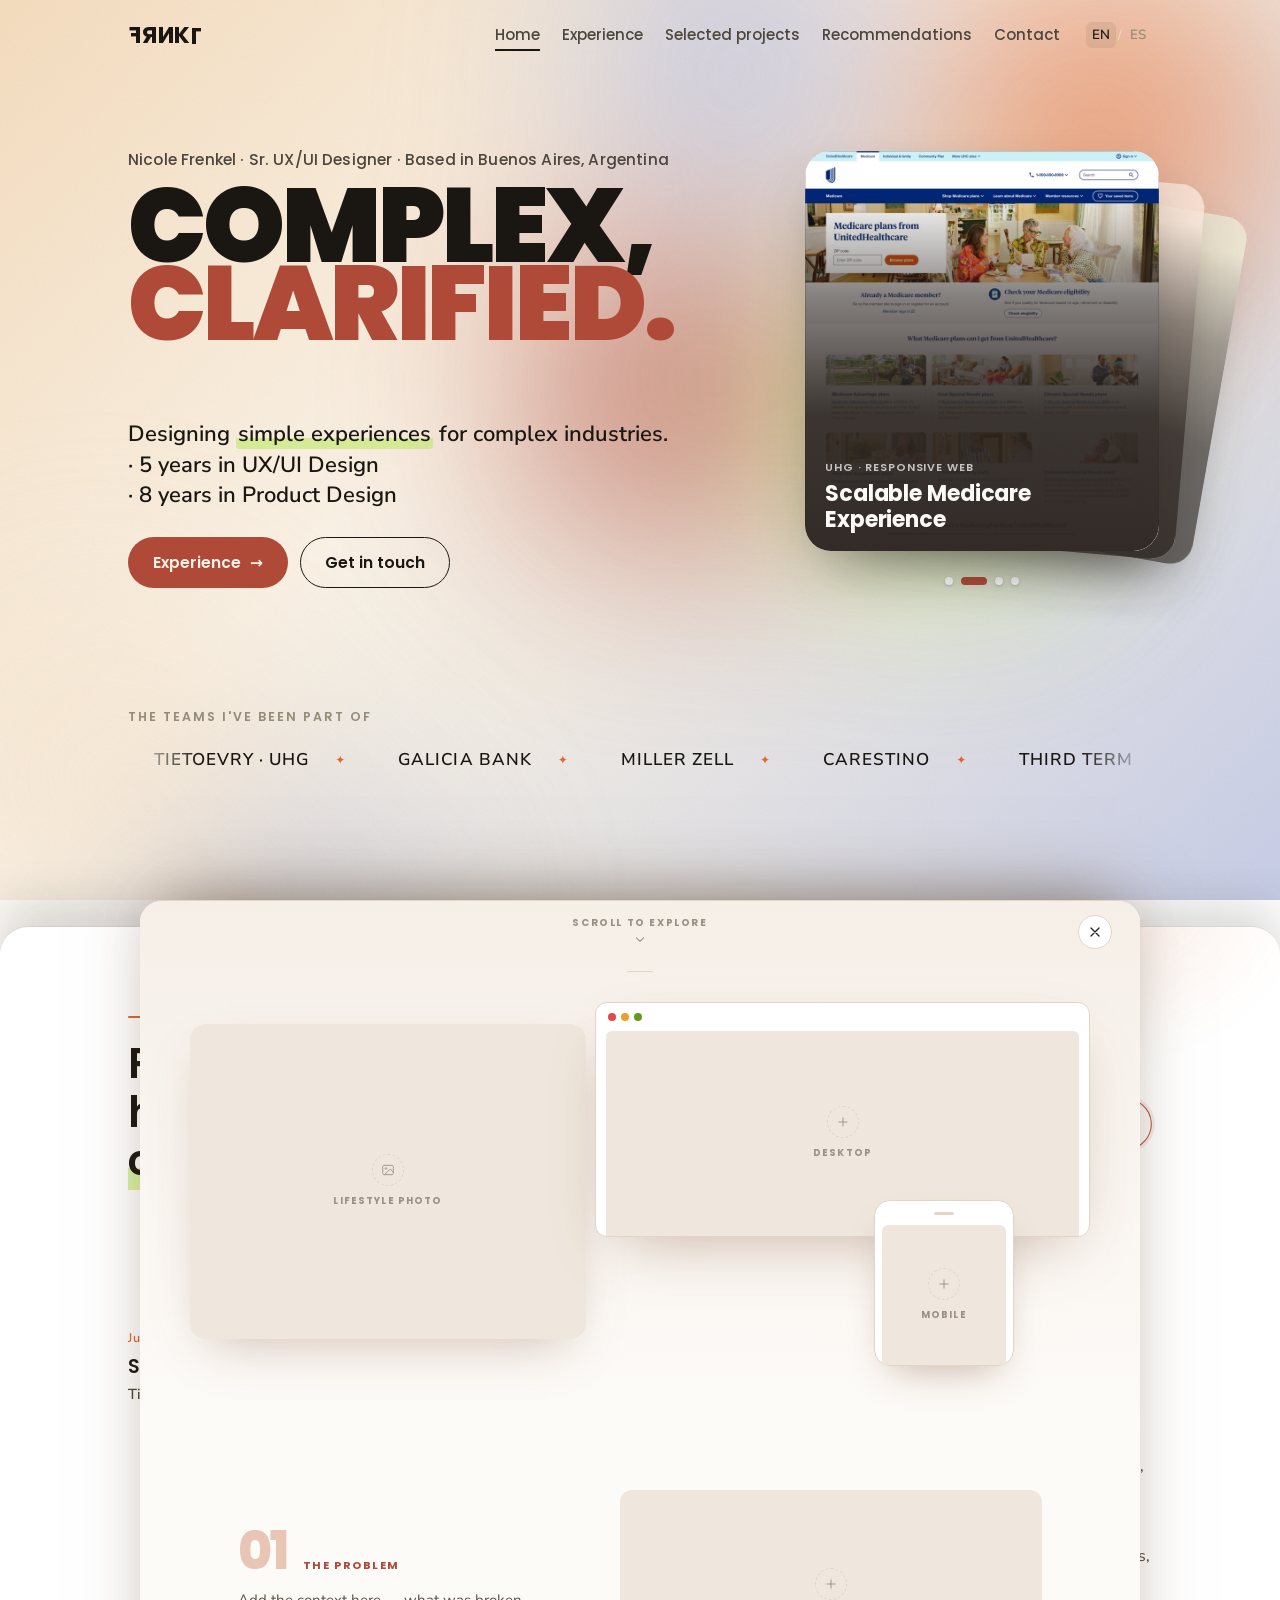
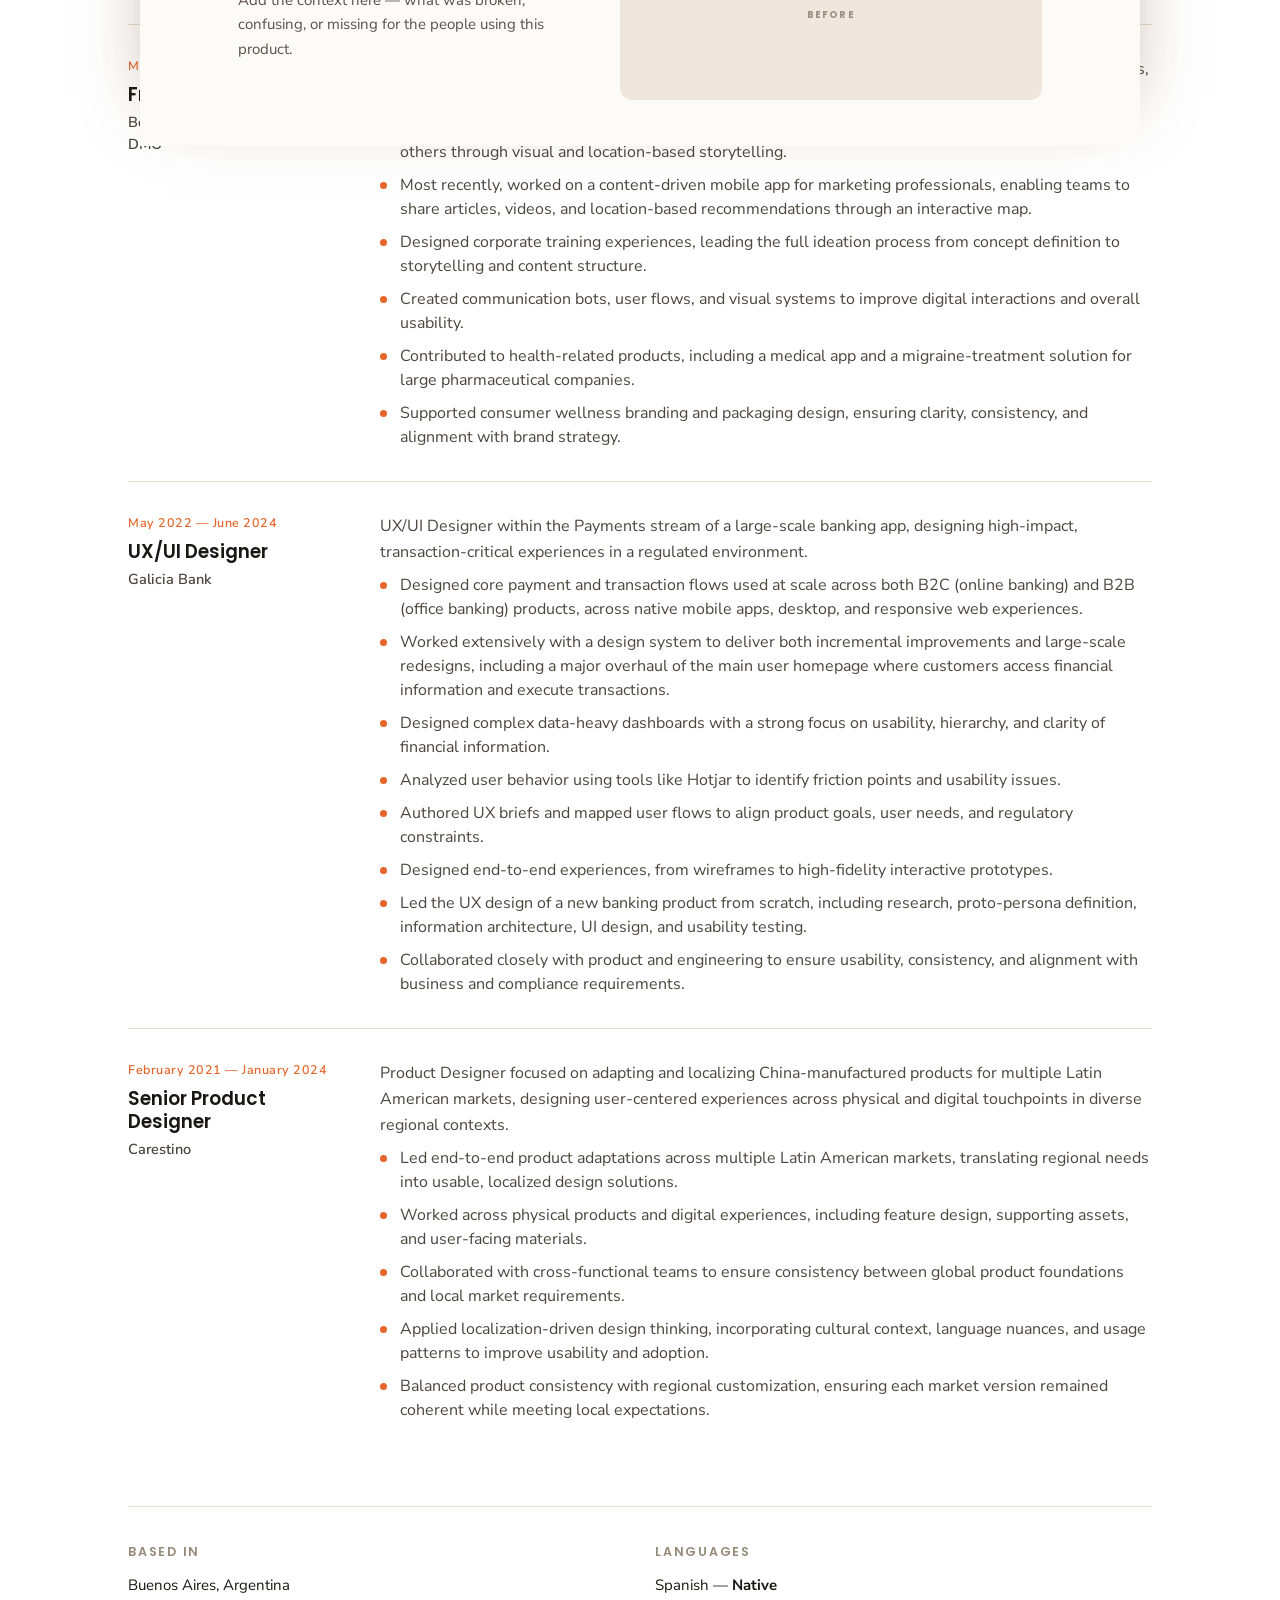
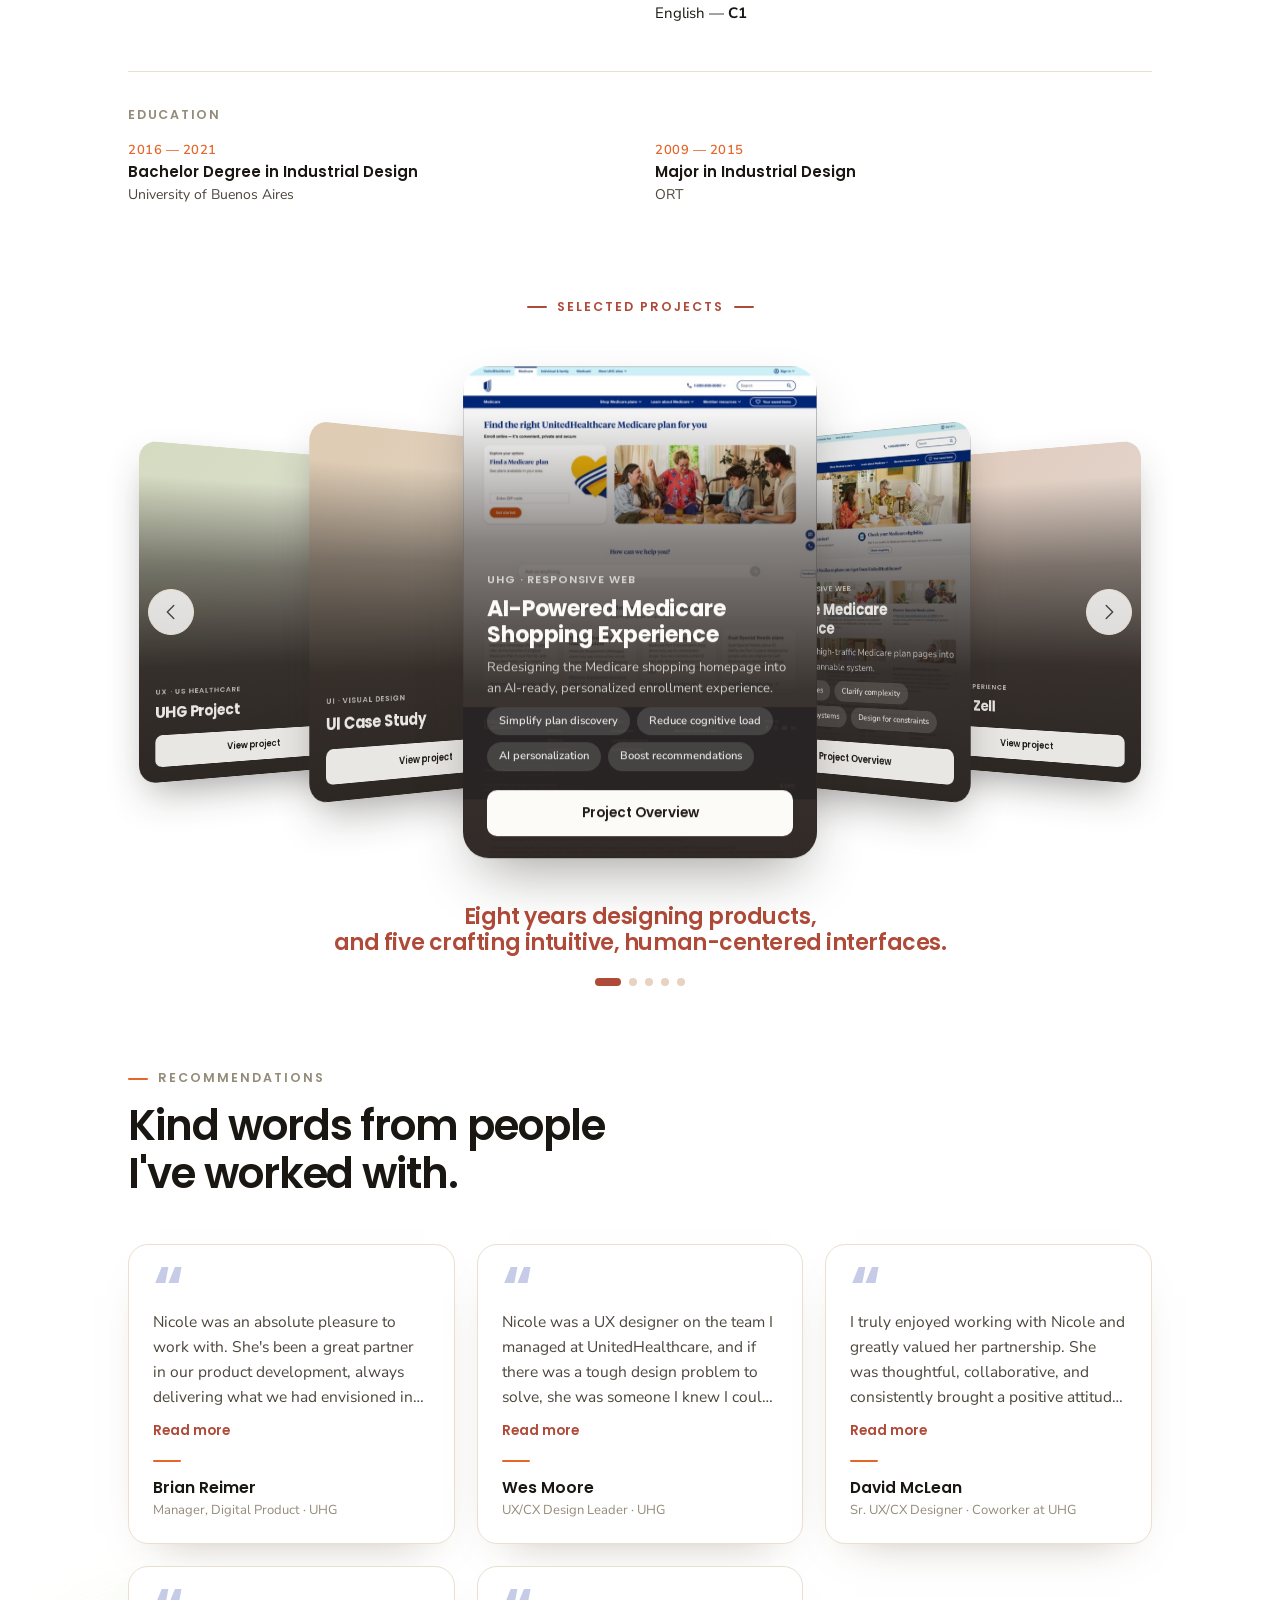
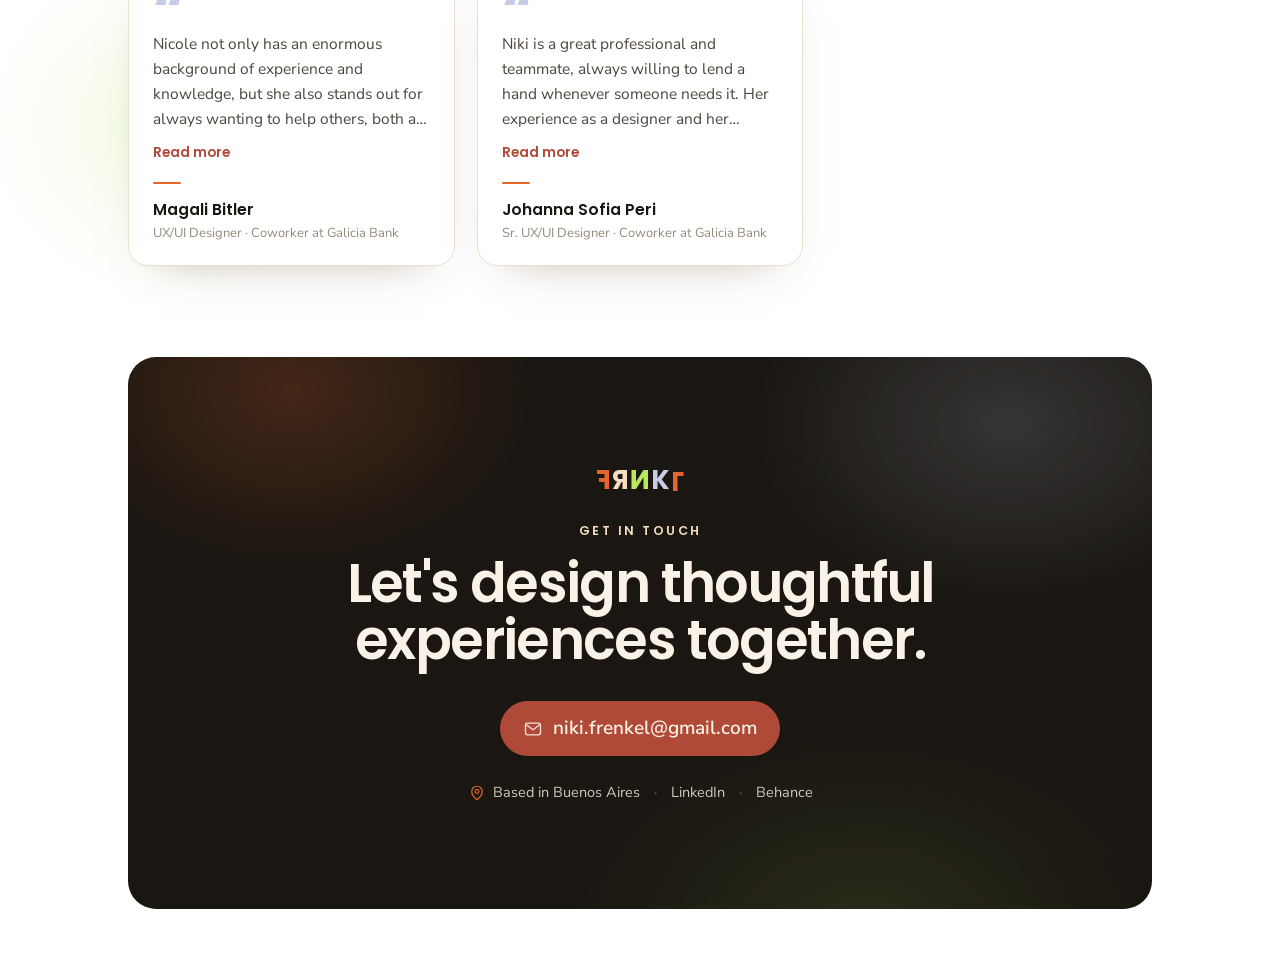
==== index.html @ 52aa9d49 "Completar el case study Scalable Medicare: tira de las 5 páginas del sistema, deep-dive en Medicare " ====
<!DOCTYPE html>
<html lang="en">
<head>
<meta charset="UTF-8" />
<meta name="viewport" content="width=device-width, initial-scale=1.0" />
<title>FRNKL — Nicole Frenkel</title>

<link rel="preconnect" href="https://fonts.googleapis.com" />
<link rel="preconnect" href="https://fonts.gstatic.com" crossorigin />
<link href="https://fonts.googleapis.com/css2?family=Poppins:wght@400;500;600;700&family=Nunito+Sans:opsz,wght@6..12,400;6..12,500;6..12,600;6..12,700&family=Caveat:wght@500;600;700&family=Archivo:wght@500;600;700;800&display=swap" rel="stylesheet" />

<!-- Estilos: todo el diseño (colores, tamaños, fuentes) vive en styles.css -->
<link rel="stylesheet" href="styles.css" />
</head>
<body>
  <div class="aura"></div><div class="aura two"></div><div class="grain"></div>

  <div class="wrap">
    <nav id="top">
      <a class="logo" href="#home" data-nav="home" aria-label="FRNKL">
        <span class="fx">F</span><span class="fx">R</span><span class="fx">N</span><span>K</span><span class="fy">L</span>
      </a>
      <div class="nav-right">
        <div class="nav-links" id="navLinks">
          <a class="on" href="#home" data-nav="home" data-en="Home" data-es="Inicio">Home</a>
          <a href="#journey" data-nav="journey" data-en="Experience" data-es="Experiencia">Experience</a>
          <a href="#projects" data-nav="projects" data-en="Selected projects" data-es="Proyectos">Selected projects</a>
          <a href="#recos" data-nav="recos" data-en="Recommendations" data-es="Recomendaciones">Recommendations</a>
          <a href="#contact" data-nav="contact" data-en="Contact" data-es="Contacto">Contact</a>
        </div>
        <div class="lang" role="group" aria-label="language">
          <button data-lang="en" class="active">EN</button><span class="sep">/</span><button data-lang="es">ES</button>
        </div>
        <button class="nav-toggle" id="navToggle" aria-label="Menu" aria-expanded="false" aria-controls="navLinks">
          <span></span><span></span><span></span>
        </button>
      </div>
    </nav>

    <main>
      <!-- ===================== HOME ===================== -->
      <section id="home">
      <header>
        <div class="hero-copy">
        <div class="hero-kicker" data-en="Nicole Frenkel · Sr. UX/UI Designer · Based in Buenos Aires, Argentina" data-es="Nicole Frenkel · Diseñadora Sr. UX/UI · En Buenos Aires, Argentina">Nicole Frenkel · Sr. UX/UI Designer · Based in Buenos Aires, Argentina</div>
        <h1 data-en="COMPLEX,<br><span class='h1-brick'>CLARIFIED.</span>" data-es="ESTRATEGIA,<br><span class='h1-brick'>DISEÑO</span>">COMPLEX,<br><span class="h1-brick">CLARIFIED.</span></h1>

        <p class="desc"
           data-en="Designing <span class='hl'>simple experiences</span> for complex industries.<br>· 5 years in UX/UI Design<br>· 8 years in Product Design"
           data-es="Diseñando <span class='hl'>experiencias simples</span> para industrias complejas.<br>· 5 años en Diseño UX/UI<br>· 8 años en Diseño de Producto">
           Designing <span class="hl">simple experiences</span> for complex industries.<br>· 5 years in UX/UI Design<br>· 8 years in Product Design
        </p>

        <div class="btns">
          <a class="btn primary" href="#journey" data-nav="journey" data-en="Experience <span class='arw'>→</span>" data-es="Experiencia <span class='arw'>→</span>">Experience <span class="arw">→</span></a>
          <a class="btn secondary" href="#contact" data-nav="contact" data-en="Get in touch" data-es="Contactame">Get in touch</a>
        </div>
        </div><!-- /.hero-copy -->

        <!-- Baraja de cards en abanico (solo desktop): rellena el espacio
             libre a la derecha del hero. Reusa el mismo diseño de card de
             "Selected projects" (.cf-card) con los primeros 4 proyectos de
             content.js. El abanico y la animación se arman en app.js.
             Es decorativa (aria-hidden): los mismos proyectos ya están,
             accesibles, en la sección "Selected projects". -->
        <div class="hero-deck" id="deck" aria-hidden="true">
          <div class="deck-stack">
            <div class="deck-inner"></div>
          </div>
          <div class="deck-dots"></div>
        </div>

      </header>

      <section class="teams">
        <div class="marquee-label" data-en="The teams I've been part of" data-es="Los equipos de los que formé parte">The teams I've been part of</div>
        <div class="marquee" aria-label="teams">
          <div class="track">
            <span>Tietoevry · UHG</span><span>Galicia Bank</span><span>Miller Zell</span><span>Carestino</span><span>Third Term</span><span>Bleet</span><span>Debute</span>
            <span>Tietoevry · UHG</span><span>Galicia Bank</span><span>Miller Zell</span><span>Carestino</span><span>Third Term</span><span>Bleet</span><span>Debute</span>
          </div>
        </div>
      </section>

      </section>

      <!-- ===== CAPA "OVERLAP": sube por encima de Home al hacer scroll ===== -->
      <div class="overlap">
      <div class="overlap-inner">

      <!-- ===================== MY JOURNEY (CV) ===================== -->
      <section class="journey" id="journey">
        <div class="journey-head">
          <div class="journey-head-text">
            <div class="marquee-label" data-en="Experience" data-es="Experiencia">Experience</div>
            <h2 class="journey-title" data-en="From Argentine finance to U.S. healthcare — <span class='hl'>simplifying complexity through design</span>." data-es="Desde el sistema bancario en Argentina a la industria de salud en EE.UU. — <span class='hl'>simplificando la complejidad a través del diseño</span>.">From Argentine finance to U.S. healthcare — <span class="hl">simplifying complexity through design</span>.</h2>
            <a class="btn tertiary cv-btn" href="assets/nicole-frenkel-experience.pdf" download data-en="<span class='cv-ico' aria-hidden='true'>↓</span> Download PDF" data-es="<span class='cv-ico' aria-hidden='true'>↓</span> Descargar PDF"><span class="cv-ico" aria-hidden="true">↓</span> Download PDF</a>
          </div>
          <div class="stamp" role="img" aria-label="Professional complexity untangler">
            <svg class="stamp-ico" viewBox="0 0 24 24" fill="none" stroke="currentColor" stroke-width="1.5" stroke-linecap="round" stroke-linejoin="round" aria-hidden="true">
              <circle cx="12" cy="9" r="6.2"/>
              <path d="M9.4 9.1l1.9 1.8 3.4-3.6"/>
              <path d="M8.7 14.4 7.3 21.2l4.7-2.5 4.7 2.5-1.4-6.8"/>
            </svg>
            <span data-en="Professional<br>complexity untangler" data-es="Simplificadora de<br>sistemas complejos">Professional<br>complexity untangler</span>
          </div>
        </div>
        <div class="timeline">
          <div class="tl-item">
            <div class="tl-meta">
              <div class="role" data-en="Senior UX/UI Designer" data-es="Diseñadora Senior UX/UI">Senior UX/UI Designer</div>
              <div class="place">Tietoevry (UHG)</div>
              <div class="yr" data-en="June 2024 — Present" data-es="Junio 2024 — Presente">June 2024 — Present</div>
            </div>
            <p class="tl-desc" data-en="Senior UX Designer working with a large U.S. healthcare provider on complex, regulated digital products for medical professionals." data-es="Diseñadora UX Senior trabajando con un gran proveedor de salud de EE.UU. en productos digitales complejos y regulados para profesionales médicos.">Senior UX Designer working with a large U.S. healthcare provider on complex, regulated digital products for medical professionals.</p>
            <ul class="tl-bullets">
              <li data-en="Conducted stakeholder interviews, documentation analysis, and group usability testing." data-es="Realicé entrevistas con stakeholders, análisis de documentación y usability testing grupal.">Conducted stakeholder interviews, documentation analysis, and group usability testing.</li>
              <li data-en="Translated insights into clear onboarding flows and scalable interaction patterns." data-es="Traduje los insights en flujos de onboarding claros y patrones de interacción escalables.">Translated insights into clear onboarding flows and scalable interaction patterns.</li>
              <li data-en="Owned the redesign of major healthcare hubs and landing pages, from structure to interaction patterns, across desktop and mobile experiences." data-es="Fui responsable del rediseño de los hubs principales y landing pages de salud, desde la estructura hasta los patrones de interacción, en experiencias de desktop y mobile.">Owned the redesign of major healthcare hubs and landing pages, from structure to interaction patterns, across desktop and mobile experiences.</li>
              <li data-en="Simplified complex workflows and improved usability across mobile and responsive platforms." data-es="Simplifiqué flujos de trabajo complejos y mejoré la usabilidad en plataformas mobile y responsive.">Simplified complex workflows and improved usability across mobile and responsive platforms.</li>
              <li data-en="Collaborated closely with product, engineering, and stakeholders to balance user needs, business goals, and regulatory constraints." data-es="Colaboré de cerca con producto, ingeniería y stakeholders para equilibrar las necesidades del usuario, los objetivos de negocio y las restricciones regulatorias.">Collaborated closely with product, engineering, and stakeholders to balance user needs, business goals, and regulatory constraints.</li>
            </ul>
          </div>
          <div class="tl-item">
            <div class="tl-meta">
              <div class="role" data-en="Freelance" data-es="Freelance">Freelance</div>
              <div class="place">Beett · Third Term · Miller Zell · DMO</div>
              <div class="yr" data-en="May 2022 — Present" data-es="Mayo 2022 — Presente">May 2022 — Present</div>
            </div>
            <p class="tl-desc" data-en="Senior Product &amp; UX/UI Designer working with multiple companies across education, healthcare, wellness, and marketing on end-to-end digital products." data-es="Diseñadora Senior de Producto y UX/UI trabajando con múltiples empresas de educación, salud, wellness y marketing en productos digitales de punta a punta.">Senior Product &amp; UX/UI Designer working with multiple companies across education, healthcare, wellness, and marketing on end-to-end digital products.</p>
            <ul class="tl-bullets">
              <li data-en="Helped teams document real-world experiences, highlight atmosphere and design details, and inspire others through visual and location-based storytelling." data-es="Ayudé a los equipos a documentar experiencias reales, destacar el ambiente y los detalles de diseño, e inspirar a otros mediante storytelling visual y basado en ubicación.">Helped teams document real-world experiences, highlight atmosphere and design details, and inspire others through visual and location-based storytelling.</li>
              <li data-en="Most recently, worked on a content-driven mobile app for marketing professionals, enabling teams to share articles, videos, and location-based recommendations through an interactive map." data-es="Recientemente trabajé en una app mobile de contenidos para profesionales de marketing, permitiendo a los equipos compartir artículos, videos y recomendaciones por ubicación a través de un mapa interactivo.">Most recently, worked on a content-driven mobile app for marketing professionals, enabling teams to share articles, videos, and location-based recommendations through an interactive map.</li>
              <li data-en="Designed corporate training experiences, leading the full ideation process from concept definition to storytelling and content structure." data-es="Diseñé experiencias de capacitación corporativa, liderando todo el proceso de ideación desde la definición del concepto hasta el storytelling y la estructura de contenido.">Designed corporate training experiences, leading the full ideation process from concept definition to storytelling and content structure.</li>
              <li data-en="Created communication bots, user flows, and visual systems to improve digital interactions and overall usability." data-es="Creé bots de comunicación, flujos de usuario y sistemas visuales para mejorar las interacciones digitales y la usabilidad general.">Created communication bots, user flows, and visual systems to improve digital interactions and overall usability.</li>
              <li data-en="Contributed to health-related products, including a medical app and a migraine-treatment solution for large pharmaceutical companies." data-es="Contribuí en productos de salud, incluyendo una app médica y una solución para el tratamiento de la migraña para grandes farmacéuticas.">Contributed to health-related products, including a medical app and a migraine-treatment solution for large pharmaceutical companies.</li>
              <li data-en="Supported consumer wellness branding and packaging design, ensuring clarity, consistency, and alignment with brand strategy." data-es="Colaboré en branding de wellness de consumo y diseño de packaging, asegurando claridad, consistencia y alineación con la estrategia de marca.">Supported consumer wellness branding and packaging design, ensuring clarity, consistency, and alignment with brand strategy.</li>
            </ul>
          </div>
          <div class="tl-item">
            <div class="tl-meta">
              <div class="role" data-en="UX/UI Designer" data-es="Diseñadora UX/UI">UX/UI Designer</div>
              <div class="place">Galicia Bank</div>
              <div class="yr" data-en="May 2022 — June 2024" data-es="Mayo 2022 — Junio 2024">May 2022 — June 2024</div>
            </div>
            <p class="tl-desc" data-en="UX/UI Designer within the Payments stream of a large-scale banking app, designing high-impact, transaction-critical experiences in a regulated environment." data-es="Diseñadora UX/UI dentro del stream de Pagos de una app bancaria a gran escala, diseñando experiencias de alto impacto y críticas para las transacciones en un entorno regulado.">UX/UI Designer within the Payments stream of a large-scale banking app, designing high-impact, transaction-critical experiences in a regulated environment.</p>
            <ul class="tl-bullets">
              <li data-en="Designed core payment and transaction flows used at scale across both B2C (online banking) and B2B (office banking) products, across native mobile apps, desktop, and responsive web experiences." data-es="Diseñé flujos core de pagos y transacciones utilizados a gran escala tanto en productos B2C (banca online) como B2B (banca empresas), en apps mobile nativas, desktop y experiencias web responsive.">Designed core payment and transaction flows used at scale across both B2C (online banking) and B2B (office banking) products, across native mobile apps, desktop, and responsive web experiences.</li>
              <li data-en="Worked extensively with a design system to deliver both incremental improvements and large-scale redesigns, including a major overhaul of the main user homepage where customers access financial information and execute transactions." data-es="Trabajé extensivamente con un design system para entregar tanto mejoras incrementales como rediseños a gran escala, incluyendo una renovación importante del home principal donde los usuarios acceden a su información financiera y ejecutan transacciones.">Worked extensively with a design system to deliver both incremental improvements and large-scale redesigns, including a major overhaul of the main user homepage where customers access financial information and execute transactions.</li>
              <li data-en="Designed complex data-heavy dashboards with a strong focus on usability, hierarchy, and clarity of financial information." data-es="Diseñé dashboards complejos con gran cantidad de datos, con foco en usabilidad, jerarquía y claridad de la información financiera.">Designed complex data-heavy dashboards with a strong focus on usability, hierarchy, and clarity of financial information.</li>
              <li data-en="Analyzed user behavior using tools like Hotjar to identify friction points and usability issues." data-es="Analicé el comportamiento de los usuarios con herramientas como Hotjar para identificar puntos de fricción y problemas de usabilidad.">Analyzed user behavior using tools like Hotjar to identify friction points and usability issues.</li>
              <li data-en="Authored UX briefs and mapped user flows to align product goals, user needs, and regulatory constraints." data-es="Redacté briefs de UX y mapeé flujos de usuario para alinear los objetivos de producto, las necesidades del usuario y las restricciones regulatorias.">Authored UX briefs and mapped user flows to align product goals, user needs, and regulatory constraints.</li>
              <li data-en="Designed end-to-end experiences, from wireframes to high-fidelity interactive prototypes." data-es="Diseñé experiencias de punta a punta, desde wireframes hasta prototipos interactivos de alta fidelidad.">Designed end-to-end experiences, from wireframes to high-fidelity interactive prototypes.</li>
              <li data-en="Led the UX design of a new banking product from scratch, including research, proto-persona definition, information architecture, UI design, and usability testing." data-es="Lideré el diseño UX de un nuevo producto bancario desde cero, incluyendo investigación, definición de proto-personas, arquitectura de información, diseño UI y usability testing.">Led the UX design of a new banking product from scratch, including research, proto-persona definition, information architecture, UI design, and usability testing.</li>
              <li data-en="Collaborated closely with product and engineering to ensure usability, consistency, and alignment with business and compliance requirements." data-es="Colaboré de cerca con producto e ingeniería para asegurar usabilidad, consistencia y alineación con los requisitos de negocio y compliance.">Collaborated closely with product and engineering to ensure usability, consistency, and alignment with business and compliance requirements.</li>
            </ul>
          </div>
          <div class="tl-item">
            <div class="tl-meta">
              <div class="role" data-en="Senior Product Designer" data-es="Diseñadora Senior de Producto">Senior Product Designer</div>
              <div class="place">Carestino</div>
              <div class="yr" data-en="February 2021 — January 2024" data-es="Febrero 2021 — Enero 2024">February 2021 — January 2024</div>
            </div>
            <p class="tl-desc" data-en="Product Designer focused on adapting and localizing China-manufactured products for multiple Latin American markets, designing user-centered experiences across physical and digital touchpoints in diverse regional contexts." data-es="Diseñadora de Producto enfocada en adaptar y localizar productos fabricados en China para múltiples mercados de Latinoamérica, diseñando experiencias centradas en el usuario en touchpoints físicos y digitales en distintos contextos regionales.">Product Designer focused on adapting and localizing China-manufactured products for multiple Latin American markets, designing user-centered experiences across physical and digital touchpoints in diverse regional contexts.</p>
            <ul class="tl-bullets">
              <li data-en="Led end-to-end product adaptations across multiple Latin American markets, translating regional needs into usable, localized design solutions." data-es="Lideré adaptaciones de producto de punta a punta en múltiples mercados de Latinoamérica, traduciendo las necesidades regionales en soluciones de diseño usables y localizadas.">Led end-to-end product adaptations across multiple Latin American markets, translating regional needs into usable, localized design solutions.</li>
              <li data-en="Worked across physical products and digital experiences, including feature design, supporting assets, and user-facing materials." data-es="Trabajé en productos físicos y experiencias digitales, incluyendo diseño de funcionalidades, materiales de soporte y contenidos de cara al usuario.">Worked across physical products and digital experiences, including feature design, supporting assets, and user-facing materials.</li>
              <li data-en="Collaborated with cross-functional teams to ensure consistency between global product foundations and local market requirements." data-es="Colaboré con equipos cross-funcionales para asegurar consistencia entre las bases globales del producto y los requisitos de cada mercado local.">Collaborated with cross-functional teams to ensure consistency between global product foundations and local market requirements.</li>
              <li data-en="Applied localization-driven design thinking, incorporating cultural context, language nuances, and usage patterns to improve usability and adoption." data-es="Apliqué un enfoque de diseño orientado a la localización, incorporando contexto cultural, matices del idioma y patrones de uso para mejorar la usabilidad y la adopción.">Applied localization-driven design thinking, incorporating cultural context, language nuances, and usage patterns to improve usability and adoption.</li>
              <li data-en="Balanced product consistency with regional customization, ensuring each market version remained coherent while meeting local expectations." data-es="Equilibré la consistencia del producto con la personalización regional, asegurando que cada versión de mercado se mantuviera coherente mientras cumplía las expectativas locales.">Balanced product consistency with regional customization, ensuring each market version remained coherent while meeting local expectations.</li>
            </ul>
          </div>
        </div>

        <div class="meta">
          <div>
            <h3 data-en="Based in" data-es="Ubicación">Based in</h3>
            <div class="row">Buenos Aires, Argentina</div>
          </div>
          <div>
            <h3 data-en="Languages" data-es="Idiomas">Languages</h3>
            <div class="row" data-en="Spanish — <strong>Native</strong>" data-es="Español — <strong>Nativo</strong>">Spanish — <strong>Native</strong></div>
            <div class="row" data-en="English — <strong>C1</strong>" data-es="Inglés — <strong>C1</strong>">English — <strong>C1</strong></div>
          </div>
        </div>

        <div class="edu">
          <h3 data-en="Education" data-es="Formación">Education</h3>
          <div class="edu-grid">
            <div class="edu-item"><div class="d">2016 — 2021</div><div class="cert" data-en="Bachelor Degree in Industrial Design" data-es="Licenciatura en Diseño Industrial">Bachelor Degree in Industrial Design</div><div class="inst">University of Buenos Aires</div></div>
            <div class="edu-item"><div class="d">2009 — 2015</div><div class="cert" data-en="Major in Industrial Design" data-es="Bachiller con orientación en Diseño Industrial">Major in Industrial Design</div><div class="inst">ORT</div></div>
          </div>
        </div>
      </section>

      <!-- ===================== SELECTED PROJECTS ===================== -->
      <section class="projects-section" id="projects">
        <div class="marquee-label" data-en="Selected projects" data-es="Proyectos seleccionados">Selected projects</div>
        <div class="carousel">
          <button class="cf-arrow prev" id="prev" aria-label="Previous project">
            <svg width="22" height="22" viewBox="0 0 24 24" fill="none" stroke="currentColor" stroke-width="1.6" stroke-linecap="round" stroke-linejoin="round"><path d="M15 5l-7 7 7 7"/></svg>
          </button>
          <div class="stage" id="stage" aria-roledescription="carousel"></div>
          <button class="cf-arrow next" id="next" aria-label="Next project">
            <svg width="22" height="22" viewBox="0 0 24 24" fill="none" stroke="currentColor" stroke-width="1.6" stroke-linecap="round" stroke-linejoin="round"><path d="M9 5l7 7-7 7"/></svg>
          </button>
        </div>
        <h2 class="cf-title" data-en="Eight years designing products,<br>and five crafting intuitive, human-centered interfaces." data-es="Ocho años diseñando productos.<br>Cinco años diseñando interfaces intuitivas que simplifican experiencias.">Eight years designing products,<br>and five crafting intuitive, human-centered interfaces.</h2>
        <div class="controls">
          <div class="dots" id="dots"></div>
        </div>
      </section>

      <!-- ===================== RECOMMENDATIONS ===================== -->
      <section class="recos" id="recos">
        <div class="marquee-label" data-en="Recommendations" data-es="Recomendaciones">Recommendations</div>
        <h2 class="recos-title" data-en="Kind words from people<br>I've worked with." data-es="Palabras lindas de personas<br>con las que trabajé.">Kind words from people<br>I've worked with.</h2>
        <div class="recos-grid" id="recosGrid"></div>
      </section>

      <!-- ===================== CONTACT ===================== -->
      <section class="contact" id="contact">
        <a class="logo big" href="#home" data-nav="home" aria-label="FRNKL">
          <span class="fx c1">F</span><span class="fx c2">R</span><span class="fx c3">N</span><span class="c4">K</span><span class="fy c5">L</span>
        </a>
        <div class="contact-eyebrow" data-en="Get in touch" data-es="Contactame">Get in touch</div>
        <h2 data-en="Let's design thoughtful<br>experiences together." data-es="Diseñemos experiencias<br>con intención, juntas.">Let's design thoughtful<br>experiences together.</h2>

        <a class="contact-mail" href="mailto:niki.frenkel@gmail.com" aria-label="Email">
          <svg class="ci" width="20" height="20" viewBox="0 0 24 24" fill="none" stroke="currentColor" stroke-width="1.6" stroke-linecap="round" stroke-linejoin="round"><rect x="3" y="5" width="18" height="14" rx="2.5"/><path d="M4 7l8 6 8-6"/></svg>
          niki.frenkel@gmail.com
        </a>

        <div class="contact-meta">
          <span class="cmeta">
            <svg class="ci" width="18" height="18" viewBox="0 0 24 24" fill="none" stroke="currentColor" stroke-width="1.6" stroke-linecap="round" stroke-linejoin="round"><path d="M12 21s7-5.5 7-11a7 7 0 1 0-14 0c0 5.5 7 11 7 11z"/><circle cx="12" cy="10" r="2.5"/></svg>
            <span data-en="Based in Buenos Aires" data-es="En Buenos Aires">Based in Buenos Aires</span>
          </span>
          <span class="cdot" aria-hidden="true">·</span>
          <a href="https://www.linkedin.com/in/nicole-frenkel/" target="_blank" rel="noopener">LinkedIn</a>
          <span class="cdot" aria-hidden="true">·</span>
          <a href="https://www.behance.net/nicolefrenkel" target="_blank" rel="noopener">Behance</a>
        </div>
      </section>

      </div><!-- /.overlap-inner -->
      </div><!-- /.overlap -->
    </main>
  </div>

  <!-- BOTTOM SHEET: case study.
       Íconos placeholder reutilizables (foto / plus), para no repetir el
       <svg> entero en cada bloque — se referencian con <use href="#..."> -->
  <svg class="sr-only" aria-hidden="true" style="position:absolute;width:0;height:0;overflow:hidden;">
    <symbol id="ic-plch-photo" viewBox="0 0 24 24"><rect x="3" y="4" width="18" height="16" rx="2" fill="none" stroke="currentColor" stroke-width="1.5"/><circle cx="8.5" cy="9.5" r="1.4" fill="none" stroke="currentColor" stroke-width="1.5"/><path d="M21 15.5l-5.2-5.2-9.3 9.2" fill="none" stroke="currentColor" stroke-width="1.5" stroke-linecap="round" stroke-linejoin="round"/></symbol>
    <symbol id="ic-plch-plus" viewBox="0 0 24 24"><path d="M12 5v14M5 12h14" fill="none" stroke="currentColor" stroke-width="1.6" stroke-linecap="round"/></symbol>
  </svg>

  <div class="backdrop" id="backdrop"></div>
  <aside class="sheet" id="sheet" role="dialog" aria-modal="true" aria-label="case study">

    <button class="close" id="closeSheet" aria-label="close">
      <svg class="icon-close" viewBox="0 0 24 24" fill="none" stroke="currentColor" stroke-width="1.8" stroke-linecap="round"><path d="M6 6l12 12M18 6L6 18"/></svg>
    </button>

    <div class="cs-scroll-hint" id="scrollHint" aria-hidden="true">
      <span data-en="Scroll to explore" data-es="Scrollear para explorar">Scroll to explore</span>
      <svg viewBox="0 0 24 24" fill="none" stroke="currentColor" stroke-width="1.8" stroke-linecap="round" stroke-linejoin="round"><path d="M6 10l6 6 6-6"/></svg>
    </div>

    <div class="sheet-scroll" id="sheetScroll">
      <div class="sheet-inner">

      <!-- Plantilla genérica (placeholder): se usa para cualquier proyecto
           que todavía no tiene su case study propio cargado. -->
      <div id="csGeneric">

        <!-- Portada: escena compuesta (foto + mockups), texto mínimo -->
        <div class="cs-cover">
          <div class="cs-kicker">
            <span id="sheetRole"></span>
            <span class="cs-kicker-line" aria-hidden="true"></span>
          </div>
          <div class="cs-scene">
            <div class="cs-scene-photo cs-plch">
              <svg class="cs-plch-icon"><use href="#ic-plch-photo"/></svg>
              <span data-en="Lifestyle photo" data-es="Foto lifestyle">Lifestyle photo</span>
            </div>
            <div class="cs-scene-desktop">
              <div class="cs-mockup-dots"><span></span><span></span><span></span></div>
              <div class="cs-plch">
                <svg class="cs-plch-icon"><use href="#ic-plch-plus"/></svg>
                <span>Desktop</span>
              </div>
            </div>
            <div class="cs-scene-mobile">
              <div class="cs-mockup-notch"></div>
              <div class="cs-plch">
                <svg class="cs-plch-icon"><use href="#ic-plch-plus"/></svg>
                <span>Mobile</span>
              </div>
            </div>
          </div>
          <h2 class="cs-title" id="sheetTitle"></h2>
        </div>

        <div class="cs-content">

          <!-- Statement de apertura -->
          <p class="cs-statement" id="sheetStatement"></p>

          <!-- 4 secciones numeradas, alternando imagen/texto -->
          <div class="cs-sections">
            <div class="cs-section">
              <div class="cs-section-text">
                <div class="cs-heading"><span class="cs-num">01</span><span class="cs-label" data-en="The problem" data-es="El problema">The problem</span></div>
                <p data-en="Add the context here — what was broken, confusing, or missing for the people using this product." data-es="Contá el contexto acá — qué estaba roto, confuso o faltaba para las personas que usaban este producto.">Add the context here — what was broken, confusing, or missing for the people using this product.</p>
              </div>
              <div class="cs-section-media cs-plch">
                <svg class="cs-plch-icon"><use href="#ic-plch-plus"/></svg>
                <span data-en="Before" data-es="Antes">Before</span>
              </div>
            </div>
            <div class="cs-section rev">
              <div class="cs-section-media cs-plch">
                <svg class="cs-plch-icon"><use href="#ic-plch-plus"/></svg>
                <span data-en="Research" data-es="Investigación">Research</span>
              </div>
              <div class="cs-section-text">
                <div class="cs-heading"><span class="cs-num">02</span><span class="cs-label" data-en="The approach" data-es="El enfoque">The approach</span></div>
                <p data-en="Add how you explored the problem — research, stakeholders, constraints you had to design around." data-es="Contá cómo exploraste el problema — investigación, stakeholders, restricciones con las que tuviste que diseñar.">Add how you explored the problem — research, stakeholders, constraints you had to design around.</p>
              </div>
            </div>
            <div class="cs-section">
              <div class="cs-section-text">
                <div class="cs-heading"><span class="cs-num">03</span><span class="cs-label" data-en="Key decision" data-es="Decisión clave">Key decision</span></div>
                <p data-en="Add the trade-off you made and why — what you chose not to do, and what that unlocked." data-es="Contá el trade-off que hiciste y por qué — qué decidiste no hacer, y qué desbloqueó eso.">Add the trade-off you made and why — what you chose not to do, and what that unlocked.</p>
              </div>
              <div class="cs-section-media cs-plch">
                <svg class="cs-plch-icon"><use href="#ic-plch-plus"/></svg>
                <span data-en="Key screen" data-es="Pantalla clave">Key screen</span>
              </div>
            </div>
            <div class="cs-section rev">
              <div class="cs-section-media cs-plch">
                <svg class="cs-plch-icon"><use href="#ic-plch-plus"/></svg>
                <span data-en="Detail" data-es="Detalle">Detail</span>
              </div>
              <div class="cs-section-text">
                <div class="cs-heading"><span class="cs-num">04</span><span class="cs-label" data-en="The detail" data-es="El detalle">The detail</span></div>
                <p data-en="Add a specific detail you're proud of — an interaction, an edge case, something easy to miss." data-es="Contá un detalle del que estés orgullosa — una interacción, un caso borde, algo fácil de pasar por alto.">Add a specific detail you're proud of — an interaction, an edge case, something easy to miss.</p>
              </div>
            </div>

            <!-- 05: comparación, ancho completo + grid de 4 cards -->
            <div class="cs-section cs-section--full">
              <div class="cs-heading"><span class="cs-num">05</span><span class="cs-label" data-en="Comparison" data-es="Comparación">Comparison</span></div>
              <p data-en="Add what's being compared here — variants, options, or plan types laid out side by side." data-es="Contá qué se está comparando acá — variantes, opciones o tipos de plan, uno al lado del otro.">Add what's being compared here — variants, options, or plan types laid out side by side.</p>
              <div class="cs-compare-grid">
                <div class="cs-plch cs-compare-card"><svg class="cs-plch-icon"><use href="#ic-plch-plus"/></svg><span data-en="Option 1" data-es="Opción 1">Option 1</span></div>
                <div class="cs-plch cs-compare-card"><svg class="cs-plch-icon"><use href="#ic-plch-plus"/></svg><span data-en="Option 2" data-es="Opción 2">Option 2</span></div>
                <div class="cs-plch cs-compare-card"><svg class="cs-plch-icon"><use href="#ic-plch-plus"/></svg><span data-en="Option 3" data-es="Opción 3">Option 3</span></div>
                <div class="cs-plch cs-compare-card"><svg class="cs-plch-icon"><use href="#ic-plch-plus"/></svg><span data-en="Option 4" data-es="Opción 4">Option 4</span></div>
              </div>
            </div>
          </div>

          <!-- Cierre -->
          <div class="cs-closing">
            <svg class="cs-a11y-icon" viewBox="0 0 24 24" fill="none" stroke="currentColor" stroke-width="1.6" stroke-linecap="round" stroke-linejoin="round" aria-hidden="true">
              <circle cx="9" cy="4.6" r="1.6"/><path d="M9 7v4.4h4.3M9 11.4 6.3 16.2"/><circle cx="13.6" cy="15.6" r="5.6"/>
            </svg>
            <div>
              <div class="cs-label" data-en="Accessibility" data-es="Accesibilidad">Accessibility</div>
              <p data-en="Add the accessibility details here — contrast, font sizing, or anything you made easier to use for everyone." data-es="Contá los detalles de accesibilidad acá — contraste, tamaño de fuente, o lo que hiciste más fácil de usar para todos.">Add the accessibility details here — contrast, font sizing, or anything you made easier to use for everyone.</p>
            </div>
          </div>

        </div>
      </div><!-- /#csGeneric -->

      <!-- ============================================================
           CASE STUDY: UHG · Tietoevry (Medicare shopping experience)
           Contenido propio de este proyecto — reemplaza la plantilla
           genérica cuando se abre este case study puntual. Ver content.js
           (campo caseStudyEl) y app.js (openSheet) para cómo se elige
           cuál de los dos se muestra.

           Nota: el video usa por ahora el clip embebido en el HTML que
           mandaste (bajo peso/calidad). No pude leer el .mov original
           del Desktop por permisos de macOS — si lo movés a Downloads
           o a la carpeta del proyecto te lo cambio por el bueno.
           ============================================================ -->
      <div class="cs-custom" id="csMedicare" hidden>

        <!-- COVER From -> To -->
        <div style="padding:56px clamp(20px,5vw,48px) 44px;background:linear-gradient(180deg,#f6efe8 0%,var(--cream) 100%);">
          <div style="text-align:center;margin-bottom:34px;">
            <p class="klabel brick" style="margin:0;letter-spacing:3px;" data-en="UHG · Responsive Web" data-es="UHG · Web responsive">UHG · Responsive Web</p>
            <div style="width:26px;height:1px;background:#d9c3b6;margin:14px auto 0;"></div>
          </div>
          <div class="cmp" style="display:grid;grid-template-columns:1fr 1fr;gap:22px;align-items:start;max-width:860px;margin:0 auto;">
            <div>
              <span class="tag" style="background:#efe4dc;color:#8a7266;margin-bottom:10px;" data-en="From" data-es="Antes">From</span>
              <div class="browser"><div class="bbar"><span style="background:#d9ccc2"></span><span style="background:#d9ccc2"></span><span style="background:#d9ccc2"></span></div><img src="assets/case-studies/medicare/Homepage%205.0%20-%20Desktop.jpg" alt="Homepage before" width="1440" height="5217" loading="lazy"></div>
              <p class="cap" data-en="Before — content-heavy marketing page" data-es="Antes — página de marketing sobrecargada de contenido">Before — content-heavy marketing page</p>
            </div>
            <div>
              <span class="tag" style="background:#B04A38;color:#fff;margin-bottom:10px;" data-en="To" data-es="Después">To</span>
              <div class="browser"><div class="bbar"><span style="background:#E24B4A"></span><span style="background:#EF9F27"></span><span style="background:#639922"></span></div><img src="assets/case-studies/medicare/Desktop%20-%20New%20user%20default.jpg" alt="Homepage after" width="4326" height="6726" loading="lazy"></div>
              <p class="cap" data-en="After — guided shopping journey" data-es="Después — recorrido de compra guiado">After — guided shopping journey</p>
              <div style="margin-top:28px;display:flex;flex-direction:column;gap:22px;">
                <div>
                  <p class="klabel" style="margin:0 0 11px;font-size:11px;letter-spacing:2px;font-weight:700;text-transform:uppercase;color:#8a7266;" data-en="Before" data-es="Antes">Before</p>
                  <ul style="list-style:none;margin:0;padding:0;display:flex;flex-direction:column;gap:9px;">
                    <li style="display:flex;align-items:center;gap:10px;font-size:14px;color:var(--sec);"><span style="width:6px;height:6px;border-radius:50%;background:#c9b4a8;flex:none;"></span><span data-en="Complex" data-es="Complejo">Complex</span></li>
                    <li style="display:flex;align-items:center;gap:10px;font-size:14px;color:var(--sec);"><span style="width:6px;height:6px;border-radius:50%;background:#c9b4a8;flex:none;"></span><span data-en="Content-heavy" data-es="Sobrecargado de contenido">Content-heavy</span></li>
                    <li style="display:flex;align-items:center;gap:10px;font-size:14px;color:var(--sec);"><span style="width:6px;height:6px;border-radius:50%;background:#c9b4a8;flex:none;"></span><span data-en="Business-driven" data-es="Guiado por el negocio">Business-driven</span></li>
                  </ul>
                </div>
                <div>
                  <p class="klabel brick" style="margin:0 0 11px;font-size:11px;letter-spacing:2px;font-weight:700;text-transform:uppercase;" data-en="After" data-es="Después">After</p>
                  <ul style="list-style:none;margin:0;padding:0;display:flex;flex-direction:column;gap:9px;">
                    <li style="display:flex;align-items:center;gap:10px;font-size:14px;color:var(--ink);"><span style="width:6px;height:6px;border-radius:50%;background:var(--brick);flex:none;"></span><span data-en="Simple" data-es="Simple">Simple</span></li>
                    <li style="display:flex;align-items:center;gap:10px;font-size:14px;color:var(--ink);"><span style="width:6px;height:6px;border-radius:50%;background:var(--brick);flex:none;"></span><span data-en="Scannable" data-es="Escaneable">Scannable</span></li>
                    <li style="display:flex;align-items:center;gap:10px;font-size:14px;color:var(--ink);"><span style="width:6px;height:6px;border-radius:50%;background:var(--brick);flex:none;"></span><span data-en="User-centered" data-es="Centrado en el usuario">User-centered</span></li>
                  </ul>
                </div>
              </div>
            </div>
          </div>
          <div style="text-align:center;margin-top:40px;">
            <h1 class="disp" style="font-weight:700;font-size:32px;line-height:1.08;margin:0 auto;color:var(--ink);max-width:580px;" data-en="Redesigning the Medicare shopping experience" data-es="Rediseñando la experiencia de compra de Medicare">Redesigning the Medicare shopping experience</h1>
          </div>
        </div>

        <!-- STATEMENT -->
        <div style="max-width:620px;margin:12px auto 56px;padding:0 clamp(20px,5vw,40px);text-align:center;">
          <p style="font-size:20px;line-height:1.55;color:var(--dark);margin:0;" data-en="Turning a content-heavy marketing page into a <span class='brick' style='font-weight:600;'>guided shopping journey</span> — with AI-ready entry points, a simpler architecture, and a scalable foundation for personalization." data-es="Convertir una página de marketing sobrecargada en un <span class='brick' style='font-weight:600;'>recorrido de compra guiado</span> — con puntos de entrada listos para IA, una arquitectura más simple y una base escalable para la personalización.">Turning a content-heavy marketing page into a <span class="brick" style="font-weight:600;">guided shopping journey</span> — with AI-ready entry points, a simpler architecture, and a scalable foundation for personalization.</p>
        </div>

        <!-- CHALLENGE -->
        <div style="padding:0 clamp(20px,5vw,40px);margin-bottom:52px;">
          <p class="klabel brick" style="margin:0 0 12px;text-align:center;" data-en="The challenge" data-es="El desafío">The challenge</p>
          <p style="margin:0 auto 22px;font-size:15px;line-height:1.65;color:var(--sec);max-width:600px;text-align:center;" data-en="The old homepage buried shopping actions under promos, education, videos and secondary CTAs — piling on cognitive load before anyone could start finding a plan. Product framed the ambition as good / better / best:" data-es="La homepage anterior enterraba las acciones de compra bajo promos, contenido educativo, videos y CTAs secundarios — sumando carga cognitiva antes de que alguien pudiera siquiera empezar a buscar un plan. Producto planteó la ambición como good / better / best:">The old homepage buried shopping actions under promos, education, videos and secondary CTAs — piling on cognitive load before anyone could start finding a plan. Product framed the ambition as good / better / best:</p>
          <div style="display:flex;flex-wrap:wrap;gap:8px;justify-content:center;">
            <span class="chip" data-en="Increase plan discovery" data-es="Aumentar el descubrimiento de planes">Increase plan discovery</span><span class="chip" data-en="AI-assisted shopping" data-es="Compra asistida por IA">AI-assisted shopping</span><span class="chip" data-en="User segmentation" data-es="Segmentación de usuarios">User segmentation</span><span class="chip" data-en="Better funnel data" data-es="Mejores datos del funnel">Better funnel data</span><span class="chip" data-en="Plan Companion visibility" data-es="Visibilidad de Plan Companion">Plan Companion visibility</span><span class="chip" data-en="Omnichannel-ready" data-es="Listo para omnicanal">Omnichannel-ready</span>
          </div>
        </div>

        <div style="margin:0 clamp(20px,5vw,40px) 52px;border-top:0.5px solid var(--border);"></div>

        <!-- ===== DISCOVERY & RESEARCH ===== -->
        <div style="text-align:center;margin-bottom:14px;"><p class="klabel brick" style="margin:0;letter-spacing:3px;" data-en="Discovery &amp; Research" data-es="Descubrimiento e investigación">Discovery &amp; Research</p></div>
        <p style="max-width:620px;margin:0 auto 40px;padding:0 clamp(20px,5vw,40px);text-align:center;font-size:15px;line-height:1.65;color:var(--sec);" data-en="To define the strategy, I started with a discovery phase focused on both the existing experience and the future direction of AI-assisted shopping." data-es="Para definir la estrategia, arranqué con una fase de descubrimiento enfocada tanto en la experiencia actual como en el rumbo futuro de la compra asistida por IA.">To define the strategy, I started with a discovery phase focused on both the existing experience and the future direction of AI-assisted shopping.</p>

        <div style="padding:0 clamp(20px,5vw,40px);">
          <div class="streams" style="display:grid;grid-template-columns:1fr 1fr 1fr;gap:16px;margin-bottom:24px;">
            <div class="stream">
              <p class="klabel brick" style="margin:0 0 10px;font-size:10px;" data-en="01 · Current experience" data-es="01 · Experiencia actual">01 · Current experience</p>
              <p style="margin:0 0 12px;font-size:13.5px;line-height:1.6;color:var(--sec);" data-en="Audited how users navigate the funnel today and where it breaks down." data-es="Audité cómo los usuarios navegan el funnel hoy y en dónde se rompe.">Audited how users navigate the funnel today and where it breaks down.</p>
              <div style="display:flex;flex-wrap:wrap;gap:6px;">
                <span class="chip" style="font-size:11px;padding:4px 10px;" data-en="IA &amp; hierarchy" data-es="Arquitectura y jerarquía">IA &amp; hierarchy</span><span class="chip" style="font-size:11px;padding:4px 10px;" data-en="Entry points" data-es="Puntos de entrada">Entry points</span><span class="chip" style="font-size:11px;padding:4px 10px;" data-en="Click paths" data-es="Recorridos de clic">Click paths</span><span class="chip" style="font-size:11px;padding:4px 10px;" data-en="Friction points" data-es="Puntos de fricción">Friction points</span><span class="chip" style="font-size:11px;padding:4px 10px;" data-en="Business vs user goals" data-es="Objetivos de negocio vs. usuario">Business vs user goals</span>
              </div>
            </div>
            <div class="stream">
              <p class="klabel brick" style="margin:0 0 10px;font-size:10px;" data-en="02 · Competitive analysis" data-es="02 · Análisis competitivo">02 · Competitive analysis</p>
              <p style="margin:0;font-size:13.5px;line-height:1.6;color:var(--sec);" data-en="Benchmarked other Medicare providers to see how the industry structures enrollment, communicates complex information, and drives discovery — surfacing conventions users already expect and openings to differentiate." data-es="Hice benchmarking de otros proveedores de Medicare para ver cómo la industria estructura la inscripción, comunica información compleja e impulsa el descubrimiento — detectando convenciones que los usuarios ya esperan y oportunidades para diferenciarse.">Benchmarked other Medicare providers to see how the industry structures enrollment, communicates complex information, and drives discovery — surfacing conventions users already expect and openings to differentiate.</p>
            </div>
            <div class="stream">
              <p class="klabel brick" style="margin:0 0 10px;font-size:10px;" data-en="03 · Emerging AI experiences" data-es="03 · Experiencias emergentes con IA">03 · Emerging AI experiences</p>
              <p style="margin:0 0 12px;font-size:13.5px;line-height:1.6;color:var(--sec);" data-en="Studied AI-adaptive products outside healthcare to learn how personalization is reshaping UX." data-es="Estudié productos adaptativos con IA fuera del rubro salud para entender cómo la personalización está transformando la UX.">Studied AI-adaptive products outside healthcare to learn how personalization is reshaping UX.</p>
              <div style="display:flex;flex-wrap:wrap;gap:6px;">
                <span class="chip" style="font-size:11px;padding:4px 10px;" data-en="Personalized content" data-es="Contenido personalizado">Personalized content</span><span class="chip" style="font-size:11px;padding:4px 10px;" data-en="Real-time adaptation" data-es="Adaptación en tiempo real">Real-time adaptation</span><span class="chip" style="font-size:11px;padding:4px 10px;" data-en="Conversational guidance" data-es="Guía conversacional">Conversational guidance</span><span class="chip" style="font-size:11px;padding:4px 10px;" data-en="Predictive navigation" data-es="Navegación predictiva">Predictive navigation</span>
              </div>
            </div>
          </div>

          <!-- Key insight callout -->
          <div style="background:var(--dark);border-radius:16px;padding:32px 34px;display:flex;gap:20px;align-items:flex-start;">
            <div style="flex-shrink:0;width:34px;height:34px;border-radius:50%;background:rgba(240,153,123,0.18);display:flex;align-items:center;justify-content:center;color:var(--coral);font-weight:800;font-family:'Archivo';">!</div>
            <div>
              <p class="klabel" style="margin:0 0 8px;color:var(--coral);" data-en="Key insight" data-es="Insight clave">Key insight</p>
              <p style="margin:0;font-size:16px;line-height:1.55;color:#f0e7df;" data-en="AI-native experiences can cut decision complexity — but a fully AI-first homepage would be too big a leap for an audience used to traditional browsing. After exploring several AI-centered concepts, I aligned with Product on a <span style='color:#fff;font-weight:600;'>phased adoption</span>: AI as a complementary guidance layer, preserving familiar mental models while laying the foundation for future AI-driven personalization." data-es="Las experiencias AI-native pueden reducir la complejidad de decisión — pero una homepage totalmente AI-first sería un salto demasiado grande para una audiencia acostumbrada a la navegación tradicional. Después de explorar varios conceptos centrados en IA, me alineé con Producto en una <span style='color:#fff;font-weight:600;'>adopción por fases</span>: la IA como capa de guía complementaria, preservando los modelos mentales familiares mientras se sientan las bases para una futura personalización impulsada por IA.">AI-native experiences can cut decision complexity — but a fully AI-first homepage would be too big a leap for an audience used to traditional browsing. After exploring several AI-centered concepts, I aligned with Product on a <span style="color:#fff;font-weight:600;">phased adoption</span>: AI as a complementary guidance layer, preserving familiar mental models while laying the foundation for future AI-driven personalization.</p>
            </div>
          </div>
        </div>

        <!-- FLOWS full width -->
        <div style="padding:36px clamp(20px,5vw,40px) 0;">
          <p class="klabel" style="margin:0 0 14px;color:var(--muted);" data-en="End-to-end user flows" data-es="Flujos de usuario de punta a punta">End-to-end user flows</p>
          <div class="browser"><div class="bbar"><span style="background:#E24B4A"></span><span style="background:#EF9F27"></span><span style="background:#639922"></span></div><img src="assets/case-studies/medicare/img-03.jpg" alt="User flows" width="820" height="271" loading="lazy"></div>
          <p class="cap" data-en="The full shopping journey I mapped — opening, plan-specific paths, and enrollment" data-es="El recorrido de compra completo que mapeé — apertura, caminos por tipo de plan e inscripción">The full shopping journey I mapped — opening, plan-specific paths, and enrollment</p>
        </div>

        <div style="margin:52px clamp(20px,5vw,40px) 52px;border-top:0.5px solid var(--border);"></div>
        <div style="text-align:center;margin-bottom:44px;"><p class="klabel brick" style="margin:0;letter-spacing:3px;" data-en="My approach" data-es="Mi enfoque">My approach</p></div>

        <div style="padding:0 clamp(20px,5vw,40px);display:flex;flex-direction:column;gap:56px;">

          <div style="max-width:620px;">
            <div style="display:flex;align-items:baseline;gap:14px;margin-bottom:14px;"><span class="bignum">01</span><span class="klabel brick" data-en="Reframed around the goal" data-es="Reencuadre en el objetivo">Reframed around the goal</span></div>
            <p style="margin:0;font-size:15px;line-height:1.65;color:var(--sec);" data-en="Instead of a marketing destination, I treated the homepage as the entry point of the shopping journey — cutting competing priorities and surfacing the highest-value actions immediately." data-es="En lugar de un destino de marketing, traté la homepage como el punto de entrada del recorrido de compra — recortando prioridades que competían entre sí y poniendo al frente, de entrada, las acciones de mayor valor.">Instead of a marketing destination, I treated the homepage as the entry point of the shopping journey — cutting competing priorities and surfacing the highest-value actions immediately.</p>
          </div>

          <div>
            <div class="browser"><div class="bbar"><span style="background:#E24B4A"></span><span style="background:#EF9F27"></span><span style="background:#639922"></span></div><img src="assets/case-studies/medicare/img-04.jpg" alt="Plan type cards" width="820" height="261" loading="lazy"></div>
            <p class="cap" data-en="Plan types surfaced as scannable, self-select cards" data-es="Los tipos de plan presentados como cards escaneables y de autoselección">Plan types surfaced as scannable, self-select cards</p>
          </div>

          <div style="max-width:660px;">
            <div style="display:flex;align-items:baseline;gap:14px;margin-bottom:14px;"><span class="bignum">02</span><span class="klabel brick" data-en="Reduced cognitive load" data-es="Menos carga cognitiva">Reduced cognitive load</span></div>
            <p style="margin:0;font-size:15px;line-height:1.65;color:var(--sec);" data-en="Every module used to carry equal visual weight. I flattened the noise by removing low-performing promos, cutting redundant education, consolidating navigation paths, and reducing scroll depth into a single progressive flow." data-es="Antes cada módulo cargaba el mismo peso visual. Aplané el ruido quitando promos de bajo rendimiento, recortando contenido educativo redundante, consolidando caminos de navegación y reduciendo la profundidad de scroll en un único flujo progresivo.">Every module used to carry equal visual weight. I flattened the noise by removing low-performing promos, cutting redundant education, consolidating navigation paths, and reducing scroll depth into a single progressive flow.</p>
          </div>

          <div style="background:var(--cream2);border-radius:16px;padding:36px 40px;">
            <div style="display:flex;align-items:baseline;gap:14px;margin-bottom:8px;"><span class="bignum" style="color:#D8A98F;">03</span><span class="klabel brick" data-en="Clearer information architecture" data-es="Arquitectura de información más clara">Clearer information architecture</span></div>
            <p style="margin:0 0 26px;font-size:15px;line-height:1.65;color:#5f4a40;max-width:520px;" data-en="Content reorganized around user intent, not internal priorities — three progressive stages:" data-es="Contenido reorganizado en torno a la intención del usuario, no a las prioridades internas — tres etapas progresivas:">Content reorganized around user intent, not internal priorities — three progressive stages:</p>
            <div style="display:flex;align-items:stretch;gap:14px;flex-wrap:wrap;">
              <div style="flex:1;min-width:150px;background:#fff;border-radius:12px;padding:20px;text-align:center;"><p class="disp" style="margin:0 0 6px;font-size:24px;font-weight:700;color:var(--brick);">01</p><p style="margin:0;font-size:14px;font-weight:600;color:var(--ink);" data-en="Start shopping" data-es="Empezar a comprar">Start shopping</p></div>
              <div style="display:flex;align-items:center;color:#D8A98F;font-size:20px;">&rarr;</div>
              <div style="flex:1;min-width:150px;background:#fff;border-radius:12px;padding:20px;text-align:center;"><p class="disp" style="margin:0 0 6px;font-size:24px;font-weight:700;color:var(--brick);">02</p><p style="margin:0;font-size:14px;font-weight:600;color:var(--ink);" data-en="Ask questions" data-es="Hacer preguntas">Ask questions</p></div>
              <div style="display:flex;align-items:center;color:#D8A98F;font-size:20px;">&rarr;</div>
              <div style="flex:1;min-width:150px;background:#fff;border-radius:12px;padding:20px;text-align:center;"><p class="disp" style="margin:0 0 6px;font-size:24px;font-weight:700;color:var(--brick);">03</p><p style="margin:0;font-size:14px;font-weight:600;color:var(--ink);" data-en="Explore plan types" data-es="Explorar tipos de plan">Explore plan types</p></div>
            </div>
          </div>

          <div class="sec" style="grid-template-columns:42% 58%;">
            <div class="stxt">
              <div style="display:flex;align-items:baseline;gap:14px;margin-bottom:14px;"><span class="bignum">04</span><span class="klabel brick" data-en="AI-ready experience" data-es="Experiencia lista para IA">AI-ready experience</span></div>
              <p style="margin-bottom:12px;" data-en="While exploring AI-first interaction models, I partnered with Product to define an incremental adoption strategy rather than introducing a fully conversational experience immediately." data-es="Mientras exploraba modelos de interacción AI-first, me asocié con Producto para definir una estrategia de adopción incremental en vez de introducir de una una experiencia totalmente conversacional.">While exploring AI-first interaction models, I partnered with Product to define an incremental adoption strategy rather than introducing a fully conversational experience immediately.</p>
              <p data-en="Guided by Jakob's Law, we preserved familiar shopping patterns while strategically introducing AI-assisted entry points — reducing adoption friction and creating a scalable path toward a future AI-centered experience." data-es="Guiados por la Ley de Jakob, preservamos los patrones de compra familiares mientras introducíamos de forma estratégica puntos de entrada asistidos por IA — reduciendo la fricción de adopción y creando un camino escalable hacia una futura experiencia centrada en IA.">Guided by Jakob's Law, we preserved familiar shopping patterns while strategically introducing AI-assisted entry points — reducing adoption friction and creating a scalable path toward a future AI-centered experience.</p>
            </div>
            <div>
              <div class="browser"><div class="bbar"><span style="background:#E24B4A"></span><span style="background:#EF9F27"></span><span style="background:#639922"></span></div><img src="assets/case-studies/medicare/img-05.jpg" alt="AI-assisted entry points" width="680" height="398" loading="lazy"></div>
              <p class="cap" data-en="AI-assisted entry points introduced alongside familiar patterns" data-es="Puntos de entrada asistidos por IA introducidos junto a patrones familiares">AI-assisted entry points introduced alongside familiar patterns</p>
            </div>
          </div>

          <div>
            <div style="max-width:620px;margin-bottom:26px;">
              <div style="display:flex;align-items:baseline;gap:14px;margin-bottom:14px;"><span class="bignum">05</span><span class="klabel brick" data-en="Built for personalization" data-es="Construida para la personalización">Built for personalization</span></div>
              <p style="margin:0 0 12px;font-size:15px;line-height:1.65;color:var(--sec);" data-en="Structured to support segmentation and shopper profiles — so the page adapts to the visitor instead of showing everyone the same thing. The same entry point flexes between a returning shopper and a first-time visitor:" data-es="Estructurada para soportar segmentación y perfiles de comprador — para que la página se adapte a cada visitante en lugar de mostrarle lo mismo a todos. El mismo punto de entrada se adapta entre un comprador que vuelve y uno que llega por primera vez:">Structured to support segmentation and shopper profiles — so the page adapts to the visitor instead of showing everyone the same thing. The same entry point flexes between a returning shopper and a first-time visitor:</p>
              <div style="display:flex;flex-wrap:wrap;gap:8px;"><span class="chip" data-en="ZIP code" data-es="Código postal">ZIP code</span><span class="chip" data-en="Preferences" data-es="Preferencias">Preferences</span><span class="chip" data-en="Behavior" data-es="Comportamiento">Behavior</span><span class="chip" data-en="Funnel stage" data-es="Etapa del funnel">Funnel stage</span></div>
            </div>
            <div style="display:flex;gap:32px;justify-content:center;flex-wrap:wrap;">
              <div style="width:220px;"><div class="phone"><img src="assets/case-studies/medicare/img-06.jpg" alt="Returning shopper" width="280" height="549" loading="lazy"></div><p class="cap" data-en="Returning shopper — plans already surfaced" data-es="Comprador que vuelve — planes ya mostrados">Returning shopper — plans already surfaced</p></div>
              <div style="width:220px;"><div class="phone"><img src="assets/case-studies/medicare/img-07.jpg" alt="New visitor" width="280" height="549" loading="lazy"></div><p class="cap" data-en="New visitor — guided to enter a ZIP" data-es="Visitante nuevo — guiado a ingresar un código postal">New visitor — guided to enter a ZIP</p></div>
            </div>
          </div>

          <div style="max-width:620px;">
            <div style="display:flex;align-items:baseline;gap:14px;margin-bottom:14px;"><span class="bignum">06</span><span class="klabel brick" data-en="Sharper conversion" data-es="Conversión más afilada">Sharper conversion</span></div>
            <p style="margin:0;font-size:15px;line-height:1.65;color:var(--sec);" data-en="A larger hero with a single dominant CTA, earlier ZIP-code entry, reduced CTA competition and consistent interaction patterns — one unmistakable path instead of competing buttons." data-es="Un hero más grande con un único CTA dominante, ingreso del código postal más temprano, menos competencia entre CTAs y patrones de interacción consistentes — un camino inconfundible en lugar de botones que compiten.">A larger hero with a single dominant CTA, earlier ZIP-code entry, reduced CTA competition and consistent interaction patterns — one unmistakable path instead of competing buttons.</p>
          </div>
        </div>

        <!-- DELIVERABLES + specs -->
        <div style="padding:56px clamp(20px,5vw,40px) 0;">
          <p class="klabel" style="margin:0 0 16px;color:var(--muted);" data-en="UX Deliverables" data-es="Entregables de UX">UX Deliverables</p>
          <div style="display:flex;flex-wrap:wrap;gap:8px;margin-bottom:14px;">
            <span class="chip" data-en="UX strategy" data-es="Estrategia de UX">UX strategy</span><span class="chip" data-en="Information Architecture" data-es="Arquitectura de información">Information Architecture</span><span class="chip" data-en="User flows" data-es="Flujos de usuario">User flows</span><span class="chip" data-en="Wireframes" data-es="Wireframes">Wireframes</span><span class="chip" data-en="High-fidelity UI" data-es="UI de alta fidelidad">High-fidelity UI</span><span class="chip" data-en="Component specs" data-es="Especificaciones de componentes">Component specs</span><span class="chip" data-en="Responsive behaviors" data-es="Comportamientos responsive">Responsive behaviors</span><span class="chip" data-en="Developer-ready specs" data-es="Especificaciones listas para desarrollo">Developer-ready specs</span>
          </div>
          <p style="margin:0 0 28px;font-size:14px;line-height:1.6;color:var(--sec);max-width:620px;" data-en="Every screen shipped with annotated, developer-ready specs — type scale, color tokens, spacing, states and responsive behavior." data-es="Cada pantalla se entregó con especificaciones anotadas y listas para desarrollo — escala tipográfica, tokens de color, espaciados, estados y comportamiento responsive.">Every screen shipped with annotated, developer-ready specs — type scale, color tokens, spacing, states and responsive behavior.</p>

          <div style="max-width:640px;margin:0 auto;">
            <div class="browser"><div class="bbar"><span style="background:#E24B4A"></span><span style="background:#EF9F27"></span><span style="background:#639922"></span></div><img src="assets/case-studies/medicare/Specs.jpg" alt="Design specs" width="900" height="1003" loading="lazy"></div>
            <p class="cap" data-en="Developer-ready design specs with annotations" data-es="Especificaciones de diseño listas para desarrollo, con anotaciones">Developer-ready design specs with annotations</p>
          </div>

          <div style="display:flex;gap:24px;flex-wrap:wrap;justify-content:center;margin-top:32px;">
            <div style="flex:1;min-width:240px;max-width:320px;">
              <div class="browser"><div class="bbar"><span style="background:#E24B4A"></span><span style="background:#EF9F27"></span><span style="background:#639922"></span></div><img src="assets/case-studies/medicare/color-palette.jpg" alt="Color palette" width="640" height="846" loading="lazy"></div>
              <p class="cap" data-en="Color palette and usage rules" data-es="Paleta de color y reglas de uso">Color palette and usage rules</p>
            </div>
            <div style="flex:1;min-width:240px;max-width:320px;">
              <div class="browser"><div class="bbar"><span style="background:#E24B4A"></span><span style="background:#EF9F27"></span><span style="background:#639922"></span></div><img src="assets/case-studies/medicare/Fonts.jpg" alt="Typography scale" width="640" height="1348" loading="lazy"></div>
              <p class="cap" data-en="Typography scale and font families" data-es="Escala tipográfica y familias de fuentes">Typography scale and font families</p>
            </div>
          </div>
        </div>

        <!-- IMPACT -->
        <div style="margin:52px clamp(20px,5vw,40px) 0;padding:40px;background:var(--dark);border-radius:16px;">
          <p class="klabel" style="margin:0 0 14px;color:var(--coral);" data-en="Impact" data-es="Impacto">Impact</p>
          <p class="disp" style="margin:0;font-weight:600;font-size:24px;line-height:1.3;color:#fff;max-width:640px;" data-en="Shifted the homepage from a content-first experience to a conversion-focused shopping journey — lighter cognitive load, clearer hierarchy, and a scalable base for AI-powered personalization and omnichannel." data-es="Pasé la homepage de una experiencia centrada en el contenido a un recorrido de compra enfocado en la conversión — menos carga cognitiva, jerarquía más clara y una base escalable para la personalización con IA y la omnicanalidad.">Shifted the homepage from a content-first experience to a conversion-focused shopping journey — lighter cognitive load, clearer hierarchy, and a scalable base for AI-powered personalization and omnichannel.</p>
        </div>

        <div style="margin:52px clamp(20px,5vw,40px) 52px;border-top:0.5px solid var(--border);"></div>

        <!-- ===== PROGRESSIVE RECOMMENDATION FLOW ===== -->
        <div style="padding:0 clamp(20px,5vw,40px) 60px;">
          <p class="klabel" style="margin:0 0 6px;color:var(--muted);letter-spacing:2px;" data-en="Going further" data-es="Yendo más allá">Going further</p>
          <h2 class="disp" style="margin:0 0 16px;font-weight:700;font-size:26px;line-height:1.15;color:var(--ink);max-width:560px;" data-en="Progressive recommendation flow" data-es="Flujo de recomendación progresivo">Progressive recommendation flow</h2>
          <p style="margin:0 auto 0 0;font-size:15px;line-height:1.65;color:var(--sec);max-width:600px;" data-en="As a continuation of the redesign, I explored how the primary CTA could evolve into a more guided, personalized journey — instead of redirecting on click, the recommendation card expands in place, preserving context and focus." data-es="Como continuación del rediseño, exploré cómo el CTA principal podía evolucionar hacia un recorrido más guiado y personalizado — en lugar de redirigir al hacer clic, la card de recomendación se expande en el lugar, preservando el contexto y el foco.">As a continuation of the redesign, I explored how the primary CTA could evolve into a more guided, personalized journey — instead of redirecting on click, the recommendation card expands in place, preserving context and focus.</p>

          <div style="margin:28px 0 26px;">
            <div class="browser">
              <div class="bbar"><span style="background:#E24B4A"></span><span style="background:#EF9F27"></span><span style="background:#639922"></span></div>
              <video src="assets/case-studies/medicare/recommendation-flow.mov" autoplay loop muted playsinline style="width:100%;display:block;background:#f3f0ec;"></video>
            </div>
            <p class="cap" data-en="The recommendation card expands in place — three quick questions, no full enrollment flow" data-es="La card de recomendación se expande en el lugar — tres preguntas rápidas, sin un flujo de inscripción completo">The recommendation card expands in place — three quick questions, no full enrollment flow</p>
          </div>

          <div class="sec" style="grid-template-columns:1fr 1fr;gap:32px;align-items:start;">
            <div class="stxt"><p data-en="Within the expanded card, users answer three carefully selected questions about their needs and preferences. These build an initial <span class='brick' style='font-weight:600;'>shopper profile</span> that filters the available plans before they even enter the shopping experience." data-es="Dentro de la card expandida, los usuarios responden tres preguntas cuidadosamente elegidas sobre sus necesidades y preferencias. Con eso se arma un <span class='brick' style='font-weight:600;'>perfil de comprador</span> inicial que filtra los planes disponibles antes incluso de entrar a la experiencia de compra.">Within the expanded card, users answer three carefully selected questions about their needs and preferences. These build an initial <span class="brick" style="font-weight:600;">shopper profile</span> that filters the available plans before they even enter the shopping experience.</p></div>
            <div class="stxt"><p data-en="By capturing meaningful intent upfront, the flow shifts from browsing to <span class='brick' style='font-weight:600;'>guided discovery</span> — lightweight and conversational, letting users make progress without committing to a long enrollment flow." data-es="Al capturar intención relevante desde el inicio, el flujo pasa de la navegación al <span class='brick' style='font-weight:600;'>descubrimiento guiado</span> — liviano y conversacional, permitiendo que los usuarios avancen sin comprometerse con un flujo de inscripción largo.">By capturing meaningful intent upfront, the flow shifts from browsing to <span class="brick" style="font-weight:600;">guided discovery</span> — lightweight and conversational, letting users make progress without committing to a long enrollment flow.</p></div>
          </div>
        </div>

      </div><!-- /#csMedicare -->

      <!-- ============================================================
           CASE STUDY: Medicare plan pages / Shop pages redesign
           Mismo diseño que #csMedicare (clases .cs-custom escopeadas en
           styles.css). Las imágenes son placeholders (.browser + .ph): cuando
           Niki tenga las capturas, se reemplaza cada <div class="ph"> por un
           <img ...> dentro del .browser/.phone, igual que en el de Medicare.
           Se elige vía content.js (caseStudyEl:"csShopPages").
           ============================================================ -->
      <div class="cs-custom" id="csShopPages" hidden>

        <!-- COVER From -> To -->
        <div style="padding:56px clamp(20px,5vw,48px) 44px;background:linear-gradient(180deg,#f6efe8 0%,var(--cream) 100%);">
          <div style="text-align:center;margin-bottom:34px;">
            <p class="klabel brick" style="margin:0;letter-spacing:3px;" data-en="UX · US Healthcare" data-es="UX · Salud EE.UU.">UX · US Healthcare</p>
            <div style="width:26px;height:1px;background:#d9c3b6;margin:14px auto 0;"></div>
          </div>
          <div class="cmp" style="display:grid;grid-template-columns:1fr 1fr;gap:22px;align-items:start;max-width:860px;margin:0 auto;">
            <div>
              <span class="tag" style="background:#efe4dc;color:#8a7266;margin-bottom:10px;" data-en="From" data-es="Antes">From</span>
              <div class="browser"><div class="bbar"><span style="background:#d9ccc2"></span><span style="background:#d9ccc2"></span><span style="background:#d9ccc2"></span></div><img src="assets/case-studies/medicare/web/Shop%20Hub.jpg" alt="Before — Shop page" width="4326" height="12335" loading="lazy" decoding="async"></div>
              <p class="cap" data-en="Before — nine years without a redesign" data-es="Antes — nueve años sin un rediseño">Before — nine years without a redesign</p>
            </div>
            <div>
              <span class="tag" style="background:#B04A38;color:#fff;margin-bottom:10px;" data-en="To" data-es="Después">To</span>
              <div class="browser"><div class="bbar"><span style="background:#E24B4A"></span><span style="background:#EF9F27"></span><span style="background:#639922"></span></div><img src="assets/case-studies/medicare/web/Shop%20Hub%20page%20redesign%20-%20Desktop.jpg" alt="After — Shop page" width="5768" height="17340" loading="lazy" decoding="async"></div>
              <p class="cap" data-en="After — a scannable, repeatable structure" data-es="Después — una estructura escaneable y repetible">After — a scannable, repeatable structure</p>
            </div>
          </div>
          <div style="text-align:center;margin-top:40px;">
            <h1 class="disp" style="font-weight:700;font-size:32px;line-height:1.08;margin:0 auto;color:var(--ink);max-width:600px;" data-en="Rebuilding the Medicare plan pages into one scalable system" data-es="Reconstruyendo las páginas de planes de Medicare en un único sistema escalable">Rebuilding the Medicare plan pages into one scalable system</h1>
          </div>
        </div>

        <!-- STATEMENT -->
        <div style="max-width:640px;margin:12px auto 56px;padding:0 clamp(20px,5vw,40px);text-align:center;">
          <p style="font-size:20px;line-height:1.55;color:var(--dark);margin:0;" data-en="Five high-traffic plan pages, a nine-year-old design, a legacy CMS and strict regulatory limits — redesigned into <span class='brick' style='font-weight:600;'>one consistent, scannable structure</span> a user could learn once and reuse everywhere." data-es="Cinco páginas de planes de alto tráfico, un diseño de nueve años, un CMS heredado y límites regulatorios estrictos — rediseñados en <span class='brick' style='font-weight:600;'>una estructura consistente y escaneable</span> que el usuario podía aprender una vez y reutilizar en todas.">Five high-traffic plan pages, a nine-year-old design, a legacy CMS and strict regulatory limits — redesigned into <span class="brick" style="font-weight:600;">one consistent, scannable structure</span> a user could learn once and reuse everywhere.</p>
        </div>

        <!-- CONTEXT -->
        <div style="padding:0 clamp(20px,5vw,40px);margin-bottom:48px;">
          <p class="klabel brick" style="margin:0 0 12px;text-align:center;" data-en="The context" data-es="El contexto">The context</p>
          <p style="margin:0 auto 28px;font-size:15px;line-height:1.65;color:var(--sec);max-width:640px;text-align:center;" data-en="Shop pages are the highest-traffic entry points into the plan-shopping funnel — SEO destinations, campaign landing pages and educational hubs at the same time, owned cross-functionally across teams. They hadn't seen a major redesign in nine years, and the numbers showed it." data-es="Las páginas Shop son los puntos de entrada de mayor tráfico al funnel de compra de planes — a la vez destinos SEO, landing pages de campañas y hubs educativos, con el ownership repartido entre varios equipos. No tenían un rediseño importante en nueve años, y los números lo mostraban.">Shop pages are the highest-traffic entry points into the plan-shopping funnel — SEO destinations, campaign landing pages and educational hubs at the same time, owned cross-functionally across teams. They hadn't seen a major redesign in nine years, and the numbers showed it.</p>

          <div class="stats" style="display:grid;grid-template-columns:repeat(auto-fit,minmax(140px,1fr));gap:14px;">
            <div class="stat"><p class="n">9<span style="font-size:18px;"> yrs</span></p><p data-en="since the last major redesign" data-es="desde el último rediseño importante">since the last major redesign</p></div>
            <div class="stat"><p class="n">60%</p><p data-en="bounce without clicking anything" data-es="rebotan sin hacer clic en nada">bounce without clicking anything</p></div>
            <div class="stat"><p class="n">85%</p><p data-en="never scroll past the fold" data-es="nunca pasan de la primera pantalla">never scroll past the fold</p></div>
            <div class="stat"><p class="n">41%</p><p data-en="of yearly traffic lands in AEP (Oct–Dec)" data-es="del tráfico anual llega en AEP (oct–dic)">of yearly traffic lands in AEP (Oct–Dec)</p></div>
          </div>
        </div>

        <div style="margin:0 clamp(20px,5vw,40px) 52px;border-top:0.5px solid var(--border);"></div>

        <!-- RESEARCH -->
        <div style="text-align:center;margin-bottom:14px;"><p class="klabel brick" style="margin:0;letter-spacing:3px;" data-en="What the data told us" data-es="Lo que nos dijeron los datos">What the data told us</p></div>
        <p style="max-width:620px;margin:0 auto 36px;padding:0 clamp(20px,5vw,40px);text-align:center;font-size:15px;line-height:1.65;color:var(--sec);" data-en="Before touching a layout, I worked through analytics, the existing page inventory and the product team's performance review to understand where attention actually went — and where it stopped." data-es="Antes de tocar un layout, revisé la analítica, el inventario de páginas existente y el performance review del equipo de producto para entender a dónde iba realmente la atención — y dónde se frenaba.">Before touching a layout, I worked through analytics, the existing page inventory and the product team's performance review to understand where attention actually went — and where it stopped.</p>

        <div style="padding:0 clamp(20px,5vw,40px);">
          <div class="streams" style="display:grid;grid-template-columns:1fr 1fr;gap:16px;margin-bottom:16px;">
            <div class="stream">
              <p class="klabel brick" style="margin:0 0 12px;font-size:10px;" data-en="Where attention went" data-es="A dónde iba la atención">Where attention went</p>
              <p style="margin:0 0 14px;font-size:13.5px;line-height:1.6;color:var(--sec);" data-en="Engagement wasn't the problem — users spent an average of 5.3 minutes on these pages. The problem was what happened after the hero: interaction dropped off sharply, and the majority of clicks went to member sign-in rather than into shopping." data-es="El engagement no era el problema — los usuarios pasaban un promedio de 5,3 minutos en estas páginas. El problema era lo que pasaba después del hero: la interacción caía bruscamente y la mayoría de los clics iban al ingreso de miembros en vez de a la compra.">Engagement wasn't the problem — users spent an average of 5.3 minutes on these pages. The problem was what happened after the hero: interaction dropped off sharply, and the majority of clicks went to member sign-in rather than into shopping.</p>
              <div style="display:flex;flex-wrap:wrap;gap:6px;">
                <span class="chip" style="font-size:11px;padding:4px 10px;" data-en="5.3 min avg. on page" data-es="5,3 min promedio en página">5.3 min avg. on page</span>
                <span class="chip" style="font-size:11px;padding:4px 10px;" data-en="60.8% to member sign-in" data-es="60,8% al ingreso de miembros">60.8% to member sign-in</span>
                <span class="chip" style="font-size:11px;padding:4px 10px;" data-en="Low CTA interaction beyond hero" data-es="Baja interacción con CTAs más allá del hero">Low CTA interaction beyond hero</span>
              </div>
            </div>
            <div class="stream">
              <p class="klabel brick" style="margin:0 0 12px;font-size:10px;" data-en="What the design was missing" data-es="Lo que le faltaba al diseño">What the design was missing</p>
              <p style="margin:0 0 14px;font-size:13.5px;line-height:1.6;color:var(--sec);" data-en="Auditing the five pages surfaced the same four gaps repeating on every one of them — and no shared structure to fix them once." data-es="Auditar las cinco páginas reveló los mismos cuatro problemas repitiéndose en todas — y ninguna estructura compartida para resolverlos de una vez.">Auditing the five pages surfaced the same four gaps repeating on every one of them — and no shared structure to fix them once.</p>
              <div style="display:flex;flex-wrap:wrap;gap:6px;">
                <span class="chip" style="font-size:11px;padding:4px 10px;" data-en="Static hero" data-es="Hero estático">Static hero</span>
                <span class="chip" style="font-size:11px;padding:4px 10px;" data-en="No personalization" data-es="Sin personalización">No personalization</span>
                <span class="chip" style="font-size:11px;padding:4px 10px;" data-en="Weak CTA emphasis" data-es="Poco énfasis en CTAs">Weak CTA emphasis</span>
                <span class="chip" style="font-size:11px;padding:4px 10px;" data-en="No quick navigation" data-es="Sin navegación rápida">No quick navigation</span>
              </div>
            </div>
          </div>

          <!-- interaction ranking -->
          <div class="sec" style="grid-template-columns:44% 56%;margin-top:34px;">
            <div class="stxt">
              <p class="klabel brick" style="margin:0 0 12px;font-size:10px;" data-en="Intent was already there" data-es="La intención ya estaba ahí">Intent was already there</p>
              <p style="margin-bottom:12px;" data-en="Ranking the actual interactions on plan pages showed users arriving with clear, practical intent — they wanted a recommendation, a drug cost estimate, an eligibility check." data-es="Rankear las interacciones reales en las páginas de planes mostró usuarios que llegaban con una intención clara y práctica — querían una recomendación, un estimado de costos de medicamentos, una verificación de elegibilidad.">Ranking the actual interactions on plan pages showed users arriving with clear, practical intent — they wanted a recommendation, a drug cost estimate, an eligibility check.</p>
              <p data-en="Those tools existed. They were just buried below content that had accumulated over the years, competing for the same visual weight." data-es="Esas herramientas existían. Solo estaban enterradas bajo contenido que se había acumulado con los años, compitiendo por el mismo peso visual.">Those tools existed. They were just buried below content that had accumulated over the years, competing for the same visual weight.</p>
              <p style="margin-top:12px;" data-en="Grounded in this data, I rebuilt the visual hierarchy around real user intent — mapping the information architecture so the highest-frequency, highest-value tasks earned the greatest visual weight, prominence and above-the-fold placement, while lower-intent content was progressively de-emphasized." data-es="Con base en estos datos, reconstruí la jerarquía visual en torno a la intención real del usuario — mapeando la arquitectura de información para que las tareas de mayor frecuencia y valor obtuvieran el mayor peso visual, prominencia y ubicación sobre el fold, mientras el contenido de menor intención se desjerarquizaba de forma progresiva.">Grounded in this data, I rebuilt the visual hierarchy around real user intent — mapping the information architecture so the highest-frequency, highest-value tasks earned the greatest visual weight, prominence and above-the-fold placement, while lower-intent content was progressively de-emphasized.</p>
            </div>
            <div>
              <div style="background:var(--cream);border:1px solid var(--border);border-radius:18px;padding:28px 30px;">
                <div style="display:flex;justify-content:space-between;align-items:baseline;gap:12px;margin-bottom:22px;">
                  <p class="klabel" style="margin:0;color:var(--muted);letter-spacing:2.5px;" data-en="Top interactions — plan pages" data-es="Top de interacciones — páginas de planes">Top interactions — plan pages</p>
                  <span style="font-size:13px;color:var(--muted);white-space:nowrap;" data-en="33,137 visits" data-es="33.137 visitas">33,137 visits</span>
                </div>
                <div style="display:flex;flex-direction:column;gap:15px;">
                  <div style="display:grid;grid-template-columns:150px 1fr 50px;align-items:center;gap:14px;">
                    <span style="font-size:14px;color:var(--ink);" data-en="Get a recommendation" data-es="Obtener una recomendación">Get a recommendation</span>
                    <div style="height:15px;border-radius:8px;background:#f0e8df;"><div style="width:100%;height:100%;border-radius:8px;background:#B04A38;"></div></div>
                    <span style="font-size:14px;font-weight:800;color:var(--ink);text-align:right;" data-en="45.9%" data-es="45,9%">45.9%</span>
                  </div>
                  <div style="display:grid;grid-template-columns:150px 1fr 50px;align-items:center;gap:14px;">
                    <span style="font-size:14px;color:var(--ink);" data-en="Estimate drug costs" data-es="Estimar costos de medicamentos">Estimate drug costs</span>
                    <div style="height:15px;border-radius:8px;background:#f0e8df;"><div style="width:58%;height:100%;border-radius:8px;background:#C46A4C;"></div></div>
                    <span style="font-size:14px;font-weight:800;color:var(--ink);text-align:right;" data-en="26.7%" data-es="26,7%">26.7%</span>
                  </div>
                  <div style="display:grid;grid-template-columns:150px 1fr 50px;align-items:center;gap:14px;">
                    <span style="font-size:14px;color:var(--ink);" data-en="Explore other plan types" data-es="Explorar otros tipos de plan">Explore other plan types</span>
                    <div style="height:15px;border-radius:8px;background:#f0e8df;"><div style="width:20.7%;height:100%;border-radius:8px;background:#E9C5B6;"></div></div>
                    <span style="font-size:14px;font-weight:800;color:var(--ink);text-align:right;" data-en="9.5%" data-es="9,5%">9.5%</span>
                  </div>
                  <div style="display:grid;grid-template-columns:150px 1fr 50px;align-items:center;gap:14px;">
                    <span style="font-size:14px;color:var(--ink);" data-en="Check your eligibility" data-es="Verificar tu elegibilidad">Check your eligibility</span>
                    <div style="height:15px;border-radius:8px;background:#f0e8df;"><div style="width:19.4%;height:100%;border-radius:8px;background:#E9C5B6;"></div></div>
                    <span style="font-size:14px;font-weight:800;color:var(--ink);text-align:right;" data-en="8.9%" data-es="8,9%">8.9%</span>
                  </div>
                  <div style="display:grid;grid-template-columns:150px 1fr 50px;align-items:center;gap:14px;">
                    <span style="font-size:14px;color:var(--ink);" data-en="Search providers" data-es="Buscar proveedores">Search providers</span>
                    <div style="height:15px;border-radius:8px;background:#f0e8df;"><div style="width:19.4%;height:100%;border-radius:8px;background:#E9C5B6;"></div></div>
                    <span style="font-size:14px;font-weight:800;color:var(--ink);text-align:right;" data-en="8.9%" data-es="8,9%">8.9%</span>
                  </div>
                </div>
                <div style="border-top:1px solid var(--border);margin:22px 0 16px;"></div>
                <p style="margin:0;font-size:14px;line-height:1.55;color:var(--sec);" data-en="Nearly <span class='brick' style='font-weight:700;'>3 in 4</span> interactions were a request for guidance or a cost estimate — not browsing." data-es="Casi <span class='brick' style='font-weight:700;'>3 de cada 4</span> interacciones fueron un pedido de guía o un estimado de costos — no de navegar.">Nearly <span class="brick" style="font-weight:700;">3 in 4</span> interactions were a request for guidance or a cost estimate — not browsing.</p>
              </div>
              <p class="cap" data-en="Users arrived wanting to be helped, not to read" data-es="Los usuarios llegaban queriendo que los ayuden, no a leer">Users arrived wanting to be helped, not to read</p>
            </div>
          </div>
        </div>

        <div style="margin:52px clamp(20px,5vw,40px) 52px;border-top:0.5px solid var(--border);"></div>

        <!-- CONSTRAINTS -->
        <div style="padding:0 clamp(20px,5vw,40px);">
          <p class="klabel brick" style="margin:0 0 12px;text-align:center;" data-en="Designing inside the constraints" data-es="Diseñar dentro de las restricciones">Designing inside the constraints</p>
          <p style="margin:0 auto 30px;font-size:15px;line-height:1.65;color:var(--sec);max-width:640px;text-align:center;" data-en="This project was shaped as much by what we <em>couldn't</em> do as by what we wanted to. Three hard limits defined every decision." data-es="Este proyecto estuvo definido tanto por lo que <em>no</em> podíamos hacer como por lo que queríamos. Tres límites duros marcaron cada decisión.">This project was shaped as much by what we <em>couldn't</em> do as by what we wanted to. Three hard limits defined every decision.</p>

          <div class="streams" style="display:grid;grid-template-columns:repeat(3,1fr);gap:16px;">
            <div class="stream">
              <p class="klabel brick" style="margin:0 0 10px;font-size:10px;" data-en="01 · Legacy platform" data-es="01 · Plataforma heredada">01 · Legacy platform</p>
              <p style="margin:0;font-size:13.5px;line-height:1.6;color:var(--sec);" data-en="The pages run on AEM, a legacy CMS with a fixed component library. Rather than designing something the platform couldn't build, I adapted the design system to what AEM could actually render — reworking components, spacing and behaviours to stay within its authoring model while still feeling modern." data-es="Las páginas corren sobre AEM, un CMS heredado con una librería de componentes fija. En vez de diseñar algo que la plataforma no podía construir, adapté el sistema de diseño a lo que AEM realmente podía renderizar — reelaborando componentes, espaciados y comportamientos para mantenerme dentro de su modelo de autoría sin dejar de sentirse moderno.">The pages run on AEM, a legacy CMS with a fixed component library. Rather than designing something the platform couldn't build, I adapted the design system to what AEM could actually render — reworking components, spacing and behaviours to stay within its authoring model while still feeling modern.</p>
            </div>
            <div class="stream">
              <p class="klabel brick" style="margin:0 0 10px;font-size:10px;" data-en="02 · Regulated content" data-es="02 · Contenido regulado">02 · Regulated content</p>
              <p style="margin:0;font-size:13.5px;line-height:1.6;color:var(--sec);" data-en="Medicare content is legally governed — wording can't simply be simplified for clarity. I worked closely with a content designer to find language that was scannable and plain while staying compliant, treating copy as a design constraint from the first wireframe rather than a final step." data-es="El contenido de Medicare está regulado legalmente — la redacción no se puede simplificar sin más por claridad. Trabajé codo a codo con una content designer para encontrar un lenguaje escaneable y claro sin dejar de ser compliant, tratando el copy como una restricción de diseño desde el primer wireframe y no como un paso final.">Medicare content is legally governed — wording can't simply be simplified for clarity. I worked closely with a content designer to find language that was scannable and plain while staying compliant, treating copy as a design constraint from the first wireframe rather than a final step.</p>
            </div>
            <div class="stream">
              <p class="klabel brick" style="margin:0 0 10px;font-size:10px;" data-en="03 · The 25% rule" data-es="03 · La regla del 25%">03 · The 25% rule</p>
              <p style="margin:0;font-size:13.5px;line-height:1.6;color:var(--sec);" data-en="Any change above a 25% threshold triggers a full regulatory refile. Every decision had to be weighed against that ceiling — pushing me toward a system of reusable structure and components that could evolve incrementally instead of one large, risky redesign." data-es="Cualquier cambio por encima del umbral del 25% dispara un refile regulatorio completo. Cada decisión había que sopesarla contra ese techo — empujándome hacia un sistema de estructura y componentes reutilizables que pudiera evolucionar de forma incremental en lugar de un rediseño grande y riesgoso.">Any change above a 25% threshold triggers a full regulatory refile. Every decision had to be weighed against that ceiling — pushing me toward a system of reusable structure and components that could evolve incrementally instead of one large, risky redesign.</p>
            </div>
          </div>
        </div>

        <div style="margin:52px clamp(20px,5vw,40px) 52px;border-top:0.5px solid var(--border);"></div>
        <div style="text-align:center;margin-bottom:44px;"><p class="klabel brick" style="margin:0;letter-spacing:3px;" data-en="My approach" data-es="Mi enfoque">My approach</p></div>

        <div style="padding:0 clamp(20px,5vw,40px);display:flex;flex-direction:column;gap:56px;">

          <!-- 01 + 02 · staggered around the centered structure image -->
          <div class="sec" style="grid-template-columns:minmax(0,1fr) minmax(0,440px) minmax(0,1fr);align-items:start;gap:32px;">
            <div class="stxt" style="text-align:right;">
              <div style="display:flex;align-items:flex-start;justify-content:flex-end;gap:14px;margin-bottom:14px;"><span class="klabel brick" data-en="One structure, five pages" data-es="Una estructura, cinco páginas">One structure, five pages</span><span class="bignum" style="line-height:1;">01</span></div>
              <p data-en="Instead of designing five pages, I designed one repeatable structure. Each plan type answers the same underlying questions — what is this plan, who is it for, what does it cover, how do I enrol — so those answers should always live in the same place. A user who learns the pattern on one page can navigate any of the others without relearning it." data-es="En vez de diseñar cinco páginas, diseñé una estructura repetible. Cada tipo de plan responde las mismas preguntas de fondo — qué es este plan, para quién es, qué cubre, cómo me inscribo — así que esas respuestas deberían vivir siempre en el mismo lugar. Un usuario que aprende el patrón en una página puede navegar cualquiera de las otras sin volver a aprenderlo.">Instead of designing six pages, I designed one repeatable structure. Each plan type answers the same underlying questions — what is this plan, who is it for, what does it cover, how do I enrol — so those answers should always live in the same place. A user who learns the pattern on one page can navigate any of the others without relearning it.</p>
            </div>
            <div style="width:100%;">
              <div class="browser"><div class="bbar"><span style="background:#E24B4A"></span><span style="background:#EF9F27"></span><span style="background:#639922"></span></div><img src="assets/case-studies/medicare/anchor-page-structure.jpg" alt="Page structure — repeatable sections" width="2002" height="4262" loading="lazy" decoding="async"></div>
              <p class="cap" data-en="The shared page skeleton applied across every plan type" data-es="El esqueleto de página compartido aplicado en cada tipo de plan">The shared page skeleton applied across every plan type</p>
            </div>
            <div class="stxt" style="align-self:center;">
              <div style="display:flex;align-items:flex-start;gap:14px;margin-bottom:14px;"><span class="bignum" style="line-height:1;">02</span><span class="klabel brick" data-en="Built to be scanned" data-es="Pensada para escanearse">Built to be scanned</span></div>
              <p style="margin-bottom:12px;" data-en="With 85% of users never passing the fold, density was the enemy. I broke long regulatory copy into short, titled blocks, introduced jump links for quick navigation between plan categories and FAQs, and gave the hero collapsible behaviour so it stops occupying the whole first screen." data-es="Con el 85% de los usuarios sin pasar nunca del fold, la densidad era el enemigo. Partí el copy regulatorio largo en bloques cortos y titulados, introduje jump links para navegar rápido entre categorías de planes y FAQs, y le di al hero un comportamiento colapsable para que deje de ocupar toda la primera pantalla.">With 85% of users never passing the fold, density was the enemy. I broke long regulatory copy into short, titled blocks, introduced jump links for quick navigation between plan categories and FAQs, and gave the hero collapsible behaviour so it stops occupying the whole first screen.</p>
              <p data-en="The goal wasn't less information — it was information a user could skim in seconds and drill into on demand." data-es="El objetivo no era menos información — era información que el usuario pudiera recorrer en segundos y profundizar cuando quisiera.">The goal wasn't less information — it was information a user could skim in seconds and drill into on demand.</p>
            </div>
          </div>

          <!-- Encuadre: MA como la página representativa (la más usada) -->
          <div style="max-width:660px;margin:0 auto;text-align:center;">
            <p class="klabel brick" style="margin:0 0 12px;letter-spacing:2px;" data-en="Following one page" data-es="Seguimos una página">Following one page</p>
            <p style="margin:0;font-size:17px;line-height:1.6;color:var(--dark);" data-en="To show the system up close, the next moves all follow a single page — <span class='brick' style='font-weight:600;'>Medicare Advantage</span>, the highest-traffic of the five. Every other plan page inherits the exact same moves." data-es="Para mostrar el sistema de cerca, los próximos movimientos siguen una sola página — <span class='brick' style='font-weight:600;'>Medicare Advantage</span>, la de mayor tráfico de las cinco. Cada una de las otras hereda exactamente los mismos movimientos.">To show the system up close, the next moves all follow a single page — <span class="brick" style="font-weight:600;">Medicare Advantage</span>, the highest-traffic of the five. Every other plan page inherits the exact same moves.</p>
          </div>

          <!-- 03 · MA From → To -->
          <div>
            <div style="max-width:640px;margin-bottom:26px;">
              <div style="display:flex;align-items:baseline;gap:14px;margin-bottom:14px;"><span class="bignum">03</span><span class="klabel brick" data-en="Actions where intent lives" data-es="Acciones donde vive la intención">Actions where intent lives</span></div>
              <p style="margin:0;font-size:15px;line-height:1.65;color:var(--sec);" data-en="The data was clear about what users wanted to do. I gave those actions — get a recommendation, compare plans, estimate drug costs, check eligibility — a consistent visual treatment and placed them at the points in the page where that intent naturally appears, not only at the top." data-es="Los datos eran claros sobre lo que los usuarios querían hacer. A esas acciones — obtener una recomendación, comparar planes, estimar costos de medicamentos, verificar elegibilidad — les di un tratamiento visual consistente y las ubiqué en los puntos de la página donde esa intención aparece naturalmente, no solo arriba.">The data was clear about what users wanted to do. I gave those actions — get a recommendation, compare plans, estimate drug costs, check eligibility — a consistent visual treatment and placed them at the points in the page where that intent naturally appears, not only at the top.</p>
            </div>
            <div class="cmp" style="display:grid;grid-template-columns:1fr 1fr;gap:22px;align-items:start;">
              <div>
                <span class="tag" style="background:#efe4dc;color:#8a7266;margin-bottom:10px;" data-en="From" data-es="Antes">From</span>
                <div class="browser"><div class="bbar"><span style="background:#d9ccc2"></span><span style="background:#d9ccc2"></span><span style="background:#d9ccc2"></span></div><img src="assets/case-studies/medicare/web/OLD%20-%20MA%20Anchor%20Page%20-%20Desktop.jpg" alt="Medicare Advantage — before" loading="lazy" decoding="async"></div>
                <p class="cap" data-en="Before — high-value actions buried under stacked content" data-es="Antes — acciones de alto valor enterradas bajo contenido apilado">Before — high-value actions buried under stacked content</p>
              </div>
              <div>
                <span class="tag" style="background:#B04A38;color:#fff;margin-bottom:10px;" data-en="To" data-es="Después">To</span>
                <div class="browser"><div class="bbar"><span style="background:#E24B4A"></span><span style="background:#EF9F27"></span><span style="background:#639922"></span></div><img src="assets/case-studies/medicare/web/MA%20Anchor%20Page%20redesign%20-%20Desktop.jpg" alt="Medicare Advantage — after" loading="lazy" decoding="async"></div>
                <p class="cap" data-en="After — actions surfaced at the points where intent appears" data-es="Después — acciones visibles en los puntos donde aparece la intención">After — actions surfaced at the points where intent appears</p>
              </div>
            </div>
          </div>

          <!-- 04 -->
          <div class="sec" style="grid-template-columns:44% 56%;">
            <div class="stxt">
              <div style="display:flex;align-items:baseline;gap:14px;margin-bottom:14px;"><span class="bignum">04</span><span class="klabel brick" data-en="Segmentation tiles" data-es="Tiles de segmentación">Segmentation tiles</span></div>
              <p style="margin-bottom:12px;" data-en="Four audiences arrive at these pages with very different needs: new shoppers, returning visitors, stalled shoppers and existing members. Rather than one generic page, I introduced segmentation tiles that let each group self-identify early and follow a path built for them." data-es="Cuatro audiencias llegan a estas páginas con necesidades muy distintas: compradores nuevos, visitantes que vuelven, compradores estancados y miembros actuales. En vez de una página genérica, introduje tiles de segmentación que permiten que cada grupo se identifique temprano y siga un camino hecho para él.">Four audiences arrive at these pages with very different needs: new shoppers, returning visitors, stalled shoppers and existing members. Rather than one generic page, I introduced segmentation tiles that let each group self-identify early and follow a path built for them.</p>
              <p data-en="It also addressed the sign-in problem — members finally had an obvious route of their own instead of absorbing the page's primary CTAs." data-es="También resolvió el problema del ingreso — los miembros por fin tenían una ruta propia y obvia en vez de absorber los CTAs principales de la página.">It also addressed the sign-in problem — members finally had an obvious route of their own instead of absorbing the page's primary CTAs.</p>
            </div>
            <div>
              <!-- Crop del MA nuevo enfocando los tiles de segmentación. Si no
                   quedan centrados, ajustá el % vertical de object-position. -->
              <div class="browser"><div class="bbar"><span style="background:#E24B4A"></span><span style="background:#EF9F27"></span><span style="background:#639922"></span></div>
                <div style="height:300px;overflow:hidden;"><img src="assets/case-studies/medicare/web/MA%20Anchor%20Page%20redesign%20-%20Desktop.jpg" alt="Segmentation tiles on the redesigned Medicare Advantage page" style="width:100%;height:100%;object-fit:cover;object-position:top center;display:block;" loading="lazy" decoding="async"></div></div>
              <p class="cap" data-en="Four audience paths surfaced at the top of the journey" data-es="Cuatro caminos de audiencia presentados al inicio del recorrido">Four audience paths surfaced at the top of the journey</p>
            </div>
          </div>

          <!-- 05 responsive -->
          <div>
            <div style="max-width:640px;margin-bottom:26px;">
              <div style="display:flex;align-items:baseline;gap:14px;margin-bottom:14px;"><span class="bignum">05</span><span class="klabel brick" data-en="Desktop-first, never mobile-last" data-es="Desktop-first, nunca mobile-last">Desktop-first, never mobile-last</span></div>
              <p style="margin:0;font-size:15px;line-height:1.65;color:var(--sec);" data-en="72% of this traffic is desktop and 28% mobile — an unusual split that justified designing desktop-first. But an older audience on mobile is exactly the group least served by a cramped layout, so every component was specified with its responsive behaviour: how sections stack, how jump links collapse, how tiles reflow." data-es="El 72% de este tráfico es desktop y el 28% mobile — un reparto inusual que justificó diseñar desktop-first. Pero una audiencia mayor en mobile es justamente el grupo peor servido por un layout apretado, así que cada componente se especificó con su comportamiento responsive: cómo se apilan las secciones, cómo se colapsan los jump links, cómo se reacomodan los tiles.">72% of this traffic is desktop and 28% mobile — an unusual split that justified designing desktop-first. But an older audience on mobile is exactly the group least served by a cramped layout, so every component was specified with its responsive behaviour: how sections stack, how jump links collapse, how tiles reflow.</p>
            </div>
            <!-- MA desktop + mobile, recortados desde arriba. Ajustá la altura
                 o el object-position si querés mostrar otra parte de la página. -->
            <div style="display:flex;gap:26px;justify-content:center;flex-wrap:wrap;align-items:flex-start;">
              <div style="width:400px;max-width:100%;">
                <div class="browser"><div class="bbar"><span style="background:#E24B4A"></span><span style="background:#EF9F27"></span><span style="background:#639922"></span></div>
                  <div style="height:300px;overflow:hidden;"><img src="assets/case-studies/medicare/web/MA%20Anchor%20Page%20redesign%20-%20Desktop.jpg" alt="Medicare Advantage — desktop" style="width:100%;height:100%;object-fit:cover;object-position:top center;display:block;" loading="lazy" decoding="async"></div></div>
                <p class="cap" data-en="Desktop — 72% of traffic" data-es="Desktop — 72% del tráfico">Desktop — 72% of traffic</p>
              </div>
              <div style="width:180px;">
                <div class="phone phone--video"><video src="assets/case-studies/medicare/web/MA-mobile-scroll.mp4" poster="assets/case-studies/medicare/web/MA%20Anchor%20Page%20redesign%20-%20Mobile.jpg" autoplay loop muted playsinline preload="metadata" aria-label="Medicare Advantage mobile design scrolling through the full page"></video></div>
                <p class="cap" data-en="Mobile — 28%" data-es="Mobile — 28%">Mobile — 28%</p>
              </div>
            </div>
          </div>

        </div>

        <div style="margin:52px clamp(20px,5vw,40px) 44px;border-top:0.5px solid var(--border);"></div>

        <!-- ONE SYSTEM, FIVE PAGES -->
        <div style="padding:0 clamp(20px,5vw,40px);">
          <p class="klabel brick" style="margin:0 0 12px;" data-en="The system, realized" data-es="El sistema, hecho realidad">The system, realized</p>
          <p style="margin:0 0 30px;font-size:15px;line-height:1.65;color:var(--sec);max-width:640px;" data-en="We followed Medicare Advantage up close. Zoom out, and the same skeleton carries across all five plan types — hero, segmentation, high-value actions, plan details and FAQs land in the same place on every page. That repetition is the whole point: a user learns it once and reuses it everywhere." data-es="Seguimos de cerca Medicare Advantage. Si tomamos distancia, el mismo esqueleto se repite en los cinco tipos de plan — hero, segmentación, acciones de alto valor, detalle del plan y FAQs caen en el mismo lugar en todas. Esa repetición es justamente el punto: el usuario lo aprende una vez y lo reutiliza en todas.">We followed Medicare Advantage up close. Zoom out, and the same skeleton carries across all five plan types — hero, segmentation, high-value actions, plan details and FAQs land in the same place on every page. That repetition is the whole point: a user learns it once and reuses it everywhere.</p>

          <div class="sysrow">
            <div class="syscol">
              <div class="browser"><div class="bbar"><span style="background:#E24B4A"></span><span style="background:#EF9F27"></span><span style="background:#639922"></span></div>
                <div class="sysshot"><img src="assets/case-studies/medicare/web/Shop%20Hub%20page%20redesign%20-%20Desktop.jpg" alt="Shop Hub redesign" loading="lazy" decoding="async"></div></div>
              <p class="syslabel" data-en="Shop Hub" data-es="Shop Hub">Shop Hub</p>
            </div>
            <div class="syscol">
              <div class="browser"><div class="bbar"><span style="background:#E24B4A"></span><span style="background:#EF9F27"></span><span style="background:#639922"></span></div>
                <div class="sysshot"><img src="assets/case-studies/medicare/web/MA%20Anchor%20Page%20redesign%20-%20Desktop.jpg" alt="Medicare Advantage redesign" loading="lazy" decoding="async"></div></div>
              <p class="syslabel" data-en="Medicare Advantage" data-es="Medicare Advantage">Medicare Advantage</p>
            </div>
            <div class="syscol">
              <div class="browser"><div class="bbar"><span style="background:#E24B4A"></span><span style="background:#EF9F27"></span><span style="background:#639922"></span></div>
                <div class="sysshot"><img src="assets/case-studies/medicare/web/CSNP%20Anchor%20Page%20redesign%20-%20Desktop.jpg" alt="Chronic SNP redesign" loading="lazy" decoding="async"></div></div>
              <p class="syslabel" data-en="Chronic SNP" data-es="Chronic SNP">Chronic SNP</p>
            </div>
            <div class="syscol">
              <div class="browser"><div class="bbar"><span style="background:#E24B4A"></span><span style="background:#EF9F27"></span><span style="background:#639922"></span></div>
                <div class="sysshot"><img src="assets/case-studies/medicare/web/D-SNP%20Anchor%20Page%20redesign%20-%20Desktop.jpg" alt="Dual SNP redesign" loading="lazy" decoding="async"></div></div>
              <p class="syslabel" data-en="Dual SNP" data-es="Dual SNP">Dual SNP</p>
            </div>
            <div class="syscol">
              <div class="browser"><div class="bbar"><span style="background:#E24B4A"></span><span style="background:#EF9F27"></span><span style="background:#639922"></span></div>
                <div class="sysshot"><img src="assets/case-studies/medicare/web/Part%20D%20Anchor%20Page%20-%20Desktop.jpg" alt="Part D redesign" loading="lazy" decoding="async"></div></div>
              <p class="syslabel" data-en="Part D" data-es="Part D">Part D</p>
            </div>
          </div>
          <p class="cap" style="text-align:left;margin-top:16px;" data-en="The same structure rendered across five plan types — the proof the system scales." data-es="La misma estructura renderizada en cinco tipos de plan — la prueba de que el sistema escala.">The same structure rendered across five plan types — the proof the system scales.</p>
        </div>

        <div style="margin:44px clamp(20px,5vw,40px) 52px;border-top:0.5px solid var(--border);"></div>

        <!-- ROLLOUT -->
        <div style="padding:0 clamp(20px,5vw,40px);">
          <p class="klabel brick" style="margin:0 0 12px;" data-en="Rolling it out in three deliveries" data-es="Lanzarlo en tres entregas">Rolling it out in three deliveries</p>
          <p style="margin:0 0 28px;font-size:15px;line-height:1.65;color:var(--sec);max-width:640px;" data-en="Five pages couldn't ship at once — not with a refile threshold and a shared component library still being adapted. I sequenced the work so the first delivery established the system and each following one validated it against a harder case." data-es="Cinco páginas no podían salir todas juntas — no con un umbral de refile y una librería de componentes compartida todavía en adaptación. Secuencié el trabajo para que la primera entrega estableciera el sistema y cada siguiente lo validara contra un caso más difícil.">Six pages couldn't ship at once — not with a refile threshold and a shared component library still being adapted. I sequenced the work so the first delivery established the system and each following one validated it against a harder case.</p>

          <div class="phases" style="display:grid;grid-template-columns:repeat(auto-fit,minmax(220px,1fr));gap:16px;">
            <div class="stream" style="border-top:3px solid var(--brick);">
              <p class="disp" style="margin:0 0 6px;font-size:22px;font-weight:700;color:var(--brick);">01</p>
              <p style="margin:0 0 8px;font-size:14px;font-weight:700;color:var(--ink);" data-en="Medicare Hub · Medicare Advantage" data-es="Medicare Hub · Medicare Advantage">Medicare Hub · Medicare Advantage</p>
              <p style="margin:0;font-size:13px;line-height:1.6;color:var(--sec);" data-en="The structural foundation. The Hub as the gateway into plan exploration and Advantage as the highest-traffic plan page — together they defined the pattern every other page would inherit." data-es="La base estructural. El Hub como puerta de entrada a la exploración de planes y Advantage como la página de plan de mayor tráfico — juntas definieron el patrón que heredarían todas las demás.">The structural foundation. The Hub as the gateway into plan exploration and Advantage as the highest-traffic plan page — together they defined the pattern every other page would inherit.</p>
            </div>
            <div class="stream" style="border-top:3px solid #D8A98F;">
              <p class="disp" style="margin:0 0 6px;font-size:22px;font-weight:700;color:#D8A98F;">02</p>
              <p style="margin:0 0 8px;font-size:14px;font-weight:700;color:var(--ink);" data-en="Chronic &amp; Dual Special Needs" data-es="Chronic &amp; Dual Special Needs">Chronic &amp; Dual Special Needs</p>
              <p style="margin:0;font-size:13px;line-height:1.6;color:var(--sec);" data-en="The stress test. These plans carry the most eligibility conditions and the heaviest regulatory copy — proving the structure could absorb complexity without breaking." data-es="La prueba de estrés. Estos planes cargan la mayor cantidad de condiciones de elegibilidad y el copy regulatorio más pesado — demostrando que la estructura podía absorber complejidad sin romperse.">The stress test. These plans carry the most eligibility conditions and the heaviest regulatory copy — proving the structure could absorb complexity without breaking.</p>
            </div>
            <div class="stream" style="border-top:3px solid #E9C5B6;">
              <p class="disp" style="margin:0 0 6px;font-size:22px;font-weight:700;color:#E9C5B6;">03</p>
              <p style="margin:0 0 8px;font-size:14px;font-weight:700;color:var(--ink);" data-en="Part D prescription drug plans" data-es="Planes de medicamentos Part D">Part D prescription drug plans</p>
              <p style="margin:0;font-size:13px;line-height:1.6;color:var(--sec);" data-en="The final page, completing the ecosystem — by this point the system was mature enough that the page could be assembled from established components." data-es="La última página, completando el ecosistema — a esta altura el sistema estaba lo bastante maduro como para armar la página a partir de componentes ya establecidos.">The final page, completing the ecosystem — by this point the system was mature enough that the page could be assembled from established components.</p>
            </div>
          </div>
        </div>

        <!-- DELIVERABLES -->
        <div style="padding:56px clamp(20px,5vw,40px) 0;max-width:660px;margin:0 auto;text-align:center;">
          <p class="klabel" style="margin:0 0 16px;color:var(--muted);" data-en="UX Deliverables" data-es="Entregables de UX">UX Deliverables</p>
          <div style="display:flex;flex-wrap:wrap;gap:8px;margin-bottom:16px;justify-content:center;">
            <span class="chip" data-en="Content audit" data-es="Auditoría de contenido">Content audit</span><span class="chip" data-en="Information Architecture" data-es="Arquitectura de información">Information Architecture</span><span class="chip" data-en="Page structure system" data-es="Sistema de estructura de página">Page structure system</span><span class="chip" data-en="Wireframes" data-es="Wireframes">Wireframes</span><span class="chip" data-en="High-fidelity UI" data-es="UI de alta fidelidad">High-fidelity UI</span><span class="chip" data-en="Component adaptation (AEM)" data-es="Adaptación de componentes (AEM)">Component adaptation (AEM)</span><span class="chip" data-en="Responsive specs" data-es="Especificaciones responsive">Responsive specs</span><span class="chip" data-en="Accessibility review" data-es="Revisión de accesibilidad">Accessibility review</span><span class="chip" data-en="Developer-ready specs" data-es="Especificaciones listas para desarrollo">Developer-ready specs</span>
          </div>
          <p style="margin:0;font-size:14px;line-height:1.6;color:var(--sec);" data-en="Every page shipped with annotated, developer-ready specs — type scale, tokens, spacing, states and responsive behaviour, all mapped to the components the platform could actually build." data-es="Cada página se entregó con especificaciones anotadas y listas para desarrollo — escala tipográfica, tokens, espaciados, estados y comportamiento responsive, todo mapeado a los componentes que la plataforma realmente podía construir.">Every page shipped with annotated, developer-ready specs — type scale, tokens, spacing, states and responsive behaviour, all mapped to the components the platform could actually build.</p>
        </div>

        <!-- IMPACT -->
        <div style="margin:52px clamp(20px,5vw,40px) 0;padding:40px;background:var(--dark);border-radius:16px;">
          <p class="klabel" style="margin:0 0 14px;color:var(--coral);" data-en="Projected impact" data-es="Impacto proyectado">Projected impact</p>
          <p class="disp" style="margin:0 0 26px;font-weight:600;font-size:23px;line-height:1.3;color:#fff;max-width:660px;" data-en="Benchmarked against the lift already measured on earlier redesigned plan pages, the refreshed Shop pages are projected to move traffic, engagement and conversion together." data-es="Comparadas contra el lift ya medido en páginas de planes rediseñadas antes, se proyecta que las páginas Shop renovadas muevan tráfico, engagement y conversión en conjunto.">Benchmarked against the lift already measured on earlier redesigned plan pages, the refreshed Shop pages are projected to move traffic, engagement and conversion together.</p>
          <div class="stats" style="display:grid;grid-template-columns:repeat(auto-fit,minmax(180px,1fr));gap:14px;">
            <div style="background:rgba(255,255,255,0.06);border-radius:12px;padding:20px;">
              <p class="disp" style="margin:0;font-size:26px;font-weight:800;color:var(--coral);">+70–80%</p>
              <p style="margin:6px 0 0;font-size:13px;line-height:1.5;color:#d8ccc3;" data-en="organic entry visits, mirroring the +74.3% lift seen on refreshed plan pages" data-es="visitas de entrada orgánica, reflejando el +74,3% de lift visto en páginas de planes renovadas">organic entry visits, mirroring the +74.3% lift seen on refreshed plan pages</p>
            </div>
            <div style="background:rgba(255,255,255,0.06);border-radius:12px;padding:20px;">
              <p class="disp" style="margin:0;font-size:26px;font-weight:800;color:var(--coral);">−6–10%</p>
              <p style="margin:6px 0 0;font-size:13px;line-height:1.5;color:#d8ccc3;" data-en="bounce rate, as clearer pathways reduce abandonment" data-es="de rebote, ya que caminos más claros reducen el abandono">bounce rate, as clearer pathways reduce abandonment</p>
            </div>
            <div style="background:rgba(255,255,255,0.06);border-radius:12px;padding:20px;">
              <p class="disp" style="margin:0;font-size:26px;font-weight:800;color:var(--coral);">+8–12%</p>
              <p style="margin:6px 0 0;font-size:13px;line-height:1.5;color:#d8ccc3;" data-en="CTA interaction, with actions surfaced beyond the hero" data-es="de interacción con CTAs, con acciones visibles más allá del hero">CTA interaction, with actions surfaced beyond the hero</p>
            </div>
          </div>
        </div>

        <!-- REFLECTION -->
        <div style="padding:52px clamp(20px,5vw,40px) 60px;">
          <p class="klabel" style="margin:0 0 6px;color:var(--muted);letter-spacing:2px;" data-en="What I took from it" data-es="Lo que me llevé">What I took from it</p>
          <p style="margin:0 0 18px;font-size:17px;line-height:1.6;color:var(--ink);max-width:660px;" data-en="Designing within constraints is a core part of product design. This project challenged me to move beyond individual pages and create scalable patterns that balanced user needs, regulatory requirements, and technical feasibility." data-es="Diseñar dentro de restricciones es una parte central del diseño de producto. Este proyecto me desafió a ir más allá de páginas individuales y crear patrones escalables que equilibraran las necesidades del usuario, los requisitos regulatorios y la factibilidad técnica.">Designing within constraints is a core part of product design. This project challenged me to move beyond individual pages and create scalable patterns that balanced user needs, regulatory requirements, and technical feasibility.</p>
          <p style="margin:0;font-size:17px;line-height:1.6;color:var(--ink);max-width:660px;" data-en="By collaborating closely with Content Design and Engineering, I focused on creating flexible patterns that could improve the user experience while remaining realistic to build, maintain, and scale." data-es="Colaborando de cerca con Content Design e Ingeniería, me enfoqué en crear patrones flexibles que mejoraran la experiencia de usuario y a la vez fueran realistas de construir, mantener y escalar.">By collaborating closely with Content Design and Engineering, I focused on creating flexible patterns that could improve the user experience while remaining realistic to build, maintain, and scale.</p>
        </div>

      </div><!-- /#csShopPages -->

      <!-- Pie fijo al final del case study (aplica siempre, sea la
           plantilla genérica o una a medida): cerrar / volver arriba /
           siguiente proyecto. -->
      <div class="cs-footer-nav">
        <button class="cs-footer-btn" id="footerTopBtn" type="button">
          <svg viewBox="0 0 24 24" fill="none" stroke="currentColor" stroke-width="1.8" stroke-linecap="round" stroke-linejoin="round"><path d="M18 14l-6-6-6 6"/></svg>
          <span data-en="Back to top" data-es="Volver arriba">Back to top</span>
        </button>
        <button class="cs-footer-btn primary" id="footerNextBtn" type="button">
          <span data-en="Next project" data-es="Próximo proyecto">Next project</span>
          <svg viewBox="0 0 24 24" fill="none" stroke="currentColor" stroke-width="1.8" stroke-linecap="round" stroke-linejoin="round"><path d="M9 5l7 7-7 7"/></svg>
        </button>
      </div>

      </div>
    </div>
  </aside>

  <!-- Contenido editable (proyectos del carrusel). Se carga ANTES que app.js. -->
  <script src="content.js"></script>
  <!-- Comportamiento del sitio (carrusel, navegación, idioma). -->
  <script src="app.js"></script>
</body>
</html>
---- styles.css ----
:root{
  --peach:#F4DCBE; --cream:#FAF2E6; --peri:#C7CDE6; --peri-dp:#A9B2DC;
  --orange:#E5652A; --orange-dk:#C64F1C; --brick:#B04A38; --lime:#B9E85C;
  --ink:#1A1712; --ink-soft:#4C463C; --muted:#948B79; --line:#E9E0D0;
  --font-primary:"Galano Grotesque","Poppins",system-ui,-apple-system,sans-serif;
  --font-body:"Nunito Sans",system-ui,-apple-system,"Segoe UI",sans-serif;
  --font:var(--font-body);
  --maxw:1120px;
}
*{ box-sizing:border-box; margin:0; padding:0; }
[hidden]{ display:none !important; }
html{ scroll-behavior:smooth; overflow-anchor:none; }
body{
  font-family:var(--font); color:var(--ink); line-height:1.5; -webkit-font-smoothing:antialiased;
  min-height:100vh; position:relative; overflow-x:hidden;
  background:linear-gradient(135deg,var(--peach) 0%,var(--cream) 40%,#F1ECE4 56%,var(--peri) 100%);
  background-attachment:fixed;
}
.aura{ position:fixed; top:-20vw; right:-12vw; width:76vw; height:76vw; z-index:0; pointer-events:none; filter:blur(80px); opacity:.72;
  background:
    radial-gradient(36% 36% at 28% 32%,var(--peri-dp) 0%,transparent 70%),
    radial-gradient(40% 40% at 66% 40%,var(--orange) 0%,transparent 68%),
    radial-gradient(34% 34% at 50% 70%,var(--lime) 0%,transparent 70%),
    radial-gradient(38% 38% at 22% 66%,var(--brick) 0%,transparent 72%); }
.aura.two{ top:auto; bottom:-26vw; right:auto; left:-16vw; width:60vw; height:60vw; opacity:.55;
  background:radial-gradient(45% 45% at 40% 40%,var(--peach) 0%,transparent 72%),radial-gradient(40% 40% at 65% 60%,var(--peri-dp) 0%,transparent 72%); }
.grain{ position:fixed; inset:0; z-index:1; pointer-events:none; opacity:.055; mix-blend-mode:multiply;
  background-image:url("data:image/svg+xml;utf8,<svg xmlns='http://www.w3.org/2000/svg' width='140' height='140'><filter id='n'><feTurbulence type='fractalNoise' baseFrequency='0.85' numOctaves='2'/></filter><rect width='100%25' height='100%25' filter='url(%23n)'/></svg>"); }
.wrap{ position:relative; z-index:2; max-width:var(--maxw); margin:0 auto; padding:0 clamp(20px,5vw,48px); }
h1,h2,h3,.name,.logo,.btn,.cf-title,.tl-item .role,.marquee-label,.nav-links a,.c-eyebrow,.meta h3,.edu-item .cert,.clink{ font-family:var(--font-primary); }

/* Offset para que los anchors no queden tapados por el nav sticky */
section[id]{ scroll-margin-top:88px; }

/* NAV (sticky) */
nav{ position:sticky; top:0; z-index:50; display:flex; align-items:center; justify-content:space-between; padding:18px 0 14px; gap:16px; }
/* Barra translúcida full-bleed detrás del nav: se ve el fondo al scrollear
   pero el texto queda legible. El pseudo se extiende a todo el ancho del viewport. */
nav::before{ content:""; position:absolute; top:0; bottom:0; left:calc(50% - 50vw); width:100vw; z-index:-1;
  background:rgba(255,255,255,.35); backdrop-filter:blur(12px); -webkit-backdrop-filter:blur(12px);
  opacity:0; transition:opacity .25s ease; }
nav.solid::before{ opacity:1; }
.logo{ font-weight:700; font-size:23px; letter-spacing:.04em; color:var(--ink); text-decoration:none; display:inline-flex; cursor:pointer; transition:color .25s ease; }
.logo span{ display:inline-block; transition:transform .3s ease; }
.logo .fx{ transform:scaleX(-1); } .logo .fy{ transform:scaleY(-1); }
.logo:hover span{ transform:none; }
.logo:hover{ color:var(--brick); }
.nav-right{ display:flex; align-items:center; gap:26px; }
.nav-links{ display:flex; gap:22px; }
.nav-links a{ text-decoration:none; color:var(--ink-soft); font-weight:500; font-size:15px; position:relative; cursor:pointer; }
.nav-links a::after{ content:""; position:absolute; left:0; right:100%; bottom:-4px; height:1.5px; background:var(--ink); transition:right .25s ease; }
.nav-links a:hover::after,.nav-links a.on::after{ right:0; }
.lang{ display:inline-flex; align-items:center; gap:2px; font-size:13px; }
.lang button{ border:0; background:transparent; cursor:pointer; color:var(--muted); font-family:inherit; font-weight:600; padding:4px 6px; border-radius:6px; }
.lang button.active{ color:var(--ink); background:rgba(26,23,18,.07); }
.lang .sep{ color:var(--line); }

/* Hamburguesa (solo mobile) */
.nav-toggle{ display:none; flex-direction:column; justify-content:center; gap:5px; width:42px; height:42px; padding:0 10px; background:transparent; border:0; cursor:pointer; }
.nav-toggle span{ display:block; width:22px; height:2px; border-radius:2px; background:var(--ink); transition:transform .25s ease, opacity .2s ease; }
.nav-toggle[aria-expanded="true"] span:nth-child(1){ transform:translateY(7px) rotate(45deg); }
.nav-toggle[aria-expanded="true"] span:nth-child(2){ opacity:0; }
.nav-toggle[aria-expanded="true"] span:nth-child(3){ transform:translateY(-7px) rotate(-45deg); }

/* HERO (home) */
header{ padding:clamp(46px,9vh,96px) 0 0; max-width:940px; }
.hero-kicker{ font-family:var(--font-primary); font-weight:500; font-size:clamp(13px,1.5vw,15.5px); color:var(--ink-soft); letter-spacing:.01em; margin-bottom:16px; }
h1{ font-weight:900; color:var(--ink); font-size:clamp(46px,9.5vw,104px); line-height:.75; letter-spacing:-.03em; }
.h1-brick{ color:var(--brick); }
h2.name{ font-weight:500; font-size:clamp(24px,3.4vw,44px); letter-spacing:-.02em; color:var(--brick); margin-top:10px; }
.desc{ font-size:clamp(16px,1.9vw,22px); font-weight:600; line-height:1.4; color:var(--ink); margin-top:calc(clamp(22px,4vh,48px) + 40px); }
.strike{ text-decoration:line-through; text-decoration-color:var(--orange); text-decoration-thickness:2.5px; }
.hand{ font-family:"Caveat",cursive; font-size:1.42em; font-weight:600; line-height:1; }

.btns{ display:flex; gap:12px; flex-wrap:wrap; margin-top:26px; }
.btn{ display:inline-flex; align-items:center; gap:9px; text-decoration:none; cursor:pointer; font-weight:600; font-size:15.5px; padding:13px 24px; border-radius:100px; border:1px solid transparent; transition:transform .18s ease, background .18s, opacity .18s; }
.btn .arw{ transition:transform .2s ease; }
.btn:hover .arw{ transform:translateX(3px); }
.btn.primary{ background:var(--brick); color:var(--cream); }
.btn.primary:hover{ transform:translateY(-2px); background:var(--ink); }
.btn.secondary{ background:transparent; color:var(--ink); border-color:var(--ink); }
.btn.secondary:hover{ transform:translateY(-2px); background:rgba(176,74,56,.12); border-color:var(--brick); }
/* Terciario: menor jerarquía. Botón "texto/ghost" — sin borde en reposo;
   al hover toma el mismo relleno pale brick + texto brick que el secundario. */
.btn.tertiary{ background:transparent; color:var(--ink); border-color:transparent; }
.btn.tertiary:hover{ transform:translateY(-2px); background:rgba(176,74,56,.12); color:var(--brick); }

/* "Sello" / stamp de certificación: pill con doble borde, levemente
   rotado, como un sello de goma. Se ubica a la derecha del header de
   Experience. Hover: se endereza un toque. */
.stamp{ flex-shrink:0;
  display:inline-flex; align-items:center; gap:12px; padding:10px 20px 10px 16px;
  color:var(--brick); background:rgba(176,74,56,.05);
  border:1.5px solid var(--brick); border-radius:100px;
  box-shadow:0 0 0 3px rgba(176,74,56,.10);   /* aro exterior = look de sello */
  font-family:var(--font-primary); font-weight:700; font-size:11.5px; line-height:1.25;
  letter-spacing:.13em; text-transform:uppercase;
  transform:rotate(-3.5deg); transition:transform .2s ease; }
.stamp:hover{ transform:rotate(-1.5deg); }
.stamp-ico{ width:26px; height:26px; flex-shrink:0; }

/* ===== Baraja de cards en abanico (hero, solo desktop) =====
   Reusa el diseño de .cf-card de "Selected projects". El abanico lo arma
   app.js: 4 cards de tamaño fijo apiladas en el mismo centro; cada una se
   corre a la derecha+abajo, se escala y se rota según su profundidad. Acá
   sólo van el tamaño fijo, la transición del "settle" y el layout. */
.hero-deck{ display:none; }                    /* oculto por defecto (mobile) */
.deck-stack{ position:relative; width:300px; height:400px; perspective:1400px; cursor:pointer; }
/* Wrapper del tilt de parallax con el cursor (lo mueve app.js). Separado
   de la matemática del abanico —que va en las cards— para que no peleen. */
/* OJO: sin transform-style:preserve-3d a propósito. Con preserve-3d el
   navegador ordena las cards por profundidad 3D / orden del DOM e IGNORA el
   z-index para el hit-testing, así que el click sobre la card de adelante
   caía en otra card y no abría su bottom sheet. En contexto 2D (flat) el
   z-index manda para pintar y para el click. El tilt igual funciona: la
   perspective vive en .deck-stack y rota este wrapper como un plano. */
.deck-inner{ position:relative; width:100%; height:100%;
  transition:transform .18s ease-out; }
/* Card del deck: tamaño fijo (pisa el clamp/aspect-ratio de .cf-card). El
   transform / opacity / z-index reales los aplica app.js (renderDeck). */
.deck-card{ width:300px; height:400px; aspect-ratio:auto;
  transition:transform .6s cubic-bezier(.22,1,.36,1), opacity .5s;
  will-change:transform, opacity; }
.deck-card .cf-content{ padding:20px 20px 18px; gap:6px; }
.deck-dots{ display:flex; justify-content:center; gap:8px; margin-top:26px; }
/* Dots del deck sobre el fondo claro del hero: blancos, y sólo el óvalo
   activo en brick. (El carrusel sigue usando .dot sin cambios, porque va
   sobre fondo blanco donde el color claro sí se ve.) */
.deck-dots .dot{ background:#fff; box-shadow:0 1px 3px rgba(26,23,18,.20); }
.deck-dots .dot.active{ background:var(--brick); box-shadow:none; }

/* Sólo en desktop ancho: el hero pasa a dos columnas (texto + deck) y el
   deck aparece en el espacio libre de la derecha. */
@media (min-width:1060px){
  header{ max-width:none; display:grid; align-items:center;
    grid-template-columns:minmax(0,1fr) minmax(300px,340px);
    gap:clamp(24px,3vw,48px); }
  .hero-deck{ display:flex; flex-direction:column; align-items:center; justify-self:center; }
}

/* ================= EFECTO OVERLAP (Home fija + capa blanca que sube) ================= */
/* Home queda fija (sticky) y el bloque "My journey → Contact" sube por encima
   como una tarjeta blanca que la tapa, con sombra hacia arriba = sensación 3D. */
#home{
  position:-webkit-sticky; position:sticky; top:0; z-index:1;
  min-height:100vh; min-height:100svh;      /* llena el viewport para que la capa arranque en el borde */
  display:flex; flex-direction:column;
}
#home .teams{ margin-top:120px; }

.overlap{
  position:relative; z-index:2;              /* z-index mayor que Home (1) y menor que el nav (50) */
  background:#fff;
  border-radius:28px 28px 0 0;               /* esquinas superiores = "capa" que se levanta */
  box-shadow:0 -22px 48px rgba(26,23,18,.16), 0 -1px 0 rgba(26,23,18,.05);  /* sombra hacia arriba */
  margin-top:-40px;                          /* se "monta" sobre Home al scrollear */
  /* full-bleed: rompe el ancho de .wrap para tapar Home de lado a lado */
  width:100vw; margin-left:calc(50% - 50vw); margin-right:calc(50% - 50vw);
  overflow:hidden;                           /* recorta los blobs decorativos a las esquinas */
}
.overlap-inner{
  position:relative; z-index:1;
  max-width:var(--maxw); margin:0 auto;      /* re-alinea el contenido con el nav/Home de arriba */
  padding:clamp(22px,4vh,44px) clamp(20px,5vw,48px) clamp(34px,6vh,64px);
}
/* Formas orgánicas muy tenues (paleta de la Home) para que el blanco no quede plano */
.overlap::before,.overlap::after{ content:""; position:absolute; z-index:0; pointer-events:none; }
.overlap::before{
  top:-6%; right:-6%; width:46vw; height:46vw; max-width:600px; max-height:600px;
  background:
    radial-gradient(42% 42% at 62% 42%, rgba(229,101,42,.10), transparent 70%),
    radial-gradient(46% 46% at 34% 60%, rgba(199,205,230,.30), transparent 72%);
  filter:blur(10px);
}
.overlap::after{
  bottom:12%; left:-8%; width:40vw; height:40vw; max-width:520px; max-height:520px;
  background:radial-gradient(46% 46% at 50% 50%, rgba(185,232,92,.16), transparent 72%);
  filter:blur(14px);
}

/* Eyebrow con guion de color (My journey / Selected projects) */
.overlap .marquee-label::before{
  content:""; display:inline-block; width:20px; height:2px; vertical-align:middle;
  background:var(--orange); border-radius:2px; margin-right:10px;
}


/* Highlight reutilizable para palabras clave (subrayado lima) */
.hl{
  background:linear-gradient(transparent 62%, rgba(185,232,92,.55) 0);
  padding:0 2px; border-radius:3px;
}

.journey{ padding:clamp(30px,5vh,52px) 0 30px; }
.journey-head{ display:flex; align-items:center; justify-content:space-between; gap:clamp(20px,4vw,48px); }
.journey-head-text{ max-width:760px; }
@media (max-width:760px){
  .journey-head{ flex-direction:column; align-items:flex-start; gap:24px; }
}
.journey-title{ font-weight:600; font-size:clamp(26px,3.6vw,42px); letter-spacing:-.025em; line-height:1.15; color:var(--ink); margin-top:14px; }
.btn.tertiary.cv-btn{ margin-top:22px; font-size:14.5px; padding:11px 20px; }
.cv-btn .cv-ico{ font-weight:700; font-size:16px; line-height:1; transition:transform .2s ease; }
.cv-btn:hover .cv-ico{ transform:translateY(2px); }
.teams{ margin-top:clamp(40px,7vh,72px); }
.marquee-label{ font-size:12.5px; letter-spacing:.16em; text-transform:uppercase; color:var(--muted); font-weight:600; margin:0 0 14px; }
.marquee{ position:relative; overflow:hidden; color:var(--ink); padding:6px 0;
  -webkit-mask-image:linear-gradient(90deg,transparent,#000 7%,#000 93%,transparent); mask-image:linear-gradient(90deg,transparent,#000 7%,#000 93%,transparent); }
.marquee:hover .track{ animation-play-state:paused; }
.track{ display:flex; width:max-content; white-space:nowrap; animation:scroll 26s linear infinite; }
.track span{ font-weight:600; font-size:17px; letter-spacing:.06em; text-transform:uppercase; padding:0 26px; display:inline-flex; align-items:center; gap:26px; }
.track span::after{ content:"✦"; font-size:12px; color:var(--orange); }
@keyframes scroll{ from{ transform:translateX(0) } to{ transform:translateX(-50%) } }

.timeline{ margin-top:44px; display:grid; gap:0; }
.tl-item{ display:grid; grid-template-columns:minmax(180px,220px) 1fr; column-gap:32px; row-gap:0; padding:32px 0; border-top:1px solid var(--line); }
.tl-item:first-child{ border-top:none; }
.tl-meta{ grid-column:1; grid-row:1 / span 2; align-self:start; display:flex; flex-direction:column; }
.tl-item .yr{ order:1; font-size:12.5px; color:var(--orange); font-weight:600; letter-spacing:.04em; margin-bottom:7px; }
.tl-item .role{ order:2; font-weight:600; font-size:18.5px; line-height:1.25; color:var(--ink); }
.tl-item .place{ order:3; font-weight:600; color:var(--ink-soft); font-size:14.5px; margin-top:6px; }
.tl-desc{ grid-column:2; grid-row:1; color:var(--ink-soft); font-size:16px; line-height:1.6; }
.tl-bullets{ grid-column:2; grid-row:2; list-style:none; margin:8px 0 0; padding:0; display:grid; gap:9px; }
.tl-bullets li{ position:relative; padding-left:20px; color:var(--ink-soft); font-size:16px; line-height:1.5; }
.tl-bullets li::before{ content:""; position:absolute; left:0; top:9px; width:7px; height:7px; border-radius:50%; background:var(--orange); }

.meta{ display:grid; grid-template-columns:repeat(auto-fit,minmax(220px,1fr)); gap:30px; margin-top:52px; padding-top:36px; border-top:1px solid var(--line); }
.meta h3{ font-size:12.5px; letter-spacing:.14em; text-transform:uppercase; color:var(--muted); font-weight:600; margin-bottom:12px; }
.meta .row{ font-size:15px; margin-bottom:6px; }
.edu-item{ padding:0; }
.edu-item .d{ font-size:13px; color:var(--orange); font-weight:600; letter-spacing:.04em; }
.edu-item .cert{ font-weight:600; font-size:15px; margin-top:1px; }
.edu-item .inst{ color:var(--ink-soft); font-size:14px; }
.edu{ margin-top:40px; padding-top:34px; border-top:1px solid var(--line); }
.edu h3{ font-size:12.5px; letter-spacing:.14em; text-transform:uppercase; color:var(--muted); font-weight:600; margin-bottom:16px; font-family:var(--font-primary); }
.edu-grid{ display:grid; grid-template-columns:repeat(2,1fr); gap:22px 30px; }

/* CONTACT (dark, rediseñado) */
.contact{ position:relative; overflow:hidden; background:var(--ink); color:var(--cream); border-radius:28px; padding:clamp(56px,9vw,104px) clamp(24px,5vw,48px); margin-top:clamp(52px,9vh,96px); text-align:center; }
.contact::before{ content:""; position:absolute; inset:0; z-index:0; pointer-events:none; opacity:.55;
  background:
    radial-gradient(40% 55% at 16% 6%, rgba(229,101,42,.38), transparent 60%),
    radial-gradient(42% 55% at 86% 12%, rgba(199,205,230,.30), transparent 62%),
    radial-gradient(48% 60% at 72% 104%, rgba(185,232,92,.18), transparent 60%); }
.contact > *{ position:relative; z-index:1; }
.contact .logo.big{ font-size:clamp(20px,2.6vw,26px); justify-content:center; margin:0 auto 22px; transition:transform .3s ease; }
.contact .logo.big .c1{ color:var(--orange); }
.contact .logo.big .c2{ color:var(--peach); }
.contact .logo.big .c3{ color:var(--lime); }
.contact .logo.big .c4{ color:var(--peri); }
.contact .logo.big .c5{ color:var(--orange); }
.contact-eyebrow{ font-family:var(--font-primary); text-transform:uppercase; letter-spacing:.2em; font-size:12.5px; font-weight:600; color:var(--peach); margin-bottom:14px; }
.contact h2{ color:var(--cream); font-weight:600; font-size:clamp(30px,5vw,54px); letter-spacing:-.03em; line-height:1.06; margin:0 auto; }
.contact-mail{ display:inline-flex; align-items:center; gap:10px; margin-top:32px; color:var(--cream); background:var(--brick); text-decoration:none; font-weight:600; font-size:clamp(16px,2vw,19px); padding:12px 22px; border-radius:100px; border:1px solid var(--brick); transition:background .18s, color .18s, border-color .18s, transform .18s; }
.contact-mail:hover{ background:var(--cream); color:var(--ink); border-color:var(--cream); transform:translateY(-2px); }
.contact-mail .ci{ opacity:.9; }
.contact-meta{ display:flex; align-items:center; justify-content:center; flex-wrap:wrap; gap:10px 14px; margin-top:26px; color:#CFC7BA; font-size:14.5px; }
.contact-meta a{ color:#CFC7BA; text-decoration:none; border-bottom:1px solid transparent; transition:color .18s, border-color .18s; }
.contact-meta a:hover{ color:var(--cream); border-bottom-color:var(--orange); }
.cmeta{ display:inline-flex; align-items:center; gap:7px; }
.cmeta .ci{ color:var(--orange); }
.cdot{ color:rgba(250,242,230,.35); }


/* PROJECTS view */
.phead{ text-align:center; padding:clamp(30px,6vh,60px) 0 0; }
.phead h1{ font-weight:600; font-size:clamp(38px,6.5vw,72px); letter-spacing:-.03em; line-height:1; }
.phead p{ color:var(--ink-soft); margin-top:12px; font-size:15px; }
.projects-section{ padding:clamp(34px,7vh,72px) 0 20px; }
.projects-section .marquee-label{ text-align:center; margin-bottom:0; color:var(--brick); }
.projects-section .marquee-label::before{ background:var(--brick); }
.projects-section .marquee-label::after{
  content:""; display:inline-block; width:20px; height:2px; vertical-align:middle;
  background:var(--brick); border-radius:2px; margin-left:10px;
}
.stage{ position:relative; height:min(64vh,520px); margin-top:clamp(20px,4vh,44px); perspective:1400px; }
.cf-title{ text-align:center; max-width:none; margin:32px auto 0; font-weight:600; font-size:clamp(17px,2vw,22px); letter-spacing:-.02em; line-height:1.18; color:var(--brick); }

/* Carrusel: flechas laterales (outline, gris oscuro) */
.carousel{ position:relative; }
.cf-arrow{
  position:absolute; top:50%; transform:translateY(-50%); z-index:55;
  width:46px; height:46px; border-radius:50%;
  border:1px solid var(--line); background:rgba(255,255,255,.82);
  color:var(--ink-soft); display:grid; place-items:center; cursor:pointer;
  -webkit-backdrop-filter:blur(4px); backdrop-filter:blur(4px);
  transition:background .18s, color .18s, border-color .18s, transform .18s;
}
.cf-arrow:hover{ background:var(--ink); color:var(--cream); border-color:var(--ink); transform:translateY(-50%) scale(1.06); }
.cf-arrow:active{ transform:translateY(-50%) scale(.96); }
.cf-arrow.prev{ left:clamp(2px,2vw,20px); }
.cf-arrow.next{ right:clamp(2px,2vw,20px); }
/* Card "portada inmersiva": foto de fondo + degradado oscuro + texto
   encima. Si el proyecto no tiene imagen (campo `cover` en content.js),
   .cf-cover cae en el fondo de color liso de siempre (nth-child). */
.cf-card{ position:absolute; top:50%; left:50%; width:clamp(264px,calc(30vw + 24px),354px); aspect-ratio:360/500;
  border-radius:26px; overflow:hidden; background:#fff;
  box-shadow:0 26px 60px -18px rgba(43,36,32,.45);
  transform-style:preserve-3d; transition:transform .5s cubic-bezier(.22,.61,.36,1), opacity .5s, filter .5s;
  cursor:pointer; will-change:transform; }
.cf-cover{ position:absolute; inset:0; background-size:cover; background-position:top center; }
.cf-card:nth-child(4n+1) .cf-cover{ background-image:linear-gradient(135deg,var(--peach),#F7EEDF); }
.cf-card:nth-child(4n+2) .cf-cover{ background-image:linear-gradient(135deg,#DFE4F2,#F1F0F4); }
.cf-card:nth-child(4n+3) .cf-cover{ background-image:linear-gradient(135deg,#F6DCCB,#F8EEE6); }
.cf-card:nth-child(4n)   .cf-cover{ background-image:linear-gradient(135deg,#E6EFCF,#F4F2E6); }
.cf-scrim{ position:absolute; inset:0;
  background:linear-gradient(to bottom, rgba(43,36,32,0) 10%, rgba(43,36,32,.55) 36%, rgba(43,36,32,.92) 66%, rgba(43,36,32,.97) 100%); }
.cf-content{ position:absolute; left:0; right:0; bottom:0; padding:24px 24px 22px; display:flex; flex-direction:column; gap:9px; }
.cf-eyebrow{ font-family:var(--font-primary); font-weight:600; font-size:11px; text-transform:uppercase; letter-spacing:.08em; color:rgba(253,251,248,.72); }
.cf-name{ font-family:var(--font-primary); font-weight:700; font-size:22px; line-height:1.18; letter-spacing:-.005em; color:#FDFBF8; }
.cf-blurb{ font-size:13px; line-height:1.55; color:rgba(253,251,248,.75); }
.cf-chips{ display:flex; flex-wrap:wrap; gap:7px; }
.cf-chips span{ font-weight:600; font-size:11px; padding:6px 12px; border-radius:999px; background:rgba(253,251,248,.14); color:rgba(253,251,248,.88); }
.cf-cta{ margin-top:10px; height:46px; border-radius:10px; border:0; background:#FDFBF8; color:#211B17;
  font-family:var(--font-primary); font-weight:600; font-size:13.5px; cursor:pointer;
  transition:background .18s ease, color .18s ease; }
.cf-cta:hover{ background:var(--brick); color:#fff; }
.controls{ display:flex; align-items:center; justify-content:center; gap:18px; margin-top:22px; }
.nav-btn{ width:52px; height:52px; border-radius:50%; border:1px solid var(--ink); background:transparent; color:var(--ink); font-size:20px; cursor:pointer; display:grid; place-items:center; transition:background .18s, color .18s, transform .18s; }
.nav-btn:hover{ background:var(--ink); color:var(--cream); transform:translateY(-2px); }
.dots{ display:flex; align-items:center; gap:8px; }
.dot{ width:8px; height:8px; border-radius:999px; background:#E8D2C4; border:0; padding:0; cursor:pointer; transition:background .2s, width .2s; }
.dot.active{ width:26px; background:var(--brick); }
.hint{ text-align:center; color:var(--muted); font-size:13px; margin-top:14px; }

/* ===================== BOTTOM SHEET: case study =====================
   Paleta propia (cs-*) para que el case study tenga su propio look
   editorial y calmo sin tocar los colores del resto del sitio.

   El .sheet arranca como un card contraído anclado al fondo (ancho máximo,
   hueco arriba) y se expande a fullscreen con la clase .full (ver más
   abajo y app.js: onSheetScroll). El resize a fullscreen queda aislado con
   `contain:layout paint` para no refluir el fondo. */
/* NADA de backdrop-filter acá. Un backdrop-filter:blur ocupa toda la
   pantalla ENTRE el sheet (que se mueve) y la página, así que el navegador
   tiene que re-rasterizar ese blur en cada frame que el sheet composita
   — y ESO es lo que hacía que el sheet desapareciera un frame y se viera
   el fondo a través (confirmado frame por frame en una grabación).
   En vez de eso, el backdrop es sólo un velo oscuro translúcido (sólido,
   sin filtro = nunca glitchea) y el "blur del fondo" se logra blureando
   el CONTENIDO de la página (.wrap) de forma ESTÁTICA mientras el sheet
   está abierto — ver `body.sheet-open .wrap` abajo. Al ser estático (el
   contenido no se mueve), no se recalcula cuando el sheet se desliza. */
.backdrop{ position:fixed; inset:0; background:rgba(33,27,23,.52);
  opacity:0; pointer-events:none; transition:opacity .3s; z-index:60; }
.backdrop.open{ opacity:1; pointer-events:auto; }
/* Blur estático del fondo mientras el sheet está abierto. El sheet y el
   backdrop están FUERA de .wrap, así que no se ven afectados por este
   filtro. Sin transición: el blur queda aplicado de una, antes de que el
   sheet empiece a deslizarse, para no competir con esa animación. */
body.sheet-open .wrap{ filter:blur(16px); }

/* ESTADO CONTRAÍDO (default): card anclado al fondo, centrado, ancho máximo
   ~1000px, con ~6vh de hueco arriba que deja ver el fondo blureado.
   La altura sale de top+bottom (no hay `height` fijo), así el sheet-scroll
   de adentro siempre tiene una altura definida para scrollear.
   El slide de abrir/cerrar se hace con transform (translateY 100% ↔ 0),
   que no toca el layout. El cambio a fullscreen (clase .full) anima
   width/top/border-radius; para que ese resize sea LIVIANO y no glitchee,
   la columna de contenido queda FIJA (--maxw acá abajo): el texto y las
   imágenes NO se re-wrapean ni reescalan al expandir — sólo crece el fondo
   crema y sus márgenes (puro paint). Sin esto, animar el ancho reflowea
   todo el case study en cada frame y se siente pesado. El `contain` aísla
   además el resto de la página. */
.sheet{
  --cs-brick:#B04A38; --cs-coral:#F0997B; --cs-cream:#fdfbf8; --cs-ink:#211b17; --cs-ink-soft:#5c5048;
  --cs-surface:#EFE7DD; --cs-border:#E1D5C6; --cs-muted:#9C9086;
  /* Columna de contenido fija (más angosta que el sheet en fullscreen), para
     que expandir/contraer NO refluya el contenido. Subir/bajar este número
     cambia cuán ancho lee el case study; el fondo crema lo rodea. */
  --maxw:900px;
  position:fixed; left:0; right:0; top:6vh; bottom:0; z-index:70;
  width:min(1000px,100%); max-width:1000px; margin-inline:auto;
  background:var(--cs-cream); color:var(--cs-ink);
  border-radius:22px 22px 0 0;
  border-top:1px solid var(--cs-border);
  box-shadow:0 -24px 70px -24px rgba(90,60,30,.55);
  transform:translateY(100%); /* arranca fuera de la pantalla, abajo */
  overflow:hidden;
  contain:layout paint;
  will-change:transform; /* sólo transform se compone en GPU; width/top no */
  backface-visibility:hidden; -webkit-backface-visibility:hidden;
  /* Sólo animamos el slide (transform). El paso a fullscreen (width/top/
     border-radius vía .full) NO se anima: salta en un frame. Animar ese
     resize obligaba a la capa GPU a reasignar su backing store cada frame
     y por uno quedaba sin pintar → flash negro. Al saltar de una, no hay
     reasignación progresiva y desaparece el parpadeo. */
  transition:transform .42s cubic-bezier(.22,.61,.36,1);
}
.sheet.open{ transform:translateY(0); } /* deslizado hasta su lugar de reposo */
/* ESTADO EXPANDIDO: pantalla completa. Pierde el hueco de arriba, el ancho
   máximo y el border-radius; el borde superior se desvanece. */
.sheet.full{
  top:0; width:100%; max-width:none;
  border-radius:0; border-top-color:transparent;
}

.sheet-scroll{ height:100%; overflow-y:auto; -webkit-overflow-scrolling:touch; overscroll-behavior:contain; overflow-anchor:none; }
.sheet-inner{ position:relative; }

.close{ position:absolute; top:14px; right:clamp(14px,4vw,28px); z-index:10; width:34px; height:34px; border-radius:50%;
  border:1px solid var(--cs-border); background:#fff; color:var(--cs-ink);
  display:grid; place-items:center; cursor:pointer;
  transition:background .18s, color .18s; }
.close:hover{ background:var(--cs-ink); color:var(--cs-cream); }
.close svg{ width:16px; height:16px; }

/* Hint "scroll to explore": pinneado arriba, se apaga a medida que se scrollea */
.cs-scroll-hint{ position:absolute; top:14px; left:0; right:0; z-index:9; display:flex; flex-direction:column;
  align-items:center; gap:2px; pointer-events:none; }
.cs-scroll-hint span{ font-family:var(--font-primary); font-size:10px; font-weight:700; letter-spacing:.16em;
  text-transform:uppercase; color:var(--cs-muted); }
.cs-scroll-hint svg{ width:14px; height:14px; color:var(--cs-muted); }

/* Placeholder genérico: ícono + label, para todo lo que todavía no
   tiene foto/imagen real (se reemplaza más adelante). */
.cs-plch{ background:var(--cs-surface); display:flex; flex-direction:column; align-items:center; justify-content:center; gap:8px; color:var(--cs-muted); }
.cs-plch-icon{ width:32px; height:32px; border:1px dashed var(--cs-border); border-radius:50%; padding:8px; box-sizing:border-box; }
.cs-plch span{ font-family:var(--font-primary); font-size:9.5px; font-weight:700; letter-spacing:.12em; text-transform:uppercase; }

/* Portada */
.cs-cover{ padding:56px clamp(20px,5vw,48px) 40px; background:linear-gradient(180deg,#F6EFE8 0%,var(--cs-cream) 100%); }
.cs-kicker{ text-align:center; }
.cs-kicker span{ font-family:var(--font-primary); font-size:11.5px; font-weight:700; letter-spacing:.24em;
  text-transform:uppercase; color:var(--cs-brick); }
.cs-kicker-line{ display:block; width:26px; height:1px; background:var(--cs-border); margin:14px auto 0; }
.cs-scene{ position:relative; height:clamp(230px,28vw,440px); max-width:var(--maxw); margin:30px auto 0; }
.cs-scene-photo{ position:absolute; left:0; top:6%; width:44%; max-width:480px; height:88%; border-radius:16px;
  box-shadow:0 20px 50px -20px rgba(120,70,40,.35); z-index:1; }
.cs-scene-desktop{ position:absolute; right:0; top:0; width:55%; max-width:600px; background:#fff; border-radius:12px;
  padding:10px 10px 0; border:1px solid var(--cs-border); box-shadow:0 24px 60px -24px rgba(120,70,40,.4); z-index:2; }
.cs-mockup-dots{ display:flex; gap:5px; margin-bottom:10px; padding-left:2px; }
.cs-mockup-dots span{ width:8px; height:8px; border-radius:50%; display:block; }
.cs-mockup-dots span:nth-child(1){ background:#E24B4A; }
.cs-mockup-dots span:nth-child(2){ background:#EF9F27; }
.cs-mockup-dots span:nth-child(3){ background:#639922; }
.cs-scene-desktop .cs-plch{ height:clamp(140px,16vw,300px); border-radius:6px 6px 0 0; }
.cs-scene-mobile{ position:absolute; right:8.5%; bottom:-6px; width:15.5%; min-width:82px; max-width:170px; background:#fff;
  border-radius:16px; padding:7px 7px 0; border:1px solid var(--cs-border); box-shadow:0 18px 40px -18px rgba(120,70,40,.45); z-index:3; }
.cs-mockup-notch{ height:12px; display:flex; align-items:center; justify-content:center; margin-bottom:5px; }
.cs-mockup-notch::before{ content:""; width:20px; height:3px; border-radius:2px; background:var(--cs-border); }
.cs-scene-mobile .cs-plch{ height:clamp(96px,11vw,150px); border-radius:6px 6px 0 0; }
.cs-title{ text-align:center; margin:34px auto 0; font-family:var(--font-primary); font-weight:700;
  font-size:clamp(22px,3vw,30px); line-height:1.12; letter-spacing:-.02em; color:var(--cs-ink); max-width:560px; }

/* Cuerpo (ancho de lectura editorial, más angosto que el resto del sitio) */
.cs-content{ max-width:var(--maxw); margin:0 auto; padding:0 clamp(20px,5vw,48px); }

.cs-statement{ font-family:var(--font-body); font-weight:400; text-align:center;
  font-size:clamp(18px,2vw,20px); line-height:1.55; color:var(--cs-ink);
  max-width:560px; margin:24px auto 0; }

/* Secciones numeradas, alternando imagen/texto */
.cs-sections{ margin-top:56px; display:flex; flex-direction:column; gap:56px; }
.cs-section{ display:grid; grid-template-columns:42% 1fr; gap:clamp(24px,4vw,44px); align-items:center; }
.cs-section.rev{ grid-template-columns:1fr 42%; }
.cs-section.rev .cs-section-media{ order:2; }
.cs-section.rev .cs-section-text{ order:1; }
.cs-heading{ display:flex; align-items:baseline; gap:14px; margin-bottom:14px; }
.cs-num{ font-family:var(--font-primary); font-weight:800; line-height:.85; letter-spacing:-.03em;
  font-size:clamp(38px,4.6vw,52px); color:#E9C5B6; }
.cs-label{ font-family:var(--font-primary); font-weight:700; font-size:11px; letter-spacing:.14em;
  text-transform:uppercase; color:var(--cs-brick); }
.cs-section-text p{ color:var(--cs-ink-soft); font-size:15px; line-height:1.65; max-width:42ch; }
.cs-section-media{ height:210px; border-radius:12px; }

/* Sección 05: ancho completo, con grid de comparación */
.cs-section--full{ display:block; }
.cs-section--full p{ margin:0 0 20px; max-width:none; }
.cs-compare-grid{ display:grid; grid-template-columns:repeat(4,1fr); gap:12px; }
.cs-compare-card{ height:120px; border-radius:10px; }

/* Cierre */
.cs-closing{ margin:56px 0 0; padding:26px 28px; border-radius:16px; background:var(--cs-ink); color:#e8ddd5;
  display:flex; gap:18px; align-items:flex-start; }
.cs-a11y-icon{ width:26px; height:26px; flex-shrink:0; margin-top:2px; color:var(--cs-coral); }
.cs-closing .cs-label{ color:var(--cs-coral); margin-bottom:8px; }
.cs-closing p{ margin:0; font-size:15px; line-height:1.65; max-width:52ch; }

@media (max-width:760px){
  .cs-section,.cs-section.rev{ grid-template-columns:1fr; }
  .cs-section.rev .cs-section-media{ order:0; } .cs-section.rev .cs-section-text{ order:0; }
  .cs-compare-grid{ grid-template-columns:repeat(2,1fr); }
}

/* Barra al pie del case study (siempre después del contenido, genérico o
   a medida): cerrar / volver arriba / pasar al siguiente proyecto. */
.cs-footer-nav{ display:flex; align-items:center; justify-content:center; gap:12px; flex-wrap:wrap;
  margin:72px clamp(20px,5vw,48px) 0; padding:28px clamp(20px,5vw,48px) 44px; border-top:1px solid var(--cs-border); }
.cs-footer-btn{ display:inline-flex; align-items:center; gap:8px; font-family:var(--font-primary); font-weight:600;
  font-size:14px; cursor:pointer; border-radius:100px; padding:12px 22px; border:1px solid var(--cs-border);
  background:#fff; color:var(--cs-ink); transition:background .18s, color .18s, border-color .18s, transform .18s; }
.cs-footer-btn:hover{ transform:translateY(-2px); background:var(--cs-ink); color:var(--cs-cream); border-color:var(--cs-ink); }
.cs-footer-btn svg{ width:15px; height:15px; }
.cs-footer-btn.primary{ background:var(--cs-brick); color:var(--cs-cream); border-color:var(--cs-brick); }
.cs-footer-btn.primary:hover{ background:var(--cs-ink); border-color:var(--cs-ink); }

/* ---- Case study a medida: UHC · Tietoevry (Medicare) ----
   Variables y clases con los nombres/valores exactos que vinieron en el
   HTML del case study, escopeadas acá adentro (con otros valores que las
   --cs-* de la plantilla genérica) para no pisar nada del resto del sitio. */
.cs-custom{
  --brick:#B04A38; --coral:#F0997B; --coral-lt:#E9C5B6; --cream:#fdfbf8; --cream2:#f6efe8;
  --ink:#211b17; --muted:#8a7d73; --sec:#5f5349; --border:#e7ddd4; --dark:#2b2420;
  max-width:var(--maxw); margin:0 auto; font-family:'Nunito Sans',sans-serif;
}
.cs-custom .disp{ font-family:'Archivo','Nunito Sans',sans-serif; letter-spacing:-.03em; }
.cs-custom .brick{ color:var(--brick); }
.cs-custom .klabel{ font-size:11px; letter-spacing:2px; font-weight:700; text-transform:uppercase; }
.cs-custom .bignum{ font-family:'Archivo',sans-serif; font-weight:800; font-size:48px; line-height:.85; letter-spacing:-.03em; color:var(--coral-lt); }
.cs-custom .chip{ display:inline-flex; align-items:center; font-size:12px; font-weight:600; color:#8a4a30; background:#f6ece6; border:.5px solid #ecd8ce; border-radius:100px; padding:6px 13px; }
.cs-custom .stxt p{ margin:0; font-size:15px; line-height:1.65; color:var(--sec); }
.cs-custom .browser{ background:#fff; border:.5px solid var(--border); border-radius:12px; overflow:hidden; box-shadow:0 14px 40px -18px rgba(120,70,40,.35); }
.cs-custom .bbar{ display:flex; gap:5px; padding:9px 12px; border-bottom:.5px solid var(--border); background:#faf6f2; }
.cs-custom .bbar span{ width:8px; height:8px; border-radius:50%; }
.cs-custom .browser img{ width:100%; height:auto; display:block; }
.cs-custom .phone{ background:#fff; border:5px solid #211b17; border-radius:22px; overflow:hidden; box-shadow:0 14px 40px -18px rgba(120,70,40,.4); }
.cs-custom .phone img{ width:100%; height:auto; display:block; }
/* Celular con VIDEO: un <video> es una capa GPU aparte, y clipearla con el
   border-radius+overflow del .phone dentro de la sheet (que ya es capa
   compuesta) provoca "flash negro" al scrollear en Chrome. Fix: le damos al
   video su propia capa estable (translateZ), aislamos el contexto y ponemos
   el redondeo en el propio video, para no depender del clip del contenedor. */
.cs-custom .phone--video{ isolation:isolate; transform:translateZ(0); overflow:visible; }
.cs-custom .phone--video video{ width:100%; height:auto; display:block; border-radius:17px;
  transform:translateZ(0); -webkit-transform:translateZ(0); backface-visibility:hidden; -webkit-backface-visibility:hidden; }
.cs-custom .cap{ margin-top:10px; font-size:12px; color:var(--muted); text-align:center; }
.cs-custom .sec{ display:grid; gap:44px; align-items:center; }
.cs-custom .tag{ display:inline-flex; align-items:center; gap:6px; font-size:10px; letter-spacing:1.5px; font-weight:700; text-transform:uppercase; padding:4px 10px; border-radius:100px; }
.cs-custom .stream{ background:#fff; border:.5px solid var(--border); border-radius:14px; padding:22px; }
.cs-custom .stat{ background:#fff; border:.5px solid var(--border); border-radius:14px; padding:22px; text-align:center; }
.cs-custom .stat .n{ font-family:'Archivo',sans-serif; font-weight:800; font-size:34px; line-height:1; color:var(--brick); letter-spacing:-.03em; }
.cs-custom .stat p{ margin:8px 0 0; font-size:12.5px; line-height:1.45; color:var(--sec); }
/* Placeholders de este case study (todavía sin capturas): mismo rol que
   las imágenes reales — cuando estén, se reemplaza el <div class="ph"> por
   un <img> dentro del .browser/.phone, igual que en el de Medicare. */
.cs-custom .ph{ background:#f3ede7; border:1px dashed #d9c9bc; display:flex; flex-direction:column; align-items:center; justify-content:center; gap:8px; color:#a89588; }
.cs-custom .ph .plus{ width:30px; height:30px; border-radius:50%; border:1px dashed #c9b5a6; display:flex; align-items:center; justify-content:center; font-size:16px; }
.cs-custom .ph small{ font-size:9px; letter-spacing:1.5px; text-transform:uppercase; font-weight:700; }
/* "Un sistema, cinco páginas": las 5 anchor pages a la misma altura,
   recortadas desde arriba, como filmstrip. Puestas juntas se lee el mismo
   esqueleto en todas — es la prueba visual de que el sistema escala. Para
   subir/bajar el recorte de cada página, cambiá object-position (abajo). */
.cs-custom .sysrow{ display:grid; grid-auto-flow:column; grid-auto-columns:minmax(150px,1fr); gap:14px; overflow-x:auto; padding-bottom:8px; scroll-snap-type:x proximity; }
.cs-custom .syscol{ scroll-snap-align:start; }
.cs-custom .sysshot{ height:340px; overflow:hidden; }
.cs-custom .sysshot img{ width:100%; height:100%; object-fit:cover; object-position:top center; }
.cs-custom .syslabel{ margin:10px 0 0; text-align:center; font-size:12px; font-weight:700; color:var(--ink); }
@media (max-width:760px){
  .cs-custom .sec,.cs-custom .cmp,.cs-custom .streams{ grid-template-columns:1fr !important; }
}

/* ===================== RECOMMENDATIONS ===================== */
.recos{ padding:clamp(34px,7vh,72px) 0 10px; }
.recos-title{ font-weight:600; font-size:clamp(26px,3.6vw,42px); letter-spacing:-.025em; line-height:1.15; color:var(--ink); margin-top:14px; max-width:640px; }
/* Grilla que crece sola: 1 columna en mobile, hasta 3 en desktop */
.recos-grid{ margin-top:clamp(28px,5vh,48px); display:grid; grid-template-columns:repeat(auto-fit,minmax(290px,1fr)); gap:22px; align-items:stretch; }
.reco-card{ position:relative; background:#fff; border:1px solid var(--line); border-radius:20px;
  padding:26px 24px 22px; box-shadow:0 20px 44px -32px rgba(90,60,30,.5);
  display:flex; flex-direction:column; }
.reco-quote-mark{ font-family:var(--font-primary); font-weight:700; font-size:58px; line-height:.6; height:30px; color:var(--peri-dp); opacity:.65; }
/* Recorta a 4 líneas; el botón "Read more" lo expande (clase .expanded) */
.reco-quote{ color:var(--ink-soft); font-size:15.5px; line-height:1.62; margin-top:8px;
  display:-webkit-box; -webkit-box-orient:vertical; -webkit-line-clamp:4; overflow:hidden; }
.reco-card.expanded .reco-quote{ -webkit-line-clamp:unset; overflow:visible; }
.reco-more{ align-self:flex-start; margin-top:12px; background:transparent; border:0; padding:0; cursor:pointer;
  font-family:var(--font-primary); font-weight:600; font-size:13.5px; color:var(--brick);
  border-bottom:1.5px solid transparent; transition:border-color .18s; }
.reco-more:hover{ border-bottom-color:var(--brick); }
.reco-cite{ margin-top:auto; padding-top:18px; }
.reco-cite::before{ content:""; display:block; width:28px; height:2px; background:var(--orange); border-radius:2px; margin-bottom:14px; }
.reco-name{ display:block; font-family:var(--font-primary); font-weight:600; font-size:15.5px; color:var(--ink); }
.reco-role{ display:block; color:var(--muted); font-size:13px; margin-top:2px; }

@media (max-width:760px){
  .nav-toggle{ display:flex; }
  .nav-links{ position:absolute; top:calc(100% + 6px); left:0; right:0; flex-direction:column; gap:0;
    background:var(--cream); border:1px solid var(--line); border-radius:16px; padding:8px;
    box-shadow:0 26px 54px -26px rgba(90,60,30,.55);
    opacity:0; visibility:hidden; transform:translateY(-8px); transition:opacity .2s ease, transform .2s ease, visibility .2s ease; }
  .nav-links.open{ opacity:1; visibility:visible; transform:translateY(0); }
  .nav-links a{ padding:12px 14px; border-radius:10px; font-size:16px; }
  .nav-links a::after{ display:none; }
  .nav-links a.on{ background:rgba(26,23,18,.06); }
  .edu-grid{ grid-template-columns:1fr; }
  .tl-item{ grid-template-columns:1fr; gap:10px; }
}
@media (prefers-reduced-motion:reduce){ *{ transition:none !important; animation:none !important; scroll-behavior:auto !important; } }
:focus-visible{ outline:2px solid var(--orange); outline-offset:3px; border-radius:4px; }
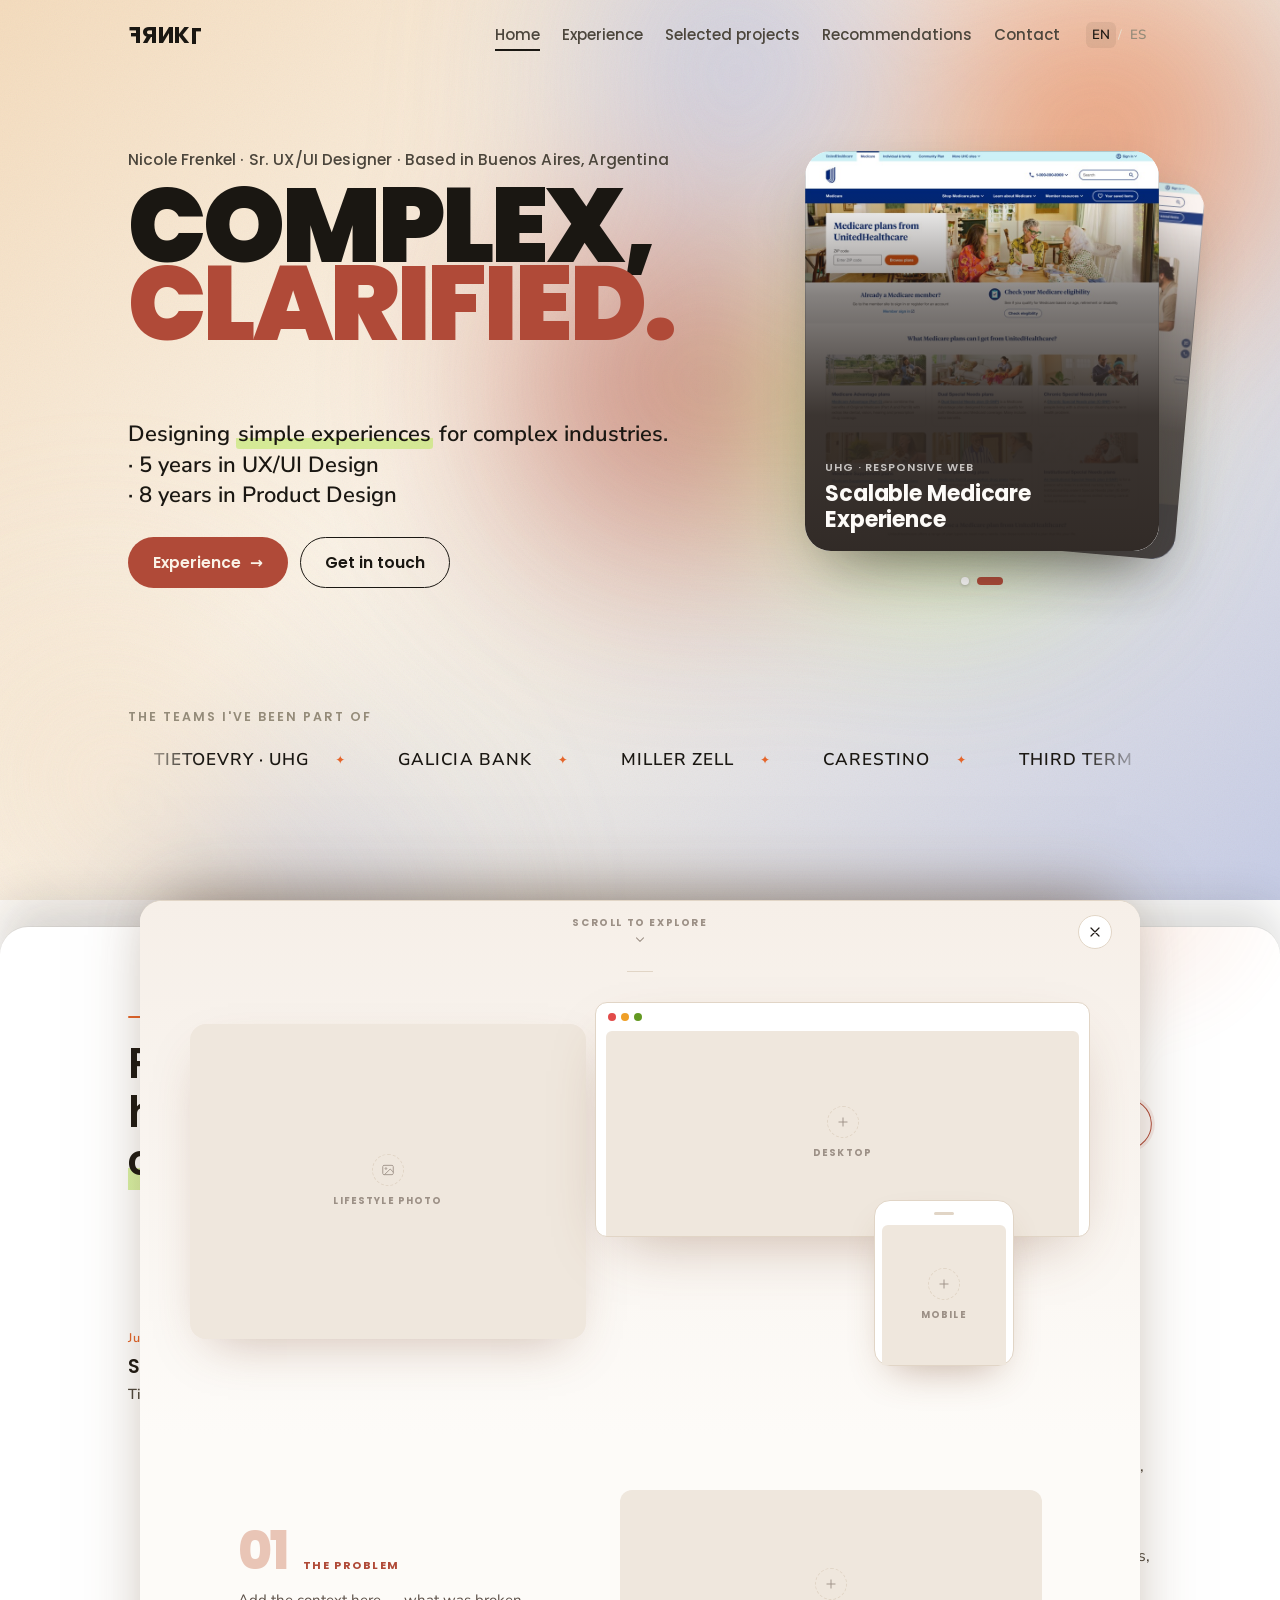
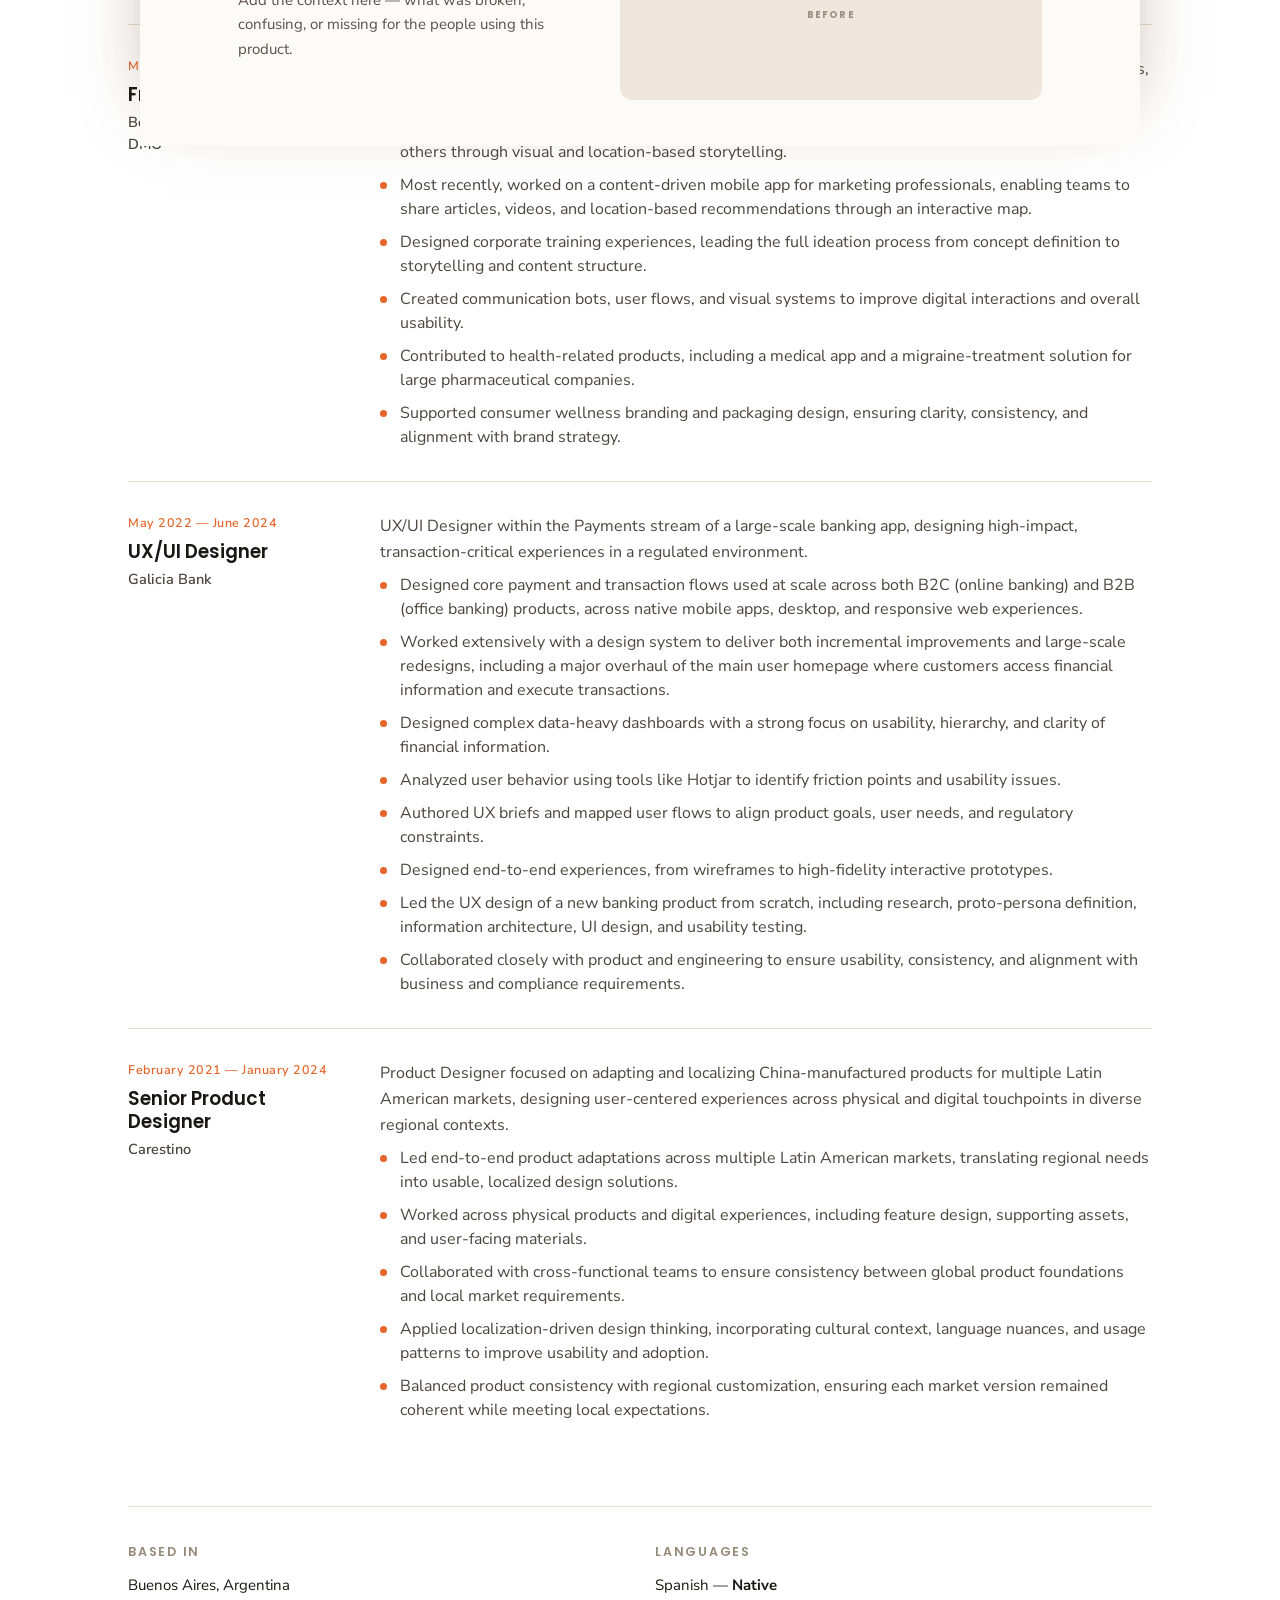
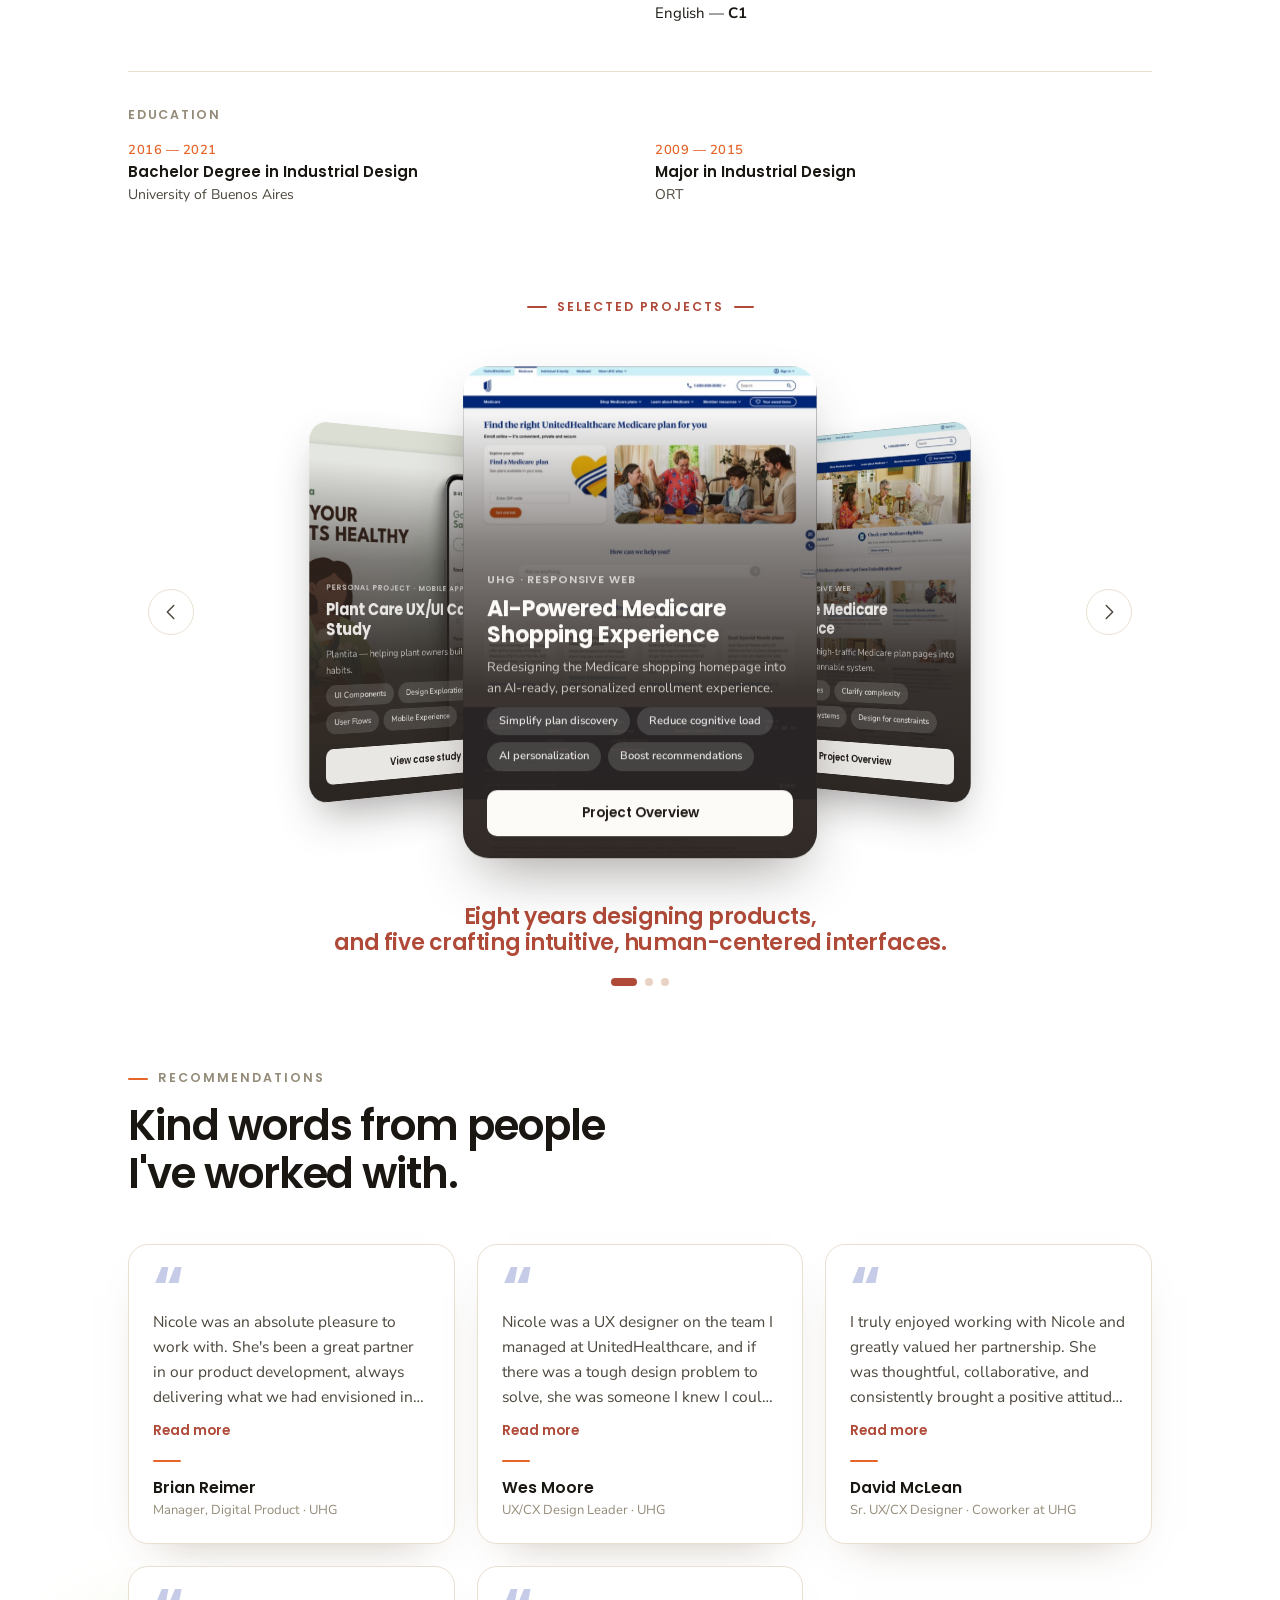
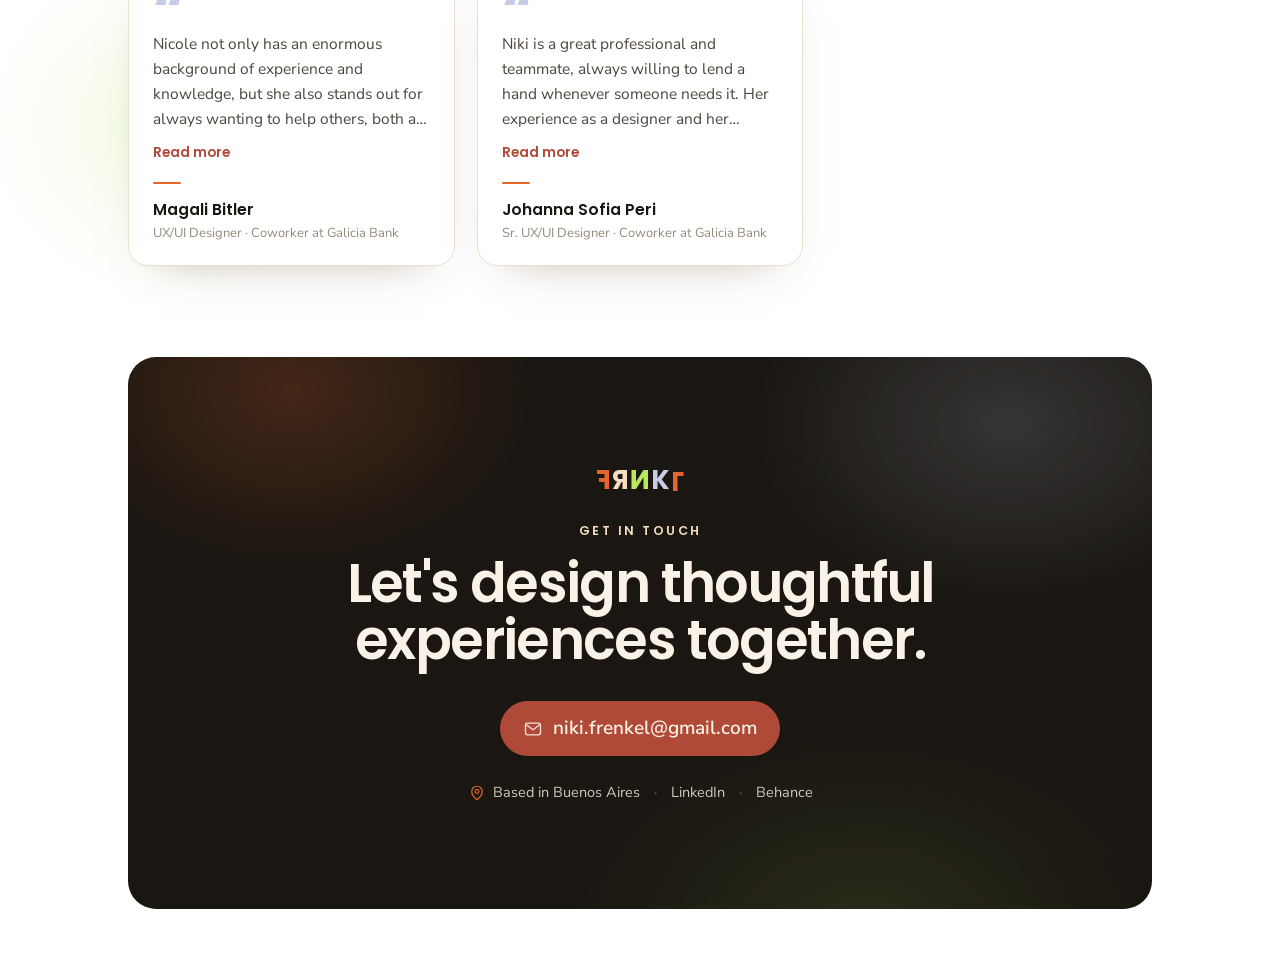
==== commit 13cb5a15: "Agregar el case study Plantita (proyecto personal UX/UI) como última card del carrusel y fuera de la" ====
--- a/index.html
+++ b/index.html
@@ -94,7 +94,7 @@
           <div class="journey-head-text">
             <div class="marquee-label" data-en="Experience" data-es="Experiencia">Experience</div>
             <h2 class="journey-title" data-en="From Argentine finance to U.S. healthcare — <span class='hl'>simplifying complexity through design</span>." data-es="Desde el sistema bancario en Argentina a la industria de salud en EE.UU. — <span class='hl'>simplificando la complejidad a través del diseño</span>.">From Argentine finance to U.S. healthcare — <span class="hl">simplifying complexity through design</span>.</h2>
-            <a class="btn tertiary cv-btn" href="assets/nicole-frenkel-experience.pdf" download data-en="<span class='cv-ico' aria-hidden='true'>↓</span> Download PDF" data-es="<span class='cv-ico' aria-hidden='true'>↓</span> Descargar PDF"><span class="cv-ico" aria-hidden="true">↓</span> Download PDF</a>
+            <a class="btn tertiary cv-btn" href="assets/nicole-frenkel-experience.pdf" download="Nicole Frenkel Sr. UX-UI Designer.pdf" data-en="<span class='cv-ico' aria-hidden='true'>↓</span> Download PDF" data-es="<span class='cv-ico' aria-hidden='true'>↓</span> Descargar PDF"><span class="cv-ico" aria-hidden="true">↓</span> Download PDF</a>
           </div>
           <div class="stamp" role="img" aria-label="Professional complexity untangler">
             <svg class="stamp-ico" viewBox="0 0 24 24" fill="none" stroke="currentColor" stroke-width="1.5" stroke-linecap="round" stroke-linejoin="round" aria-hidden="true">
@@ -393,11 +393,15 @@
            ============================================================ -->
       <div class="cs-custom" id="csMedicare" hidden>
 
-        <!-- COVER From -> To -->
+        <!-- COVER: título + subtítulo primero, después la comparación From→To (patrón Plantita) -->
         <div style="padding:56px clamp(20px,5vw,48px) 44px;background:linear-gradient(180deg,#f6efe8 0%,var(--cream) 100%);">
-          <div style="text-align:center;margin-bottom:34px;">
+          <div style="text-align:center;margin-bottom:22px;">
             <p class="klabel brick" style="margin:0;letter-spacing:3px;" data-en="UHG · Responsive Web" data-es="UHG · Web responsive">UHG · Responsive Web</p>
             <div style="width:26px;height:1px;background:#d9c3b6;margin:14px auto 0;"></div>
+          </div>
+          <div style="text-align:center;max-width:640px;margin:0 auto 38px;">
+            <h1 class="disp" style="font-weight:700;font-size:clamp(26px,4.2vw,34px);line-height:1.1;margin:0 0 16px;color:var(--ink);" data-en="Redesigning the Medicare shopping experience" data-es="Rediseñando la experiencia de compra de Medicare">Redesigning the Medicare shopping experience</h1>
+            <p style="font-size:17px;line-height:1.55;color:var(--dark);margin:0;" data-en="Turning a content-heavy marketing page into a <span class='brick' style='font-weight:600;'>guided shopping journey</span> — with AI-ready entry points, a simpler architecture, and a scalable foundation for personalization." data-es="Convertir una página de marketing sobrecargada en un <span class='brick' style='font-weight:600;'>recorrido de compra guiado</span> — con puntos de entrada listos para IA, una arquitectura más simple y una base escalable para la personalización.">Turning a content-heavy marketing page into a <span class="brick" style="font-weight:600;">guided shopping journey</span> — with AI-ready entry points, a simpler architecture, and a scalable foundation for personalization.</p>
           </div>
           <div class="cmp" style="display:grid;grid-template-columns:1fr 1fr;gap:22px;align-items:start;max-width:860px;margin:0 auto;">
             <div>
@@ -429,19 +433,11 @@
               </div>
             </div>
           </div>
-          <div style="text-align:center;margin-top:40px;">
-            <h1 class="disp" style="font-weight:700;font-size:32px;line-height:1.08;margin:0 auto;color:var(--ink);max-width:580px;" data-en="Redesigning the Medicare shopping experience" data-es="Rediseñando la experiencia de compra de Medicare">Redesigning the Medicare shopping experience</h1>
-          </div>
-        </div>
-
-        <!-- STATEMENT -->
-        <div style="max-width:620px;margin:12px auto 56px;padding:0 clamp(20px,5vw,40px);text-align:center;">
-          <p style="font-size:20px;line-height:1.55;color:var(--dark);margin:0;" data-en="Turning a content-heavy marketing page into a <span class='brick' style='font-weight:600;'>guided shopping journey</span> — with AI-ready entry points, a simpler architecture, and a scalable foundation for personalization." data-es="Convertir una página de marketing sobrecargada en un <span class='brick' style='font-weight:600;'>recorrido de compra guiado</span> — con puntos de entrada listos para IA, una arquitectura más simple y una base escalable para la personalización.">Turning a content-heavy marketing page into a <span class="brick" style="font-weight:600;">guided shopping journey</span> — with AI-ready entry points, a simpler architecture, and a scalable foundation for personalization.</p>
-        </div>
-
-        <!-- CHALLENGE -->
-        <div style="padding:0 clamp(20px,5vw,40px);margin-bottom:52px;">
-          <p class="klabel brick" style="margin:0 0 12px;text-align:center;" data-en="The challenge" data-es="El desafío">The challenge</p>
+        </div>
+
+        <!-- THE CONTEXT -->
+        <div style="padding:0 clamp(20px,5vw,40px);margin:52px 0;">
+          <p class="klabel brick" style="margin:0 0 12px;text-align:center;" data-en="The Context" data-es="El contexto">The Context</p>
           <p style="margin:0 auto 22px;font-size:15px;line-height:1.65;color:var(--sec);max-width:600px;text-align:center;" data-en="The old homepage buried shopping actions under promos, education, videos and secondary CTAs — piling on cognitive load before anyone could start finding a plan. Product framed the ambition as good / better / best:" data-es="La homepage anterior enterraba las acciones de compra bajo promos, contenido educativo, videos y CTAs secundarios — sumando carga cognitiva antes de que alguien pudiera siquiera empezar a buscar un plan. Producto planteó la ambición como good / better / best:">The old homepage buried shopping actions under promos, education, videos and secondary CTAs — piling on cognitive load before anyone could start finding a plan. Product framed the ambition as good / better / best:</p>
           <div style="display:flex;flex-wrap:wrap;gap:8px;justify-content:center;">
             <span class="chip" data-en="Increase plan discovery" data-es="Aumentar el descubrimiento de planes">Increase plan discovery</span><span class="chip" data-en="AI-assisted shopping" data-es="Compra asistida por IA">AI-assisted shopping</span><span class="chip" data-en="User segmentation" data-es="Segmentación de usuarios">User segmentation</span><span class="chip" data-en="Better funnel data" data-es="Mejores datos del funnel">Better funnel data</span><span class="chip" data-en="Plan Companion visibility" data-es="Visibilidad de Plan Companion">Plan Companion visibility</span><span class="chip" data-en="Omnichannel-ready" data-es="Listo para omnicanal">Omnichannel-ready</span>
@@ -620,11 +616,15 @@
            ============================================================ -->
       <div class="cs-custom" id="csShopPages" hidden>
 
-        <!-- COVER From -> To -->
+        <!-- COVER: título + subtítulo primero, después la comparación From→To (patrón Plantita) -->
         <div style="padding:56px clamp(20px,5vw,48px) 44px;background:linear-gradient(180deg,#f6efe8 0%,var(--cream) 100%);">
-          <div style="text-align:center;margin-bottom:34px;">
+          <div style="text-align:center;margin-bottom:22px;">
             <p class="klabel brick" style="margin:0;letter-spacing:3px;" data-en="UX · US Healthcare" data-es="UX · Salud EE.UU.">UX · US Healthcare</p>
             <div style="width:26px;height:1px;background:#d9c3b6;margin:14px auto 0;"></div>
+          </div>
+          <div style="text-align:center;max-width:660px;margin:0 auto 38px;">
+            <h1 class="disp" style="font-weight:700;font-size:clamp(26px,4.2vw,34px);line-height:1.1;margin:0 0 16px;color:var(--ink);" data-en="Rebuilding the Medicare plan pages into one scalable system" data-es="Reconstruyendo las páginas de planes de Medicare en un único sistema escalable">Rebuilding the Medicare plan pages into one scalable system</h1>
+            <p style="font-size:17px;line-height:1.55;color:var(--dark);margin:0;" data-en="Five high-traffic plan pages, a nine-year-old design, a legacy CMS and strict regulatory limits — redesigned into <span class='brick' style='font-weight:600;'>one consistent, scannable structure</span> a user could learn once and reuse everywhere." data-es="Cinco páginas de planes de alto tráfico, un diseño de nueve años, un CMS heredado y límites regulatorios estrictos — rediseñados en <span class='brick' style='font-weight:600;'>una estructura consistente y escaneable</span> que el usuario podía aprender una vez y reutilizar en todas.">Five high-traffic plan pages, a nine-year-old design, a legacy CMS and strict regulatory limits — redesigned into <span class="brick" style="font-weight:600;">one consistent, scannable structure</span> a user could learn once and reuse everywhere.</p>
           </div>
           <div class="cmp" style="display:grid;grid-template-columns:1fr 1fr;gap:22px;align-items:start;max-width:860px;margin:0 auto;">
             <div>
@@ -638,14 +638,6 @@
               <p class="cap" data-en="After — a scannable, repeatable structure" data-es="Después — una estructura escaneable y repetible">After — a scannable, repeatable structure</p>
             </div>
           </div>
-          <div style="text-align:center;margin-top:40px;">
-            <h1 class="disp" style="font-weight:700;font-size:32px;line-height:1.08;margin:0 auto;color:var(--ink);max-width:600px;" data-en="Rebuilding the Medicare plan pages into one scalable system" data-es="Reconstruyendo las páginas de planes de Medicare en un único sistema escalable">Rebuilding the Medicare plan pages into one scalable system</h1>
-          </div>
-        </div>
-
-        <!-- STATEMENT -->
-        <div style="max-width:640px;margin:12px auto 56px;padding:0 clamp(20px,5vw,40px);text-align:center;">
-          <p style="font-size:20px;line-height:1.55;color:var(--dark);margin:0;" data-en="Five high-traffic plan pages, a nine-year-old design, a legacy CMS and strict regulatory limits — redesigned into <span class='brick' style='font-weight:600;'>one consistent, scannable structure</span> a user could learn once and reuse everywhere." data-es="Cinco páginas de planes de alto tráfico, un diseño de nueve años, un CMS heredado y límites regulatorios estrictos — rediseñados en <span class='brick' style='font-weight:600;'>una estructura consistente y escaneable</span> que el usuario podía aprender una vez y reutilizar en todas.">Five high-traffic plan pages, a nine-year-old design, a legacy CMS and strict regulatory limits — redesigned into <span class="brick" style="font-weight:600;">one consistent, scannable structure</span> a user could learn once and reuse everywhere.</p>
         </div>
 
         <!-- CONTEXT -->
@@ -950,16 +942,313 @@
 
       </div><!-- /#csShopPages -->
 
+      <!-- ============================================================
+           CASE STUDY: Plantita (proyecto personal / caso de estudio)
+           Mismo esqueleto .cs-custom que los otros; identidad verde vía
+           el override #csPlantita en styles.css. Usa los archivos de UI
+           de alta resolución cargados en assets/case-studies/plantita/ui/
+           (recortados/optimizados desde los originales de la diseñadora).
+           Se elige vía content.js (caseStudyEl:"csPlantita").
+           ============================================================ -->
+      <div class="cs-custom" id="csPlantita" hidden>
+
+        <!-- COVER / HERO -->
+        <div style="padding:56px clamp(20px,5vw,48px) 44px;background:linear-gradient(180deg,#EEF2E4 0%,var(--cream) 100%);">
+          <div style="text-align:center;margin-bottom:22px;">
+            <p class="klabel brick" style="margin:0;letter-spacing:3px;" data-en="Personal project · UX/UI Case Study" data-es="Proyecto personal · Caso de estudio UX/UI">Personal project · UX/UI Case Study</p>
+            <div style="width:26px;height:1px;background:#c4d0ac;margin:14px auto 0;"></div>
+          </div>
+          <div style="text-align:center;">
+            <h1 class="disp" style="font-weight:700;font-size:clamp(36px,7vw,52px);line-height:1;margin:0;color:var(--ink);">Plantita</h1>
+            <p class="disp brick" style="font-weight:700;font-size:clamp(15px,2.4vw,19px);margin:14px 0 0;" data-en="Helping plant owners build better care habits." data-es="Ayudando a los dueños de plantas a construir mejores hábitos de cuidado.">Helping plant owners build better care habits.</p>
+          </div>
+          <p style="max-width:580px;margin:20px auto 0;text-align:center;font-size:16px;line-height:1.6;color:var(--sec);" data-en="A mobile experience that simplifies plant care through identification, personalized guidance, reminders, and a supportive community." data-es="Una experiencia mobile que simplifica el cuidado de las plantas a través de la identificación, guía personalizada, recordatorios y una comunidad que acompaña.">A mobile experience that simplifies plant care through identification, personalized guidance, reminders, and a supportive community.</p>
+          <div style="max-width:520px;margin:38px auto 0;background:#fff;border-radius:18px;overflow:hidden;box-shadow:0 22px 60px -30px rgba(60,80,40,.5);">
+            <img src="assets/case-studies/plantita/starting-point.jpg" alt="Plantita — the green revolution" width="1400" height="1367" loading="lazy" decoding="async" style="width:100%;height:auto;display:block;">
+          </div>
+          <p class="cap" data-en="Onboarding — reads the user's experience level and personalizes from the first interaction." data-es="Onboarding — detecta el nivel de experiencia y personaliza desde la primera interacción.">Onboarding — reads the user's experience level and personalizes from the first interaction.</p>
+        </div>
+
+        <!-- ===== THE CHALLENGE ===== -->
+        <div style="padding:52px clamp(20px,5vw,40px) 0;">
+          <p class="klabel brick" style="margin:0 0 14px;letter-spacing:2px;" data-en="The challenge" data-es="El desafío">The challenge</p>
+          <p class="disp" style="margin:0 0 18px;font-weight:700;font-size:clamp(20px,3vw,25px);line-height:1.25;color:var(--ink);max-width:640px;" data-en="Owning plants seems simple — until people realize every species has different care needs." data-es="Tener plantas parece simple — hasta que uno se da cuenta de que cada especie tiene necesidades de cuidado distintas.">Owning plants seems simple — until people realize every species has different care needs.</p>
+          <p style="margin:0 0 16px;font-size:15px;line-height:1.65;color:var(--sec);max-width:620px;" data-en="Many plant owners don't know when to water, fertilize, or repot their plants. Information is scattered across websites, reminders are easy to forget, and beginners often lack confidence when trying to identify species or diagnose problems." data-es="Muchos dueños no saben cuándo regar, fertilizar o trasplantar sus plantas. La información está dispersa en distintos sitios, los recordatorios se olvidan fácil, y a los principiantes les falta confianza al intentar identificar especies o diagnosticar problemas.">Many plant owners don't know when to water, fertilize, or repot their plants. Information is scattered across websites, reminders are easy to forget, and beginners often lack confidence when trying to identify species or diagnose problems.</p>
+          <p style="margin:0;font-size:15px;line-height:1.65;color:var(--sec);max-width:620px;" data-en="The challenge was to design an experience that makes plant care feel simple, approachable, and rewarding instead of overwhelming." data-es="El desafío era diseñar una experiencia que hiciera que el cuidado de plantas se sintiera simple, accesible y gratificante en lugar de abrumador.">The challenge was to design an experience that makes plant care feel simple, approachable, and rewarding instead of overwhelming.</p>
+        </div>
+
+        <!-- ===== THE SOLUTION ===== -->
+        <div style="margin:44px clamp(20px,5vw,40px) 0;padding:34px clamp(22px,4vw,38px);background:var(--cream2);border-radius:16px;">
+          <p class="klabel brick" style="margin:0 0 12px;" data-en="The solution" data-es="La solución">The solution</p>
+          <p style="margin:0 0 6px;font-size:16px;line-height:1.6;color:#453b30;max-width:640px;font-weight:600;" data-en="Plantita combines identification, education, task management, and community into one mobile experience." data-es="Plantita combina identificación, educación, gestión de tareas y comunidad en una sola experiencia mobile.">Plantita combines identification, education, task management, and community into one mobile experience.</p>
+          <p style="margin:0 0 16px;font-size:14.5px;line-height:1.6;color:var(--sec);max-width:640px;" data-en="Instead of forcing users to search across multiple sources, the app helps them:" data-es="En lugar de obligar a buscar en múltiples fuentes, la app los ayuda a:">Instead of forcing users to search across multiple sources, the app helps them:</p>
+          <ul style="list-style:none;margin:0 0 16px;padding:0;display:flex;flex-direction:column;gap:9px;">
+            <li style="display:flex;gap:10px;font-size:14.5px;line-height:1.5;color:#453b30;"><span style="color:var(--brick);flex:none;font-weight:700;">&bull;</span><span data-en="Identify plants instantly using the camera" data-es="Identificar plantas al instante con la cámara">Identify plants instantly using the camera</span></li>
+            <li style="display:flex;gap:10px;font-size:14.5px;line-height:1.5;color:#453b30;"><span style="color:var(--brick);flex:none;font-weight:700;">&bull;</span><span data-en="Understand each plant's needs" data-es="Entender las necesidades de cada planta">Understand each plant's needs</span></li>
+            <li style="display:flex;gap:10px;font-size:14.5px;line-height:1.5;color:#453b30;"><span style="color:var(--brick);flex:none;font-weight:700;">&bull;</span><span data-en="Receive personalized reminders" data-es="Recibir recordatorios personalizados">Receive personalized reminders</span></li>
+            <li style="display:flex;gap:10px;font-size:14.5px;line-height:1.5;color:#453b30;"><span style="color:var(--brick);flex:none;font-weight:700;">&bull;</span><span data-en="Track plant health over time" data-es="Seguir la salud de las plantas en el tiempo">Track plant health over time</span></li>
+            <li style="display:flex;gap:10px;font-size:14.5px;line-height:1.5;color:#453b30;"><span style="color:var(--brick);flex:none;font-weight:700;">&bull;</span><span data-en="Learn from other plant owners through a dedicated community" data-es="Aprender de otros dueños a través de una comunidad dedicada">Learn from other plant owners through a dedicated community</span></li>
+          </ul>
+          <p style="margin:0;font-size:14.5px;line-height:1.6;color:var(--sec);max-width:640px;font-style:italic;" data-en="The goal wasn't to build another plant encyclopedia, but a companion that encourages long-term care habits." data-es="El objetivo no era construir otra enciclopedia de plantas, sino un compañero que fomente hábitos de cuidado a largo plazo.">The goal wasn't to build another plant encyclopedia, but a companion that encourages long-term care habits.</p>
+        </div>
+
+        <!-- ===== DESIGN GOALS ===== -->
+        <div style="padding:52px clamp(20px,5vw,40px) 0;">
+          <p class="klabel" style="margin:0 0 20px;color:var(--muted);" data-en="Design goals" data-es="Objetivos de diseño">Design goals</p>
+          <div class="pl-grid" data-cols style="grid-template-columns:1fr 1fr;">
+            <div class="pl-feat"><p class="n" style="margin:0 0 8px;" data-en="Make plant care understandable" data-es="Hacer el cuidado entendible">Make plant care understandable</p><p style="margin:0;font-size:14px;line-height:1.6;color:var(--sec);" data-en="Provide clear, accessible guidance regardless of the user's experience level." data-es="Dar una guía clara y accesible sin importar el nivel de experiencia del usuario.">Provide clear, accessible guidance regardless of the user's experience level.</p></div>
+            <div class="pl-feat"><p class="n" style="margin:0 0 8px;" data-en="Reduce friction when searching" data-es="Reducir la fricción al buscar">Reduce friction when searching</p><p style="margin:0;font-size:14px;line-height:1.6;color:var(--sec);" data-en="Offer multiple ways to identify plants, including camera recognition and traditional search." data-es="Ofrecer múltiples formas de identificar plantas, incluida la cámara y la búsqueda tradicional.">Offer multiple ways to identify plants, including camera recognition and traditional search.</p></div>
+            <div class="pl-feat"><p class="n" style="margin:0 0 8px;" data-en="Build confidence" data-es="Generar confianza">Build confidence</p><p style="margin:0;font-size:14px;line-height:1.6;color:var(--sec);" data-en="Help users understand what their plants need through personalized information and progress tracking." data-es="Ayudar a entender qué necesita cada planta mediante información personalizada y seguimiento del progreso.">Help users understand what their plants need through personalized information and progress tracking.</p></div>
+            <div class="pl-feat"><p class="n" style="margin:0 0 8px;" data-en="Encourage learning" data-es="Fomentar el aprendizaje">Encourage learning</p><p style="margin:0;font-size:14px;line-height:1.6;color:var(--sec);" data-en="Create a community where users can ask questions, share experiences, and help one another." data-es="Crear una comunidad donde los usuarios puedan preguntar, compartir experiencias y ayudarse entre sí.">Create a community where users can ask questions, share experiences, and help one another.</p></div>
+          </div>
+        </div>
+
+        <div style="margin:52px clamp(20px,5vw,40px) 52px;border-top:0.5px solid var(--border);"></div>
+
+        <!-- ===== PROCESS ===== -->
+        <div style="padding:0 clamp(20px,5vw,40px);">
+          <p class="klabel brick" style="margin:0 0 14px;letter-spacing:2px;" data-en="Process" data-es="Proceso">Process</p>
+          <p style="margin:0 0 26px;font-size:15px;line-height:1.65;color:var(--sec);max-width:640px;" data-en="This project followed an end-to-end product design process focused on understanding user needs, defining the information architecture, validating navigation, and designing a polished mobile experience." data-es="El proyecto siguió un proceso de diseño de producto de punta a punta, enfocado en entender las necesidades del usuario, definir la arquitectura de información, validar la navegación y diseñar una experiencia mobile pulida.">This project followed an end-to-end product design process focused on understanding user needs, defining the information architecture, validating navigation, and designing a polished mobile experience.</p>
+          <div style="display:flex;align-items:center;gap:8px;flex-wrap:wrap;">
+            <span style="background:#fff;border:.5px solid var(--border);border-radius:100px;padding:9px 16px;font-weight:700;font-size:13px;color:var(--ink);" data-en="Research" data-es="Investigación">Research</span>
+            <span style="color:#b7c39a;font-size:15px;">&rarr;</span>
+            <span style="background:#fff;border:.5px solid var(--border);border-radius:100px;padding:9px 16px;font-weight:700;font-size:13px;color:var(--ink);" data-en="Analysis" data-es="Análisis">Analysis</span>
+            <span style="color:#b7c39a;font-size:15px;">&rarr;</span>
+            <span style="background:#fff;border:.5px solid var(--border);border-radius:100px;padding:9px 16px;font-weight:700;font-size:13px;color:var(--ink);" data-en="Architecture" data-es="Arquitectura">Architecture</span>
+            <span style="color:#b7c39a;font-size:15px;">&rarr;</span>
+            <span style="background:#fff;border:.5px solid var(--border);border-radius:100px;padding:9px 16px;font-weight:700;font-size:13px;color:var(--ink);" data-en="User Flows" data-es="User flows">User Flows</span>
+            <span style="color:#b7c39a;font-size:15px;">&rarr;</span>
+            <span style="background:#fff;border:.5px solid var(--border);border-radius:100px;padding:9px 16px;font-weight:700;font-size:13px;color:var(--ink);" data-en="Wireframes" data-es="Wireframes">Wireframes</span>
+            <span style="color:#b7c39a;font-size:15px;">&rarr;</span>
+            <span style="background:var(--brick);border-radius:100px;padding:9px 16px;font-weight:700;font-size:13px;color:#fff;" data-en="UI Design" data-es="Diseño de UI">UI Design</span>
+          </div>
+        </div>
+
+        <div style="margin:52px clamp(20px,5vw,40px) 52px;border-top:0.5px solid var(--border);"></div>
+
+        <!-- ===== UNDERSTANDING THE USERS ===== -->
+        <div style="padding:0 clamp(20px,5vw,40px);">
+          <p class="klabel brick" style="margin:0 0 10px;letter-spacing:2px;" data-en="Understanding the users" data-es="Entendiendo a los usuarios">Understanding the users</p>
+          <p class="disp" style="margin:0 0 12px;font-weight:700;font-size:clamp(20px,3vw,25px);line-height:1.2;color:var(--ink);" data-en="Two different audiences, one shared goal." data-es="Dos audiencias distintas, un objetivo en común.">Two different audiences, one shared goal.</p>
+          <p style="margin:0 0 30px;font-size:15px;line-height:1.65;color:var(--sec);max-width:600px;" data-en="During the initial research, two clear user groups emerged." data-es="Durante la investigación inicial surgieron dos grupos de usuarios claros.">During the initial research, two clear user groups emerged.</p>
+          <div class="pl-grid" data-cols style="grid-template-columns:1fr 1fr;">
+
+            <!-- Beginners -->
+            <div class="stream">
+              <div style="display:flex;align-items:center;gap:14px;margin-bottom:14px;">
+                <img src="assets/case-studies/plantita/ui/face-juan.jpg" alt="Beginner persona" width="228" height="228" loading="lazy" decoding="async" style="width:58px;height:58px;border-radius:50%;object-fit:cover;flex:none;">
+                <div><p class="klabel brick" style="margin:0;font-size:10px;" data-en="Beginners" data-es="Principiantes">Beginners</p><p class="disp" style="margin:3px 0 0;font-weight:700;font-size:17px;color:var(--ink);">Juan · 30</p></div>
+              </div>
+              <p style="margin:0 0 18px;font-size:13.5px;line-height:1.6;color:var(--sec);" data-en="People who recently started buying plants and need guidance, reminders, and reassurance. Their biggest challenge isn't motivation — it's knowing what to do." data-es="Personas que empezaron a comprar plantas hace poco y necesitan guía, recordatorios y tranquilidad. Su mayor desafío no es la motivación — es saber qué hacer.">People who recently started buying plants and need guidance, reminders, and reassurance. Their biggest challenge isn't motivation — it's knowing what to do.</p>
+              <p class="klabel" style="margin:0 0 8px;color:var(--muted);font-size:9.5px;" data-en="Frustrations" data-es="Frustraciones">Frustrations</p>
+              <ul style="list-style:none;margin:0 0 16px;padding:0;display:flex;flex-direction:column;gap:6px;">
+                <li style="display:flex;gap:8px;font-size:12.5px;line-height:1.5;color:var(--sec);"><span style="color:var(--brick);flex:none;">&bull;</span><span data-en="Had a negative experience where a previous plant died." data-es="Tuvo una experiencia negativa en la que se le murió una planta.">Had a negative experience where a previous plant died.</span></li>
+                <li style="display:flex;gap:8px;font-size:12.5px;line-height:1.5;color:var(--sec);"><span style="color:var(--brick);flex:none;">&bull;</span><span data-en="Doesn't want to waste time searching for plant info." data-es="No quiere perder tiempo buscando información sobre sus plantas.">Doesn't want to waste time searching for plant info.</span></li>
+                <li style="display:flex;gap:8px;font-size:12.5px;line-height:1.5;color:var(--sec);"><span style="color:var(--brick);flex:none;">&bull;</span><span data-en="Doesn't want a plant that takes a lot of time to care for." data-es="No quiere una planta que le lleve mucho tiempo de cuidado.">Doesn't want a plant that takes a lot of time to care for.</span></li>
+                <li style="display:flex;gap:8px;font-size:12.5px;line-height:1.5;color:var(--sec);"><span style="color:var(--brick);flex:none;">&bull;</span><span data-en="Constantly forgets to water his plants." data-es="Se olvida constantemente de regar sus plantas.">Constantly forgets to water his plants.</span></li>
+              </ul>
+              <p class="klabel" style="margin:0 0 8px;color:var(--muted);font-size:9.5px;" data-en="Motivations" data-es="Motivaciones">Motivations</p>
+              <ul style="list-style:none;margin:0 0 16px;padding:0;display:flex;flex-direction:column;gap:6px;">
+                <li style="display:flex;gap:8px;font-size:12.5px;line-height:1.5;color:var(--sec);"><span style="color:var(--brick);flex:none;">&bull;</span><span data-en="Wants a plant to decorate his home." data-es="Quiere una planta para decorar su casa.">Wants a plant to decorate his home.</span></li>
+                <li style="display:flex;gap:8px;font-size:12.5px;line-height:1.5;color:var(--sec);"><span style="color:var(--brick);flex:none;">&bull;</span><span data-en="Wants to care for plants he's given as gifts." data-es="Quiere poder cuidar las plantas que le regalan.">Wants to care for plants he's given as gifts.</span></li>
+              </ul>
+              <p class="klabel" style="margin:0 0 8px;color:var(--muted);font-size:9.5px;" data-en="Necessities" data-es="Necesidades">Necessities</p>
+              <ul style="list-style:none;margin:0;padding:0;display:flex;flex-direction:column;gap:6px;">
+                <li style="display:flex;gap:8px;font-size:12.5px;line-height:1.5;color:var(--sec);"><span style="color:var(--brick);flex:none;">&bull;</span><span data-en="Identify the plants he has and their needs." data-es="Identificar las plantas que tiene y sus necesidades.">Identify the plants he has and their needs.</span></li>
+                <li style="display:flex;gap:8px;font-size:12.5px;line-height:1.5;color:var(--sec);"><span style="color:var(--brick);flex:none;">&bull;</span><span data-en="Get a care plan and receive reminders." data-es="Tener un plan de cuidado y recibir recordatorios.">Get a care plan and receive reminders.</span></li>
+                <li style="display:flex;gap:8px;font-size:12.5px;line-height:1.5;color:var(--sec);"><span style="color:var(--brick);flex:none;">&bull;</span><span data-en="Ask for help or find info when a plant is sick." data-es="Pedir ayuda o encontrar info cuando una planta se enferma.">Ask for help or find info when a plant is sick.</span></li>
+              </ul>
+            </div>
+
+            <!-- Experienced -->
+            <div class="stream">
+              <div style="display:flex;align-items:center;gap:14px;margin-bottom:14px;">
+                <img src="assets/case-studies/plantita/ui/face-sara.jpg" alt="Experienced persona" width="228" height="228" loading="lazy" decoding="async" style="width:58px;height:58px;border-radius:50%;object-fit:cover;flex:none;">
+                <div><p class="klabel brick" style="margin:0;font-size:10px;" data-en="Experienced plant owners" data-es="Dueños con experiencia">Experienced plant owners</p><p class="disp" style="margin:3px 0 0;font-weight:700;font-size:17px;color:var(--ink);">Sara · 26</p></div>
+              </div>
+              <p style="margin:0 0 18px;font-size:13.5px;line-height:1.6;color:var(--sec);" data-en="Users with multiple plants who already understand the basics but want faster access to information, organization tools, and plant tracking." data-es="Usuarios con varias plantas que ya manejan lo básico pero quieren acceso más rápido a la información, herramientas de organización y seguimiento de sus plantas.">Users with multiple plants who already understand the basics but want faster access to information, organization tools, and plant tracking.</p>
+              <p class="klabel" style="margin:0 0 8px;color:var(--muted);font-size:9.5px;" data-en="Frustrations" data-es="Frustraciones">Frustrations</p>
+              <ul style="list-style:none;margin:0 0 16px;padding:0;display:flex;flex-direction:column;gap:6px;">
+                <li style="display:flex;gap:8px;font-size:12.5px;line-height:1.5;color:var(--sec);"><span style="color:var(--brick);flex:none;">&bull;</span><span data-en="Has many plants and doesn't always have time for them." data-es="Tiene muchas plantas y no siempre tiene tiempo para ellas.">Has many plants and doesn't always have time for them.</span></li>
+                <li style="display:flex;gap:8px;font-size:12.5px;line-height:1.5;color:var(--sec);"><span style="color:var(--brick);flex:none;">&bull;</span><span data-en="Forgets about rare or irregular care." data-es="Se olvida de los cuidados raros o poco frecuentes.">Forgets about rare or irregular care.</span></li>
+                <li style="display:flex;gap:8px;font-size:12.5px;line-height:1.5;color:var(--sec);"><span style="color:var(--brick);flex:none;">&bull;</span><span data-en="Loses time figuring out what's wrong with her plants." data-es="Pierde tiempo averiguando qué le pasa a sus plantas.">Loses time figuring out what's wrong with her plants.</span></li>
+              </ul>
+              <p class="klabel" style="margin:0 0 8px;color:var(--muted);font-size:9.5px;" data-en="Motivations" data-es="Motivaciones">Motivations</p>
+              <ul style="list-style:none;margin:0 0 16px;padding:0;display:flex;flex-direction:column;gap:6px;">
+                <li style="display:flex;gap:8px;font-size:12.5px;line-height:1.5;color:var(--sec);"><span style="color:var(--brick);flex:none;">&bull;</span><span data-en="Wants caring for her collection to be simpler and more organized." data-es="Quiere que cuidar su colección sea más simple y organizado.">Wants caring for her collection to be simpler and more organized.</span></li>
+              </ul>
+              <p class="klabel" style="margin:0 0 8px;color:var(--muted);font-size:9.5px;" data-en="Necessities" data-es="Necesidades">Necessities</p>
+              <ul style="list-style:none;margin:0;padding:0;display:flex;flex-direction:column;gap:6px;">
+                <li style="display:flex;gap:8px;font-size:12.5px;line-height:1.5;color:var(--sec);"><span style="color:var(--brick);flex:none;">&bull;</span><span data-en="A daily/weekly task list to speed up care." data-es="Una lista de tareas diaria/semanal para agilizar el cuidado.">A daily/weekly task list to speed up care.</span></li>
+                <li style="display:flex;gap:8px;font-size:12.5px;line-height:1.5;color:var(--sec);"><span style="color:var(--brick);flex:none;">&bull;</span><span data-en="Set a care plan and receive reminders." data-es="Definir un plan de cuidado y recibir recordatorios.">Set a care plan and receive reminders.</span></li>
+                <li style="display:flex;gap:8px;font-size:12.5px;line-height:1.5;color:var(--sec);"><span style="color:var(--brick);flex:none;">&bull;</span><span data-en="Identify plants at friends' houses, shopping or travelling." data-es="Identificar plantas en casas de amigos, comprando o viajando.">Identify plants at friends' houses, shopping or travelling.</span></li>
+                <li style="display:flex;gap:8px;font-size:12.5px;line-height:1.5;color:var(--sec);"><span style="color:var(--brick);flex:none;">&bull;</span><span data-en="Ask a community about experience or a sick plant." data-es="Consultar a una comunidad por experiencia o una planta enferma.">Ask a community about experience or a sick plant.</span></li>
+              </ul>
+            </div>
+
+          </div>
+
+          <!-- Shared insight -->
+          <div style="margin-top:26px;background:var(--dark);border-radius:16px;padding:30px 34px;display:flex;gap:20px;align-items:flex-start;">
+            <div style="flex-shrink:0;width:34px;height:34px;border-radius:50%;background:rgba(155,165,96,0.22);display:flex;align-items:center;justify-content:center;color:var(--coral);font-weight:800;font-family:'Archivo';">!</div>
+            <div>
+              <p class="klabel" style="margin:0 0 8px;color:var(--coral);" data-en="Shared need" data-es="Necesidad en común">Shared need</p>
+              <p style="margin:0;font-size:16px;line-height:1.55;color:#f2eee6;" data-en="Despite their different experience levels, both groups shared one common need: <span style='color:#fff;font-weight:600;'>having reliable plant information in a single place.</span>" data-es="A pesar de sus distintos niveles de experiencia, ambos grupos compartían una necesidad común: <span style='color:#fff;font-weight:600;'>tener información confiable sobre plantas en un solo lugar.</span>">Despite their different experience levels, both groups shared one common need: <span style="color:#fff;font-weight:600;">having reliable plant information in a single place.</span></p>
+            </div>
+          </div>
+        </div>
+
+        <!-- ===== BENCHMARK ===== -->
+        <div style="padding:52px clamp(20px,5vw,40px) 0;">
+          <p class="klabel" style="margin:0 0 12px;color:var(--muted);" data-en="Competitive benchmark" data-es="Benchmark competitivo">Competitive benchmark</p>
+          <p style="margin:0 0 24px;font-size:15px;line-height:1.65;color:var(--sec);max-width:620px;" data-en="I benchmarked leading plant apps to map the landscape. No single competitor covered reminders, care guidance, exploration and identification at once — confirming the opportunity for an all-in-one companion." data-es="Analicé las apps de plantas líderes para mapear el panorama. Ningún competidor cubría recordatorios, guía de cuidado, exploración e identificación a la vez — lo que confirmó la oportunidad de un compañero todo-en-uno.">I benchmarked leading plant apps to map the landscape. No single competitor covered reminders, care guidance, exploration and identification at once — confirming the opportunity for an all-in-one companion.</p>
+          <div style="max-width:720px;margin:0 auto;background:#fff;border-radius:14px;overflow:hidden;border:.5px solid var(--border);box-shadow:0 14px 40px -22px rgba(60,80,40,.35);">
+            <img src="assets/case-studies/plantita/ui/benchmark.jpg" alt="Benchmark comparing Plant Parent, PictureThis and PlantCam across reminders, care guide, explore plants, plant identifier, 30-day trial and tree identifier" width="1500" height="1009" loading="lazy" decoding="async" style="width:100%;height:auto;display:block;">
+          </div>
+        </div>
+
+        <!-- ===== INFORMATION ARCHITECTURE ===== -->
+        <div style="padding:52px clamp(20px,5vw,40px) 0;">
+          <p class="klabel brick" style="margin:0 0 12px;letter-spacing:2px;" data-en="Information architecture" data-es="Arquitectura de información">Information architecture</p>
+          <p style="margin:0 0 18px;font-size:15px;line-height:1.65;color:var(--sec);max-width:620px;" data-en="The navigation was organized around the actions users perform most frequently — not around features. The resulting architecture prioritizes three core activities:" data-es="La navegación se organizó en torno a las acciones que los usuarios realizan con más frecuencia — no en torno a las funcionalidades. La arquitectura resultante prioriza tres actividades centrales:">The navigation was organized around the actions users perform most frequently — not around features. The resulting architecture prioritizes three core activities:</p>
+          <div style="display:flex;flex-wrap:wrap;gap:10px;margin-bottom:26px;">
+            <span class="chip" style="font-size:13px;padding:8px 16px;" data-en="Discover plants" data-es="Descubrir plantas">Discover plants</span>
+            <span class="chip" style="font-size:13px;padding:8px 16px;" data-en="Care for existing plants" data-es="Cuidar las plantas que ya tenés">Care for existing plants</span>
+            <span class="chip" style="font-size:13px;padding:8px 16px;" data-en="Track personal progress" data-es="Seguir el progreso personal">Track personal progress</span>
+          </div>
+          <p style="margin:0 0 24px;font-size:15px;line-height:1.65;color:var(--sec);max-width:620px;" data-en="This structure reduces navigation complexity while keeping the most valuable actions always accessible." data-es="Esta estructura reduce la complejidad de navegación y mantiene las acciones más valiosas siempre accesibles.">This structure reduces navigation complexity while keeping the most valuable actions always accessible.</p>
+          <div style="max-width:820px;margin:0 auto;background:#fff;border-radius:14px;overflow:hidden;border:.5px solid var(--border);box-shadow:0 14px 40px -22px rgba(60,80,40,.35);">
+            <img src="assets/case-studies/plantita/ui/ia.jpg" alt="Information architecture diagram with the five main sections and their sub-screens" width="1500" height="1035" loading="lazy" decoding="async" style="width:100%;height:auto;display:block;">
+          </div>
+        </div>
+
+        <!-- ===== USER FLOW ===== -->
+        <div style="padding:52px clamp(20px,5vw,40px) 0;">
+          <p class="klabel brick" style="margin:0 0 12px;letter-spacing:2px;" data-en="User flow" data-es="User flow">User flow</p>
+          <p style="margin:0 0 24px;font-size:15px;line-height:1.65;color:var(--sec);max-width:620px;" data-en="The primary flow focuses on the moment a user encounters a new plant. From identification to understanding its needs and adding it to their personal collection, the experience minimizes steps while encouraging continued engagement through reminders and progress tracking." data-es="El flujo principal se centra en el momento en que el usuario se encuentra con una planta nueva. Desde identificarla hasta entender sus necesidades y sumarla a su colección personal, la experiencia minimiza los pasos mientras fomenta el uso continuo a través de recordatorios y seguimiento del progreso.">The primary flow focuses on the moment a user encounters a new plant. From identification to understanding its needs and adding it to their personal collection, the experience minimizes steps while encouraging continued engagement through reminders and progress tracking.</p>
+          <div style="max-width:440px;margin:0 auto;background:#fff;border-radius:14px;overflow:hidden;border:.5px solid var(--border);box-shadow:0 14px 40px -22px rgba(60,80,40,.35);">
+            <img src="assets/case-studies/plantita/ui/userflow.jpg" alt="End-to-end user flow from Plantita to End, covering registration, adding and scanning plants, community and scheduling" width="1000" height="2551" loading="lazy" decoding="async" style="width:100%;height:auto;display:block;">
+          </div>
+        </div>
+
+        <div style="margin:56px clamp(20px,5vw,40px) 52px;border-top:0.5px solid var(--border);"></div>
+
+        <!-- ===== DESIGNING THE EXPERIENCE ===== -->
+        <div style="text-align:center;margin-bottom:14px;"><p class="klabel brick" style="margin:0;letter-spacing:3px;" data-en="Designing the experience" data-es="Diseñando la experiencia">Designing the experience</p></div>
+        <p style="max-width:600px;margin:0 auto 48px;padding:0 clamp(20px,5vw,40px);text-align:center;font-size:15px;line-height:1.65;color:var(--sec);" data-en="The high-fidelity interface — a warm, nature-driven UI designed to make plant care feel effortless." data-es="La interfaz de alta fidelidad — una UI cálida e inspirada en la naturaleza, pensada para que cuidar plantas se sienta sin esfuerzo.">The high-fidelity interface — a warm, nature-driven UI designed to make plant care feel effortless.</p>
+
+        <!-- Tres pantallas una al lado de la otra, con su texto debajo (colapsa a 1 col en mobile) -->
+        <div style="padding:0 clamp(20px,5vw,40px);">
+          <div class="pl-grid" data-cols style="grid-template-columns:1fr 1fr 1fr;gap:24px;">
+
+            <!-- Home -->
+            <div>
+              <div style="background:#fff;border-radius:16px;padding:22px 18px;display:flex;justify-content:center;border:.5px solid var(--border);box-shadow:0 12px 34px -20px rgba(60,80,40,.3);"><img src="assets/case-studies/plantita/ui/home.jpg" alt="Home screen — good morning Sara, next tasks and your plants" width="760" height="1412" loading="lazy" decoding="async" style="width:100%;max-width:220px;height:auto;display:block;"></div>
+              <p class="klabel brick" style="margin:16px 0 8px;" data-en="Home" data-es="Home">Home</p>
+              <p style="margin:0;font-size:14px;line-height:1.6;color:var(--sec);" data-en="A personalized dashboard — quick actions, recent activity, upcoming care tasks, and educational content that keeps engagement high between reminders." data-es="Un dashboard personalizado — acciones rápidas, actividad reciente, próximas tareas de cuidado y contenido educativo que mantiene el interés entre recordatorios.">A personalized dashboard — quick actions, recent activity, upcoming care tasks, and educational content that keeps engagement high between reminders.</p>
+            </div>
+
+            <!-- Plant identification -->
+            <div>
+              <div style="background:#fff;border-radius:16px;padding:22px 18px;display:flex;justify-content:center;border:.5px solid var(--border);box-shadow:0 12px 34px -20px rgba(60,80,40,.3);"><img src="assets/case-studies/plantita/ui/scan.jpg" alt="Plant identification result — Monstera with care info and health warning" width="760" height="1412" loading="lazy" decoding="async" style="width:100%;max-width:220px;height:auto;display:block;"></div>
+              <p class="klabel brick" style="margin:16px 0 8px;" data-en="Plant identification" data-es="Identificación de plantas">Plant identification</p>
+              <p style="margin:0;font-size:14px;line-height:1.6;color:var(--sec);" data-en="Scanning removes uncertainty — after recognizing a plant, users instantly get its name, origin, essential care and an initial health assessment, without searching across sources." data-es="El escaneo elimina la incertidumbre — al reconocer una planta, el usuario recibe al instante su nombre, origen, cuidado esencial y una evaluación inicial de salud, sin buscar en varias fuentes.">Scanning removes uncertainty — after recognizing a plant, users instantly get its name, origin, essential care and an initial health assessment, without searching across sources.</p>
+            </div>
+
+            <!-- Profile -->
+            <div>
+              <div style="background:#fff;border-radius:16px;padding:22px 18px;display:flex;justify-content:center;border:.5px solid var(--border);box-shadow:0 12px 34px -20px rgba(60,80,40,.3);"><img src="assets/case-studies/plantita/ui/profile.jpg" alt="Profile screen with next tasks and the user's plant collection" width="760" height="1412" loading="lazy" decoding="async" style="width:100%;max-width:220px;height:auto;display:block;"></div>
+              <p class="klabel brick" style="margin:16px 0 8px;" data-en="Profile" data-es="Perfil">Profile</p>
+              <p style="margin:0;font-size:14px;line-height:1.6;color:var(--sec);" data-en="Every plant in one place — track care history, schedule recurring tasks and monitor progress over time, turning static information into an ongoing relationship." data-es="Todas las plantas en un solo lugar — seguir el historial de cuidados, agendar tareas recurrentes y monitorear el progreso, convirtiendo la información estática en una relación continua.">Every plant in one place — track care history, schedule recurring tasks and monitor progress over time, turning static information into an ongoing relationship.</p>
+            </div>
+
+          </div>
+        </div>
+
+        <div style="margin:56px clamp(20px,5vw,40px) 52px;border-top:0.5px solid var(--border);"></div>
+
+        <!-- ===== DESIGN SYSTEM ===== -->
+        <div style="padding:0 clamp(20px,5vw,40px);">
+          <p class="klabel brick" style="margin:0 0 10px;letter-spacing:2px;" data-en="Design system" data-es="Sistema de diseño">Design system</p>
+          <p class="disp" style="margin:0 0 16px;font-weight:700;font-size:clamp(20px,3vw,25px);line-height:1.2;color:var(--ink);" data-en="Building a calm and trustworthy visual language" data-es="Construyendo un lenguaje visual calmo y confiable">Building a calm and trustworthy visual language</p>
+          <p style="margin:0 0 32px;font-size:15px;line-height:1.65;color:var(--sec);max-width:640px;" data-en="The visual language prioritizes readability, generous spacing, and consistent component usage to support long-term engagement — soft greens on neutral backgrounds that keep every screen calm, approachable and informative." data-es="El lenguaje visual prioriza la legibilidad, el espaciado generoso y el uso consistente de componentes para sostener el interés a largo plazo — verdes suaves sobre fondos neutros que mantienen cada pantalla calma, accesible e informativa.">The visual language prioritizes readability, generous spacing, and consistent component usage to support long-term engagement — soft greens on neutral backgrounds that keep every screen calm, approachable and informative.</p>
+          <div style="max-width:620px;margin:0 auto;background:#fff;border-radius:14px;overflow:hidden;border:.5px solid var(--border);box-shadow:0 14px 40px -22px rgba(60,80,40,.35);">
+            <img src="assets/case-studies/plantita/ui/ui-design.jpg" alt="UI design board — color palette and typography (League Spartan)" width="1000" height="1300" loading="lazy" decoding="async" style="width:100%;height:auto;display:block;">
+          </div>
+        </div>
+
+        <div style="margin:56px clamp(20px,5vw,40px) 52px;border-top:0.5px solid var(--border);"></div>
+
+        <!-- ===== FROM WIREFRAMES TO FINAL INTERFACE ===== -->
+        <div style="padding:0 clamp(20px,5vw,40px);">
+          <p class="klabel brick" style="margin:0 0 16px;letter-spacing:2px;" data-en="From wireframes to final interface" data-es="De wireframes a la interfaz final">From wireframes to final interface</p>
+          <p style="margin:0 0 20px;font-size:15px;line-height:1.65;color:var(--sec);max-width:640px;" data-en="The initial wireframes focused on validating navigation, hierarchy, and task completion before investing in visual polish. Throughout the design process several improvements were introduced:" data-es="Los wireframes iniciales se enfocaron en validar la navegación, la jerarquía y la finalización de tareas antes de invertir en el pulido visual. A lo largo del proceso se introdujeron varias mejoras:">The initial wireframes focused on validating navigation, hierarchy, and task completion before investing in visual polish. Throughout the design process several improvements were introduced:</p>
+          <ul style="list-style:none;margin:0 0 22px;padding:0;display:flex;flex-direction:column;gap:9px;max-width:640px;">
+            <li style="display:flex;gap:10px;font-size:14.5px;line-height:1.55;color:var(--sec);"><span style="color:var(--brick);flex:none;font-weight:700;">&bull;</span><span data-en="Stronger visual hierarchy to guide attention." data-es="Jerarquía visual más fuerte para guiar la atención.">Stronger visual hierarchy to guide attention.</span></li>
+            <li style="display:flex;gap:10px;font-size:14.5px;line-height:1.55;color:var(--sec);"><span style="color:var(--brick);flex:none;font-weight:700;">&bull;</span><span data-en="Simplified information grouping through reusable cards." data-es="Agrupación de información simplificada mediante cards reutilizables.">Simplified information grouping through reusable cards.</span></li>
+            <li style="display:flex;gap:10px;font-size:14.5px;line-height:1.55;color:var(--sec);"><span style="color:var(--brick);flex:none;font-weight:700;">&bull;</span><span data-en="Reduced cognitive load by prioritizing primary actions." data-es="Menor carga cognitiva priorizando las acciones principales.">Reduced cognitive load by prioritizing primary actions.</span></li>
+            <li style="display:flex;gap:10px;font-size:14.5px;line-height:1.55;color:var(--sec);"><span style="color:var(--brick);flex:none;font-weight:700;">&bull;</span><span data-en="Clearer navigation patterns and spacing consistency." data-es="Patrones de navegación más claros y consistencia de espaciado.">Clearer navigation patterns and spacing consistency.</span></li>
+            <li style="display:flex;gap:10px;font-size:14.5px;line-height:1.55;color:var(--sec);"><span style="color:var(--brick);flex:none;font-weight:700;">&bull;</span><span data-en="Improved component consistency to support scalability." data-es="Mayor consistencia de componentes para soportar la escalabilidad.">Improved component consistency to support scalability.</span></li>
+          </ul>
+          <div class="pl-grid" data-cols style="grid-template-columns:1fr 1fr;">
+            <div>
+              <div style="background:var(--cream2);border-radius:14px;padding:20px;"><img src="assets/case-studies/plantita/ui/wf-home.jpg" alt="Home screen — low-fi wireframe vs high-fi design" width="1000" height="1055" loading="lazy" decoding="async" style="width:100%;height:auto;display:block;border-radius:8px;"></div>
+              <p class="cap" data-en="Home — low-fi (left) vs high-fi (right)" data-es="Home — low-fi (izq.) vs high-fi (der.)">Home — low-fi (left) vs high-fi (right)</p>
+            </div>
+            <div>
+              <div style="background:var(--cream2);border-radius:14px;padding:20px;"><img src="assets/case-studies/plantita/ui/wf-detail.jpg" alt="Plant detail bottom sheet — low-fi wireframe vs high-fi design" width="1000" height="1055" loading="lazy" decoding="async" style="width:100%;height:auto;display:block;border-radius:8px;"></div>
+              <p class="cap" data-en="Plant detail — low-fi (left) vs high-fi (right)" data-es="Detalle de planta — low-fi (izq.) vs high-fi (der.)">Plant detail — low-fi (left) vs high-fi (right)</p>
+            </div>
+          </div>
+          <p style="margin:22px 0 0;font-size:15px;line-height:1.65;color:var(--sec);max-width:640px;" data-en="The transition from low- to high-fidelity wasn't purely visual — it refined usability, clarity, and interaction patterns across the entire experience." data-es="La transición de baja a alta fidelidad no fue solo visual — refinó la usabilidad, la claridad y los patrones de interacción en toda la experiencia.">The transition from low- to high-fidelity wasn't purely visual — it refined usability, clarity, and interaction patterns across the entire experience.</p>
+        </div>
+
+        <div style="margin:56px clamp(20px,5vw,40px) 52px;border-top:0.5px solid var(--border);"></div>
+
+        <!-- ===== IF THIS PRODUCT MOVED INTO DEVELOPMENT ===== -->
+        <div style="padding:0 clamp(20px,5vw,40px);">
+          <p class="klabel brick" style="margin:0 0 10px;letter-spacing:2px;" data-en="If this product moved into development" data-es="Si el producto avanzara a desarrollo">If this product moved into development</p>
+          <p style="margin:0 0 24px;font-size:15px;line-height:1.65;color:var(--sec);max-width:640px;" data-en="Although the concept successfully addresses the core user journey, several opportunities would help transform it into a production-ready product." data-es="Aunque el concepto resuelve con éxito el recorrido principal del usuario, hay varias oportunidades que ayudarían a convertirlo en un producto listo para producción.">Although the concept successfully addresses the core user journey, several opportunities would help transform it into a production-ready product.</p>
+          <div class="pl-grid" data-cols style="grid-template-columns:1fr 1fr;">
+            <div class="pl-feat"><p class="n" style="margin:0 0 8px;" data-en="Validate technical feasibility" data-es="Validar la factibilidad técnica">Validate technical feasibility</p><p style="margin:0;font-size:14px;line-height:1.6;color:var(--sec);" data-en="Collaborate with engineering to assess plant-recognition APIs, data sources, backend architecture, and edge cases. Design loading, empty, and error states for a resilient experience." data-es="Colaborar con ingeniería para evaluar APIs de reconocimiento de plantas, fuentes de datos, arquitectura de backend y casos borde. Diseñar estados de carga, vacíos y de error para una experiencia resiliente.">Collaborate with engineering to assess plant-recognition APIs, data sources, backend architecture, and edge cases. Design loading, empty, and error states for a resilient experience.</p></div>
+            <div class="pl-feat"><p class="n" style="margin:0 0 8px;" data-en="Expand search capabilities" data-es="Ampliar las capacidades de búsqueda">Expand search capabilities</p><p style="margin:0;font-size:14px;line-height:1.6;color:var(--sec);" data-en="Introduce multiple discovery methods — plant categories, manual search, visual recognition, and filtering by care needs — to accommodate different user behaviors." data-es="Sumar múltiples métodos de descubrimiento — categorías de plantas, búsqueda manual, reconocimiento visual y filtros por necesidades de cuidado — para acompañar distintos comportamientos.">Introduce multiple discovery methods — plant categories, manual search, visual recognition, and filtering by care needs — to accommodate different user behaviors.</p></div>
+            <div class="pl-feat"><p class="n" style="margin:0 0 8px;" data-en="Improve plant insights" data-es="Mejorar la información de cada planta">Improve plant insights</p><p style="margin:0;font-size:14px;line-height:1.6;color:var(--sec);" data-en="Conduct additional research to understand the information users consult most, then redesign plant profiles to surface critical care needs more efficiently." data-es="Hacer más investigación para entender qué información consultan más los usuarios, y rediseñar los perfiles de planta para mostrar las necesidades críticas de cuidado de forma más eficiente.">Conduct additional research to understand the information users consult most, then redesign plant profiles to surface critical care needs more efficiently.</p></div>
+            <div class="pl-feat"><p class="n" style="margin:0 0 8px;" data-en="Validate with users" data-es="Validar con usuarios">Validate with users</p><p style="margin:0;font-size:14px;line-height:1.6;color:var(--sec);" data-en="Run moderated usability testing with at least five representative participants to uncover the majority of issues before development. Per Nielsen Norman Group, testing with five users can reveal ~85% of usability problems — a strong foundation for future iterations." data-es="Hacer pruebas de usabilidad moderadas con al menos cinco participantes representativos para detectar la mayoría de los problemas antes de desarrollar. Según Nielsen Norman Group, testear con cinco usuarios puede revelar ~85% de los problemas de usabilidad — una base sólida para futuras iteraciones.">Run moderated usability testing with at least five representative participants to uncover the majority of issues before development. Per Nielsen Norman Group, testing with five users can reveal ~85% of usability problems — a strong foundation for future iterations.</p></div>
+          </div>
+        </div>
+
+        <div style="margin:56px clamp(20px,5vw,40px) 52px;border-top:0.5px solid var(--border);"></div>
+
+        <!-- ===== REFLECTION (panel oscuro, mismo diseño que el "Impact" de los otros case studies) ===== -->
+        <div style="margin:0 clamp(20px,5vw,40px) 44px;padding:44px clamp(28px,4vw,44px);background:var(--dark);border-radius:16px;">
+          <p class="klabel" style="margin:0 0 16px;color:var(--coral);letter-spacing:2px;" data-en="What I learned" data-es="Lo que aprendí">What I learned</p>
+          <p class="disp" style="margin:0 0 20px;font-weight:600;font-size:clamp(20px,2.6vw,24px);line-height:1.35;color:#fff;max-width:680px;" data-en="Successful products aren't built by adding more features — they're built by reducing uncertainty." data-es="Los productos exitosos no se construyen agregando más funcionalidades — se construyen reduciendo la incertidumbre.">Successful products aren't built by adding more features — they're built by reducing uncertainty.</p>
+          <p style="margin:0 0 16px;font-size:15.5px;line-height:1.65;color:#e9e3da;max-width:680px;" data-en="By combining education, organization, and simple interactions into one experience, Plantita helps users build confidence over time instead of relying on memory alone." data-es="Al combinar educación, organización e interacciones simples en una sola experiencia, Plantita ayuda a los usuarios a ganar confianza con el tiempo en lugar de depender solo de la memoria.">By combining education, organization, and simple interactions into one experience, Plantita helps users build confidence over time instead of relying on memory alone.</p>
+          <p style="margin:0;font-size:15.5px;line-height:1.65;color:#e9e3da;max-width:680px;" data-en="Although this was a conceptual project, it became an opportunity to practice end-to-end product thinking — balancing user needs, information architecture, and interface design to create an experience that feels both functional and approachable." data-es="Aunque fue un proyecto conceptual, se convirtió en una oportunidad para practicar el pensamiento de producto de punta a punta — equilibrando necesidades de usuario, arquitectura de información y diseño de interfaz para crear una experiencia que se siente funcional y accesible a la vez.">Although this was a conceptual project, it became an opportunity to practice end-to-end product thinking — balancing user needs, information architecture, and interface design to create an experience that feels both functional and approachable.</p>
+        </div>
+
+      </div><!-- /#csPlantita -->
+
       <!-- Pie fijo al final del case study (aplica siempre, sea la
            plantilla genérica o una a medida): cerrar / volver arriba /
            siguiente proyecto. -->
       <div class="cs-footer-nav">
+        <button class="cs-footer-btn cs-footer-dir" id="footerPrevBtn" type="button">
+          <svg viewBox="0 0 24 24" fill="none" stroke="currentColor" stroke-width="1.8" stroke-linecap="round" stroke-linejoin="round"><path d="M15 5l-7 7 7 7"/></svg>
+          <span class="cs-footer-txt">
+            <span class="cs-footer-eyebrow" data-en="Previous project" data-es="Proyecto anterior">Previous project</span>
+            <span class="cs-footer-name" id="footerPrevName"></span>
+          </span>
+        </button>
         <button class="cs-footer-btn" id="footerTopBtn" type="button">
           <svg viewBox="0 0 24 24" fill="none" stroke="currentColor" stroke-width="1.8" stroke-linecap="round" stroke-linejoin="round"><path d="M18 14l-6-6-6 6"/></svg>
           <span data-en="Back to top" data-es="Volver arriba">Back to top</span>
         </button>
-        <button class="cs-footer-btn primary" id="footerNextBtn" type="button">
-          <span data-en="Next project" data-es="Próximo proyecto">Next project</span>
+        <button class="cs-footer-btn primary cs-footer-dir cs-footer-dir-next" id="footerNextBtn" type="button">
+          <span class="cs-footer-txt">
+            <span class="cs-footer-eyebrow" data-en="Next project" data-es="Próximo proyecto">Next project</span>
+            <span class="cs-footer-name" id="footerNextName"></span>
+          </span>
           <svg viewBox="0 0 24 24" fill="none" stroke="currentColor" stroke-width="1.8" stroke-linecap="round" stroke-linejoin="round"><path d="M9 5l7 7-7 7"/></svg>
         </button>
       </div>
--- a/styles.css
+++ b/styles.css
@@ -376,16 +376,17 @@
   box-shadow:0 -24px 70px -24px rgba(90,60,30,.55);
   transform:translateY(100%); /* arranca fuera de la pantalla, abajo */
   overflow:hidden;
-  contain:layout paint;
-  will-change:transform; /* sólo transform se compone en GPU; width/top no */
-  backface-visibility:hidden; -webkit-backface-visibility:hidden;
-  /* Sólo animamos el slide (transform). El paso a fullscreen (width/top/
-     border-radius vía .full) NO se anima: salta en un frame. Animar ese
-     resize obligaba a la capa GPU a reasignar su backing store cada frame
-     y por uno quedaba sin pintar → flash negro. Al saltar de una, no hay
-     reasignación progresiva y desaparece el parpadeo. */
+  /* contain:layout (NO paint) aísla el layout SIN forzar un único raster de
+     toda la hoja. Clave: el sheet se promueve a capa GPU SÓLO mientras se
+     desliza (clase .animating, ver JS), no en reposo. Así el salto a
+     fullscreen (.full: cambia width/top) es un repintado normal y NO reasigna
+     el backing store de una capa gigante — eso era lo que dejaba ~1s de negro
+     al expandir. El slide (transform) sigue siendo suave por .animating. */
+  contain:layout;
   transition:transform .42s cubic-bezier(.22,.61,.36,1);
 }
+/* Capa GPU sólo durante el slide de abrir/cerrar; JS la saca al terminar. */
+.sheet.animating{ will-change:transform; backface-visibility:hidden; -webkit-backface-visibility:hidden; }
 .sheet.open{ transform:translateY(0); } /* deslizado hasta su lugar de reposo */
 /* ESTADO EXPANDIDO: pantalla completa. Pierde el hueco de arriba, el ancho
    máximo y el border-radius; el borde superior se desvanece. */
@@ -394,8 +395,12 @@
   border-radius:0; border-top-color:transparent;
 }
 
-.sheet-scroll{ height:100%; overflow-y:auto; -webkit-overflow-scrolling:touch; overscroll-behavior:contain; overflow-anchor:none; }
-.sheet-inner{ position:relative; }
+/* Fondo opaco en el contenedor que scrollea: su capa de scroll necesita un
+   respaldo pintado o, al pasar por imágenes grandes (userflow, IA), los tiles
+   que todavía no se rasterizaron se ven NEGROS. Con el crema, cualquier área
+   sin pintar muestra crema, no negro. */
+.sheet-scroll{ height:100%; overflow-y:auto; -webkit-overflow-scrolling:touch; overscroll-behavior:contain; overflow-anchor:none; background:var(--cs-cream); }
+.sheet-inner{ position:relative; background:var(--cs-cream); }
 
 .close{ position:absolute; top:14px; right:clamp(14px,4vw,28px); z-index:10; width:34px; height:34px; border-radius:50%;
   border:1px solid var(--cs-border); background:#fff; color:var(--cs-ink);
@@ -493,6 +498,12 @@
 .cs-footer-btn svg{ width:15px; height:15px; }
 .cs-footer-btn.primary{ background:var(--cs-brick); color:var(--cs-cream); border-color:var(--cs-brick); }
 .cs-footer-btn.primary:hover{ background:var(--cs-ink); border-color:var(--cs-ink); }
+/* Botones anterior/siguiente: eyebrow chico + nombre del proyecto en 2 líneas */
+.cs-footer-dir{ max-width:44%; }
+.cs-footer-txt{ display:flex; flex-direction:column; gap:2px; line-height:1.25; min-width:0; text-align:left; }
+.cs-footer-dir-next .cs-footer-txt{ text-align:right; }
+.cs-footer-eyebrow{ font-size:9.5px; font-weight:700; letter-spacing:.14em; text-transform:uppercase; opacity:.68; }
+.cs-footer-name{ font-size:14px; font-weight:700; white-space:normal; }
 
 /* ---- Case study a medida: UHC · Tietoevry (Medicare) ----
    Variables y clases con los nombres/valores exactos que vinieron en el
@@ -549,6 +560,40 @@
   .cs-custom .sec,.cs-custom .cmp,.cs-custom .streams{ grid-template-columns:1fr !important; }
 }
 
+/* ===================== PLANTITA — identidad verde =====================
+   Mismo esqueleto que los otros case studies (clases .cs-custom); sólo
+   redefinimos las variables de color para que TODO (klabel.brick, chips,
+   bignum, stat, paneles oscuros…) tome la paleta verde de Plantita, sin
+   tocar el resto de los sheets. Paleta oficial del proyecto:
+   verde #507651 · oliva #9BA560 · sage #EEF2E4 · marrón #391E13. */
+#csPlantita{
+  --brick:#507651;      /* acento primario (verde) */
+  --coral:#9BA560;      /* acento cálido → oliva (labels sobre panel oscuro) */
+  --coral-lt:#C8D2A6;   /* tinte claro para los números grandes (bignum) */
+  --cream:#fdfcf9; --cream2:#EEF2E4;   /* fondos claros con tinte sage */
+  --dark:#3A2A1D;       /* paneles oscuros → marrón cálido de la paleta */
+  --sec:#5a5347; --muted:#8f897c; --border:#e4e2d6; --ink:#221d16;
+}
+#csPlantita .chip{ color:#4a6a34; background:#eef2e4; border-color:#dbe6c9; }
+/* Grilla de features / personas: cae a 1 columna en mobile */
+#csPlantita .pl-grid{ display:grid; gap:16px; }
+#csPlantita .pl-feat{ background:#fff; border:.5px solid var(--border); border-radius:14px; padding:22px; }
+#csPlantita .pl-feat .n{ font-family:'Archivo',sans-serif; font-weight:800; font-size:15px; color:var(--brick); }
+/* Tabla de benchmark */
+#csPlantita .pl-bench{ width:100%; border-collapse:collapse; font-size:13.5px; }
+#csPlantita .pl-bench th,#csPlantita .pl-bench td{ padding:11px 12px; border-bottom:.5px solid var(--border); text-align:center; }
+#csPlantita .pl-bench th:first-child,#csPlantita .pl-bench td:first-child{ text-align:left; color:var(--sec); font-weight:600; }
+#csPlantita .pl-bench thead th{ color:var(--ink); font-weight:700; }
+#csPlantita .pl-bench .yes{ color:#4e8a3a; font-weight:700; }
+#csPlantita .pl-bench .no{ color:#c0563f; font-weight:700; }
+#csPlantita .pl-bench tr.mine th,#csPlantita .pl-bench tr.mine td{ background:#eef2e4; }
+/* Swatch de la paleta de color */
+#csPlantita .pl-sw{ display:flex; gap:0; border-radius:12px; overflow:hidden; border:.5px solid var(--border); }
+#csPlantita .pl-sw span{ flex:1; height:66px; }
+@media (max-width:760px){
+  #csPlantita .pl-grid[data-cols]{ grid-template-columns:1fr !important; }
+}
+
 /* ===================== RECOMMENDATIONS ===================== */
 .recos{ padding:clamp(34px,7vh,72px) 0 10px; }
 .recos-title{ font-weight:600; font-size:clamp(26px,3.6vw,42px); letter-spacing:-.025em; line-height:1.15; color:var(--ink); margin-top:14px; max-width:640px; }
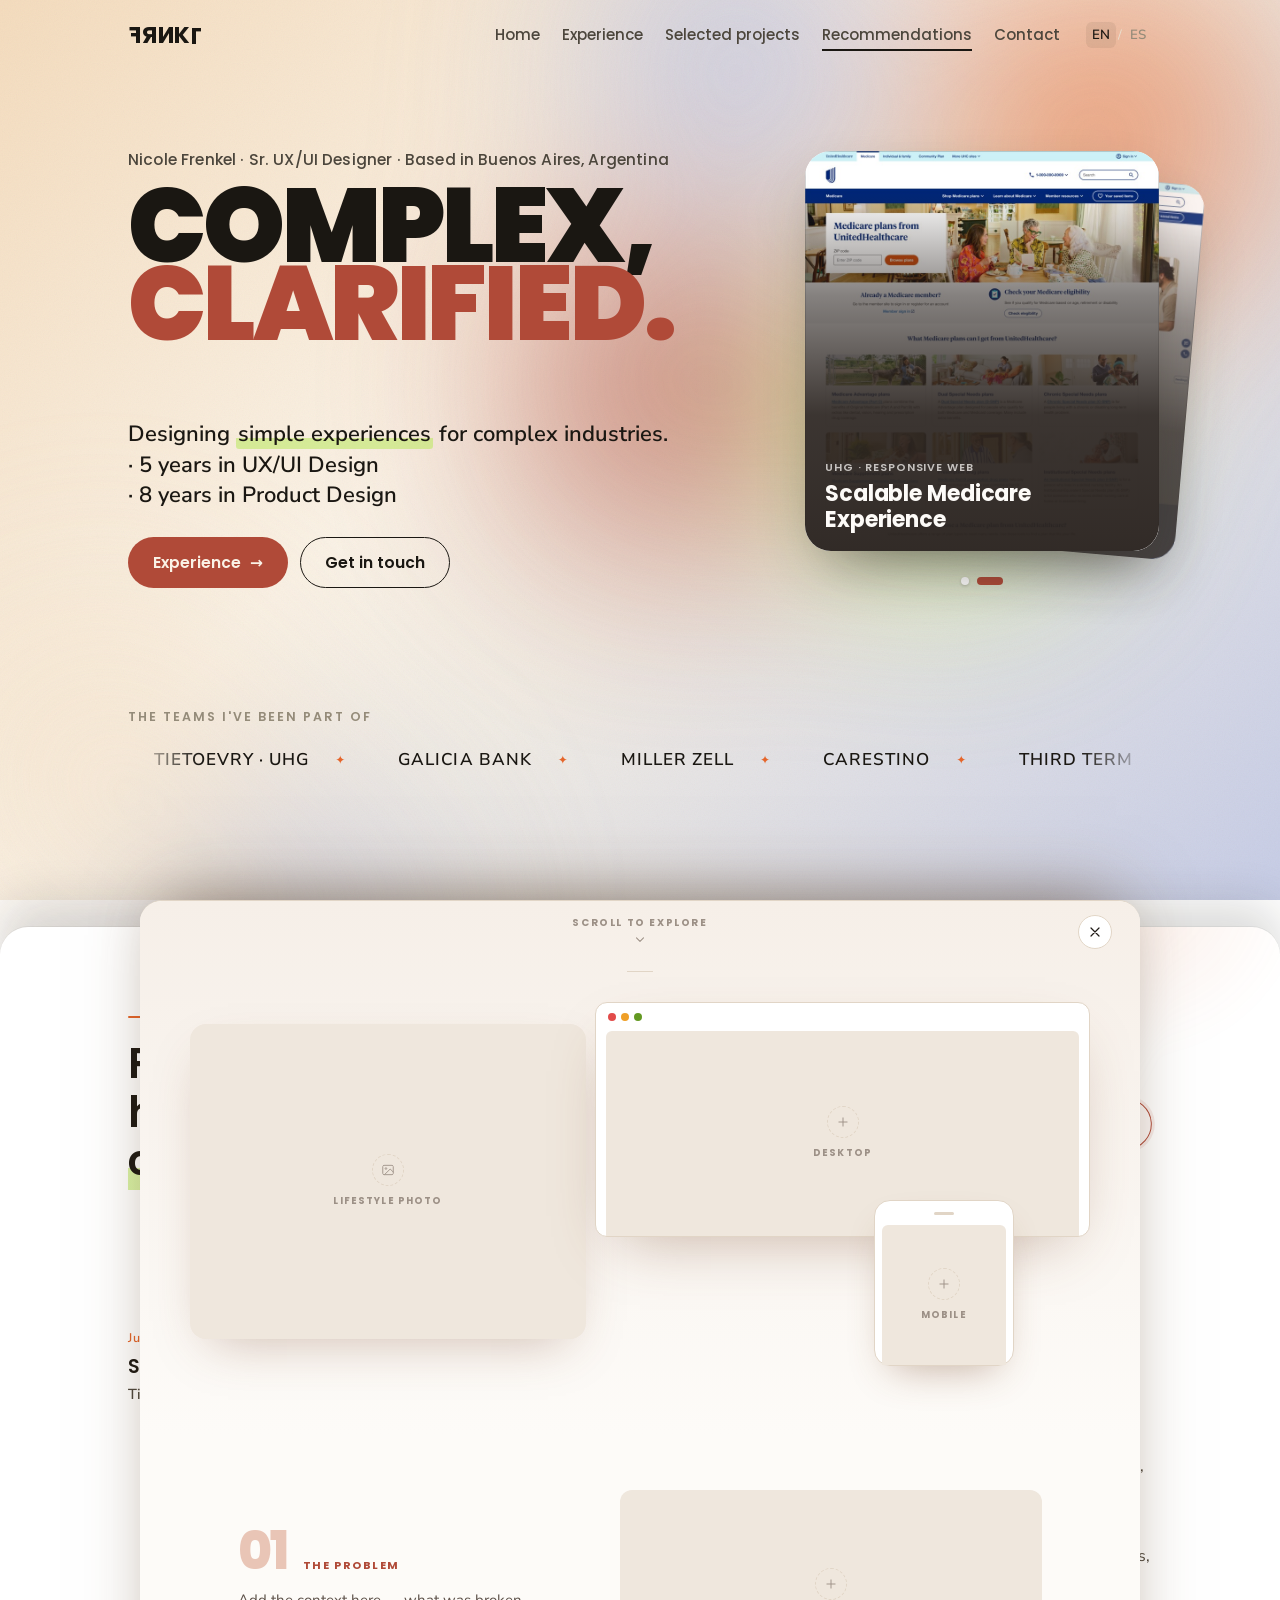
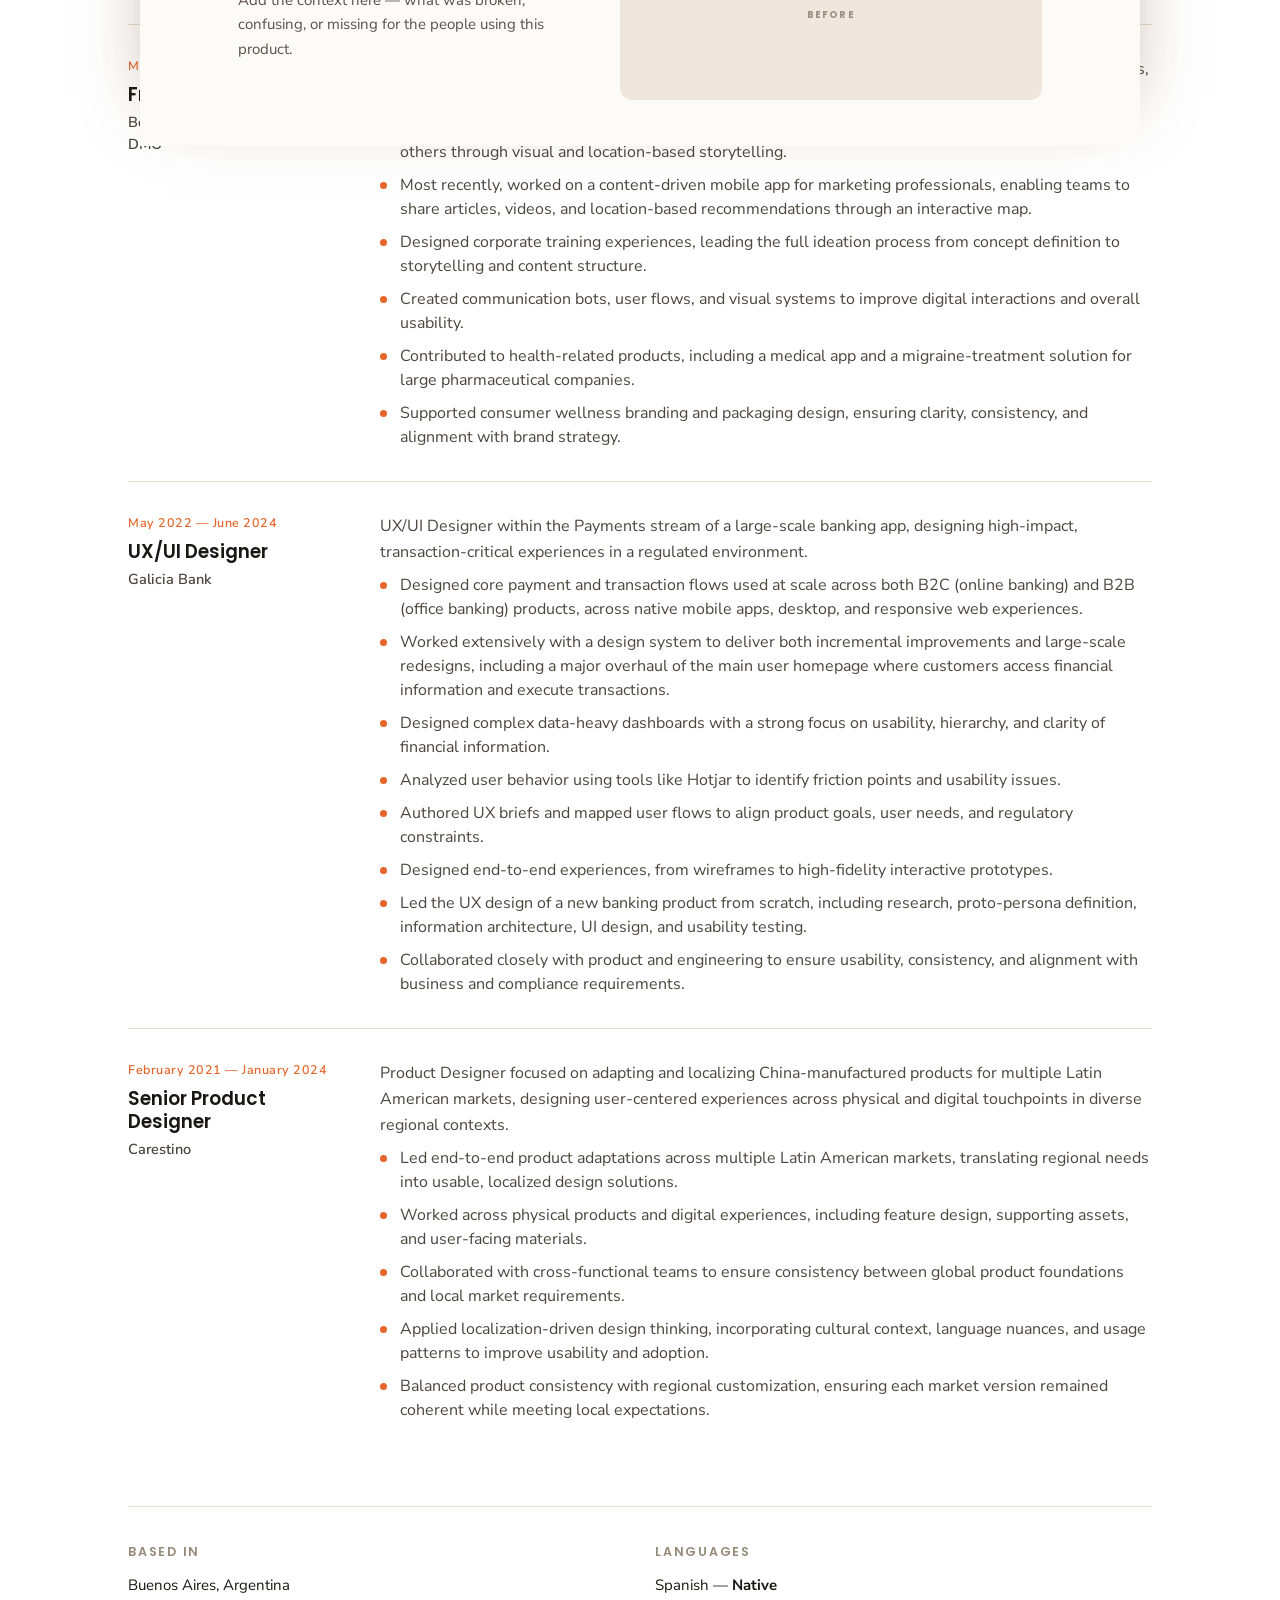
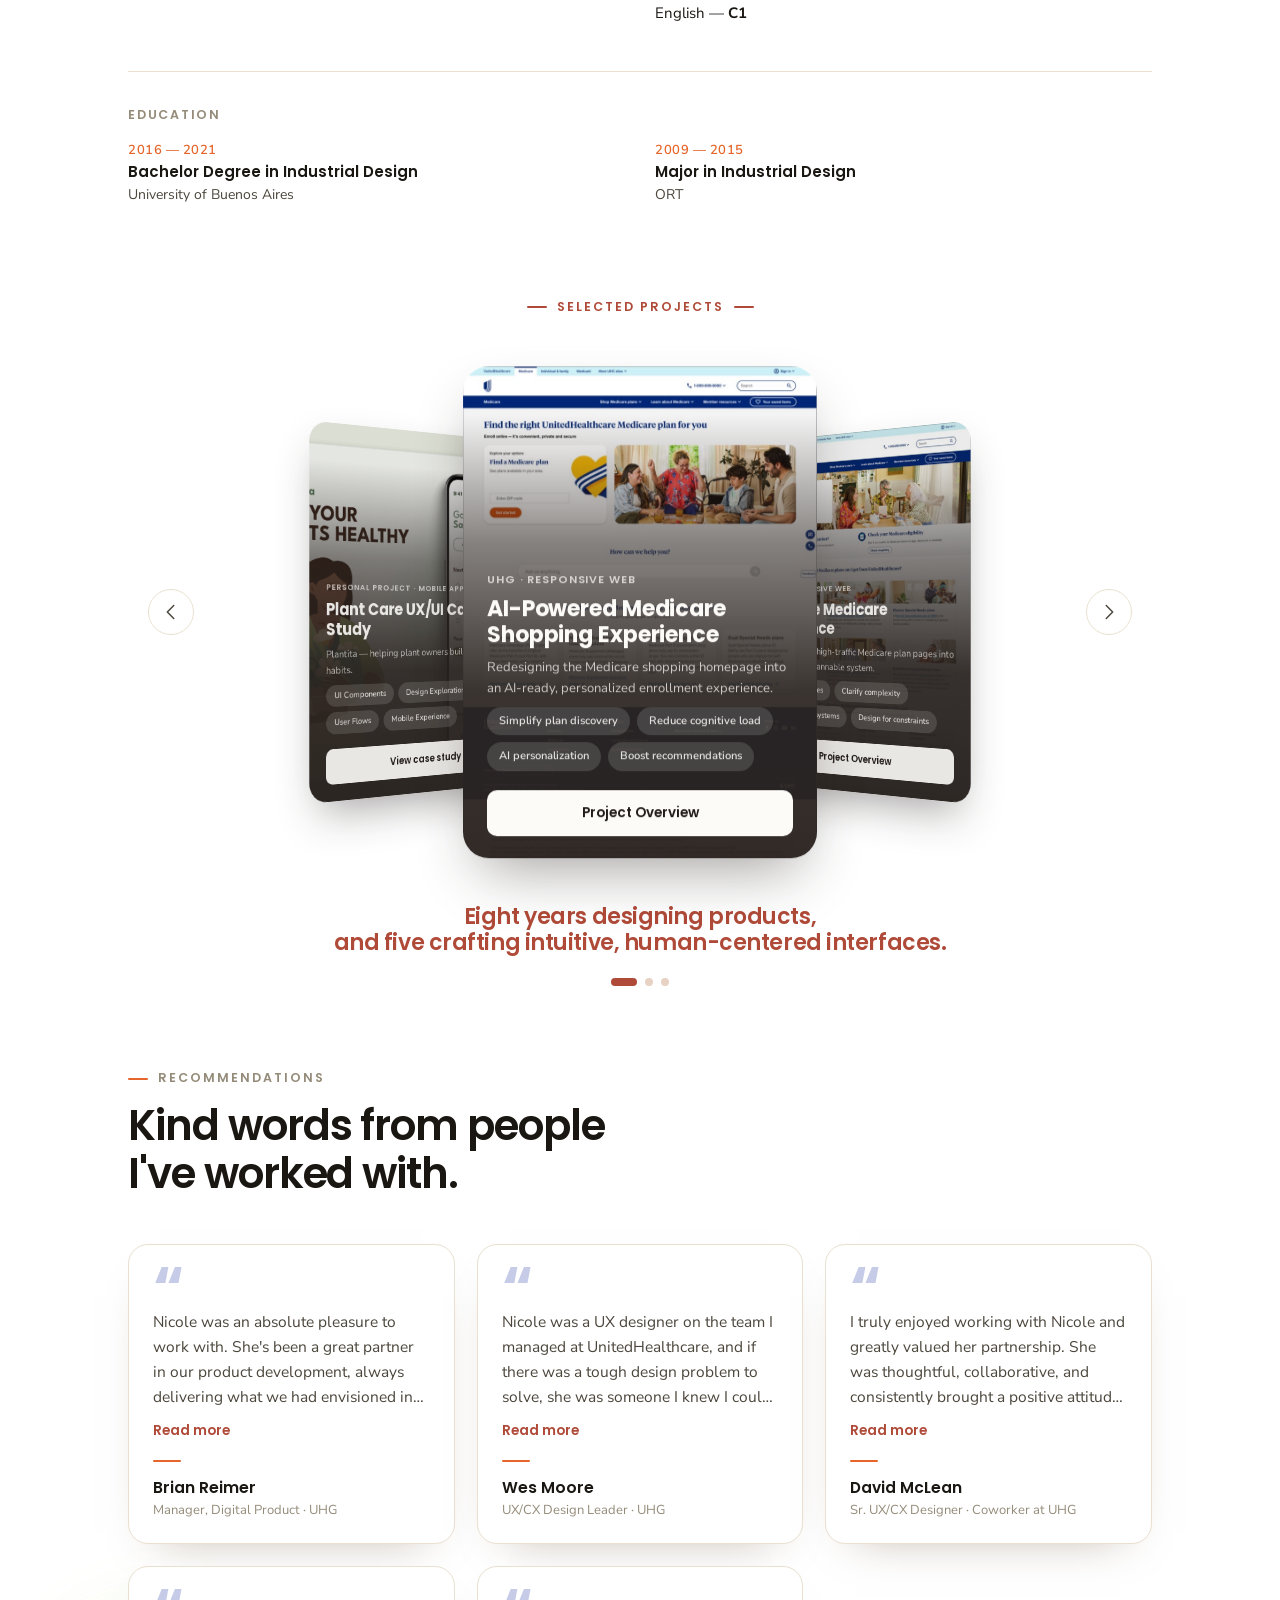
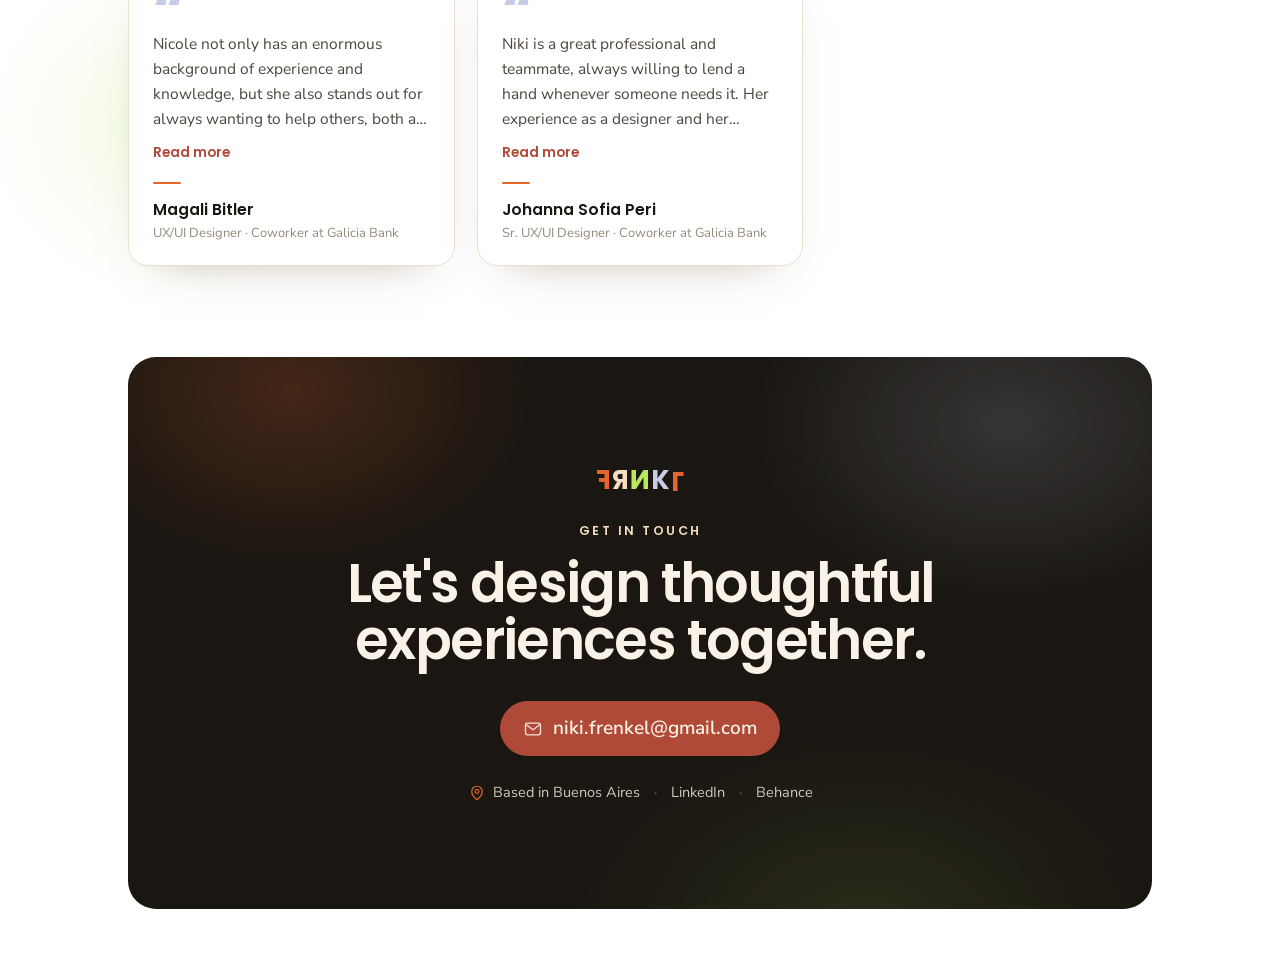
==== commit 262b90e7: "Rediseñar la navegación del pie del case study: Anterior y Siguiente como botones secondary en los e" ====
--- a/index.html
+++ b/index.html
@@ -1240,11 +1240,11 @@
             <span class="cs-footer-name" id="footerPrevName"></span>
           </span>
         </button>
-        <button class="cs-footer-btn" id="footerTopBtn" type="button">
+        <button class="cs-footer-btn tertiary" id="footerTopBtn" type="button">
           <svg viewBox="0 0 24 24" fill="none" stroke="currentColor" stroke-width="1.8" stroke-linecap="round" stroke-linejoin="round"><path d="M18 14l-6-6-6 6"/></svg>
           <span data-en="Back to top" data-es="Volver arriba">Back to top</span>
         </button>
-        <button class="cs-footer-btn primary cs-footer-dir cs-footer-dir-next" id="footerNextBtn" type="button">
+        <button class="cs-footer-btn cs-footer-dir cs-footer-dir-next" id="footerNextBtn" type="button">
           <span class="cs-footer-txt">
             <span class="cs-footer-eyebrow" data-en="Next project" data-es="Próximo proyecto">Next project</span>
             <span class="cs-footer-name" id="footerNextName"></span>
--- a/styles.css
+++ b/styles.css
@@ -489,17 +489,21 @@
 
 /* Barra al pie del case study (siempre después del contenido, genérico o
    a medida): cerrar / volver arriba / pasar al siguiente proyecto. */
-.cs-footer-nav{ display:flex; align-items:center; justify-content:center; gap:12px; flex-wrap:wrap;
+.cs-footer-nav{ display:flex; align-items:center; justify-content:space-between; gap:12px; flex-wrap:wrap;
   margin:72px clamp(20px,5vw,48px) 0; padding:28px clamp(20px,5vw,48px) 44px; border-top:1px solid var(--cs-border); }
-.cs-footer-btn{ display:inline-flex; align-items:center; gap:8px; font-family:var(--font-primary); font-weight:600;
-  font-size:14px; cursor:pointer; border-radius:100px; padding:12px 22px; border:1px solid var(--cs-border);
-  background:#fff; color:var(--cs-ink); transition:background .18s, color .18s, border-color .18s, transform .18s; }
-.cs-footer-btn:hover{ transform:translateY(-2px); background:var(--cs-ink); color:var(--cs-cream); border-color:var(--cs-ink); }
-.cs-footer-btn svg{ width:15px; height:15px; }
-.cs-footer-btn.primary{ background:var(--cs-brick); color:var(--cs-cream); border-color:var(--cs-brick); }
-.cs-footer-btn.primary:hover{ background:var(--cs-ink); border-color:var(--cs-ink); }
+/* Anterior / Siguiente = secondary (contorno). SIN transform en hover: un
+   transform promueve el botón a capa GPU dentro del sheet gigante y el
+   repintado quedaba ~1s en negro. Sólo cambian color/borde/fondo. */
+.cs-footer-btn{ display:inline-flex; align-items:center; gap:10px; font-family:var(--font-primary); font-weight:600;
+  font-size:14px; cursor:pointer; border-radius:100px; padding:12px 20px; border:1px solid var(--cs-border);
+  background:transparent; color:var(--cs-ink); transition:background .18s, color .18s, border-color .18s; }
+.cs-footer-btn:hover{ background:rgba(176,74,56,.08); color:var(--cs-brick); border-color:var(--cs-brick); }
+.cs-footer-btn svg{ width:15px; height:15px; flex:none; }
+/* Volver arriba = tertiary: sólo texto, sin borde ni fondo. */
+.cs-footer-btn.tertiary{ border-color:transparent; background:transparent; color:var(--cs-ink-soft); }
+.cs-footer-btn.tertiary:hover{ background:transparent; border-color:transparent; color:var(--cs-brick); }
 /* Botones anterior/siguiente: eyebrow chico + nombre del proyecto en 2 líneas */
-.cs-footer-dir{ max-width:44%; }
+.cs-footer-dir{ max-width:42%; }
 .cs-footer-txt{ display:flex; flex-direction:column; gap:2px; line-height:1.25; min-width:0; text-align:left; }
 .cs-footer-dir-next .cs-footer-txt{ text-align:right; }
 .cs-footer-eyebrow{ font-size:9.5px; font-weight:700; letter-spacing:.14em; text-transform:uppercase; opacity:.68; }
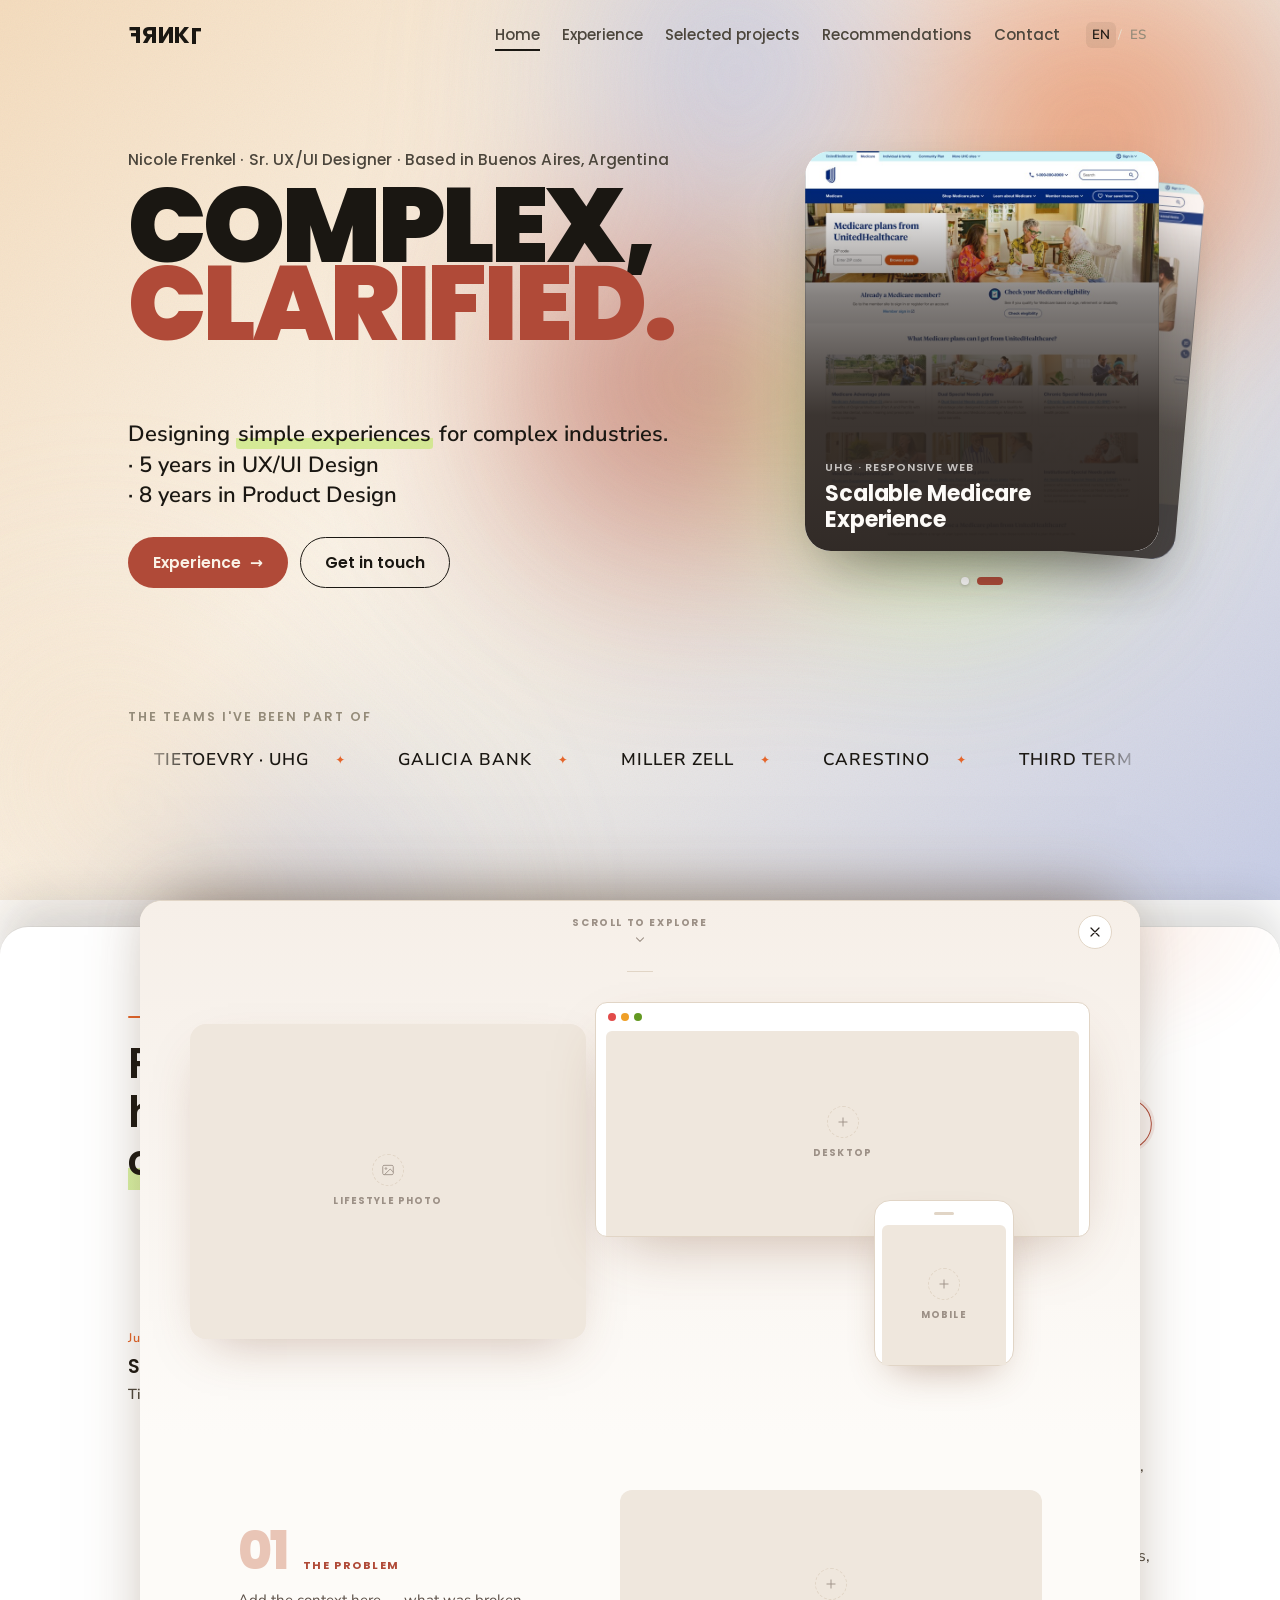
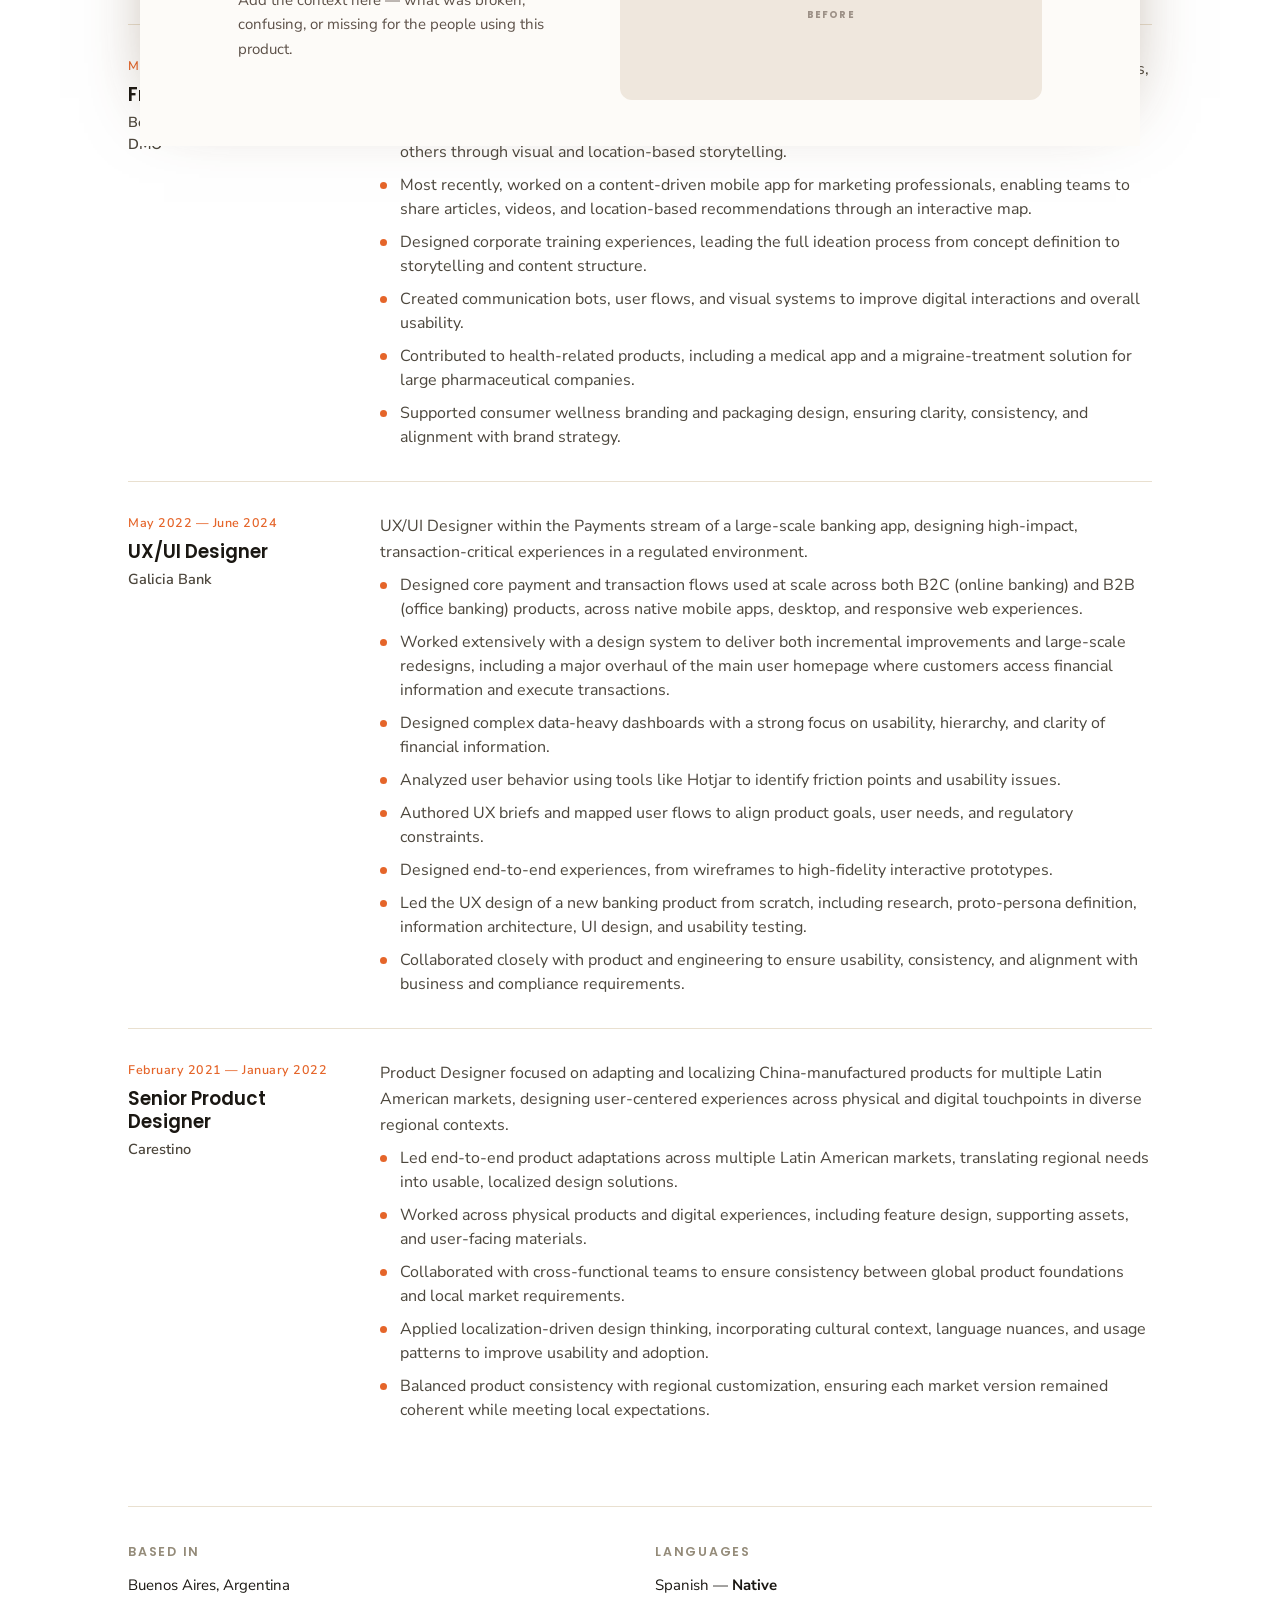
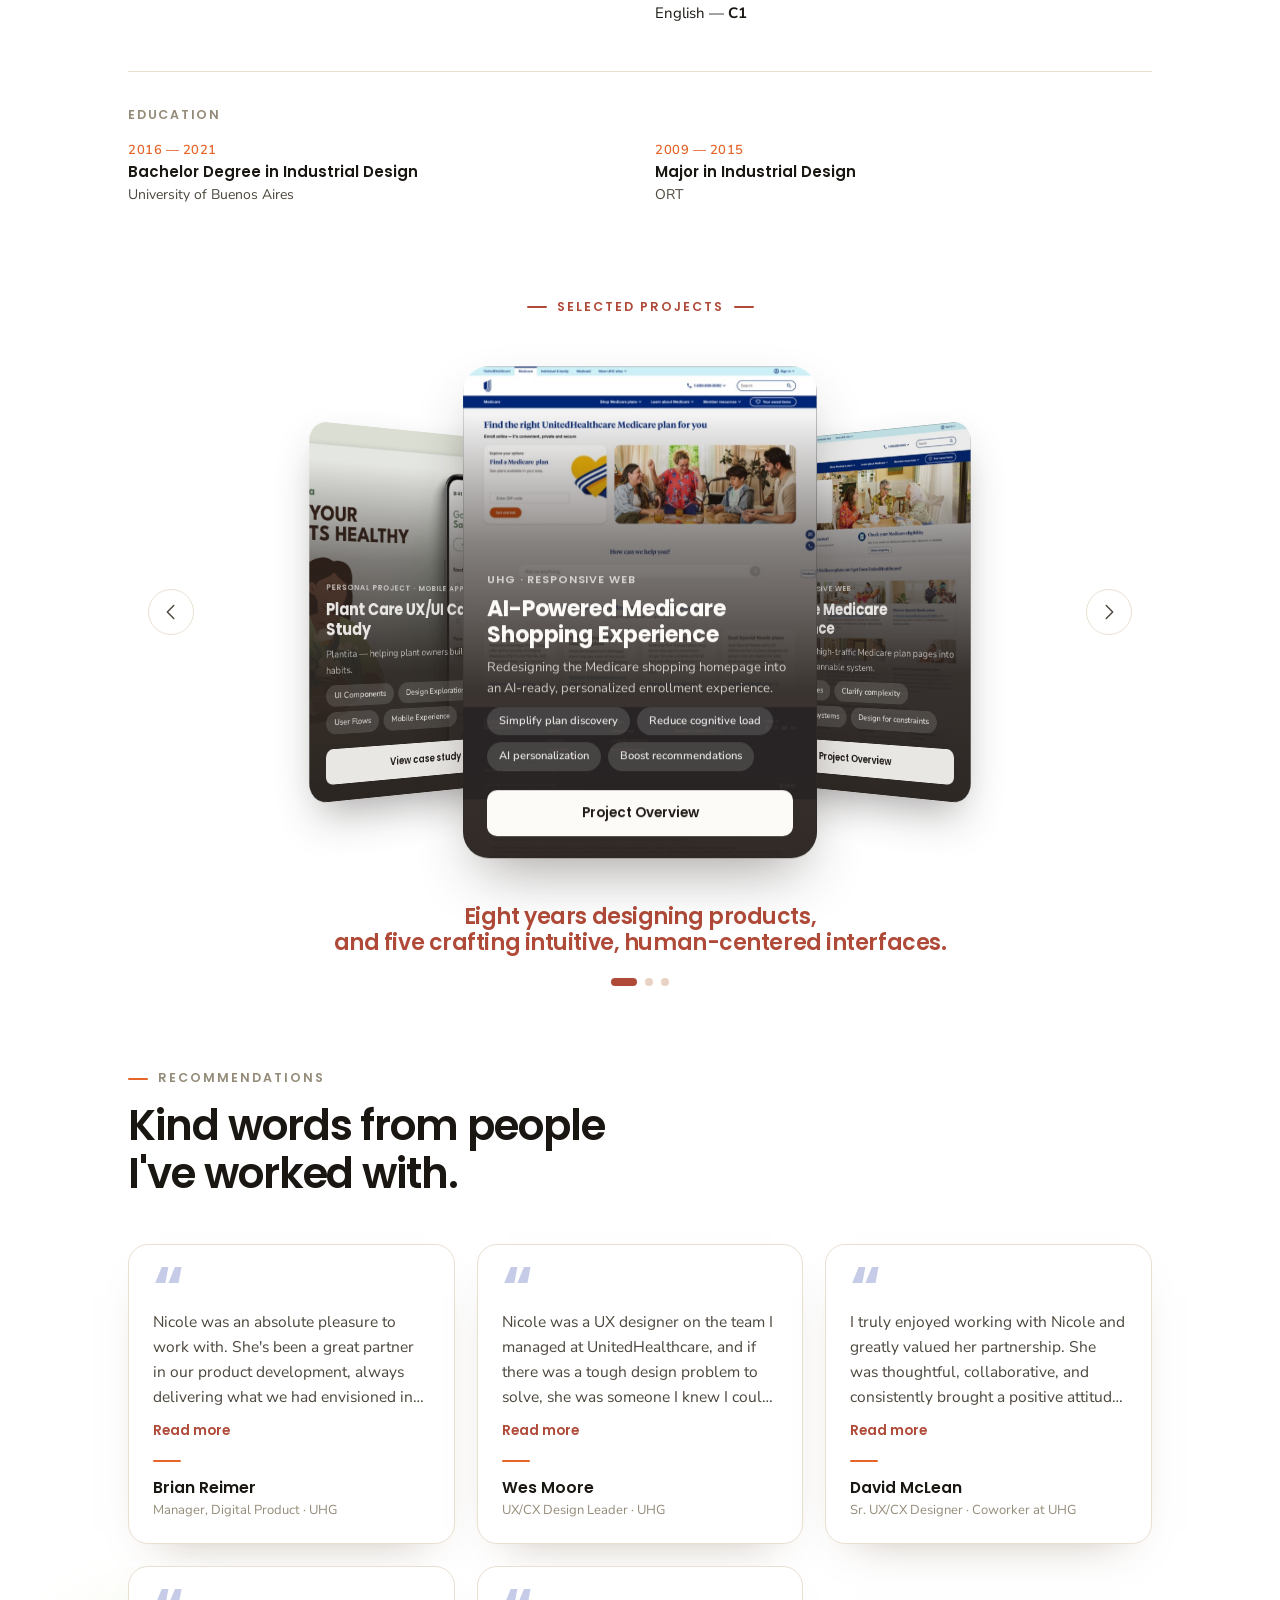
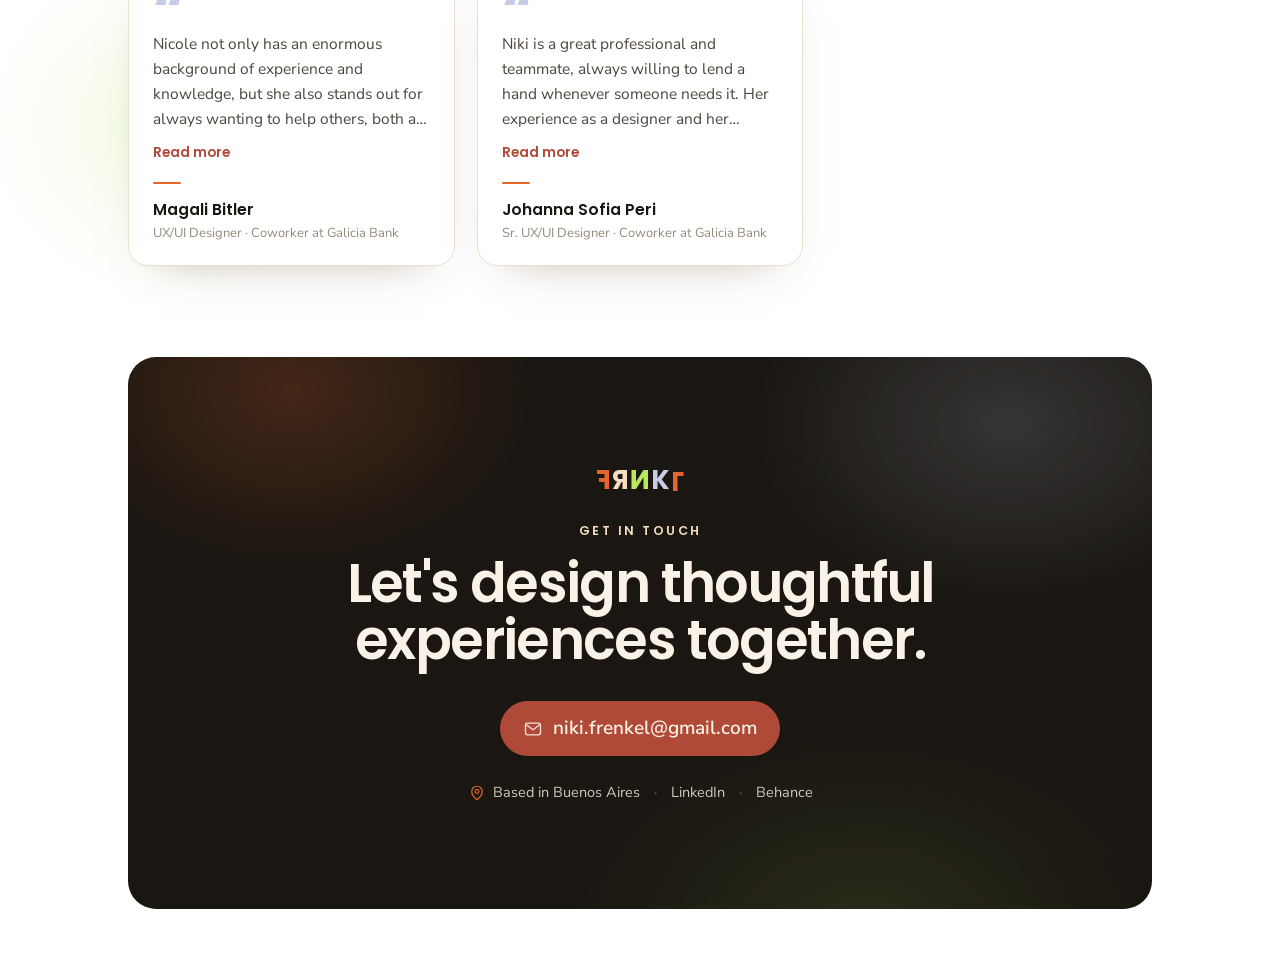
==== commit d85e8e10: "Corregir la fecha de Carestino en la experiencia: February 2021 — January 2022 (antes decía enero 20" ====
--- a/index.html
+++ b/index.html
@@ -94,7 +94,7 @@
           <div class="journey-head-text">
             <div class="marquee-label" data-en="Experience" data-es="Experiencia">Experience</div>
             <h2 class="journey-title" data-en="From Argentine finance to U.S. healthcare — <span class='hl'>simplifying complexity through design</span>." data-es="Desde el sistema bancario en Argentina a la industria de salud en EE.UU. — <span class='hl'>simplificando la complejidad a través del diseño</span>.">From Argentine finance to U.S. healthcare — <span class="hl">simplifying complexity through design</span>.</h2>
-            <a class="btn tertiary cv-btn" href="assets/nicole-frenkel-experience.pdf" download="Nicole Frenkel Sr. UX-UI Designer.pdf" data-en="<span class='cv-ico' aria-hidden='true'>↓</span> Download PDF" data-es="<span class='cv-ico' aria-hidden='true'>↓</span> Descargar PDF"><span class="cv-ico" aria-hidden="true">↓</span> Download PDF</a>
+            <a class="btn tertiary cv-btn" href="assets/nicole-frenkel-experience.pdf" download="Nicole Frenkel Sr UXUI Designer.pdf" data-en="<span class='cv-ico' aria-hidden='true'>↓</span> Download PDF" data-es="<span class='cv-ico' aria-hidden='true'>↓</span> Descargar PDF"><span class="cv-ico" aria-hidden="true">↓</span> Download PDF</a>
           </div>
           <div class="stamp" role="img" aria-label="Professional complexity untangler">
             <svg class="stamp-ico" viewBox="0 0 24 24" fill="none" stroke="currentColor" stroke-width="1.5" stroke-linecap="round" stroke-linejoin="round" aria-hidden="true">
@@ -159,7 +159,7 @@
             <div class="tl-meta">
               <div class="role" data-en="Senior Product Designer" data-es="Diseñadora Senior de Producto">Senior Product Designer</div>
               <div class="place">Carestino</div>
-              <div class="yr" data-en="February 2021 — January 2024" data-es="Febrero 2021 — Enero 2024">February 2021 — January 2024</div>
+              <div class="yr" data-en="February 2021 — January 2022" data-es="Febrero 2021 — Enero 2022">February 2021 — January 2022</div>
             </div>
             <p class="tl-desc" data-en="Product Designer focused on adapting and localizing China-manufactured products for multiple Latin American markets, designing user-centered experiences across physical and digital touchpoints in diverse regional contexts." data-es="Diseñadora de Producto enfocada en adaptar y localizar productos fabricados en China para múltiples mercados de Latinoamérica, diseñando experiencias centradas en el usuario en touchpoints físicos y digitales en distintos contextos regionales.">Product Designer focused on adapting and localizing China-manufactured products for multiple Latin American markets, designing user-centered experiences across physical and digital touchpoints in diverse regional contexts.</p>
             <ul class="tl-bullets">
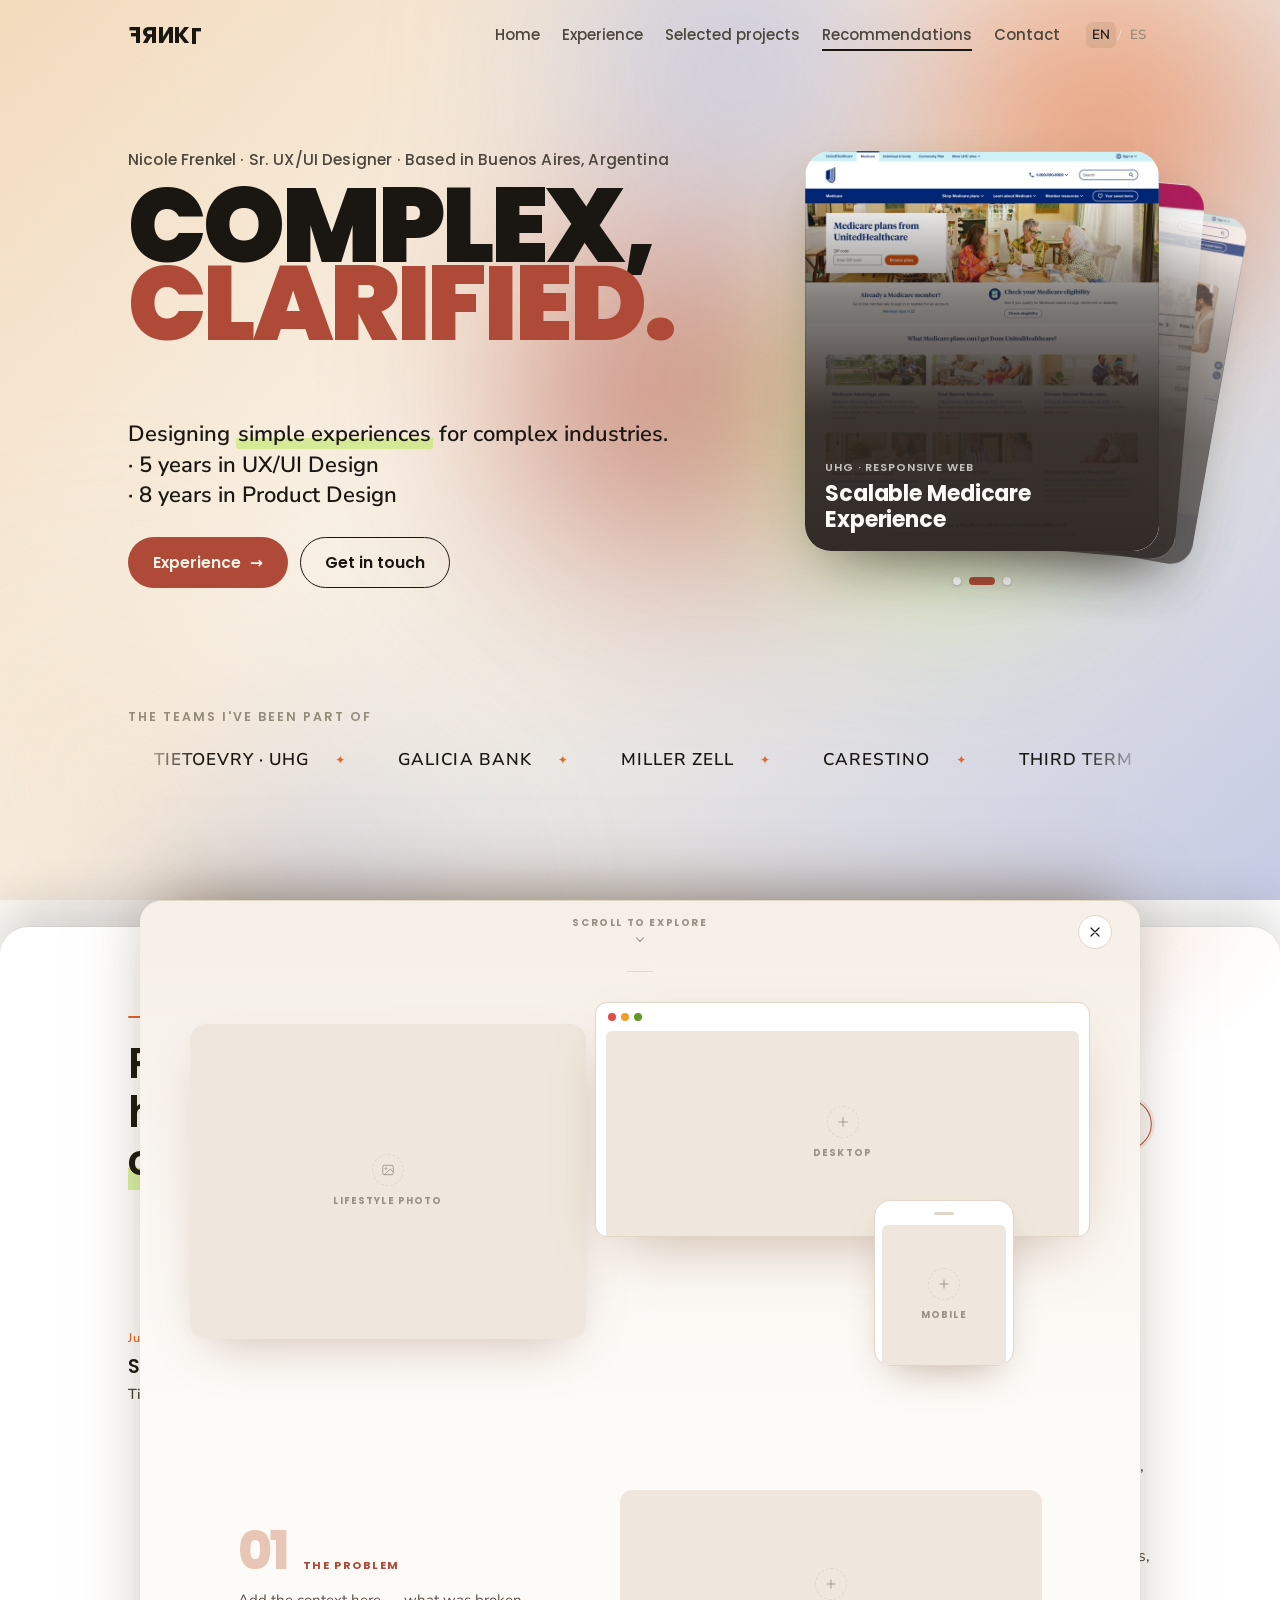
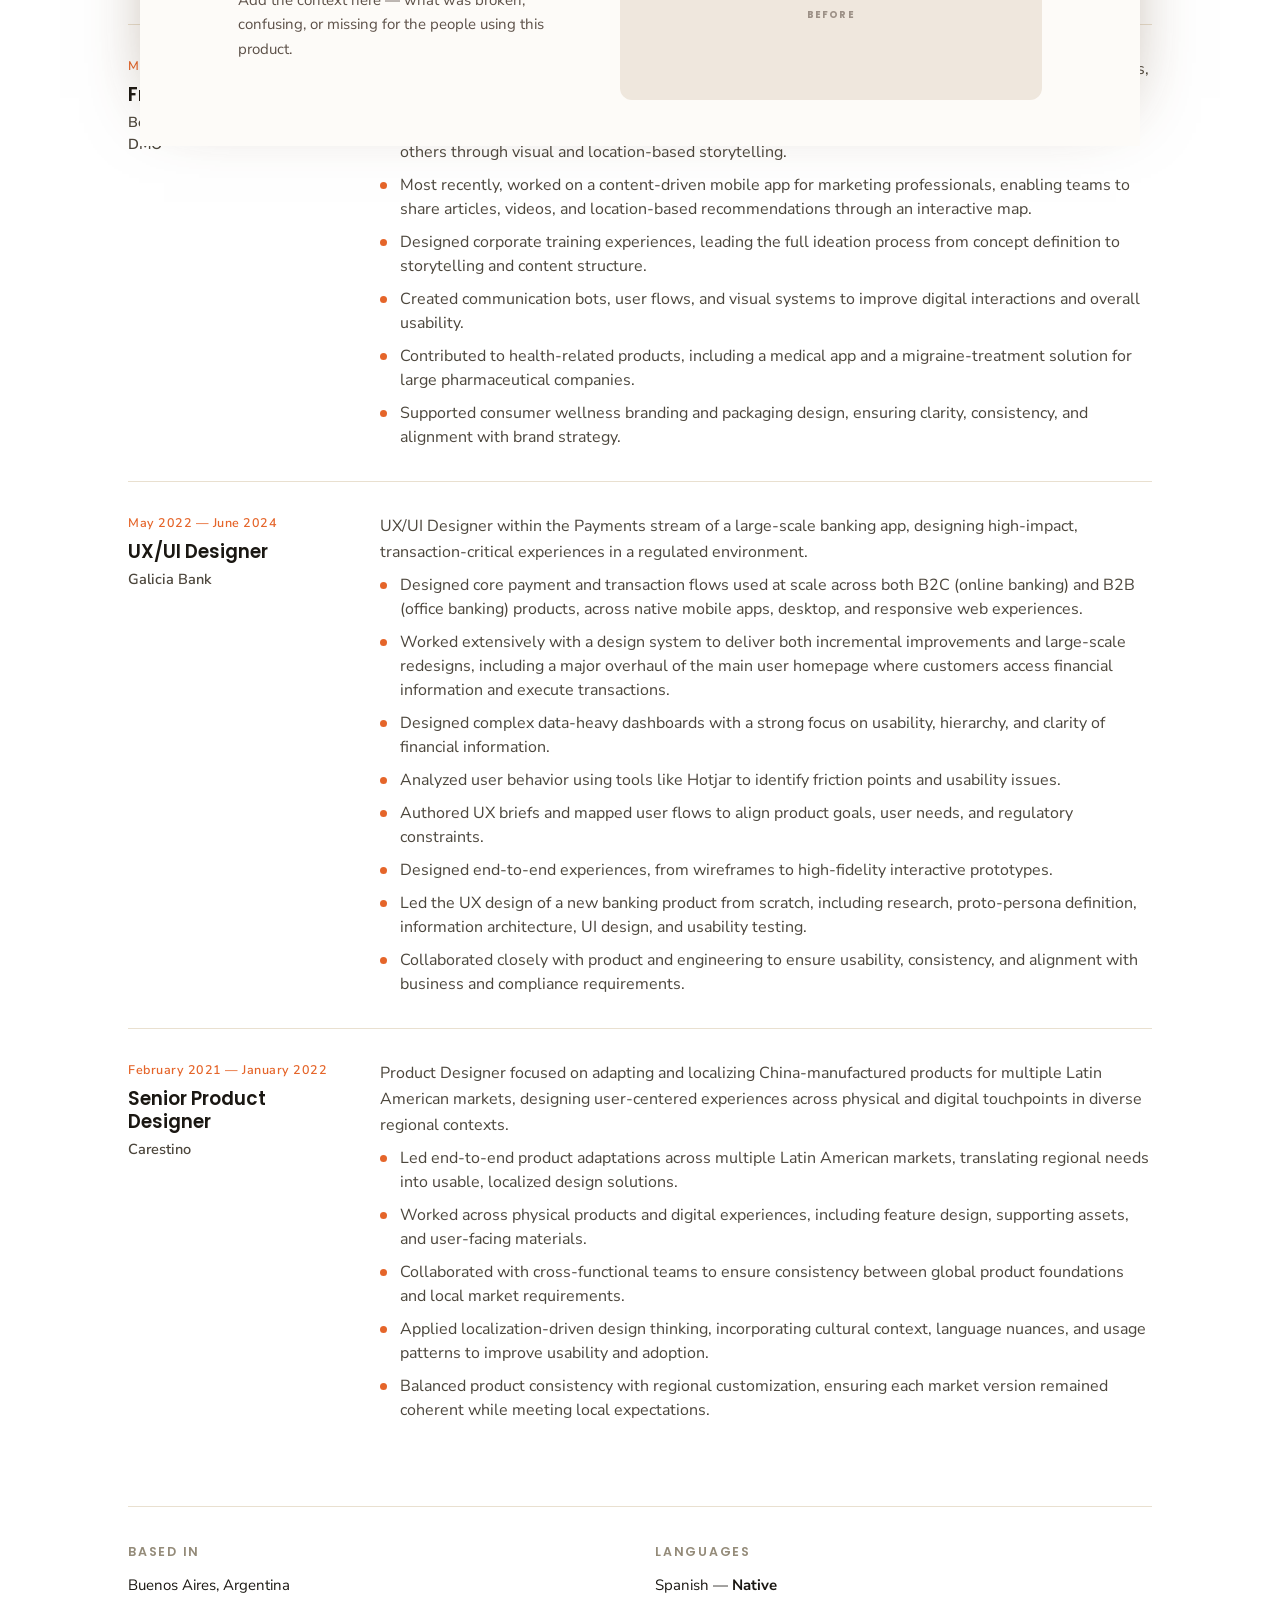
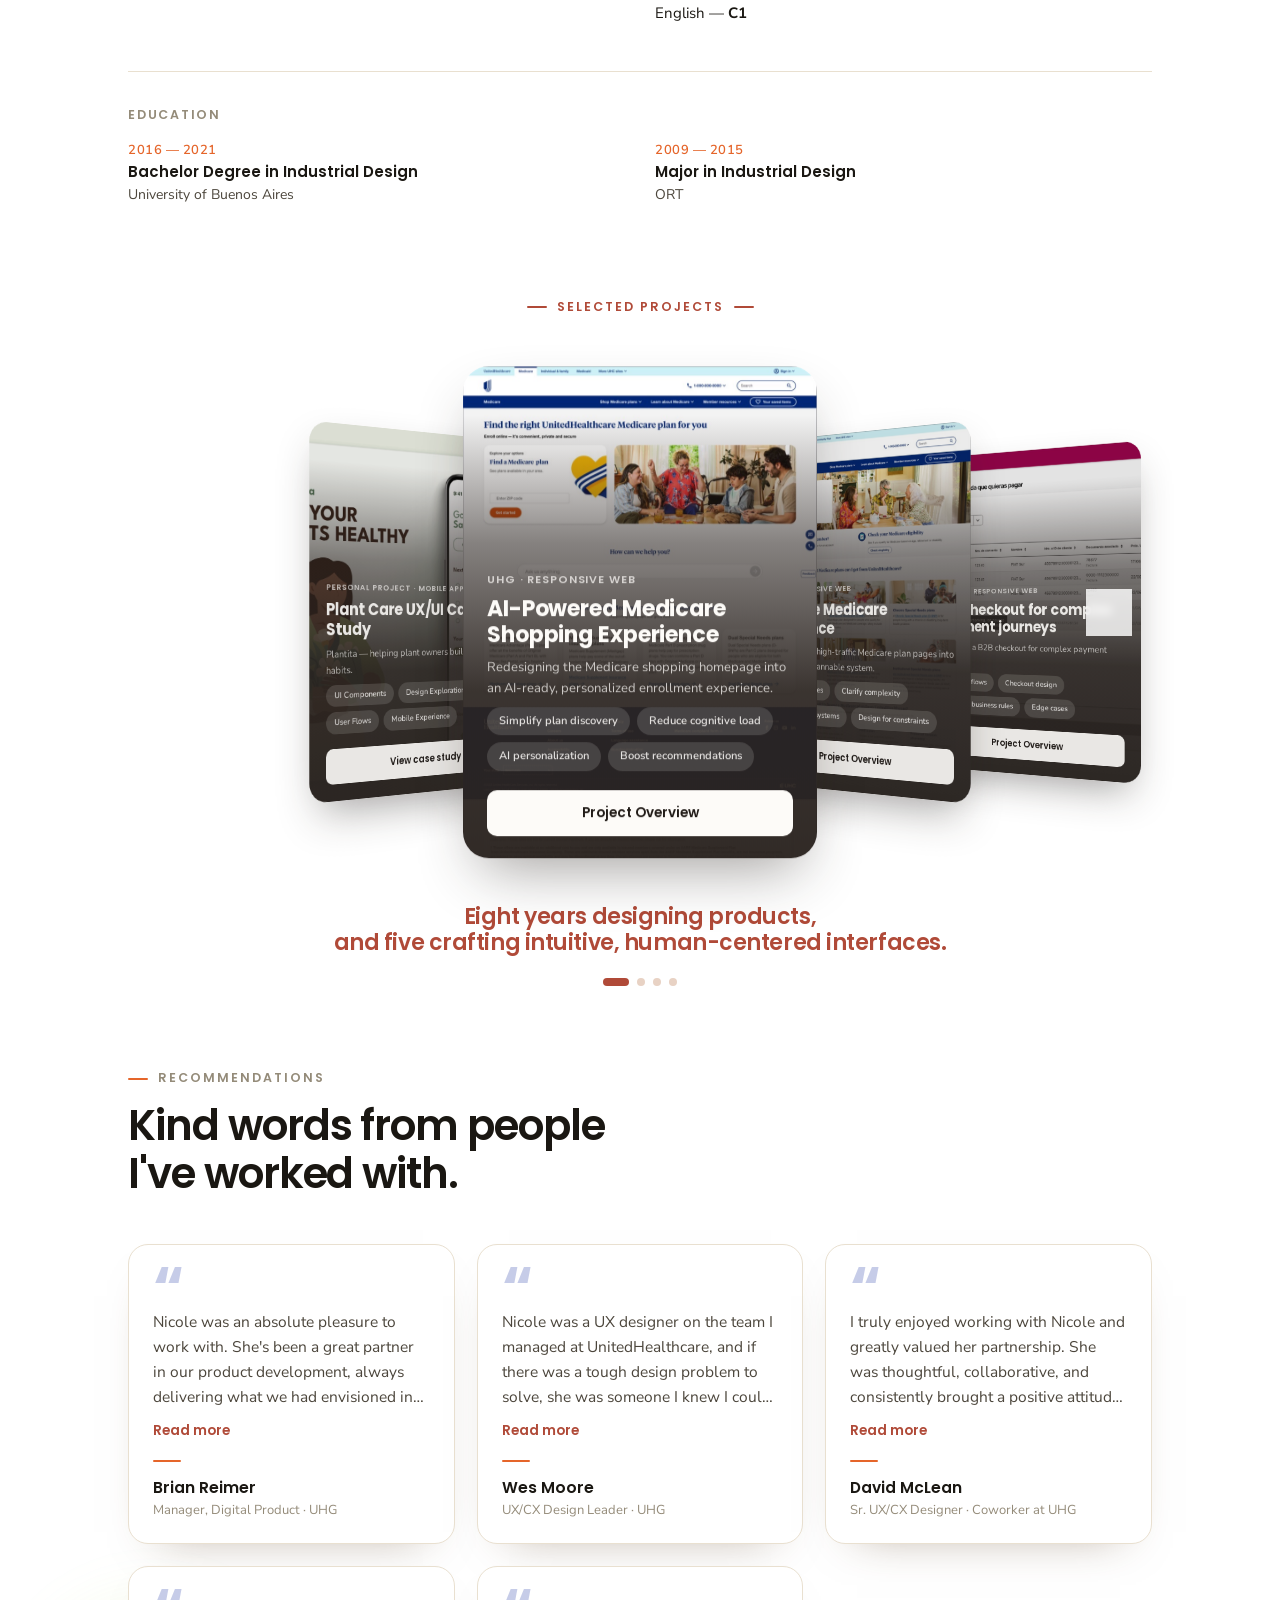
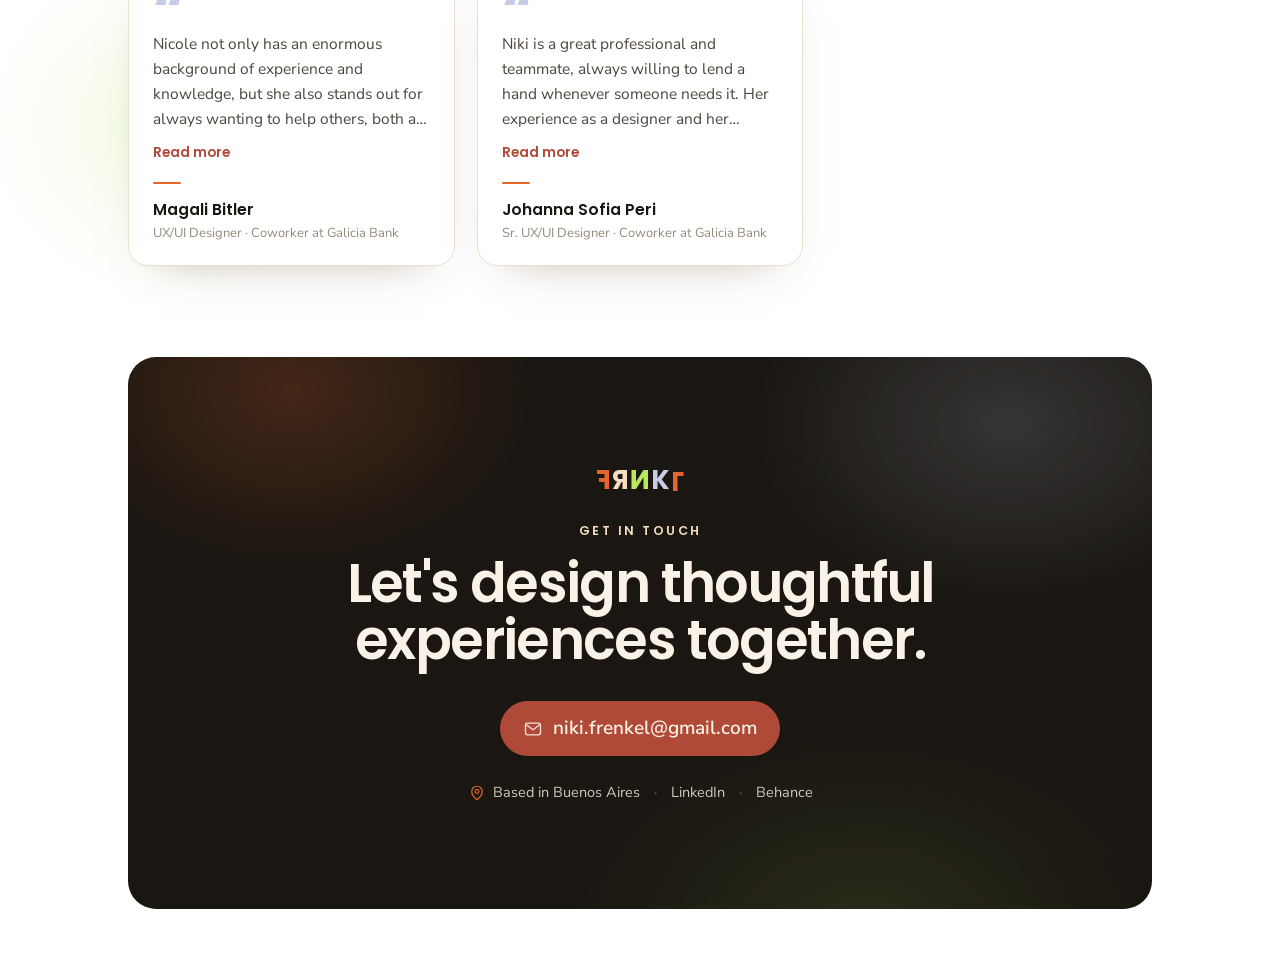
==== commit 72c272a7: "Agregar el case study Portal de Cobros (Galicia) con sus imágenes, dejar el bottom sheet fijo en tam" ====
--- a/index.html
+++ b/index.html
@@ -394,9 +394,9 @@
       <div class="cs-custom" id="csMedicare" hidden>
 
         <!-- COVER: título + subtítulo primero, después la comparación From→To (patrón Plantita) -->
-        <div style="padding:56px clamp(20px,5vw,48px) 44px;background:linear-gradient(180deg,#f6efe8 0%,var(--cream) 100%);">
+        <div style="padding:56px clamp(20px,5vw,48px) 44px;border-image:linear-gradient(180deg,#f6efe8 0%,var(--cream) 100%) fill 0/0/0 100vw;">
           <div style="text-align:center;margin-bottom:22px;">
-            <p class="klabel brick" style="margin:0;letter-spacing:3px;" data-en="UHG · Responsive Web" data-es="UHG · Web responsive">UHG · Responsive Web</p>
+            <p class="klabel brick" style="margin:0;letter-spacing:3px;" data-en="UHG" data-es="UHG">UHG</p>
             <div style="width:26px;height:1px;background:#d9c3b6;margin:14px auto 0;"></div>
           </div>
           <div style="text-align:center;max-width:640px;margin:0 auto 38px;">
@@ -617,9 +617,9 @@
       <div class="cs-custom" id="csShopPages" hidden>
 
         <!-- COVER: título + subtítulo primero, después la comparación From→To (patrón Plantita) -->
-        <div style="padding:56px clamp(20px,5vw,48px) 44px;background:linear-gradient(180deg,#f6efe8 0%,var(--cream) 100%);">
+        <div style="padding:56px clamp(20px,5vw,48px) 44px;border-image:linear-gradient(180deg,#f6efe8 0%,var(--cream) 100%) fill 0/0/0 100vw;">
           <div style="text-align:center;margin-bottom:22px;">
-            <p class="klabel brick" style="margin:0;letter-spacing:3px;" data-en="UX · US Healthcare" data-es="UX · Salud EE.UU.">UX · US Healthcare</p>
+            <p class="klabel brick" style="margin:0;letter-spacing:3px;" data-en="UHG" data-es="UHG">UHG</p>
             <div style="width:26px;height:1px;background:#d9c3b6;margin:14px auto 0;"></div>
           </div>
           <div style="text-align:center;max-width:660px;margin:0 auto 38px;">
@@ -943,6 +943,320 @@
       </div><!-- /#csShopPages -->
 
       <!-- ============================================================
+           CASE STUDY: Portal de Cobros (Galicia · Squad de Cobros)
+           Mismo esqueleto .cs-custom y misma paleta que los case studies
+           de Medicare. Checkout B2B con notas de crédito + Interbanking.
+           Imágenes: versiones web (1600px) generadas desde los originales
+           de assets/case-studies/Galicia/ → assets/case-studies/cobros/.
+           Se elige vía content.js (caseStudyEl:"csCobros").
+           ============================================================ -->
+      <div class="cs-custom" id="csCobros" hidden>
+
+        <!-- COVER / HERO -->
+        <div style="padding:56px clamp(20px,5vw,48px) 44px;border-image:linear-gradient(180deg,#f6efe8 0%,var(--cream) 100%) fill 0/0/0 100vw;">
+          <div style="text-align:center;margin-bottom:22px;">
+            <p class="klabel brick" style="margin:0;letter-spacing:3px;" data-en="Galicia Bank" data-es="Galicia Bank">Galicia Bank</p>
+            <div style="width:26px;height:1px;background:#d9c3b6;margin:14px auto 0;"></div>
+          </div>
+          <div style="text-align:center;max-width:640px;margin:0 auto 38px;">
+            <h1 class="disp" style="font-weight:700;font-size:clamp(26px,4.2vw,34px);line-height:1.1;margin:0;color:var(--ink);" data-en="Turning complex B2B payments into a seamless checkout" data-es="Transformar pagos B2B complejos en un checkout fluido">Turning complex B2B payments into a seamless checkout</h1>
+            <p style="margin:16px auto 0;font-size:17px;line-height:1.55;color:var(--dark);max-width:580px;" data-en="Bringing debt discovery, credit notes, Interbanking, and payment confirmation into a single guided experience." data-es="Reunir la búsqueda de deudas, las notas de crédito, Interbanking y la confirmación del pago en una única experiencia guiada.">Bringing debt discovery, credit notes, Interbanking, and payment confirmation into a single guided experience.</p>
+          </div>
+          <div style="max-width:860px;margin:0 auto;">
+            <div class="browser"><div class="bbar"><span style="background:#E24B4A"></span><span style="background:#EF9F27"></span><span style="background:#639922"></span></div><img src="assets/case-studies/cobros/home.jpg" alt="Portal home: pay invoices from any wallet or banking app, with the three steps to get started" width="1600" height="1902" loading="lazy" decoding="async"></div>
+            <p class="cap" data-en="Portal home — the entry point to find and pay outstanding debts" data-es="Home del portal — el punto de entrada para encontrar y pagar las deudas pendientes">Portal home — the entry point to find and pay outstanding debts</p>
+          </div>
+        </div>
+
+        <!-- ===== THE CHALLENGE ===== -->
+        <div style="padding:52px clamp(20px,5vw,40px) 0;">
+          <p class="klabel brick" style="margin:0 0 14px;letter-spacing:2px;" data-en="The challenge" data-es="El desafío">The challenge</p>
+          <p class="disp" style="margin:0 0 18px;font-weight:700;font-size:clamp(20px,3vw,25px);line-height:1.25;color:var(--ink);max-width:640px;" data-en="Not just new payment methods — a more complex payment journey." data-es="No se trataba solo de sumar medios de pago — sino de un recorrido de pago más complejo.">Not just new payment methods — a more complex payment journey.</p>
+          <p style="margin:0 0 16px;font-size:15px;line-height:1.65;color:var(--sec);max-width:640px;" data-en="The Payment experience allows businesses to collect invoices through CIG (Cobro Integrado de Gestión). The existing experience needed to evolve to support two important B2B payment scenarios: <span class='brick' style='font-weight:600;'>credit notes</span> and <span class='brick' style='font-weight:600;'>Interbanking</span>." data-es="La Payment experience permite a las empresas cobrar sus facturas a través de CIG (Cobro Integrado de Gestión). La experiencia existente tenía que evolucionar para soportar dos escenarios de pago B2B clave: <span class='brick' style='font-weight:600;'>notas de crédito</span> e <span class='brick' style='font-weight:600;'>Interbanking</span>.">The Payment experience allows businesses to collect invoices through CIG (Cobro Integrado de Gestión). The existing experience needed to evolve to support two important B2B payment scenarios: <span class="brick" style="font-weight:600;">credit notes</span> and <span class="brick" style="font-weight:600;">Interbanking</span>.</p>
+          <p style="margin:0 0 16px;font-size:15px;line-height:1.65;color:var(--sec);max-width:640px;" data-en="The challenge wasn't simply adding new payment methods. I had to design a checkout that could guide users through a more complex payment journey, from identifying their outstanding debts to completing the payment, while making sure the transaction could later be correctly reconciled with the corresponding invoice." data-es="El desafío no era simplemente agregar medios de pago. Tenía que diseñar un checkout capaz de guiar a los usuarios a través de un recorrido de pago más complejo, desde identificar sus deudas pendientes hasta completar el pago, asegurando además que la transacción pudiera conciliarse después correctamente con la factura correspondiente.">The challenge wasn't simply adding new payment methods. I had to design a checkout that could guide users through a more complex payment journey, from identifying their outstanding debts to completing the payment, while making sure the transaction could later be correctly reconciled with the corresponding invoice.</p>
+          <p style="margin:0;font-size:15px;line-height:1.65;color:var(--sec);max-width:640px;" data-en="The experience also had to work for users who were not Galicia customers, meaning the checkout couldn't rely on the usual authenticated banking experience." data-es="Además, la experiencia tenía que funcionar para usuarios que no eran clientes de Galicia, así que el checkout no podía apoyarse en la experiencia bancaria autenticada de siempre.">The experience also had to work for users who were not Galicia customers, meaning the checkout couldn't rely on the usual authenticated banking experience.</p>
+        </div>
+
+        <!-- CONTEXTO (del brief): quién paga + dolores -->
+        <div style="padding:36px clamp(20px,5vw,40px) 0;">
+          <div class="streams" style="display:grid;grid-template-columns:1fr 1fr 1fr;gap:16px;margin-bottom:24px;">
+            <div class="stream">
+              <p class="klabel brick" style="margin:0 0 10px;font-size:10px;" data-en="Who pays" data-es="Quién paga">Who pays</p>
+              <p style="margin:0;font-size:13.5px;line-height:1.6;color:var(--sec);" data-en="Customers of the collecting companies — 99% businesses, and not Galicia customers. The archetypal user: an administrative employee at a car dealership paying for new units and spare parts." data-es="Clientes de las empresas recaudadoras — en un 99% personas jurídicas, y no clientes de Galicia. El usuario arquetípico: un administrativo de una concesionaria que paga unidades 0 km y repuestos.">Customers of the collecting companies — 99% businesses, and not Galicia customers. The archetypal user: an administrative employee at a car dealership paying for new units and spare parts.</p>
+            </div>
+            <div class="stream">
+              <p class="klabel brick" style="margin:0 0 10px;font-size:10px;" data-en="The payer's pain" data-es="El dolor del que paga">The payer's pain</p>
+              <p style="margin:0;font-size:13.5px;line-height:1.6;color:var(--sec);" data-en="Limited payment methods, scattered across different channels." data-es="Medios de pago limitados y dispersos en distintos canales.">Limited payment methods, scattered across different channels.</p>
+            </div>
+            <div class="stream">
+              <p class="klabel brick" style="margin:0 0 10px;font-size:10px;" data-en="The collector's pain" data-es="El dolor del que cobra">The collector's pain</p>
+              <p style="margin:0;font-size:13.5px;line-height:1.6;color:var(--sec);" data-en="No centralized payment methods to offer their customers — and a hard time matching incoming payments with the invoices they issued." data-es="No tener centralizados los medios de pago para ofrecer a sus clientes — y la dificultad de matchear los pagos recibidos con las facturas emitidas.">No centralized payment methods to offer their customers — and a hard time matching incoming payments with the invoices they issued.</p>
+            </div>
+          </div>
+
+          <!-- Por qué importaba -->
+          <div style="background:var(--dark);border-radius:16px;padding:32px 34px;display:flex;gap:20px;align-items:flex-start;">
+            <div style="flex-shrink:0;width:34px;height:34px;border-radius:50%;background:rgba(240,153,123,0.18);display:flex;align-items:center;justify-content:center;color:var(--coral);font-weight:800;font-family:'Archivo';">!</div>
+            <div>
+              <p class="klabel" style="margin:0 0 8px;color:var(--coral);" data-en="Why it mattered" data-es="Por qué importaba">Why it mattered</p>
+              <p style="margin:0;font-size:16px;line-height:1.55;color:#f0e7df;" data-en="There was no way to unify CIG payment methods and <span style='color:#fff;font-weight:600;'>match each payment to the invoice it settles</span> when the payer wasn't a Galicia customer. The need was urgent: if Galicia didn't solve it, companies would build it themselves — or competitors would, taking CIG collections with them." data-es="No había forma de unificar los medios de cobro de CIG y <span style='color:#fff;font-weight:600;'>matchear cada pago con la factura que cancela</span> cuando el pagador no era cliente de Galicia. La necesidad era urgente: si Galicia no lo resolvía, lo iban a hacer las propias empresas — o la competencia, llevándose la recaudación de CIG.">There was no way to unify CIG payment methods and <span style="color:#fff;font-weight:600;">match each payment to the invoice it settles</span> when the payer wasn't a Galicia customer. The need was urgent: if Galicia didn't solve it, companies would build it themselves — or competitors would, taking CIG collections with them.</p>
+            </div>
+          </div>
+        </div>
+
+        <!-- HIPÓTESIS -->
+        <div style="margin:24px clamp(20px,5vw,40px) 0;padding:30px clamp(22px,4vw,38px);background:var(--cream2);border-radius:16px;">
+          <p class="klabel brick" style="margin:0 0 10px;" data-en="Hypothesis" data-es="Hipótesis">Hypothesis</p>
+          <p style="margin:0;font-size:16px;line-height:1.6;color:#453b30;max-width:660px;font-weight:600;" data-en="If we add Interbanking and credit notes as payment methods, payers will use the portal more — making collections easier to manage for companies, since their customers will have more ways to pay." data-es="Si incorporamos Interbanking y notas de crédito como medios de pago, los pagadores van a usar más el portal — facilitando la gestión de cobros de las empresas, ya que sus clientes van a contar con más formas de pagar.">If we add Interbanking and credit notes as payment methods, payers will use the portal more — making collections easier to manage for companies, since their customers will have more ways to pay.</p>
+        </div>
+
+        <div style="margin:52px clamp(20px,5vw,40px) 52px;border-top:0.5px solid var(--border);"></div>
+
+        <!-- ===== DESIGNING THE CHECKOUT JOURNEY ===== -->
+        <div style="text-align:center;margin-bottom:14px;"><p class="klabel brick" style="margin:0;letter-spacing:3px;" data-en="Designing the checkout journey" data-es="Diseñando el recorrido del checkout">Designing the checkout journey</p></div>
+        <p style="max-width:600px;margin:0 auto 26px;padding:0 clamp(20px,5vw,40px);text-align:center;font-size:15px;line-height:1.65;color:var(--sec);" data-en="I designed the experience around the user's actual task: find what needs to be paid, understand what can be applied to it, and complete the payment." data-es="Diseñé la experiencia en torno a la tarea real del usuario: encontrar lo que tiene que pagar, entender qué se le puede aplicar y completar el pago.">I designed the experience around the user's actual task: find what needs to be paid, understand what can be applied to it, and complete the payment.</p>
+
+        <!-- Los 5 pasos como pills (mismo lenguaje que el "Process" de Plantita) -->
+        <div class="cb-steps" style="padding:0 clamp(20px,5vw,40px);margin-bottom:56px;">
+          <span><b>01</b> <span data-en="Find" data-es="Encontrar">Find</span></span>
+          <i aria-hidden="true">&rarr;</i>
+          <span><b>02</b> <span data-en="Review" data-es="Revisar">Review</span></span>
+          <i aria-hidden="true">&rarr;</i>
+          <span><b>03</b> <span data-en="Apply" data-es="Aplicar">Apply</span></span>
+          <i aria-hidden="true">&rarr;</i>
+          <span><b>04</b> <span data-en="Pay" data-es="Pagar">Pay</span></span>
+          <i aria-hidden="true">&rarr;</i>
+          <span class="on"><b>05</b> <span data-en="Outcome" data-es="Resultado">Outcome</span></span>
+        </div>
+
+        <div style="padding:0 clamp(20px,5vw,40px);display:flex;flex-direction:column;gap:64px;">
+
+          <!-- 01 · FIND -->
+          <div>
+            <div style="max-width:640px;margin-bottom:26px;">
+              <div style="display:flex;align-items:baseline;gap:14px;margin-bottom:14px;"><span class="bignum">01</span><span class="klabel brick" data-en="Find outstanding debts" data-es="Encontrar las deudas pendientes">Find outstanding debts</span></div>
+              <p style="margin:0 0 12px;font-size:15px;line-height:1.65;color:var(--sec);" data-en="Users first see their pending debts and can narrow them down using search and filters. This was particularly important in a B2B context, where a company may have multiple outstanding invoices and needs to quickly identify the specific one they want to pay." data-es="Primero, los usuarios ven sus deudas pendientes y pueden acotarlas con búsqueda y filtros. Esto era especialmente importante en un contexto B2B, donde una empresa puede tener muchas facturas pendientes y necesita identificar rápido la que quiere pagar.">Users first see their pending debts and can narrow them down using search and filters. This was particularly important in a B2B context, where a company may have multiple outstanding invoices and needs to quickly identify the specific one they want to pay.</p>
+              <p style="margin:0;font-size:15px;line-height:1.65;color:var(--sec);" data-en="Rules surface where they matter: to pay through Interbanking, debts must belong to the same agreement — so the rest are disabled, with a tooltip explaining why instead of a dead end." data-es="Las reglas aparecen donde importan: para pagar por Interbanking, las deudas tienen que ser de un mismo convenio — así que el resto se deshabilita, con un tooltip que explica por qué en lugar de un callejón sin salida.">Rules surface where they matter: to pay through Interbanking, debts must belong to the same agreement — so the rest are disabled, with a tooltip explaining why instead of a dead end.</p>
+            </div>
+            <!-- Tabla de deudas (con la regla de convenio en el tooltip) -->
+            <div style="margin-bottom:34px;">
+              <div class="browser"><div class="bbar"><span style="background:#E24B4A"></span><span style="background:#EF9F27"></span><span style="background:#639922"></span></div><img src="assets/case-studies/cobros/debts-selected.jpg" alt="Outstanding debts table with two debts selected and a tooltip explaining why other agreements are disabled" width="1600" height="1442" loading="lazy" decoding="async"></div>
+              <p class="cap" data-en="Outstanding debts — debts from other agreements are disabled, and the tooltip explains why" data-es="Deudas a pagar — las deudas de otros convenios se deshabilitan y el tooltip explica por qué">Outstanding debts — debts from other agreements are disabled, and the tooltip explains why</p>
+            </div>
+            <!-- Dos formas distintas de encontrar una deuda: buscar vs. filtrar -->
+            <div class="cb-pair">
+              <div>
+                <span class="tag" style="background:#B04A38;color:#fff;margin-bottom:10px;" data-en="Search" data-es="Búsqueda">Search</span>
+                <p style="margin:0 0 12px;font-size:13.5px;line-height:1.55;color:var(--sec);" data-en="When the user <span class='brick' style='font-weight:600;'>knows what they're looking for</span>: a quick text search jumps straight to a specific debt by name, agreement or client ID." data-es="Cuando el usuario <span class='brick' style='font-weight:600;'>sabe lo que busca</span>: una búsqueda rápida por texto lo lleva directo a una deuda puntual por nombre, convenio o ID de cliente.">When the user <span class="brick" style="font-weight:600;">knows what they're looking for</span>: a quick text search jumps straight to a specific debt by name, agreement or client ID.</p>
+                <div class="browser"><div class="bbar"><span style="background:#E24B4A"></span><span style="background:#EF9F27"></span><span style="background:#639922"></span></div><img src="assets/case-studies/cobros/debts-search.jpg" alt="Outstanding debts table with the search field open" width="1600" height="1442" loading="lazy" decoding="async"></div>
+                <p class="cap" data-en="Search — find one specific debt" data-es="Búsqueda — encontrar una deuda puntual">Search — find one specific debt</p>
+              </div>
+              <div>
+                <span class="tag" style="background:#efe4dc;color:#8a7266;margin-bottom:10px;" data-en="Filters" data-es="Filtros">Filters</span>
+                <p style="margin:0 0 12px;font-size:13.5px;line-height:1.55;color:var(--sec);" data-en="When the user <span class='brick' style='font-weight:600;'>needs to narrow down a long list</span>: combined criteria — due date range, amount range and agreement — reduce dozens of invoices to the relevant ones." data-es="Cuando el usuario <span class='brick' style='font-weight:600;'>necesita acotar una lista larga</span>: criterios combinados — rango de vencimiento, rango de monto y convenio — reducen decenas de facturas a las relevantes.">When the user <span class="brick" style="font-weight:600;">needs to narrow down a long list</span>: combined criteria — due date range, amount range and agreement — reduce dozens of invoices to the relevant ones.</p>
+                <div class="browser"><div class="bbar"><span style="background:#E24B4A"></span><span style="background:#EF9F27"></span><span style="background:#639922"></span></div><img src="assets/case-studies/cobros/debts-filters.jpg" alt="Filters panel with due date, amount range and agreement" width="1600" height="899" loading="lazy" decoding="async"></div>
+                <p class="cap" data-en="Filters — narrow down by date, amount and agreement" data-es="Filtros — acotar por fecha, monto y convenio">Filters — narrow down by date, amount and agreement</p>
+              </div>
+            </div>
+          </div>
+
+          <!-- 02 · REVIEW -->
+          <div>
+            <div style="max-width:640px;margin-bottom:26px;">
+              <div style="display:flex;align-items:baseline;gap:14px;margin-bottom:14px;"><span class="bignum">02</span><span class="klabel brick" data-en="Review the payment" data-es="Revisar el pago">Review the payment</span></div>
+              <p style="margin:0 0 12px;font-size:15px;line-height:1.65;color:var(--sec);" data-en="Once a debt is selected, the experience surfaces the information needed to understand the amount due before moving forward. At this stage, the system also checks whether the user has applicable credit notes that can be used toward the payment." data-es="Una vez seleccionada la deuda, la experiencia muestra la información necesaria para entender el monto a pagar antes de avanzar. En este punto, el sistema también verifica si el usuario tiene notas de crédito aplicables para usar en el pago.">Once a debt is selected, the experience surfaces the information needed to understand the amount due before moving forward. At this stage, the system also checks whether the user has applicable credit notes that can be used toward the payment.</p>
+              <p style="margin:0;font-size:15px;line-height:1.65;color:var(--sec);" data-en="This makes an otherwise invisible backend rule part of the checkout experience: users can understand whether they have <span class='brick' style='font-weight:600;'>an available credit that changes how much they need to pay</span>." data-es="Así, una regla de backend que de otro modo sería invisible pasa a ser parte de la experiencia de checkout: los usuarios pueden entender si tienen <span class='brick' style='font-weight:600;'>un crédito disponible que cambia cuánto tienen que pagar</span>.">This makes an otherwise invisible backend rule part of the checkout experience: users can understand whether they have <span class="brick" style="font-weight:600;">an available credit that changes how much they need to pay</span>.</p>
+            </div>
+            <div class="cb-pair">
+              <div>
+                <div class="browser"><div class="bbar"><span style="background:#E24B4A"></span><span style="background:#EF9F27"></span><span style="background:#639922"></span></div><img src="assets/case-studies/cobros/debts-credit-flag.jpg" alt="Debts table where a debt is flagged as having an associated credit note" width="1600" height="1442" loading="lazy" decoding="async"></div>
+                <p class="cap" data-en="Debts with an associated credit note are flagged in the list" data-es="Las deudas con nota de crédito asociada se marcan en el listado">Debts with an associated credit note are flagged in the list</p>
+              </div>
+              <div>
+                <div class="browser"><div class="bbar"><span style="background:#E24B4A"></span><span style="background:#EF9F27"></span><span style="background:#639922"></span></div><img src="assets/case-studies/cobros/review.jpg" alt="Payment methods screen with the selected debt and a link to use credit notes" width="1600" height="899" loading="lazy" decoding="async"></div>
+                <p class="cap" data-en="Payment methods — credit notes offered only when they apply" data-es="Medios de pago — las notas de crédito se ofrecen solo cuando aplican">Payment methods — credit notes offered only when they apply</p>
+              </div>
+            </div>
+          </div>
+
+          <!-- 03 · APPLY -->
+          <div>
+            <div style="max-width:640px;margin-bottom:26px;">
+              <div style="display:flex;align-items:baseline;gap:14px;margin-bottom:14px;"><span class="bignum">03</span><span class="klabel brick" data-en="Apply available credit" data-es="Aplicar el crédito disponible">Apply available credit</span></div>
+              <p style="margin:0 0 12px;font-size:15px;line-height:1.65;color:var(--sec);" data-en="Credit notes introduce an additional layer of complexity to the checkout. Instead of treating the payment method as a simple binary choice, the experience accounts for the relationship between the outstanding debt, the available credit, and the remaining amount to be paid." data-es="Las notas de crédito suman una capa extra de complejidad al checkout. En lugar de tratar el medio de pago como una elección binaria, la experiencia contempla la relación entre la deuda pendiente, el crédito disponible y el saldo restante a pagar.">Credit notes introduce an additional layer of complexity to the checkout. Instead of treating the payment method as a simple binary choice, the experience accounts for the relationship between the outstanding debt, the available credit, and the remaining amount to be paid.</p>
+              <p style="margin:0;font-size:15px;line-height:1.65;color:var(--sec);" data-en="The goal was to expose only the information and decisions users needed at each point, keeping the complexity of the underlying transaction out of the interface." data-es="El objetivo era mostrar solo la información y las decisiones que el usuario necesitaba en cada momento, dejando la complejidad de la transacción fuera de la interfaz.">The goal was to expose only the information and decisions users needed at each point, keeping the complexity of the underlying transaction out of the interface.</p>
+            </div>
+
+            <!-- La cuenta que ve el usuario: deuda − crédito = saldo -->
+            <div style="background:var(--cream2);border-radius:16px;padding:30px clamp(20px,4vw,36px);margin-bottom:28px;">
+              <p style="margin:0 0 20px;font-size:14.5px;line-height:1.6;color:#5f4a40;max-width:560px;" data-en="The math stays visible and simple — the user always knows what's left to pay:" data-es="La cuenta queda visible y simple — el usuario siempre sabe cuánto le falta pagar:">The math stays visible and simple — the user always knows what's left to pay:</p>
+              <div class="cb-math">
+                <div><p class="klabel" style="margin:0 0 6px;font-size:10px;color:var(--muted);" data-en="Debts" data-es="Deudas">Debts</p><p class="disp v">$188.123,98</p></div>
+                <i aria-hidden="true">&minus;</i>
+                <div><p class="klabel" style="margin:0 0 6px;font-size:10px;color:var(--muted);" data-en="Credit note" data-es="Nota de crédito">Credit note</p><p class="disp v">$8.123,98</p></div>
+                <i aria-hidden="true">=</i>
+                <div class="on"><p class="klabel" style="margin:0 0 6px;font-size:10px;color:#fff;opacity:.8;" data-en="Remaining" data-es="Saldo restante">Remaining</p><p class="disp v">$180.000,00</p></div>
+              </div>
+            </div>
+
+            <div class="cb-pair">
+              <div>
+                <div class="browser"><div class="bbar"><span style="background:#E24B4A"></span><span style="background:#EF9F27"></span><span style="background:#639922"></span></div><img src="assets/case-studies/cobros/credit-notes.jpg" alt="Credit notes table where notes exceeding the debt are disabled with a tooltip" width="1600" height="899" loading="lazy" decoding="async"></div>
+                <p class="cap" data-en="Credit notes that exceed the debt are disabled — and say why" data-es="Las notas de crédito que superan la deuda se deshabilitan — y dicen por qué">Credit notes that exceed the debt are disabled — and say why</p>
+              </div>
+              <div>
+                <div class="browser"><div class="bbar"><span style="background:#E24B4A"></span><span style="background:#EF9F27"></span><span style="background:#639922"></span></div><img src="assets/case-studies/cobros/credit-applied.jpg" alt="Payment breakdown with debts, applied credit note and remaining balance" width="1600" height="899" loading="lazy" decoding="async"></div>
+                <p class="cap" data-en="The breakdown updates before moving on: debts, credit, remaining balance" data-es="El desglose se actualiza antes de avanzar: deudas, crédito y saldo restante">The breakdown updates before moving on: debts, credit, remaining balance</p>
+              </div>
+            </div>
+          </div>
+
+          <!-- 04 · PAY -->
+          <div>
+            <div style="max-width:640px;margin-bottom:26px;">
+              <div style="display:flex;align-items:baseline;gap:14px;margin-bottom:14px;"><span class="bignum">04</span><span class="klabel brick" data-en="Continue with Interbanking" data-es="Continuar en Interbanking">Continue with Interbanking</span></div>
+              <p style="margin:0 0 12px;font-size:15px;line-height:1.65;color:var(--sec);" data-en="When Interbanking is required, the user is redirected to the external Interbanking environment to complete the payment." data-es="Cuando se necesita Interbanking, el usuario es redirigido al entorno externo de Interbanking para completar el pago.">When Interbanking is required, the user is redirected to the external Interbanking environment to complete the payment.</p>
+              <p style="margin:0;font-size:15px;line-height:1.65;color:var(--sec);" data-en="This created an important transition point in the journey: the checkout needed to clearly communicate <span class='brick' style='font-weight:600;'>where the user was going, what would happen next, and what to expect when they returned</span>." data-es="Esto generaba un punto de transición importante en el recorrido: el checkout tenía que comunicar con claridad <span class='brick' style='font-weight:600;'>a dónde iba el usuario, qué iba a pasar después y qué esperar al volver</span>.">This created an important transition point in the journey: the checkout needed to clearly communicate <span class="brick" style="font-weight:600;">where the user was going, what would happen next, and what to expect when they returned</span>.</p>
+            </div>
+            <div class="cb-pair">
+              <div>
+                <div class="browser"><div class="bbar"><span style="background:#E24B4A"></span><span style="background:#EF9F27"></span><span style="background:#639922"></span></div><img src="assets/case-studies/cobros/summary.jpg" alt="Summary screen with the payment breakdown and terms before continuing to Interbanking" width="1600" height="899" loading="lazy" decoding="async"></div>
+                <p class="cap" data-en="A final summary — every debt and credit note itemized for reconciliation" data-es="Un resumen final — cada deuda y nota de crédito detallada para la conciliación">A final summary — every debt and credit note itemized for reconciliation</p>
+              </div>
+              <div>
+                <div class="browser"><div class="bbar"><span style="background:#E24B4A"></span><span style="background:#EF9F27"></span><span style="background:#639922"></span></div><img src="assets/case-studies/cobros/redirect.jpg" alt="Modal warning the user they are about to be redirected to Interbanking" width="1600" height="899" loading="lazy" decoding="async"></div>
+                <p class="cap" data-en="An explicit handoff before leaving the portal" data-es="Un traspaso explícito antes de salir del portal">An explicit handoff before leaving the portal</p>
+              </div>
+            </div>
+          </div>
+
+          <!-- 05 · OUTCOME -->
+          <div>
+            <div style="max-width:640px;margin-bottom:26px;">
+              <div style="display:flex;align-items:baseline;gap:14px;margin-bottom:14px;"><span class="bignum">05</span><span class="klabel brick" data-en="Handle success and failure" data-es="Resolver el éxito y el error">Handle success and failure</span></div>
+              <p style="margin:0 0 12px;font-size:15px;line-height:1.65;color:var(--sec);" data-en="The experience also accounted for both possible outcomes after leaving the portal. I designed dedicated positive and negative states so users could clearly understand whether their payment was completed successfully or whether they needed to take further action." data-es="La experiencia también contempló los dos resultados posibles después de salir del portal. Diseñé estados positivos y negativos específicos para que los usuarios pudieran entender con claridad si su pago se había completado o si tenían que hacer algo más.">The experience also accounted for both possible outcomes after leaving the portal. I designed dedicated positive and negative states so users could clearly understand whether their payment was completed successfully or whether they needed to take further action.</p>
+              <p style="margin:0;font-size:15px;line-height:1.65;color:var(--sec);" data-en="This was especially important because the payment itself happens outside the Payment experience. The experience therefore had to maintain continuity even across an external system." data-es="Esto era especialmente importante porque el pago en sí ocurre fuera de la Payment experience. Por eso, la experiencia tenía que mantener la continuidad incluso a través de un sistema externo.">This was especially important because the payment itself happens outside the Payment experience. The experience therefore had to maintain continuity even across an external system.</p>
+            </div>
+            <div class="cb-pair">
+              <div>
+                <span class="tag" style="background:#B04A38;color:#fff;margin-bottom:10px;" data-en="Success" data-es="Éxito">Success</span>
+                <div class="browser"><div class="bbar"><span style="background:#E24B4A"></span><span style="background:#EF9F27"></span><span style="background:#639922"></span></div><img src="assets/case-studies/cobros/success.jpg" alt="Success screen: payment prepared, it may take time to be reflected" width="1600" height="902" loading="lazy" decoding="async"></div>
+                <p class="cap" data-en="Sets expectations: the payment may take time to be reflected" data-es="Anticipa expectativas: el pago puede tardar en impactar">Sets expectations: the payment may take time to be reflected</p>
+              </div>
+              <div>
+                <span class="tag" style="background:#efe4dc;color:#8a7266;margin-bottom:10px;" data-en="Failure" data-es="Error">Failure</span>
+                <div class="browser"><div class="bbar"><span style="background:#E24B4A"></span><span style="background:#EF9F27"></span><span style="background:#639922"></span></div><img src="assets/case-studies/cobros/failure.jpg" alt="Error screen: we couldn't redirect you to Interbanking" width="1600" height="902" loading="lazy" decoding="async"></div>
+                <p class="cap" data-en="Tells the user what happened and what to do next" data-es="Le dice al usuario qué pasó y qué hacer después">Tells the user what happened and what to do next</p>
+              </div>
+            </div>
+          </div>
+
+        </div>
+
+        <div style="margin:64px clamp(20px,5vw,40px) 52px;border-top:0.5px solid var(--border);"></div>
+
+        <!-- ===== COMPLEXITY WITHOUT EXPOSING IT ===== -->
+        <div style="padding:0 clamp(20px,5vw,40px);">
+          <p class="klabel brick" style="margin:0 0 10px;letter-spacing:2px;" data-en="Designing for complexity" data-es="Diseñar para la complejidad">Designing for complexity</p>
+          <p class="disp" style="margin:0 0 14px;font-weight:700;font-size:clamp(20px,3vw,25px);line-height:1.2;color:var(--ink);max-width:640px;" data-en="Designing for complexity without exposing the complexity" data-es="Diseñar para la complejidad sin exponer la complejidad">Designing for complexity without exposing the complexity</p>
+          <p style="margin:0 0 28px;font-size:15px;line-height:1.65;color:var(--sec);max-width:640px;" data-en="One of the main UX challenges was that the underlying payment logic was significantly more complex than the final interface needed to feel." data-es="Uno de los principales desafíos de UX era que la lógica de pago subyacente era bastante más compleja de lo que la interfaz final debía transmitir.">One of the main UX challenges was that the underlying payment logic was significantly more complex than the final interface needed to feel.</p>
+
+          <div class="cb-pair" style="align-items:stretch;">
+            <div class="stream">
+              <p class="klabel" style="margin:0 0 14px;color:var(--muted);font-size:10px;" data-en="What the checkout had to account for" data-es="Lo que el checkout tenía que contemplar">What the checkout had to account for</p>
+              <ul style="list-style:none;margin:0;padding:0;display:flex;flex-direction:column;gap:9px;">
+                <li style="display:flex;gap:10px;font-size:14px;line-height:1.5;color:var(--sec);"><span style="color:var(--brick);flex:none;font-weight:700;">&bull;</span><span data-en="Multiple outstanding debts" data-es="Múltiples deudas pendientes">Multiple outstanding debts</span></li>
+                <li style="display:flex;gap:10px;font-size:14px;line-height:1.5;color:var(--sec);"><span style="color:var(--brick);flex:none;font-weight:700;">&bull;</span><span data-en="Search and filtering" data-es="Búsqueda y filtros">Search and filtering</span></li>
+                <li style="display:flex;gap:10px;font-size:14px;line-height:1.5;color:var(--sec);"><span style="color:var(--brick);flex:none;font-weight:700;">&bull;</span><span data-en="Applicable credit notes" data-es="Notas de crédito aplicables">Applicable credit notes</span></li>
+                <li style="display:flex;gap:10px;font-size:14px;line-height:1.5;color:var(--sec);"><span style="color:var(--brick);flex:none;font-weight:700;">&bull;</span><span data-en="Remaining amounts" data-es="Saldos restantes">Remaining amounts</span></li>
+                <li style="display:flex;gap:10px;font-size:14px;line-height:1.5;color:var(--sec);"><span style="color:var(--brick);flex:none;font-weight:700;">&bull;</span><span data-en="Interbanking as an external payment environment" data-es="Interbanking como entorno de pago externo">Interbanking as an external payment environment</span></li>
+                <li style="display:flex;gap:10px;font-size:14px;line-height:1.5;color:var(--sec);"><span style="color:var(--brick);flex:none;font-weight:700;">&bull;</span><span data-en="Successful and unsuccessful payment outcomes" data-es="Resultados de pago exitosos y fallidos">Successful and unsuccessful payment outcomes</span></li>
+                <li style="display:flex;gap:10px;font-size:14px;line-height:1.5;color:var(--sec);"><span style="color:var(--brick);flex:none;font-weight:700;">&bull;</span><span data-en="The information required for subsequent reconciliation" data-es="La información necesaria para la conciliación posterior">The information required for subsequent reconciliation</span></li>
+              </ul>
+            </div>
+            <div style="background:var(--dark);border-radius:14px;padding:26px;display:flex;flex-direction:column;justify-content:center;">
+              <p class="klabel" style="margin:0 0 14px;color:var(--coral);font-size:10px;" data-en="What the user experiences" data-es="Lo que vive el usuario">What the user experiences</p>
+              <p class="disp" style="margin:0 0 18px;font-weight:600;font-size:21px;line-height:1.3;color:#fff;" data-en="One clear, sequential payment flow." data-es="Un único flujo de pago, claro y secuencial.">One clear, sequential payment flow.</p>
+              <p style="margin:0;font-size:14.5px;line-height:1.6;color:#e9e3da;" data-en="My role was to turn those rules into a clear, sequential payment experience, revealing the right information at the right moment instead of exposing the full complexity upfront." data-es="Mi rol fue convertir esas reglas en una experiencia de pago clara y secuencial, mostrando la información correcta en el momento correcto en lugar de exponer toda la complejidad de entrada.">My role was to turn those rules into a clear, sequential payment experience, revealing the right information at the right moment instead of exposing the full complexity upfront.</p>
+            </div>
+          </div>
+        </div>
+
+        <!-- ===== USER FLOW (tira horizontal scrolleable) ===== -->
+        <div style="padding:52px clamp(20px,5vw,40px) 0;">
+          <p class="klabel brick" style="margin:0 0 12px;letter-spacing:2px;" data-en="Mapping every rule" data-es="Mapeando cada regla">Mapping every rule</p>
+          <p style="margin:0 0 14px;font-size:15px;line-height:1.65;color:var(--sec);max-width:640px;" data-en="Before designing screens, I mapped the full flow with every decision point — agreement rules, credit-note eligibility, notes that exceed the debt, blocked pop-ups before the redirect, and system failures — so no edge case would show up for the first time in development." data-es="Antes de diseñar pantallas, mapeé el flujo completo con cada punto de decisión — reglas de convenio, elegibilidad de notas de crédito, notas que superan la deuda, ventanas emergentes bloqueadas antes del redireccionamiento y fallas del sistema — para que ningún caso borde apareciera por primera vez en desarrollo.">Before designing screens, I mapped the full flow with every decision point — agreement rules, credit-note eligibility, notes that exceed the debt, blocked pop-ups before the redirect, and system failures — so no edge case would show up for the first time in development.</p>
+          <p style="margin:0 0 24px;font-size:15px;line-height:1.65;color:var(--sec);max-width:640px;" data-en="I then walked through the flow with the tech team to understand <span class='brick' style='font-weight:600;'>where things could fail, where the user would have to wait</span>, and which of those moments came from our systems or from Interbanking. Together we defined how each one should be communicated — what the user needs to know, and what they can do next." data-es="Después recorrí el flujo con el equipo técnico para entender <span class='brick' style='font-weight:600;'>dónde podía haber un error, dónde el usuario iba a tener que esperar</span>, y cuáles de esos momentos dependían de nuestros sistemas o de Interbanking. Juntos definimos cómo comunicar cada uno — qué necesita saber el usuario y qué puede hacer a continuación.">I then walked through the flow with the tech team to understand <span class="brick" style="font-weight:600;">where things could fail, where the user would have to wait</span>, and which of those moments came from our systems or from Interbanking. Together we defined how each one should be communicated — what the user needs to know, and what they can do next.</p>
+          <div class="cb-flow"><img src="assets/case-studies/cobros/userflow.jpg" alt="End-to-end user flow of the checkout, from selecting debts to the Interbanking redirect and its outcomes" width="8385" height="1000" loading="lazy" decoding="async"></div>
+          <p class="cap" data-en="Scroll sideways to follow the full flow &rarr;" data-es="Deslizá hacia el costado para recorrer el flujo completo &rarr;">Scroll sideways to follow the full flow &rarr;</p>
+        </div>
+
+        <!-- ===== BEYOND THE HAPPY PATH (estados) ===== -->
+        <div style="padding:52px clamp(20px,5vw,40px) 0;">
+          <p class="klabel brick" style="margin:0 0 12px;letter-spacing:2px;" data-en="Beyond the happy path" data-es="Más allá del happy path">Beyond the happy path</p>
+          <p style="margin:0 0 24px;font-size:15px;line-height:1.65;color:var(--sec);max-width:640px;" data-en="Those conversations became a set of states designed from the start, not patched in later. In payments, trust is built in the in-between moments: every screen got its loading, empty and error states — each one telling the user what happened and how to move forward — plus the variants the rules create, like a checkout without credit notes or confirming before discarding a selection." data-es="Esas conversaciones se transformaron en un set de estados diseñados desde el inicio, no agregados después. En pagos, la confianza se construye en los momentos intermedios: cada pantalla tuvo sus estados de carga, vacío y error — cada uno le dice al usuario qué pasó y cómo seguir — más las variantes que generan las reglas, como un checkout sin notas de crédito o confirmar antes de descartar una selección.">Those conversations became a set of states designed from the start, not patched in later. In payments, trust is built in the in-between moments: every screen got its loading, empty and error states — each one telling the user what happened and how to move forward — plus the variants the rules create, like a checkout without credit notes or confirming before discarding a selection.</p>
+          <div class="cb-states">
+            <div><div class="browser"><img src="assets/case-studies/cobros/state-loading.jpg" alt="Loading state of the debts table" width="1600" height="899" loading="lazy" decoding="async"></div><p class="cap" data-en="Loading" data-es="Cargando">Loading</p></div>
+            <div><div class="browser"><img src="assets/case-studies/cobros/state-empty.jpg" alt="Empty state: no debts to pay through Interbanking yet" width="1600" height="899" loading="lazy" decoding="async"></div><p class="cap" data-en="Empty — nothing to pay yet" data-es="Vacío — todavía no hay deudas">Empty — nothing to pay yet</p></div>
+            <div><div class="browser"><img src="assets/case-studies/cobros/state-error-inline.jpg" alt="Inline error with a retry action" width="1600" height="899" loading="lazy" decoding="async"></div><p class="cap" data-en="Inline error with retry" data-es="Error inline con reintento">Inline error with retry</p></div>
+            <div><div class="browser"><img src="assets/case-studies/cobros/state-error.jpg" alt="Full-page error: we can't load the debts right now" width="1600" height="902" loading="lazy" decoding="async"></div><p class="cap" data-en="Service unavailable" data-es="Servicio no disponible">Service unavailable</p></div>
+            <div><div class="browser"><img src="assets/case-studies/cobros/summary-no-credit.jpg" alt="Summary screen without credit notes applied" width="1600" height="899" loading="lazy" decoding="async"></div><p class="cap" data-en="Summary without credit notes" data-es="Resumen sin notas de crédito">Summary without credit notes</p></div>
+            <div><div class="browser"><img src="assets/case-studies/cobros/cancel.jpg" alt="Confirmation modal before cancelling and losing the entered data" width="1600" height="899" loading="lazy" decoding="async"></div><p class="cap" data-en="Confirm before losing progress" data-es="Confirmar antes de perder lo cargado">Confirm before losing progress</p></div>
+          </div>
+        </div>
+
+        <div style="margin:56px clamp(20px,5vw,40px) 52px;border-top:0.5px solid var(--border);"></div>
+
+        <!-- ===== EXISTING PATTERN + CROSS-FUNCTIONAL ===== -->
+        <div style="padding:0 clamp(20px,5vw,40px);">
+          <div class="cb-pair" style="align-items:stretch;">
+            <div class="stream">
+              <p class="klabel brick" style="margin:0 0 12px;" data-en="Building on an existing pattern" data-es="Construyendo sobre un patrón existente">Building on an existing pattern</p>
+              <p style="margin:0 0 12px;font-size:14px;line-height:1.6;color:var(--sec);" data-en="I didn't start from scratch. A related CIG payment experience had already established the pattern for Interbanking integration. I used that foundation and extended it to support the new credit-note scenario." data-es="No arranqué de cero. Una experiencia de pago de CIG relacionada ya había establecido el patrón de integración con Interbanking. Usé esa base y la extendí para soportar el nuevo escenario de notas de crédito.">I didn't start from scratch. A related CIG payment experience had already established the pattern for Interbanking integration. I used that foundation and extended it to support the new credit-note scenario.</p>
+              <p style="margin:0;font-size:14px;line-height:1.6;color:var(--sec);" data-en="This allowed the experience to remain consistent with existing payment flows while reducing unnecessary design and implementation complexity." data-es="Esto permitió que la experiencia se mantuviera consistente con los flujos de pago existentes, reduciendo complejidad innecesaria de diseño e implementación.">This allowed the experience to remain consistent with existing payment flows while reducing unnecessary design and implementation complexity.</p>
+            </div>
+            <div class="stream">
+              <p class="klabel brick" style="margin:0 0 12px;" data-en="Cross-functional design" data-es="Diseño cross-funcional">Cross-functional design</p>
+              <p style="margin:0 0 12px;font-size:14px;line-height:1.6;color:var(--sec);" data-en="The checkout depended on multiple systems and teams, so the design process involved close collaboration with the Cobros, Interbanking, and Recurring Payments squads." data-es="El checkout dependía de varios sistemas y equipos, así que el proceso de diseño implicó una colaboración cercana con los squads de Cobros, Interbanking y Pagos Recurrentes.">The checkout depended on multiple systems and teams, so the design process involved close collaboration with the Cobros, Interbanking, and Recurring Payments squads.</p>
+              <p style="margin:0 0 16px;font-size:14px;line-height:1.6;color:var(--sec);" data-en="I worked across those dependencies to understand technical constraints, align the interaction model, and ensure the experience remained coherent from debt selection through payment completion and reconciliation." data-es="Trabajé a través de esas dependencias para entender las restricciones técnicas, alinear el modelo de interacción y asegurar que la experiencia fuera coherente desde la selección de la deuda hasta el pago y la conciliación.">I worked across those dependencies to understand technical constraints, align the interaction model, and ensure the experience remained coherent from debt selection through payment completion and reconciliation.</p>
+              <div style="display:flex;flex-wrap:wrap;gap:6px;">
+                <span class="chip" style="font-size:11px;padding:4px 10px;" data-en="Cobros squad" data-es="Squad de Cobros">Cobros squad</span><span class="chip" style="font-size:11px;padding:4px 10px;">Interbanking</span><span class="chip" style="font-size:11px;padding:4px 10px;" data-en="Recurring Payments squad" data-es="Squad de Pagos Recurrentes">Recurring Payments squad</span>
+              </div>
+            </div>
+          </div>
+        </div>
+
+        <!-- ===== MEASURING A NEW CHECKOUT ===== -->
+        <div style="padding:52px clamp(20px,5vw,40px) 0;">
+          <p class="klabel brick" style="margin:0 0 12px;letter-spacing:2px;" data-en="Measuring a new checkout" data-es="Medir un checkout nuevo">Measuring a new checkout</p>
+          <p style="margin:0 0 24px;font-size:15px;line-height:1.65;color:var(--sec);max-width:640px;" data-en="Because these capabilities represented a new product experience, there was no existing baseline. The initial measurement framework focused on understanding checkout adoption and payment behavior:" data-es="Como estas funcionalidades representaban una experiencia de producto nueva, no había una línea de base previa. El marco de medición inicial se enfocó en entender la adopción del checkout y el comportamiento de pago:">Because these capabilities represented a new product experience, there was no existing baseline. The initial measurement framework focused on understanding checkout adoption and payment behavior:</p>
+          <div class="cb-metrics">
+            <div class="stream"><p class="disp n">01</p><p data-en="Number and volume of payments" data-es="Cantidad y volumen de pagos">Number and volume of payments</p></div>
+            <div class="stream"><p class="disp n">02</p><p data-en="Usage of each payment method" data-es="Uso de cada medio de pago">Usage of each payment method</p></div>
+            <div class="stream"><p class="disp n">03</p><p data-en="Adoption among non-Galicia customers" data-es="Adopción entre no clientes de Galicia">Adoption among non-Galicia customers</p></div>
+            <div class="stream"><p class="disp n">04</p><p data-en="Successful vs. unsuccessful payment attempts" data-es="Intentos de pago exitosos vs. fallidos">Successful vs. unsuccessful payment attempts</p></div>
+          </div>
+          <p style="margin:22px 0 0;font-size:15px;line-height:1.65;color:var(--sec);max-width:640px;" data-en="The goal was to establish a baseline for the new checkout and understand how users adopted the additional payment capabilities." data-es="El objetivo era establecer una línea de base para el nuevo checkout y entender cómo los usuarios adoptaban las nuevas capacidades de pago.">The goal was to establish a baseline for the new checkout and understand how users adopted the additional payment capabilities.</p>
+        </div>
+
+        <!-- DELIVERABLES -->
+        <div style="padding:52px clamp(20px,5vw,40px) 0;max-width:660px;margin:0 auto;text-align:center;">
+          <p class="klabel" style="margin:0 0 16px;color:var(--muted);" data-en="UX Deliverables" data-es="Entregables de UX">UX Deliverables</p>
+          <div style="display:flex;flex-wrap:wrap;gap:8px;justify-content:center;">
+            <span class="chip" data-en="User flow" data-es="User flow">User flow</span><span class="chip" data-en="Business-rule mapping" data-es="Mapeo de reglas de negocio">Business-rule mapping</span><span class="chip" data-en="Checkout journey" data-es="Recorrido de checkout">Checkout journey</span><span class="chip" data-en="High-fidelity UI" data-es="UI de alta fidelidad">High-fidelity UI</span><span class="chip" data-en="Loading, empty &amp; error states" data-es="Estados de carga, vacío y error">Loading, empty &amp; error states</span><span class="chip" data-en="External redirect handoff" data-es="Traspaso a sistema externo">External redirect handoff</span><span class="chip" data-en="Measurement framework" data-es="Marco de medición">Measurement framework</span>
+          </div>
+        </div>
+
+        <!-- OUTCOME (panel oscuro, mismo diseño que el "Impact" de los otros case studies) -->
+        <div style="margin:52px clamp(20px,5vw,40px) 44px;padding:44px clamp(28px,4vw,44px);background:var(--dark);border-radius:16px;">
+          <p class="klabel" style="margin:0 0 16px;color:var(--coral);letter-spacing:2px;" data-en="Outcome" data-es="Resultado">Outcome</p>
+          <p class="disp" style="margin:0 0 20px;font-weight:600;font-size:clamp(20px,2.6vw,24px);line-height:1.35;color:#fff;max-width:680px;" data-en="A unified B2B payment journey that turned a complex, multi-step process into a clear and guided experience." data-es="Un recorrido de pago B2B unificado que transformó un proceso complejo y de muchos pasos en una experiencia clara y guiada.">A unified B2B payment journey that turned a complex, multi-step process into a clear and guided experience.</p>
+          <p style="margin:0;font-size:15.5px;line-height:1.65;color:#e9e3da;max-width:680px;" data-en="The new flow connected debt discovery, credit notes, Interbanking, and payment confirmation while supporting non-Galicia customers and preserving the information required for invoice reconciliation." data-es="El nuevo flujo conectó la búsqueda de deudas, las notas de crédito, Interbanking y la confirmación del pago, dando soporte a no clientes de Galicia y preservando la información necesaria para la conciliación de facturas.">The new flow connected debt discovery, credit notes, Interbanking, and payment confirmation while supporting non-Galicia customers and preserving the information required for invoice reconciliation.</p>
+        </div>
+
+      </div><!-- /#csCobros -->
+
+      <!-- ============================================================
            CASE STUDY: Plantita (proyecto personal / caso de estudio)
            Mismo esqueleto .cs-custom que los otros; identidad verde vía
            el override #csPlantita en styles.css. Usa los archivos de UI
@@ -953,7 +1267,7 @@
       <div class="cs-custom" id="csPlantita" hidden>
 
         <!-- COVER / HERO -->
-        <div style="padding:56px clamp(20px,5vw,48px) 44px;background:linear-gradient(180deg,#EEF2E4 0%,var(--cream) 100%);">
+        <div style="padding:56px clamp(20px,5vw,48px) 44px;border-image:linear-gradient(180deg,#EEF2E4 0%,var(--cream) 100%) fill 0/0/0 100vw;">
           <div style="text-align:center;margin-bottom:22px;">
             <p class="klabel brick" style="margin:0;letter-spacing:3px;" data-en="Personal project · UX/UI Case Study" data-es="Proyecto personal · Caso de estudio UX/UI">Personal project · UX/UI Case Study</p>
             <div style="width:26px;height:1px;background:#c4d0ac;margin:14px auto 0;"></div>
--- a/styles.css
+++ b/styles.css
@@ -326,10 +326,8 @@
    Paleta propia (cs-*) para que el case study tenga su propio look
    editorial y calmo sin tocar los colores del resto del sitio.
 
-   El .sheet arranca como un card contraído anclado al fondo (ancho máximo,
-   hueco arriba) y se expande a fullscreen con la clase .full (ver más
-   abajo y app.js: onSheetScroll). El resize a fullscreen queda aislado con
-   `contain:layout paint` para no refluir el fondo. */
+   El .sheet es un card anclado al fondo (ancho máximo, hueco arriba) y
+   mantiene ese tamaño al scrollear: sólo scrollea su contenido. */
 /* NADA de backdrop-filter acá. Un backdrop-filter:blur ocupa toda la
    pantalla ENTRE el sheet (que se mueve) y la página, así que el navegador
    tiene que re-rasterizar ese blur en cada frame que el sheet composita
@@ -349,24 +347,17 @@
    sheet empiece a deslizarse, para no competir con esa animación. */
 body.sheet-open .wrap{ filter:blur(16px); }
 
-/* ESTADO CONTRAÍDO (default): card anclado al fondo, centrado, ancho máximo
+/* Card anclado al fondo, centrado, ancho máximo
    ~1000px, con ~6vh de hueco arriba que deja ver el fondo blureado.
    La altura sale de top+bottom (no hay `height` fijo), así el sheet-scroll
    de adentro siempre tiene una altura definida para scrollear.
    El slide de abrir/cerrar se hace con transform (translateY 100% ↔ 0),
-   que no toca el layout. El cambio a fullscreen (clase .full) anima
-   width/top/border-radius; para que ese resize sea LIVIANO y no glitchee,
-   la columna de contenido queda FIJA (--maxw acá abajo): el texto y las
-   imágenes NO se re-wrapean ni reescalan al expandir — sólo crece el fondo
-   crema y sus márgenes (puro paint). Sin esto, animar el ancho reflowea
-   todo el case study en cada frame y se siente pesado. El `contain` aísla
-   además el resto de la página. */
+   que no toca el layout. El `contain` aísla el resto de la página. */
 .sheet{
   --cs-brick:#B04A38; --cs-coral:#F0997B; --cs-cream:#fdfbf8; --cs-ink:#211b17; --cs-ink-soft:#5c5048;
   --cs-surface:#EFE7DD; --cs-border:#E1D5C6; --cs-muted:#9C9086;
-  /* Columna de contenido fija (más angosta que el sheet en fullscreen), para
-     que expandir/contraer NO refluya el contenido. Subir/bajar este número
-     cambia cuán ancho lee el case study; el fondo crema lo rodea. */
+  /* Ancho de la columna de contenido. Subir/bajar este número cambia cuán
+     ancho lee el case study; el fondo crema lo rodea. */
   --maxw:900px;
   position:fixed; left:0; right:0; top:6vh; bottom:0; z-index:70;
   width:min(1000px,100%); max-width:1000px; margin-inline:auto;
@@ -378,22 +369,14 @@
   overflow:hidden;
   /* contain:layout (NO paint) aísla el layout SIN forzar un único raster de
      toda la hoja. Clave: el sheet se promueve a capa GPU SÓLO mientras se
-     desliza (clase .animating, ver JS), no en reposo. Así el salto a
-     fullscreen (.full: cambia width/top) es un repintado normal y NO reasigna
-     el backing store de una capa gigante — eso era lo que dejaba ~1s de negro
-     al expandir. El slide (transform) sigue siendo suave por .animating. */
+     desliza (clase .animating, ver JS), no en reposo, para no reasignar el
+     backing store de una capa gigante (dejaba ~1s de negro). */
   contain:layout;
   transition:transform .42s cubic-bezier(.22,.61,.36,1);
 }
 /* Capa GPU sólo durante el slide de abrir/cerrar; JS la saca al terminar. */
 .sheet.animating{ will-change:transform; backface-visibility:hidden; -webkit-backface-visibility:hidden; }
 .sheet.open{ transform:translateY(0); } /* deslizado hasta su lugar de reposo */
-/* ESTADO EXPANDIDO: pantalla completa. Pierde el hueco de arriba, el ancho
-   máximo y el border-radius; el borde superior se desvanece. */
-.sheet.full{
-  top:0; width:100%; max-width:none;
-  border-radius:0; border-top-color:transparent;
-}
 
 /* Fondo opaco en el contenedor que scrollea: su capa de scroll necesita un
    respaldo pintado o, al pasar por imágenes grandes (userflow, IA), los tiles
@@ -489,25 +472,32 @@
 
 /* Barra al pie del case study (siempre después del contenido, genérico o
    a medida): cerrar / volver arriba / pasar al siguiente proyecto. */
-.cs-footer-nav{ display:flex; align-items:center; justify-content:space-between; gap:12px; flex-wrap:wrap;
+.cs-footer-nav{ display:flex; align-items:center; justify-content:space-between; gap:16px;
   margin:72px clamp(20px,5vw,48px) 0; padding:28px clamp(20px,5vw,48px) 44px; border-top:1px solid var(--cs-border); }
-/* Anterior / Siguiente = secondary (contorno). SIN transform en hover: un
-   transform promueve el botón a capa GPU dentro del sheet gigante y el
-   repintado quedaba ~1s en negro. Sólo cambian color/borde/fondo. */
+/* Los tres son links de texto simples, sin borde ni fondo: el nombre del
+   proyecto es lo que se lee primero. SIN transform en hover: un transform
+   promueve el botón a capa GPU dentro del sheet gigante y el repintado
+   quedaba ~1s en negro. Sólo cambia el color. */
 .cs-footer-btn{ display:inline-flex; align-items:center; gap:10px; font-family:var(--font-primary); font-weight:600;
-  font-size:14px; cursor:pointer; border-radius:100px; padding:12px 20px; border:1px solid var(--cs-border);
-  background:transparent; color:var(--cs-ink); transition:background .18s, color .18s, border-color .18s; }
-.cs-footer-btn:hover{ background:rgba(176,74,56,.08); color:var(--cs-brick); border-color:var(--cs-brick); }
-.cs-footer-btn svg{ width:15px; height:15px; flex:none; }
-/* Volver arriba = tertiary: sólo texto, sin borde ni fondo. */
-.cs-footer-btn.tertiary{ border-color:transparent; background:transparent; color:var(--cs-ink-soft); }
-.cs-footer-btn.tertiary:hover{ background:transparent; border-color:transparent; color:var(--cs-brick); }
-/* Botones anterior/siguiente: eyebrow chico + nombre del proyecto en 2 líneas */
-.cs-footer-dir{ max-width:42%; }
-.cs-footer-txt{ display:flex; flex-direction:column; gap:2px; line-height:1.25; min-width:0; text-align:left; }
+  font-size:14px; cursor:pointer; padding:6px 0; border:0; background:transparent; color:var(--cs-ink);
+  transition:color .18s; }
+.cs-footer-btn:hover{ color:var(--cs-brick); }
+.cs-footer-btn svg{ width:18px; height:18px; flex:none; }
+/* Volver arriba: más chico y apagado, secundario a anterior/siguiente. */
+.cs-footer-btn.tertiary{ font-size:13px; color:var(--cs-ink-soft); gap:6px; }
+.cs-footer-btn.tertiary svg{ width:14px; height:14px; }
+.cs-footer-btn.tertiary:hover{ color:var(--cs-brick); }
+/* Anterior/siguiente: etiqueta chica + nombre del proyecto */
+.cs-footer-dir{ max-width:38%; }
+.cs-footer-txt{ display:flex; flex-direction:column; gap:3px; line-height:1.25; min-width:0; text-align:left; }
 .cs-footer-dir-next .cs-footer-txt{ text-align:right; }
-.cs-footer-eyebrow{ font-size:9.5px; font-weight:700; letter-spacing:.14em; text-transform:uppercase; opacity:.68; }
-.cs-footer-name{ font-size:14px; font-weight:700; white-space:normal; }
+.cs-footer-eyebrow{ font-size:12px; font-weight:500; color:var(--cs-ink-soft); }
+.cs-footer-name{ font-size:16px; font-weight:700; white-space:normal; }
+@media (max-width:560px){
+  .cs-footer-nav{ flex-wrap:wrap; }
+  .cs-footer-btn.tertiary{ order:3; width:100%; justify-content:center; margin-top:8px; }
+  .cs-footer-dir{ max-width:48%; }
+}
 
 /* ---- Case study a medida: UHC · Tietoevry (Medicare) ----
    Variables y clases con los nombres/valores exactos que vinieron en el
@@ -564,6 +554,42 @@
   .cs-custom .sec,.cs-custom .cmp,.cs-custom .streams{ grid-template-columns:1fr !important; }
 }
 
+/* ===================== PORTAL DE COBROS (Galicia) =====================
+   Misma paleta que los case studies de Medicare (.cs-custom); sólo suma
+   las piezas propias de este case study. Todos los wrappers de imagen con
+   border-radius llevan fondo opaco (#fff) para evitar el flash negro. */
+/* Los 5 pasos del checkout como pills: Find → Review → Apply → Pay → Outcome */
+#csCobros .cb-steps{ display:flex; align-items:center; justify-content:center; gap:8px; flex-wrap:wrap; }
+#csCobros .cb-steps > span{ background:#fff; border:.5px solid var(--border); border-radius:100px; padding:9px 16px; font-weight:700; font-size:13px; color:var(--ink); }
+#csCobros .cb-steps > span b{ color:var(--brick); margin-right:4px; }
+#csCobros .cb-steps > span.on{ background:var(--brick); border-color:var(--brick); color:#fff; }
+#csCobros .cb-steps > span.on b{ color:#fff; opacity:.75; }
+#csCobros .cb-steps > i{ font-style:normal; color:#D8A98F; font-size:15px; }
+/* Dos pantallas lado a lado (colapsa a 1 columna en mobile) */
+#csCobros .cb-pair{ display:grid; grid-template-columns:1fr 1fr; gap:22px; align-items:start; }
+/* La cuenta deuda − crédito = saldo */
+#csCobros .cb-math{ display:flex; align-items:center; gap:12px; flex-wrap:wrap; }
+#csCobros .cb-math > div{ flex:1; min-width:150px; background:#fff; border-radius:12px; padding:18px 20px; }
+#csCobros .cb-math > div.on{ background:var(--brick); }
+#csCobros .cb-math .v{ margin:0; font-size:22px; font-weight:700; color:var(--ink); }
+#csCobros .cb-math > div.on .v{ color:#fff; }
+#csCobros .cb-math > i{ font-style:normal; font-family:'Archivo',sans-serif; font-weight:700; font-size:22px; color:#D8A98F; }
+/* User flow: tira muy ancha → scroll horizontal a una altura legible */
+#csCobros .cb-flow{ background:#fff; border:.5px solid var(--border); border-radius:14px; overflow-x:auto; overflow-y:hidden; box-shadow:0 14px 40px -22px rgba(120,70,40,.35); }
+#csCobros .cb-flow img{ display:block; height:440px; width:auto; max-width:none; }
+/* Grilla de estados (carga, vacío, error…) */
+#csCobros .cb-states{ display:grid; grid-template-columns:repeat(3,1fr); gap:18px; }
+#csCobros .cb-states .browser{ border-radius:10px; }
+/* Métricas del marco de medición */
+#csCobros .cb-metrics{ display:grid; grid-template-columns:repeat(4,1fr); gap:14px; }
+#csCobros .cb-metrics .n{ margin:0 0 10px; font-size:22px; font-weight:800; color:var(--coral-lt); }
+#csCobros .cb-metrics p:not(.n){ margin:0; font-size:14px; font-weight:600; line-height:1.45; color:var(--ink); }
+@media (max-width:760px){
+  #csCobros .cb-pair,#csCobros .cb-states{ grid-template-columns:1fr; }
+  #csCobros .cb-metrics{ grid-template-columns:1fr 1fr; }
+  #csCobros .cb-flow img{ height:320px; }
+}
+
 /* ===================== PLANTITA — identidad verde =====================
    Mismo esqueleto que los otros case studies (clases .cs-custom); sólo
    redefinimos las variables de color para que TODO (klabel.brick, chips,
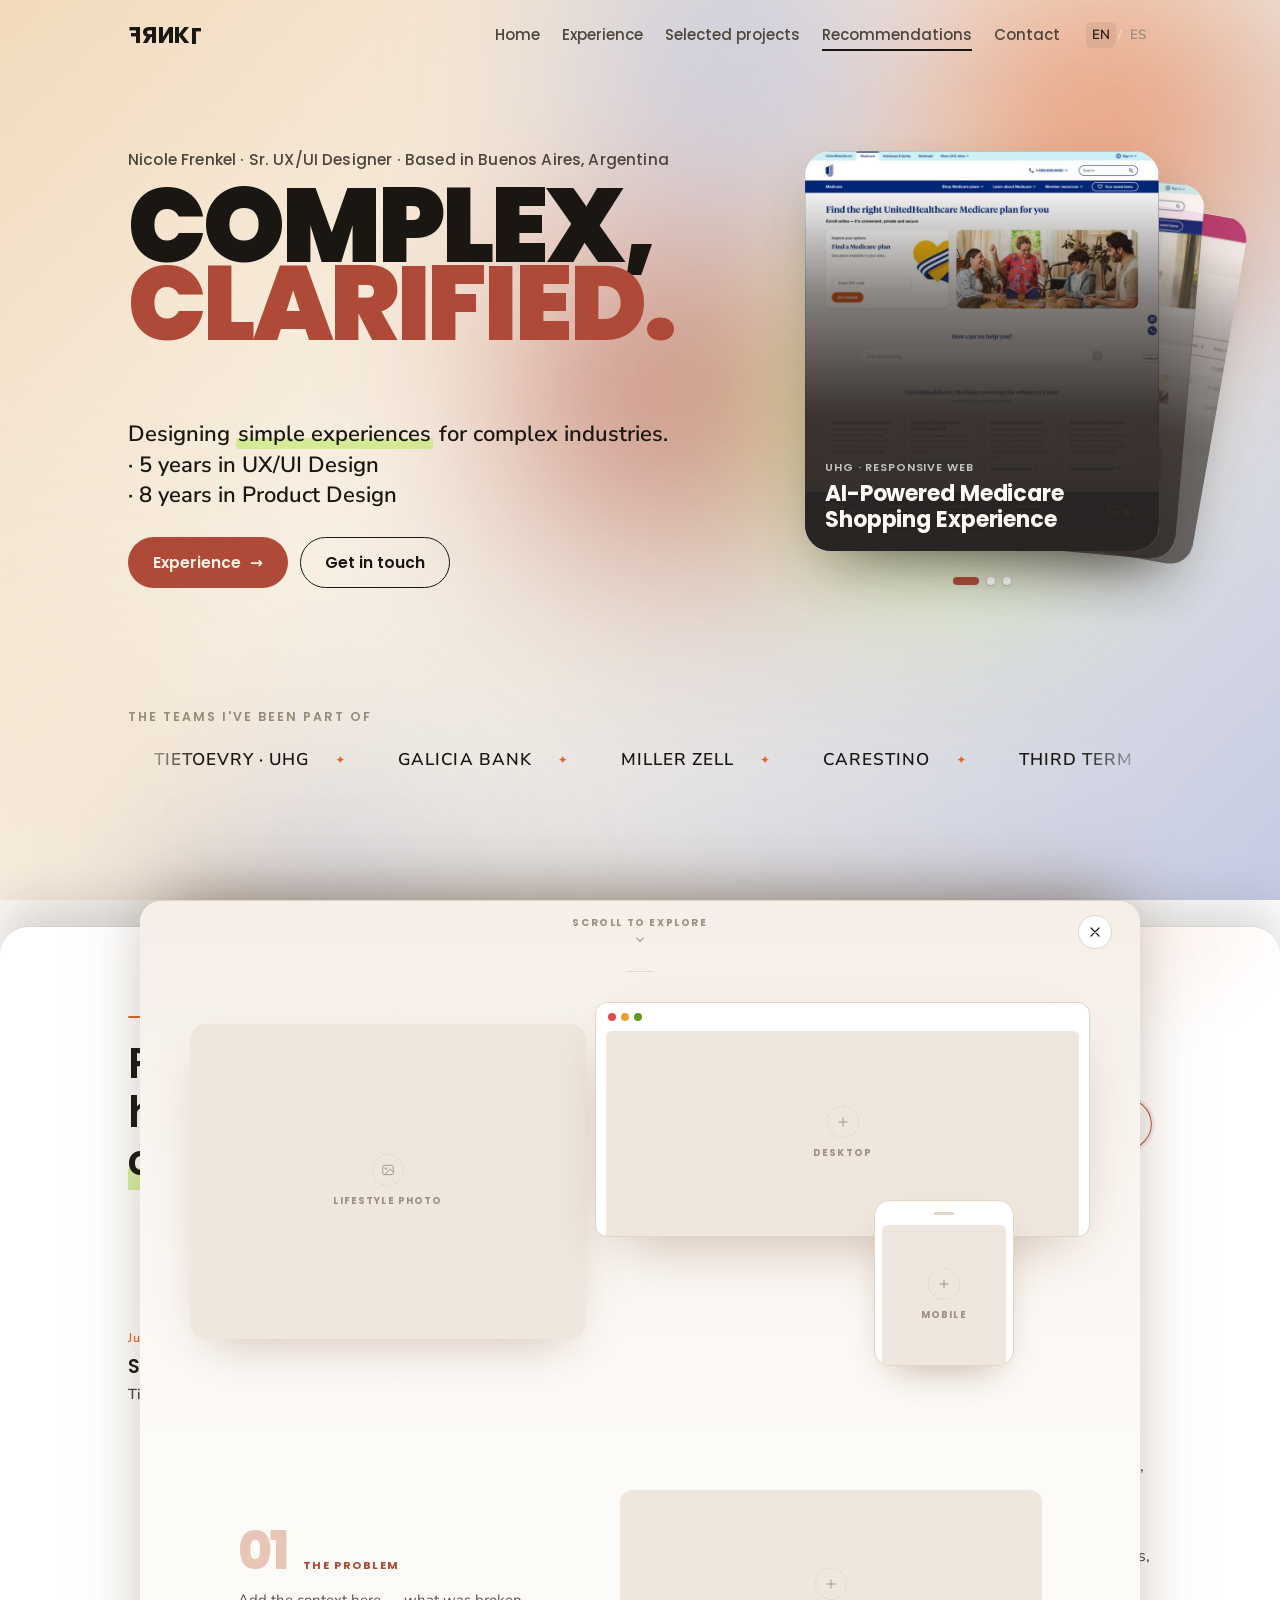
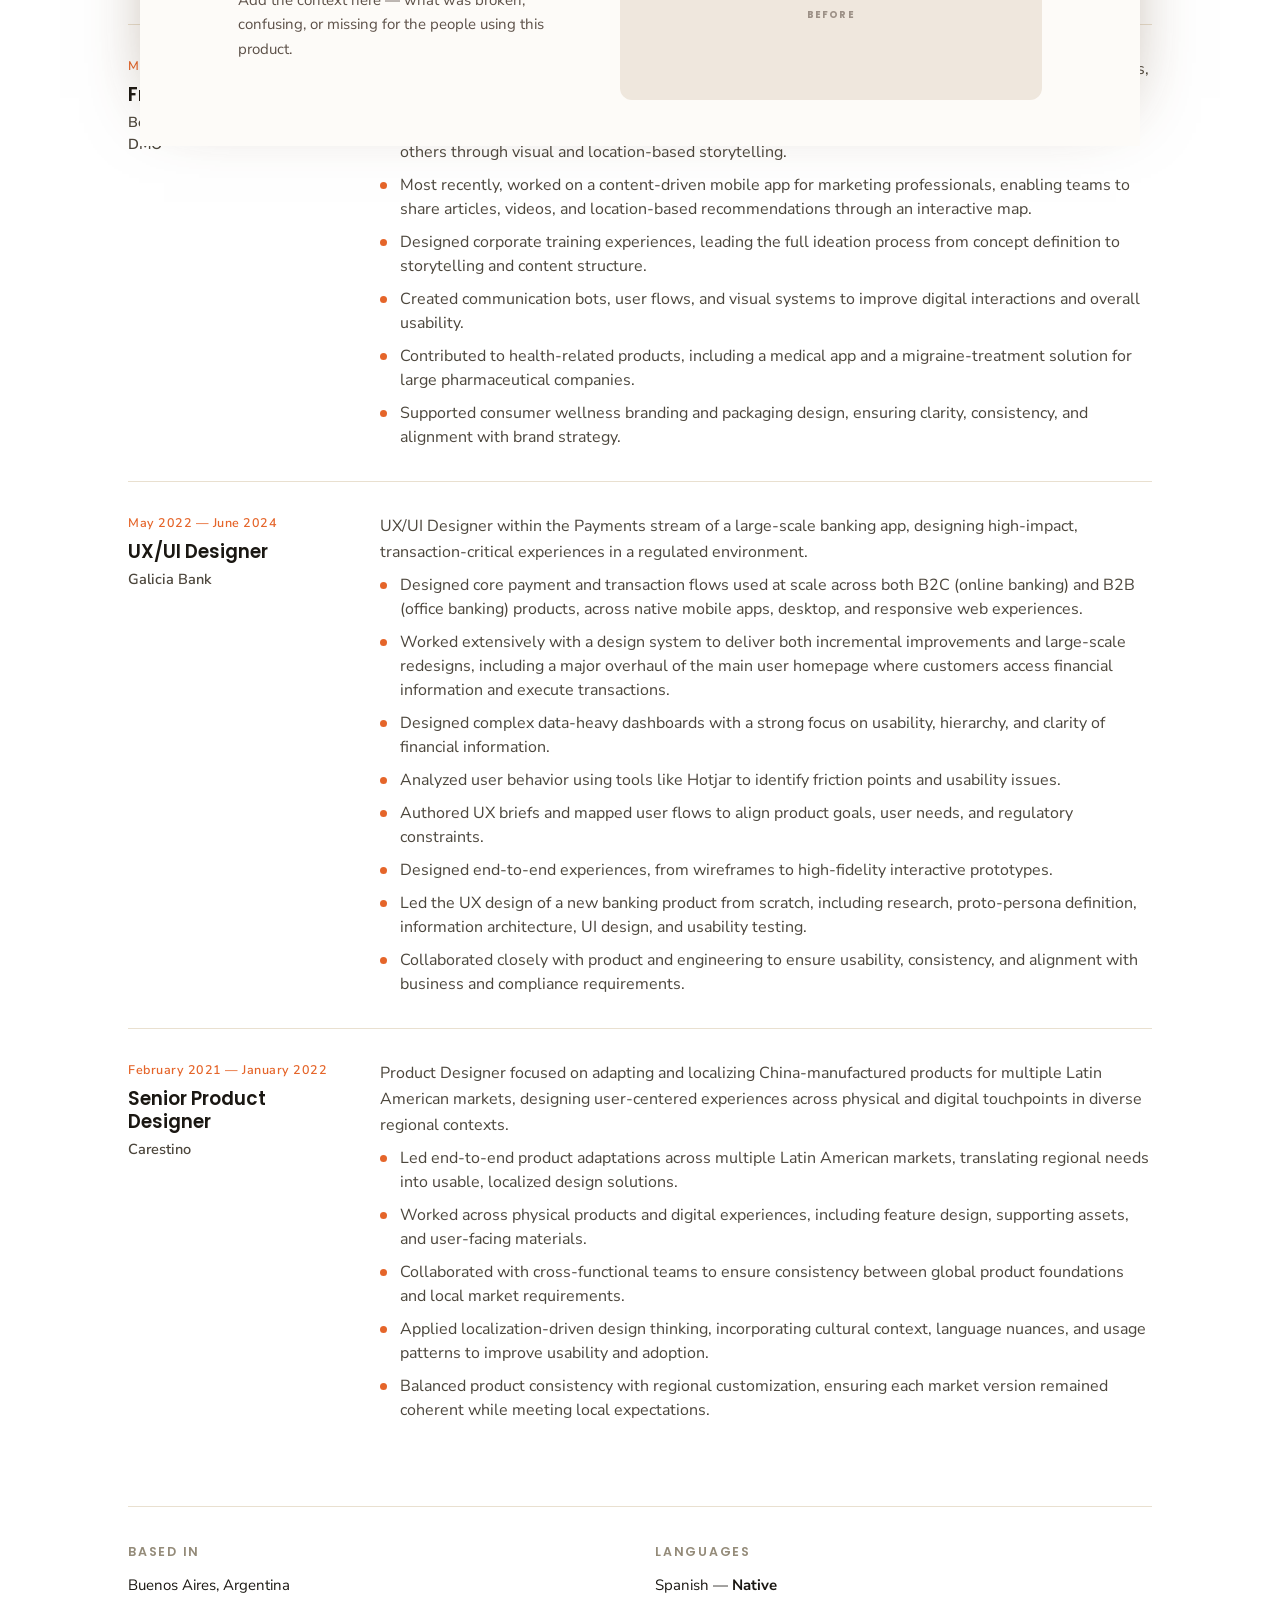
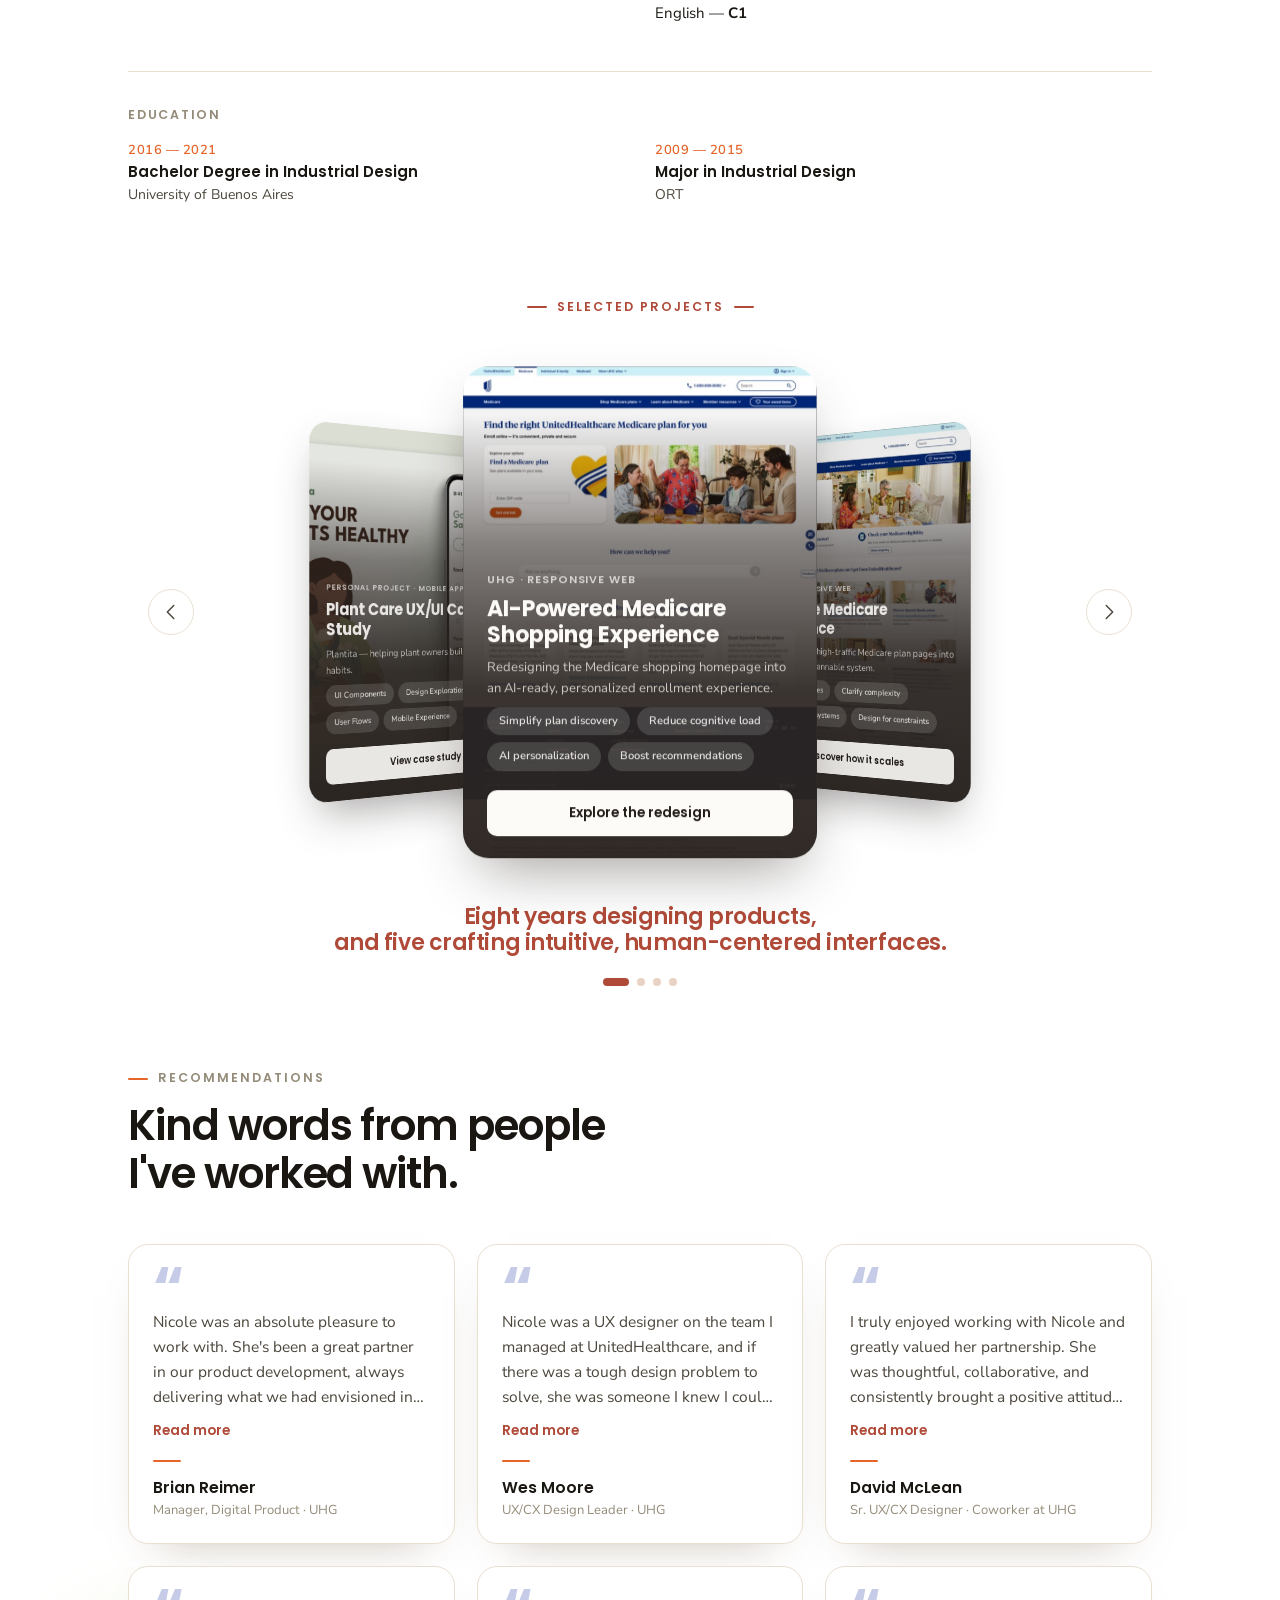
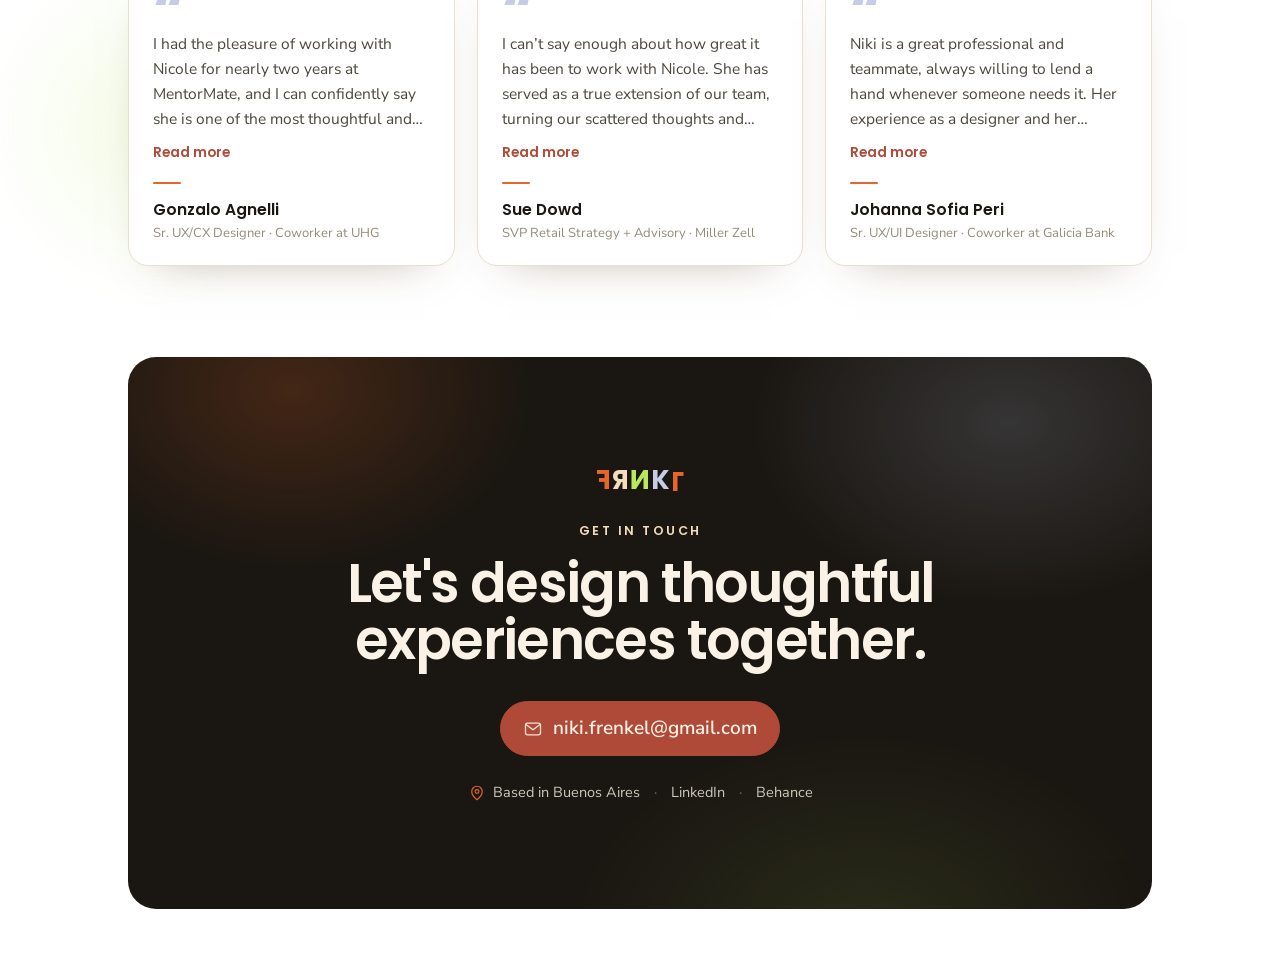
==== commit c6d91cc7: "Actualizar el CV descargable desde Experience al nuevo archivo Nicole_Frenkel_Sr_UXUI_Designer.pdf y" ====
--- a/index.html
+++ b/index.html
@@ -94,7 +94,7 @@
           <div class="journey-head-text">
             <div class="marquee-label" data-en="Experience" data-es="Experiencia">Experience</div>
             <h2 class="journey-title" data-en="From Argentine finance to U.S. healthcare — <span class='hl'>simplifying complexity through design</span>." data-es="Desde el sistema bancario en Argentina a la industria de salud en EE.UU. — <span class='hl'>simplificando la complejidad a través del diseño</span>.">From Argentine finance to U.S. healthcare — <span class="hl">simplifying complexity through design</span>.</h2>
-            <a class="btn tertiary cv-btn" href="assets/nicole-frenkel-experience.pdf" download="Nicole Frenkel Sr UXUI Designer.pdf" data-en="<span class='cv-ico' aria-hidden='true'>↓</span> Download PDF" data-es="<span class='cv-ico' aria-hidden='true'>↓</span> Descargar PDF"><span class="cv-ico" aria-hidden="true">↓</span> Download PDF</a>
+            <a class="btn tertiary cv-btn" href="assets/Nicole_Frenkel_Sr_UXUI_Designer.pdf" download="Nicole Frenkel Sr UXUI Designer.pdf" data-en="<span class='cv-ico' aria-hidden='true'>↓</span> Download PDF" data-es="<span class='cv-ico' aria-hidden='true'>↓</span> Descargar PDF"><span class="cv-ico" aria-hidden="true">↓</span> Download PDF</a>
           </div>
           <div class="stamp" role="img" aria-label="Professional complexity untangler">
             <svg class="stamp-ico" viewBox="0 0 24 24" fill="none" stroke="currentColor" stroke-width="1.5" stroke-linecap="round" stroke-linejoin="round" aria-hidden="true">
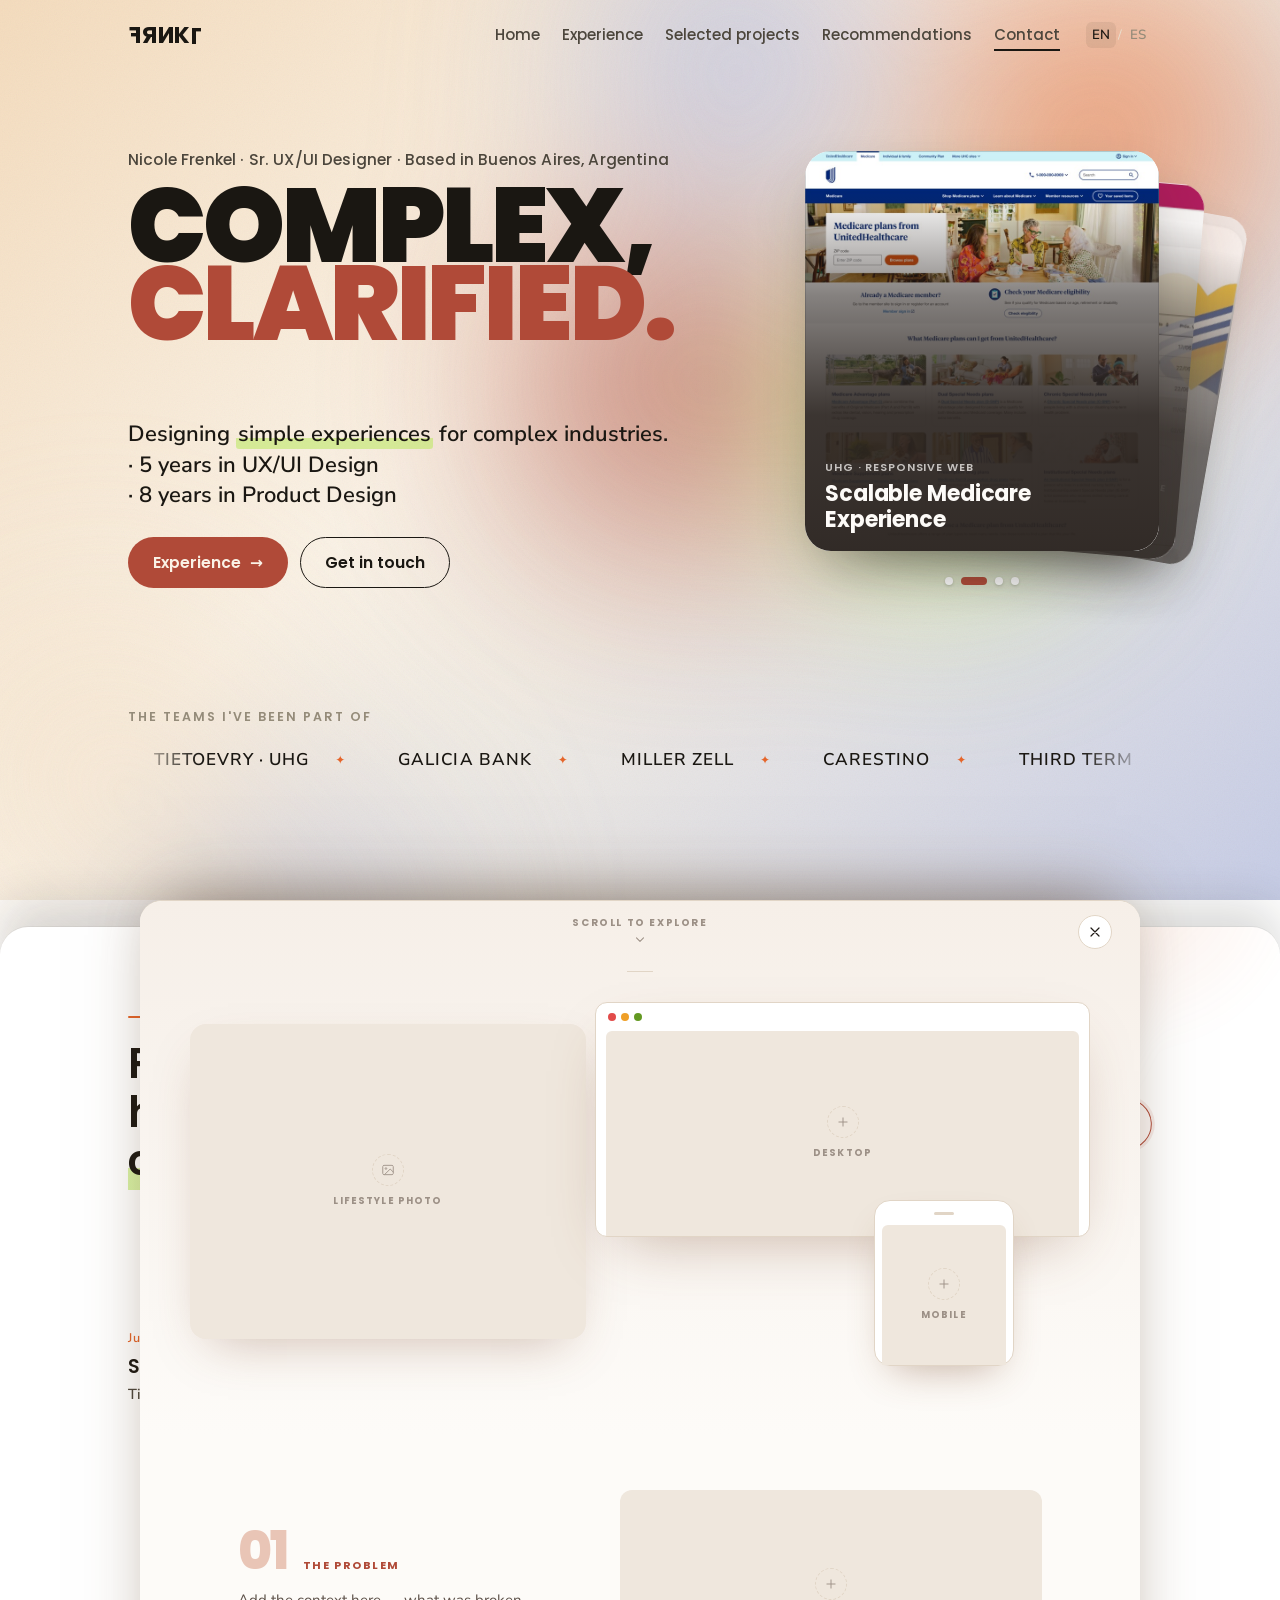
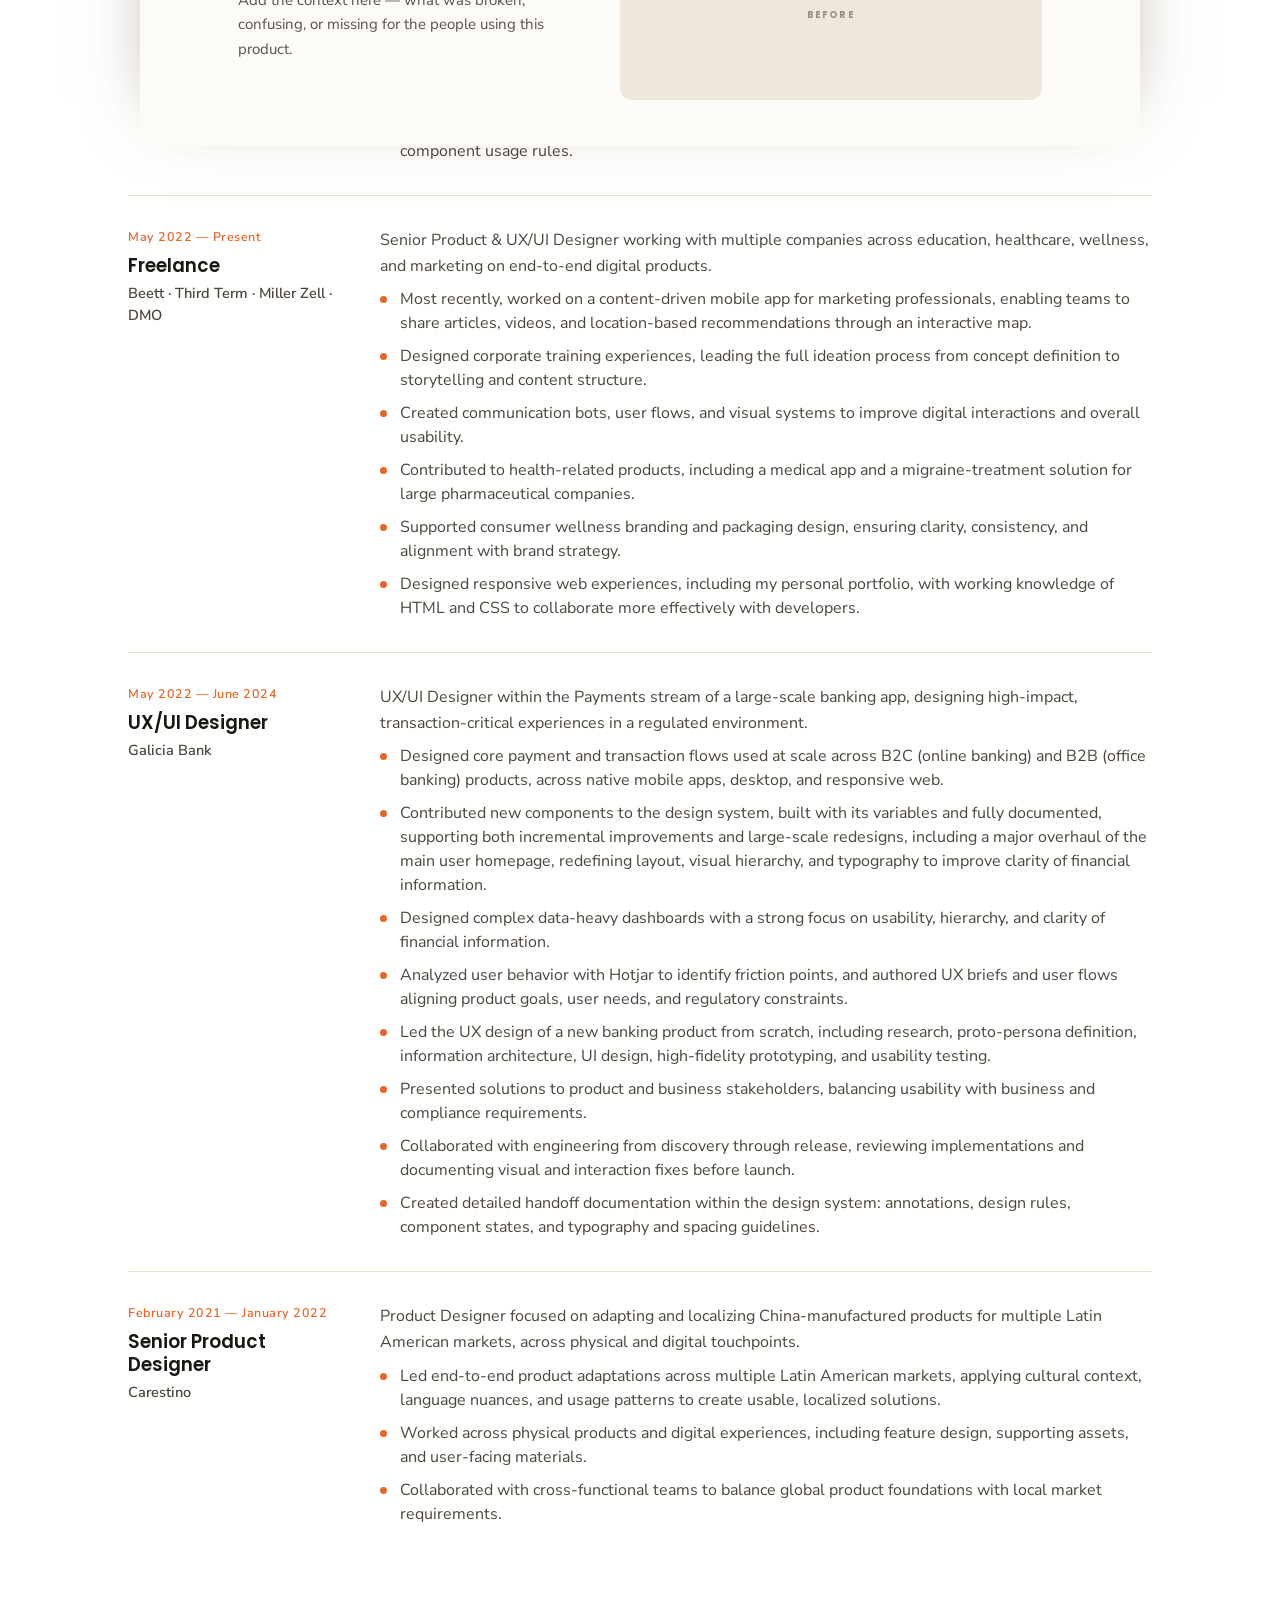
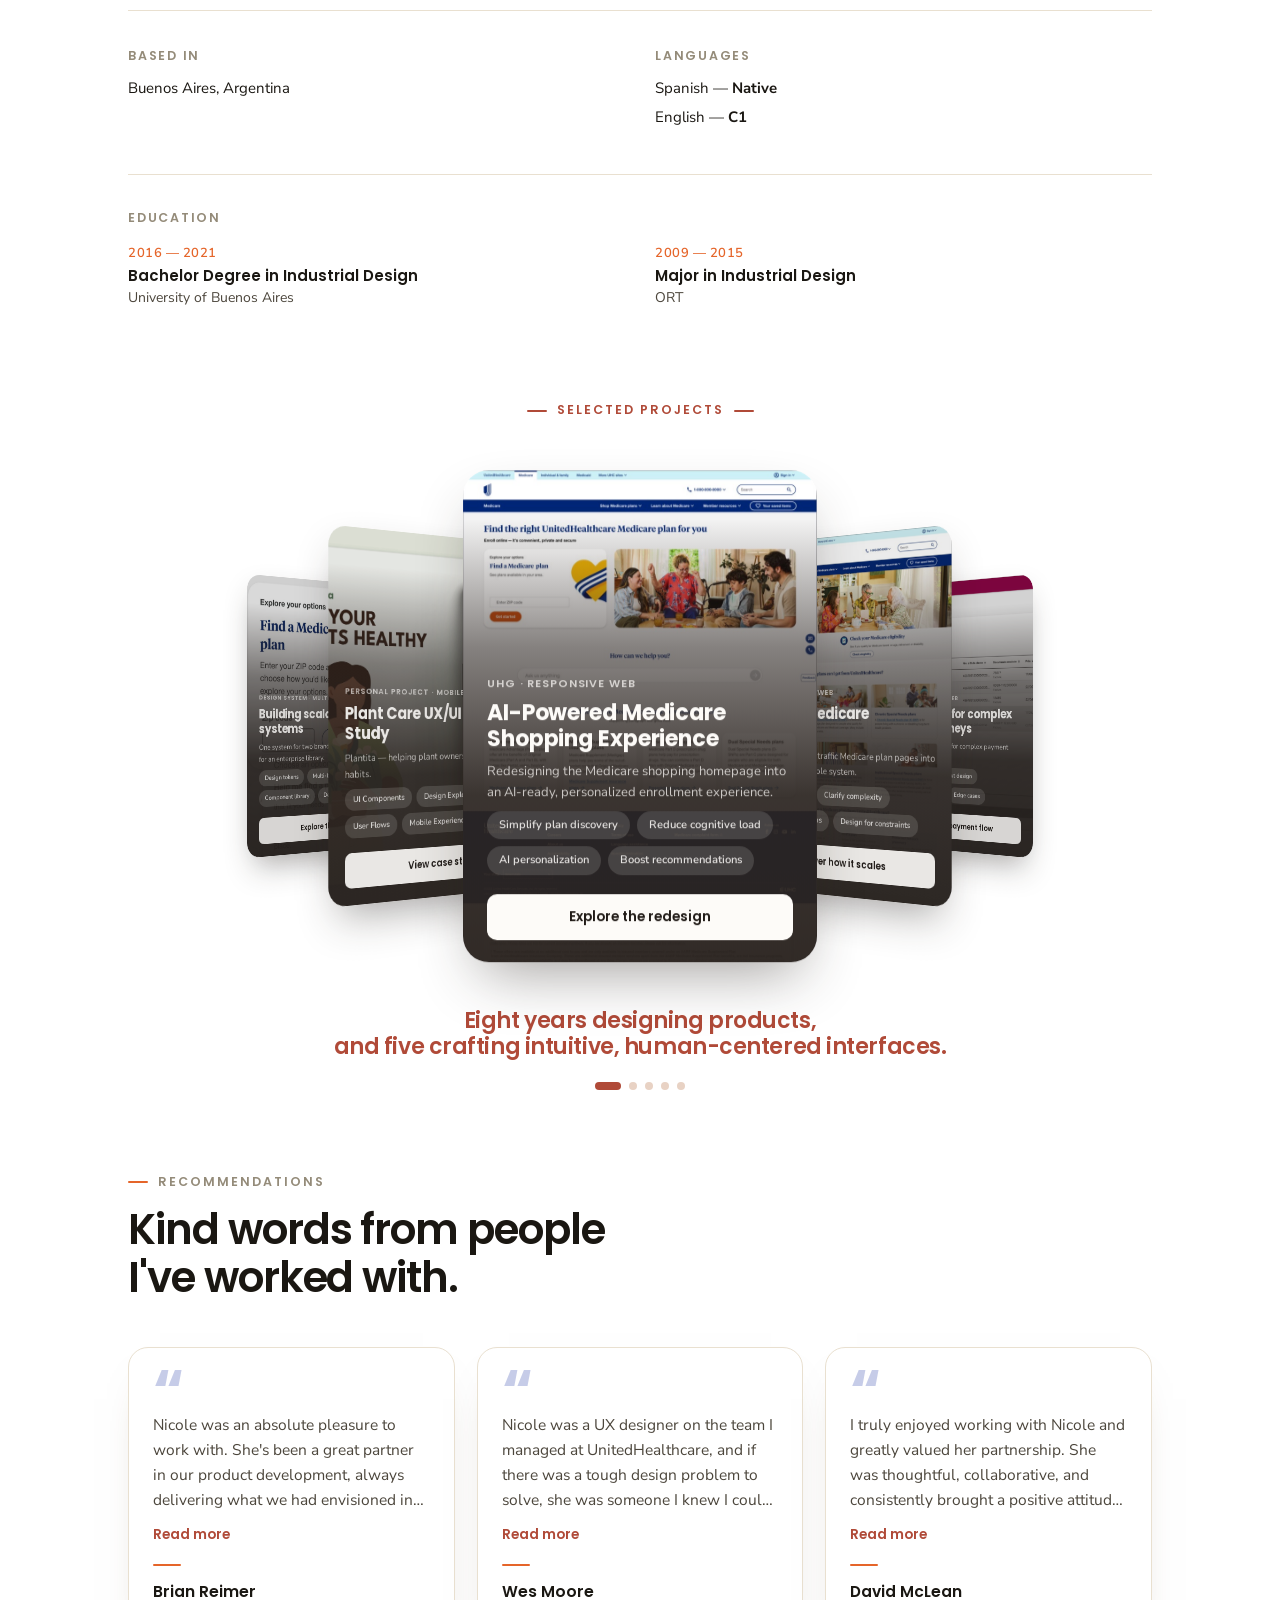
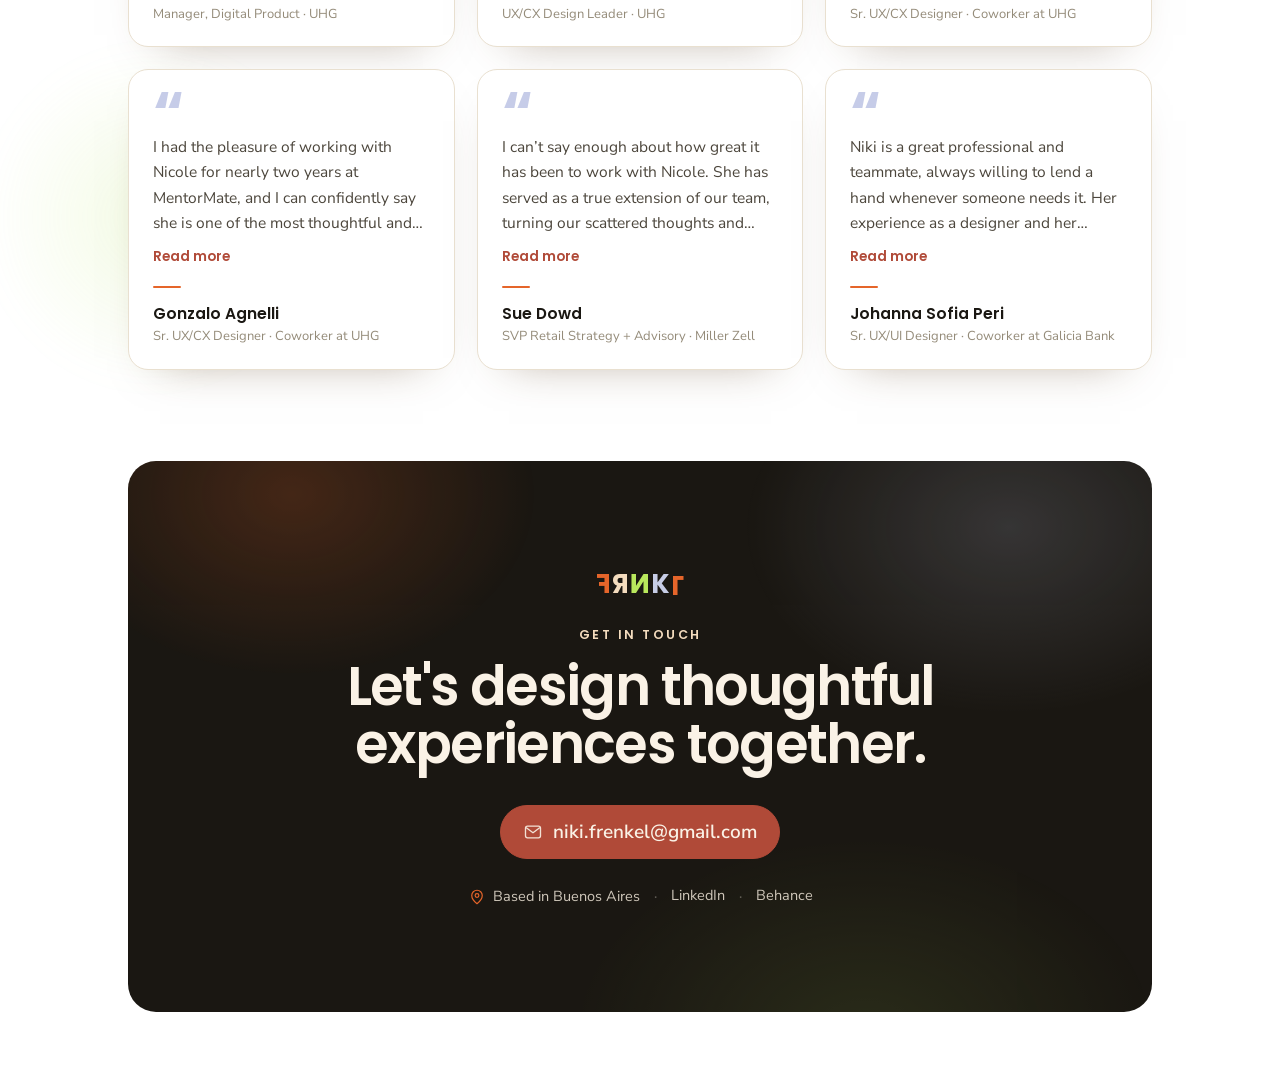
==== commit b3abb1f9: "Agregar el case study Design system (sistema multimarca desde cero + Split button en UHC) con sus im" ====
--- a/index.html
+++ b/index.html
@@ -116,9 +116,12 @@
             <ul class="tl-bullets">
               <li data-en="Conducted stakeholder interviews, documentation analysis, and group usability testing." data-es="Realicé entrevistas con stakeholders, análisis de documentación y usability testing grupal.">Conducted stakeholder interviews, documentation analysis, and group usability testing.</li>
               <li data-en="Translated insights into clear onboarding flows and scalable interaction patterns." data-es="Traduje los insights en flujos de onboarding claros y patrones de interacción escalables.">Translated insights into clear onboarding flows and scalable interaction patterns.</li>
-              <li data-en="Owned the redesign of major healthcare hubs and landing pages, from structure to interaction patterns, across desktop and mobile experiences." data-es="Fui responsable del rediseño de los hubs principales y landing pages de salud, desde la estructura hasta los patrones de interacción, en experiencias de desktop y mobile.">Owned the redesign of major healthcare hubs and landing pages, from structure to interaction patterns, across desktop and mobile experiences.</li>
-              <li data-en="Simplified complex workflows and improved usability across mobile and responsive platforms." data-es="Simplifiqué flujos de trabajo complejos y mejoré la usabilidad en plataformas mobile y responsive.">Simplified complex workflows and improved usability across mobile and responsive platforms.</li>
-              <li data-en="Collaborated closely with product, engineering, and stakeholders to balance user needs, business goals, and regulatory constraints." data-es="Colaboré de cerca con producto, ingeniería y stakeholders para equilibrar las necesidades del usuario, los objetivos de negocio y las restricciones regulatorias.">Collaborated closely with product, engineering, and stakeholders to balance user needs, business goals, and regulatory constraints.</li>
+              <li data-en="Owned the redesign of major healthcare hubs and landing pages, from structure, layout, and visual hierarchy to interaction patterns, across desktop and mobile experiences." data-es="Fui responsable del rediseño de los hubs principales y landing pages de salud, desde la estructura, el layout y la jerarquía visual hasta los patrones de interacción, en experiencias de desktop y mobile.">Owned the redesign of major healthcare hubs and landing pages, from structure, layout, and visual hierarchy to interaction patterns, across desktop and mobile experiences.</li>
+              <li data-en="Simplified complex workflows across mobile and responsive platforms." data-es="Simplifiqué flujos de trabajo complejos en plataformas mobile y responsive.">Simplified complex workflows across mobile and responsive platforms.</li>
+              <li data-en="Contributed new components to the design system, built on its foundations using variables and documented with usage guidelines." data-es="Sumé nuevos componentes al design system, construidos sobre sus bases con variables y documentados con guías de uso.">Contributed new components to the design system, built on its foundations using variables and documented with usage guidelines.</li>
+              <li data-en="Presented design concepts and communicated design rationale to product, business, and compliance stakeholders, driving alignment on key decisions." data-es="Presenté conceptos de diseño y comuniqué sus fundamentos a stakeholders de producto, negocio y compliance, generando alineación en las decisiones clave.">Presented design concepts and communicated design rationale to product, business, and compliance stakeholders, driving alignment on key decisions.</li>
+              <li data-en="Partnered with developers throughout design and implementation, running design QA and implementation reviews to ensure design fidelity." data-es="Trabajé junto a desarrollo durante el diseño y la implementación, haciendo design QA y revisiones de implementación para asegurar la fidelidad del diseño.">Partnered with developers throughout design and implementation, running design QA and implementation reviews to ensure design fidelity.</li>
+              <li data-en="Delivered developer-ready specifications, including annotations, spacing and typography scales, and component usage rules." data-es="Entregué especificaciones listas para desarrollo, con anotaciones, escalas de espaciado y tipografía, y reglas de uso de componentes.">Delivered developer-ready specifications, including annotations, spacing and typography scales, and component usage rules.</li>
             </ul>
           </div>
           <div class="tl-item">
@@ -129,12 +132,12 @@
             </div>
             <p class="tl-desc" data-en="Senior Product &amp; UX/UI Designer working with multiple companies across education, healthcare, wellness, and marketing on end-to-end digital products." data-es="Diseñadora Senior de Producto y UX/UI trabajando con múltiples empresas de educación, salud, wellness y marketing en productos digitales de punta a punta.">Senior Product &amp; UX/UI Designer working with multiple companies across education, healthcare, wellness, and marketing on end-to-end digital products.</p>
             <ul class="tl-bullets">
-              <li data-en="Helped teams document real-world experiences, highlight atmosphere and design details, and inspire others through visual and location-based storytelling." data-es="Ayudé a los equipos a documentar experiencias reales, destacar el ambiente y los detalles de diseño, e inspirar a otros mediante storytelling visual y basado en ubicación.">Helped teams document real-world experiences, highlight atmosphere and design details, and inspire others through visual and location-based storytelling.</li>
               <li data-en="Most recently, worked on a content-driven mobile app for marketing professionals, enabling teams to share articles, videos, and location-based recommendations through an interactive map." data-es="Recientemente trabajé en una app mobile de contenidos para profesionales de marketing, permitiendo a los equipos compartir artículos, videos y recomendaciones por ubicación a través de un mapa interactivo.">Most recently, worked on a content-driven mobile app for marketing professionals, enabling teams to share articles, videos, and location-based recommendations through an interactive map.</li>
               <li data-en="Designed corporate training experiences, leading the full ideation process from concept definition to storytelling and content structure." data-es="Diseñé experiencias de capacitación corporativa, liderando todo el proceso de ideación desde la definición del concepto hasta el storytelling y la estructura de contenido.">Designed corporate training experiences, leading the full ideation process from concept definition to storytelling and content structure.</li>
               <li data-en="Created communication bots, user flows, and visual systems to improve digital interactions and overall usability." data-es="Creé bots de comunicación, flujos de usuario y sistemas visuales para mejorar las interacciones digitales y la usabilidad general.">Created communication bots, user flows, and visual systems to improve digital interactions and overall usability.</li>
               <li data-en="Contributed to health-related products, including a medical app and a migraine-treatment solution for large pharmaceutical companies." data-es="Contribuí en productos de salud, incluyendo una app médica y una solución para el tratamiento de la migraña para grandes farmacéuticas.">Contributed to health-related products, including a medical app and a migraine-treatment solution for large pharmaceutical companies.</li>
               <li data-en="Supported consumer wellness branding and packaging design, ensuring clarity, consistency, and alignment with brand strategy." data-es="Colaboré en branding de wellness de consumo y diseño de packaging, asegurando claridad, consistencia y alineación con la estrategia de marca.">Supported consumer wellness branding and packaging design, ensuring clarity, consistency, and alignment with brand strategy.</li>
+              <li data-en="Designed responsive web experiences, including my personal portfolio, with working knowledge of HTML and CSS to collaborate more effectively with developers." data-es="Diseñé experiencias web responsive, incluyendo mi portfolio personal, con conocimientos de HTML y CSS que me permiten colaborar mejor con desarrollo.">Designed responsive web experiences, including my personal portfolio, with working knowledge of HTML and CSS to collaborate more effectively with developers.</li>
             </ul>
           </div>
           <div class="tl-item">
@@ -145,14 +148,14 @@
             </div>
             <p class="tl-desc" data-en="UX/UI Designer within the Payments stream of a large-scale banking app, designing high-impact, transaction-critical experiences in a regulated environment." data-es="Diseñadora UX/UI dentro del stream de Pagos de una app bancaria a gran escala, diseñando experiencias de alto impacto y críticas para las transacciones en un entorno regulado.">UX/UI Designer within the Payments stream of a large-scale banking app, designing high-impact, transaction-critical experiences in a regulated environment.</p>
             <ul class="tl-bullets">
-              <li data-en="Designed core payment and transaction flows used at scale across both B2C (online banking) and B2B (office banking) products, across native mobile apps, desktop, and responsive web experiences." data-es="Diseñé flujos core de pagos y transacciones utilizados a gran escala tanto en productos B2C (banca online) como B2B (banca empresas), en apps mobile nativas, desktop y experiencias web responsive.">Designed core payment and transaction flows used at scale across both B2C (online banking) and B2B (office banking) products, across native mobile apps, desktop, and responsive web experiences.</li>
-              <li data-en="Worked extensively with a design system to deliver both incremental improvements and large-scale redesigns, including a major overhaul of the main user homepage where customers access financial information and execute transactions." data-es="Trabajé extensivamente con un design system para entregar tanto mejoras incrementales como rediseños a gran escala, incluyendo una renovación importante del home principal donde los usuarios acceden a su información financiera y ejecutan transacciones.">Worked extensively with a design system to deliver both incremental improvements and large-scale redesigns, including a major overhaul of the main user homepage where customers access financial information and execute transactions.</li>
+              <li data-en="Designed core payment and transaction flows used at scale across B2C (online banking) and B2B (office banking) products, across native mobile apps, desktop, and responsive web." data-es="Diseñé flujos core de pagos y transacciones utilizados a gran escala en productos B2C (banca online) y B2B (banca empresas), en apps mobile nativas, desktop y web responsive.">Designed core payment and transaction flows used at scale across B2C (online banking) and B2B (office banking) products, across native mobile apps, desktop, and responsive web.</li>
+              <li data-en="Contributed new components to the design system, built with its variables and fully documented, supporting both incremental improvements and large-scale redesigns, including a major overhaul of the main user homepage, redefining layout, visual hierarchy, and typography to improve clarity of financial information." data-es="Sumé nuevos componentes al design system, construidos con sus variables y completamente documentados, acompañando tanto mejoras incrementales como rediseños a gran escala, incluyendo una renovación importante del home principal, redefiniendo layout, jerarquía visual y tipografía para mejorar la claridad de la información financiera.">Contributed new components to the design system, built with its variables and fully documented, supporting both incremental improvements and large-scale redesigns, including a major overhaul of the main user homepage, redefining layout, visual hierarchy, and typography to improve clarity of financial information.</li>
               <li data-en="Designed complex data-heavy dashboards with a strong focus on usability, hierarchy, and clarity of financial information." data-es="Diseñé dashboards complejos con gran cantidad de datos, con foco en usabilidad, jerarquía y claridad de la información financiera.">Designed complex data-heavy dashboards with a strong focus on usability, hierarchy, and clarity of financial information.</li>
-              <li data-en="Analyzed user behavior using tools like Hotjar to identify friction points and usability issues." data-es="Analicé el comportamiento de los usuarios con herramientas como Hotjar para identificar puntos de fricción y problemas de usabilidad.">Analyzed user behavior using tools like Hotjar to identify friction points and usability issues.</li>
-              <li data-en="Authored UX briefs and mapped user flows to align product goals, user needs, and regulatory constraints." data-es="Redacté briefs de UX y mapeé flujos de usuario para alinear los objetivos de producto, las necesidades del usuario y las restricciones regulatorias.">Authored UX briefs and mapped user flows to align product goals, user needs, and regulatory constraints.</li>
-              <li data-en="Designed end-to-end experiences, from wireframes to high-fidelity interactive prototypes." data-es="Diseñé experiencias de punta a punta, desde wireframes hasta prototipos interactivos de alta fidelidad.">Designed end-to-end experiences, from wireframes to high-fidelity interactive prototypes.</li>
-              <li data-en="Led the UX design of a new banking product from scratch, including research, proto-persona definition, information architecture, UI design, and usability testing." data-es="Lideré el diseño UX de un nuevo producto bancario desde cero, incluyendo investigación, definición de proto-personas, arquitectura de información, diseño UI y usability testing.">Led the UX design of a new banking product from scratch, including research, proto-persona definition, information architecture, UI design, and usability testing.</li>
-              <li data-en="Collaborated closely with product and engineering to ensure usability, consistency, and alignment with business and compliance requirements." data-es="Colaboré de cerca con producto e ingeniería para asegurar usabilidad, consistencia y alineación con los requisitos de negocio y compliance.">Collaborated closely with product and engineering to ensure usability, consistency, and alignment with business and compliance requirements.</li>
+              <li data-en="Analyzed user behavior with Hotjar to identify friction points, and authored UX briefs and user flows aligning product goals, user needs, and regulatory constraints." data-es="Analicé el comportamiento de los usuarios con Hotjar para identificar puntos de fricción, y redacté briefs de UX y flujos de usuario alineando objetivos de producto, necesidades del usuario y restricciones regulatorias.">Analyzed user behavior with Hotjar to identify friction points, and authored UX briefs and user flows aligning product goals, user needs, and regulatory constraints.</li>
+              <li data-en="Led the UX design of a new banking product from scratch, including research, proto-persona definition, information architecture, UI design, high-fidelity prototyping, and usability testing." data-es="Lideré el diseño UX de un nuevo producto bancario desde cero, incluyendo investigación, definición de proto-personas, arquitectura de información, diseño UI, prototipado de alta fidelidad y usability testing.">Led the UX design of a new banking product from scratch, including research, proto-persona definition, information architecture, UI design, high-fidelity prototyping, and usability testing.</li>
+              <li data-en="Presented solutions to product and business stakeholders, balancing usability with business and compliance requirements." data-es="Presenté soluciones a stakeholders de producto y negocio, equilibrando la usabilidad con los requisitos de negocio y compliance.">Presented solutions to product and business stakeholders, balancing usability with business and compliance requirements.</li>
+              <li data-en="Collaborated with engineering from discovery through release, reviewing implementations and documenting visual and interaction fixes before launch." data-es="Colaboré con ingeniería desde el discovery hasta el release, revisando implementaciones y documentando ajustes visuales y de interacción antes del lanzamiento.">Collaborated with engineering from discovery through release, reviewing implementations and documenting visual and interaction fixes before launch.</li>
+              <li data-en="Created detailed handoff documentation within the design system: annotations, design rules, component states, and typography and spacing guidelines." data-es="Armé documentación de handoff detallada dentro del design system: anotaciones, reglas de diseño, estados de componentes y guías de tipografía y espaciado.">Created detailed handoff documentation within the design system: annotations, design rules, component states, and typography and spacing guidelines.</li>
             </ul>
           </div>
           <div class="tl-item">
@@ -161,13 +164,11 @@
               <div class="place">Carestino</div>
               <div class="yr" data-en="February 2021 — January 2022" data-es="Febrero 2021 — Enero 2022">February 2021 — January 2022</div>
             </div>
-            <p class="tl-desc" data-en="Product Designer focused on adapting and localizing China-manufactured products for multiple Latin American markets, designing user-centered experiences across physical and digital touchpoints in diverse regional contexts." data-es="Diseñadora de Producto enfocada en adaptar y localizar productos fabricados en China para múltiples mercados de Latinoamérica, diseñando experiencias centradas en el usuario en touchpoints físicos y digitales en distintos contextos regionales.">Product Designer focused on adapting and localizing China-manufactured products for multiple Latin American markets, designing user-centered experiences across physical and digital touchpoints in diverse regional contexts.</p>
+            <p class="tl-desc" data-en="Product Designer focused on adapting and localizing China-manufactured products for multiple Latin American markets, across physical and digital touchpoints." data-es="Diseñadora de Producto enfocada en adaptar y localizar productos fabricados en China para múltiples mercados de Latinoamérica, en touchpoints físicos y digitales.">Product Designer focused on adapting and localizing China-manufactured products for multiple Latin American markets, across physical and digital touchpoints.</p>
             <ul class="tl-bullets">
-              <li data-en="Led end-to-end product adaptations across multiple Latin American markets, translating regional needs into usable, localized design solutions." data-es="Lideré adaptaciones de producto de punta a punta en múltiples mercados de Latinoamérica, traduciendo las necesidades regionales en soluciones de diseño usables y localizadas.">Led end-to-end product adaptations across multiple Latin American markets, translating regional needs into usable, localized design solutions.</li>
+              <li data-en="Led end-to-end product adaptations across multiple Latin American markets, applying cultural context, language nuances, and usage patterns to create usable, localized solutions." data-es="Lideré adaptaciones de producto de punta a punta en múltiples mercados de Latinoamérica, aplicando contexto cultural, matices del idioma y patrones de uso para crear soluciones usables y localizadas.">Led end-to-end product adaptations across multiple Latin American markets, applying cultural context, language nuances, and usage patterns to create usable, localized solutions.</li>
               <li data-en="Worked across physical products and digital experiences, including feature design, supporting assets, and user-facing materials." data-es="Trabajé en productos físicos y experiencias digitales, incluyendo diseño de funcionalidades, materiales de soporte y contenidos de cara al usuario.">Worked across physical products and digital experiences, including feature design, supporting assets, and user-facing materials.</li>
-              <li data-en="Collaborated with cross-functional teams to ensure consistency between global product foundations and local market requirements." data-es="Colaboré con equipos cross-funcionales para asegurar consistencia entre las bases globales del producto y los requisitos de cada mercado local.">Collaborated with cross-functional teams to ensure consistency between global product foundations and local market requirements.</li>
-              <li data-en="Applied localization-driven design thinking, incorporating cultural context, language nuances, and usage patterns to improve usability and adoption." data-es="Apliqué un enfoque de diseño orientado a la localización, incorporando contexto cultural, matices del idioma y patrones de uso para mejorar la usabilidad y la adopción.">Applied localization-driven design thinking, incorporating cultural context, language nuances, and usage patterns to improve usability and adoption.</li>
-              <li data-en="Balanced product consistency with regional customization, ensuring each market version remained coherent while meeting local expectations." data-es="Equilibré la consistencia del producto con la personalización regional, asegurando que cada versión de mercado se mantuviera coherente mientras cumplía las expectativas locales.">Balanced product consistency with regional customization, ensuring each market version remained coherent while meeting local expectations.</li>
+              <li data-en="Collaborated with cross-functional teams to balance global product foundations with local market requirements." data-es="Colaboré con equipos cross-funcionales para equilibrar las bases globales del producto con los requisitos de cada mercado local.">Collaborated with cross-functional teams to balance global product foundations with local market requirements.</li>
             </ul>
           </div>
         </div>
@@ -1257,6 +1258,314 @@
       </div><!-- /#csCobros -->
 
       <!-- ============================================================
+           CASE STUDY: Design system
+           Parte 1: design system multimarca desde cero (cliente anónimo:
+           "Brand A / Brand B" — NO nombrar las marcas reales).
+           Parte 2: Split button para el design system de UHC (NO nombrar
+           el nombre interno del design system).
+           Imágenes recortadas desde assets/case-studies/Design system/
+           → assets/case-studies/design-system/.
+           Se elige vía content.js (caseStudyEl:"csDesignSystem").
+           ============================================================ -->
+      <div class="cs-custom" id="csDesignSystem" hidden>
+
+        <!-- COVER / HERO -->
+        <div style="padding:56px clamp(20px,5vw,48px) 44px;border-image:linear-gradient(180deg,#f6efe8 0%,var(--cream) 100%) fill 0/0/0 100vw;">
+          <div style="text-align:center;margin-bottom:22px;">
+            <p class="klabel brick" style="margin:0;letter-spacing:3px;" data-en="Design system · Multi-brand architecture &amp; enterprise components" data-es="Design system · Arquitectura multimarca y componentes enterprise">Design system · Multi-brand architecture &amp; enterprise components</p>
+            <div style="width:26px;height:1px;background:#d9c3b6;margin:14px auto 0;"></div>
+          </div>
+          <div style="text-align:center;max-width:660px;margin:0 auto 32px;">
+            <h1 class="disp" style="font-weight:700;font-size:clamp(26px,4.2vw,34px);line-height:1.1;margin:0;color:var(--ink);" data-en="Building scalable design systems" data-es="Construyendo design systems escalables">Building scalable design systems</h1>
+            <p style="margin:16px auto 0;font-size:17px;line-height:1.55;color:var(--dark);max-width:600px;" data-en="I led the design of a multi-brand design system from scratch, and designed a new component for UHC's established enterprise design system. Two sides of the same craft: defining the foundations, and extending them." data-es="Lideré el diseño de un design system multimarca desde cero y diseñé un componente nuevo para el design system enterprise de UHC. Dos caras del mismo oficio: definir las bases y extenderlas.">I led the design of a multi-brand design system from scratch, and designed a new component for UHC's established enterprise design system. Two sides of the same craft: defining the foundations, and extending them.</p>
+          </div>
+          <!-- Quick facts -->
+          <div class="ds-facts">
+            <div><p class="klabel brick" style="margin:0 0 6px;font-size:10px;" data-en="Role" data-es="Rol">Role</p><p data-en="Lead UI Designer" data-es="Lead UI Designer">Lead UI Designer</p></div>
+            <div><p class="klabel brick" style="margin:0 0 6px;font-size:10px;" data-en="Scope" data-es="Alcance">Scope</p><p data-en="Architecture, tokens, components, documentation" data-es="Arquitectura, tokens, componentes, documentación">Architecture, tokens, components, documentation</p></div>
+            <div><p class="klabel brick" style="margin:0 0 6px;font-size:10px;" data-en="Team" data-es="Equipo">Team</p><p data-en="Stakeholders + engineering" data-es="Stakeholders + desarrollo">Stakeholders + engineering</p></div>
+            <div><p class="klabel brick" style="margin:0 0 6px;font-size:10px;" data-en="Tools" data-es="Herramientas">Tools</p><p data-en="Figma Variables &amp; Modes, Stark" data-es="Figma Variables y Modes, Stark">Figma Variables &amp; Modes, Stark</p></div>
+            <div><p class="klabel brick" style="margin:0 0 6px;font-size:10px;" data-en="Status" data-es="Estado">Status</p><p data-en="In development" data-es="En desarrollo">In development</p></div>
+          </div>
+          <div style="max-width:860px;margin:0 auto;">
+            <div class="browser"><img src="assets/case-studies/design-system/ds-tokens.jpg" alt="Figma design token architecture: the primitive token purple.600 maps to the semantic token background.brand.primary, and base.white maps to foreground.neutral.primary-inverse, both applied to a button" width="1600" height="1076" loading="lazy" decoding="async" style="width:100%;height:auto;"></div>
+            <p class="cap" data-en="Primitive tokens → semantic tokens → component: the core of the system" data-es="Tokens primitivos → tokens semánticos → componente: el corazón del sistema">Primitive tokens → semantic tokens → component: the core of the system</p>
+          </div>
+        </div>
+
+        <!-- ===== PART 1 ===== -->
+        <div style="text-align:center;margin:52px 0 10px;padding:0 clamp(20px,5vw,40px);">
+          <p class="klabel brick" style="margin:0;letter-spacing:3px;" data-en="Part 1 · Leading a multi-brand system from scratch" data-es="Parte 1 · Liderar un sistema multimarca desde cero">Part 1 · Leading a multi-brand system from scratch</p>
+        </div>
+
+        <div style="padding:36px clamp(20px,5vw,40px) 0;display:flex;flex-direction:column;gap:64px;">
+
+          <!-- 01 · CHALLENGE -->
+          <div>
+            <div style="max-width:640px;margin-bottom:26px;">
+              <div style="display:flex;align-items:baseline;gap:14px;margin-bottom:14px;"><span class="bignum">01</span><span class="klabel brick" data-en="One product, two brand identities" data-es="Un producto, dos identidades de marca">One product, two brand identities</span></div>
+              <p style="margin:0;font-size:15px;line-height:1.65;color:var(--sec);" data-en="A parent company with two brands brought me in to lead the design of a single system for both. They shared a product but not a visual identity. The goal was <span class='brick' style='font-weight:600;'>one source of truth</span>: shared components, unified rules, and a brand-specific skin on top." data-es="Una empresa matriz con dos marcas me convocó para liderar el diseño de un único sistema para ambas. Compartían producto, pero no identidad visual. El objetivo era <span class='brick' style='font-weight:600;'>una sola fuente de verdad</span>: componentes compartidos, reglas unificadas y la piel de cada marca encima.">A parent company with two brands brought me in to lead the design of a single system for both. They shared a product but not a visual identity. The goal was <span class="brick" style="font-weight:600;">one source of truth</span>: shared components, unified rules, and a brand-specific skin on top.</p>
+            </div>
+            <div style="background:var(--cream2);border-radius:16px;padding:30px clamp(20px,4vw,36px);">
+              <div class="ds-chain">
+                <div><p class="klabel" style="margin:0;font-size:11px;color:var(--ink);" data-en="Brand A" data-es="Marca A">Brand A</p></div>
+                <i aria-hidden="true">+</i>
+                <div><p class="klabel" style="margin:0;font-size:11px;color:var(--ink);" data-en="Brand B" data-es="Marca B">Brand B</p></div>
+                <i aria-hidden="true">&rarr;</i>
+                <div class="on"><p class="klabel" style="margin:0;font-size:11px;" data-en="One shared system" data-es="Un sistema compartido">One shared system</p></div>
+              </div>
+            </div>
+          </div>
+
+          <!-- 02 · ARCHITECTURE -->
+          <div>
+            <div style="max-width:640px;margin-bottom:26px;">
+              <div style="display:flex;align-items:baseline;gap:14px;margin-bottom:14px;"><span class="bignum">02</span><span class="klabel brick" data-en="Architecture: one library, a mode per brand" data-es="Arquitectura: una librería, un modo por marca">Architecture: one library, a mode per brand</span></div>
+              <p style="margin:0 0 12px;font-size:15px;line-height:1.65;color:var(--sec);" data-en="Before designing a single component, I evaluated three ways to support both brands, and documented the pros and cons of each." data-es="Antes de diseñar un solo componente, evalué tres formas de soportar las dos marcas y documenté los pros y contras de cada una.">Before designing a single component, I evaluated three ways to support both brands, and documented the pros and cons of each.</p>
+              <p style="margin:0;font-size:15px;line-height:1.65;color:var(--sec);" data-en="I led the decision to go with <span class='brick' style='font-weight:600;'>one library and a mode per brand</span>. Switch the mode and the same components take on the other brand's colors and typography, with nothing duplicated and no parallel libraries to maintain." data-es="Lideré la decisión de ir con <span class='brick' style='font-weight:600;'>una sola librería y un modo por marca</span>. Cambiás el modo y los mismos componentes adoptan los colores y la tipografía de la otra marca, sin nada duplicado ni librerías paralelas que mantener.">I led the decision to go with <span class="brick" style="font-weight:600;">one library and a mode per brand</span>. Switch the mode and the same components take on the other brand's colors and typography, with nothing duplicated and no parallel libraries to maintain.</p>
+            </div>
+            <div class="ds-three">
+              <div class="stream">
+                <span class="tag" style="background:#efe4dc;color:#8a7266;align-self:flex-start;" data-en="Option 1" data-es="Opción 1">Option 1</span>
+                <p class="t" data-en="Separate brand libraries with shared master components" data-es="Librerías separadas por marca con componentes maestros compartidos">Separate brand libraries with shared master components</p>
+                <p class="d" data-en="Clean separation per team, but harder to keep brands in sync and slow to compare themes." data-es="Separación clara por equipo, pero más difícil mantener las marcas sincronizadas y lento para comparar temas.">Clean separation per team, but harder to keep brands in sync and slow to compare themes.</p>
+              </div>
+              <div class="stream on">
+                <span class="tag" style="background:var(--coral);color:var(--dark);align-self:flex-start;" data-en="Chosen" data-es="Elegida">Chosen</span>
+                <p class="t" data-en="A single library with Figma Variables and Modes" data-es="Una sola librería con Figma Variables y Modes">A single library with Figma Variables and Modes</p>
+                <p class="d" data-en="One system, many looks. Change one token and it updates across the brand, and it maps cleanly to code." data-es="Un sistema, muchas apariencias. Cambiás un token y se actualiza en toda la marca, y se traduce directo a código.">One system, many looks. Change one token and it updates across the brand, and it maps cleanly to code.</p>
+              </div>
+              <div class="stream">
+                <span class="tag" style="background:#efe4dc;color:#8a7266;align-self:flex-start;" data-en="Option 3" data-es="Opción 3">Option 3</span>
+                <p class="t" data-en="A hybrid: brand files with their own local modes" data-es="Un híbrido: archivos por marca con sus propios modos locales">A hybrid: brand files with their own local modes</p>
+                <p class="d" data-en="Flexible, but more files to govern and more places for the brands to drift apart." data-es="Flexible, pero con más archivos que gobernar y más lugares donde las marcas pueden desalinearse.">Flexible, but more files to govern and more places for the brands to drift apart.</p>
+              </div>
+            </div>
+          </div>
+
+          <!-- 03 · TOKENS -->
+          <div>
+            <div style="max-width:640px;margin-bottom:26px;">
+              <div style="display:flex;align-items:baseline;gap:14px;margin-bottom:14px;"><span class="bignum">03</span><span class="klabel brick" data-en="Design tokens: name decisions, not colors" data-es="Design tokens: nombrar decisiones, no colores">Design tokens: name decisions, not colors</span></div>
+              <p style="margin:0 0 12px;font-size:15px;line-height:1.65;color:var(--sec);" data-en="I defined a two-layer token architecture. <span class='brick' style='font-weight:600;'>Primitive tokens</span> hold raw values, and <span class='brick' style='font-weight:600;'>semantic tokens</span> hold intent. Components only use semantic tokens, and each brand maps them to its own primitives. That's what makes multi-brand work." data-es="Definí una arquitectura de tokens en dos capas. Los <span class='brick' style='font-weight:600;'>tokens primitivos</span> guardan el valor crudo y los <span class='brick' style='font-weight:600;'>tokens semánticos</span> guardan la intención. Los componentes solo usan semánticos, y cada marca los apunta a sus propios primitivos. Eso es lo que hace funcionar el multimarca.">I defined a two-layer token architecture. <span class="brick" style="font-weight:600;">Primitive tokens</span> hold raw values, and <span class="brick" style="font-weight:600;">semantic tokens</span> hold intent. Components only use semantic tokens, and each brand maps them to its own primitives. That's what makes multi-brand work.</p>
+            </div>
+            <div style="background:var(--cream2);border-radius:16px;padding:30px clamp(20px,4vw,36px);margin-bottom:34px;">
+              <div class="ds-chain">
+                <div><p class="klabel" style="margin:0 0 6px;font-size:10px;color:var(--muted);" data-en="Primitive" data-es="Primitivo">Primitive</p><code>purple.600</code></div>
+                <i aria-hidden="true">&rarr;</i>
+                <div><p class="klabel" style="margin:0 0 6px;font-size:10px;color:var(--muted);" data-en="Semantic" data-es="Semántico">Semantic</p><code>background.brand.primary</code></div>
+                <i aria-hidden="true">&rarr;</i>
+                <div class="on"><p class="klabel" style="margin:0 0 6px;font-size:10px;opacity:.8;" data-en="Component" data-es="Componente">Component</p><code>Button</code></div>
+              </div>
+            </div>
+            <div style="max-width:640px;margin-bottom:22px;">
+              <p style="margin:0;font-size:15px;line-height:1.65;color:var(--sec);" data-en="A separate <span class='brick' style='font-weight:600;'>responsive collection</span> with Large, Medium and Small modes adapts spacing, margins and grids to each screen size. Components are bound to these variables, so layouts scale without redrawing them." data-es="Una <span class='brick' style='font-weight:600;'>colección responsive</span> aparte, con modos Large, Medium y Small, adapta espaciados, márgenes y grillas a cada tamaño de pantalla. Los componentes están vinculados a estas variables, así que los layouts escalan sin redibujarlos.">A separate <span class="brick" style="font-weight:600;">responsive collection</span> with Large, Medium and Small modes adapts spacing, margins and grids to each screen size. Components are bound to these variables, so layouts scale without redrawing them.</p>
+            </div>
+            <div class="browser"><img src="assets/case-studies/design-system/ds-responsive.jpg" alt="Responsive design system variables in Figma with Large, Medium and Small modes for screen size, columns, gutter, margins, modal widths and gaps" width="1800" height="1211" loading="lazy" decoding="async" style="width:100%;height:auto;"></div>
+            <p class="cap" data-en="Responsive collection: the same variable takes a different value in each mode" data-es="Colección responsive: la misma variable toma un valor distinto en cada modo">Responsive collection: the same variable takes a different value in each mode</p>
+          </div>
+
+          <!-- 04 · ACCESSIBILITY -->
+          <div>
+            <div class="ds-pair" style="align-items:center;">
+              <div>
+                <div style="display:flex;align-items:baseline;gap:14px;margin-bottom:14px;"><span class="bignum">04</span><span class="klabel brick" data-en="Accessibility in the foundations" data-es="Accesibilidad desde la base">Accessibility in the foundations</span></div>
+                <p style="margin:0 0 12px;font-size:15px;line-height:1.65;color:var(--sec);" data-en="I documented AA/AAA contrast ratios for every color in the palette, and tested the system colors (info, success, warning and danger) with Stark across text, background and stroke." data-es="Documenté el contraste AA/AAA de cada color de la paleta y probé los colores de sistema (info, éxito, aviso y error) con Stark en texto, fondo y borde.">I documented AA/AAA contrast ratios for every color in the palette, and tested the system colors (info, success, warning and danger) with Stark across text, background and stroke.</p>
+                <p style="margin:0;font-size:15px;line-height:1.65;color:var(--sec);" data-en="Designers and developers get the accessibility criteria together with the token, <span class='brick' style='font-weight:600;'>instead of checking it after the fact</span>." data-es="Diseñadores y desarrolladores reciben el criterio de accesibilidad junto con el token, <span class='brick' style='font-weight:600;'>en lugar de verificarlo después</span>.">Designers and developers get the accessibility criteria together with the token, <span class="brick" style="font-weight:600;">instead of checking it after the fact</span>.</p>
+              </div>
+              <div class="ds-narrow" style="width:100%;">
+                <div class="browser"><img src="assets/case-studies/design-system/ds-contrast.jpg" alt="Contrast testing of system colors (info, success, warning, danger) with their semantic foreground, background and stroke tokens mapped to primitive color swatches" width="1400" height="2556" loading="lazy" decoding="async" style="width:100%;height:auto;"></div>
+                <p class="cap" data-en="System colors: each semantic token traced to its primitive and tested" data-es="Colores de sistema: cada token semántico ligado a su primitivo y testeado">System colors: each semantic token traced to its primitive and tested</p>
+              </div>
+            </div>
+          </div>
+
+          <!-- 05 · COMPONENT LIBRARY -->
+          <div>
+            <div style="max-width:640px;margin-bottom:26px;">
+              <div style="display:flex;align-items:baseline;gap:14px;margin-bottom:14px;"><span class="bignum">05</span><span class="klabel brick" data-en="Component library: from foundations to templates" data-es="Librería de componentes: de las bases a los templates">Component library: from foundations to templates</span></div>
+              <p style="margin:0;font-size:15px;line-height:1.65;color:var(--sec);" data-en="I structured the system in layers, each one built on the previous, and established the variants and states every component ships with." data-es="Estructuré el sistema en capas, cada una construida sobre la anterior, y definí las variantes y estados con los que se entrega cada componente.">I structured the system in layers, each one built on the previous, and established the variants and states every component ships with.</p>
+            </div>
+            <div class="ds-layers" style="margin-bottom:40px;">
+              <span><b>01</b> <span data-en="Foundations" data-es="Fundaciones">Foundations</span></span><i aria-hidden="true">&rarr;</i>
+              <span><b>02</b> <span data-en="Atoms" data-es="Átomos">Atoms</span></span><i aria-hidden="true">&rarr;</i>
+              <span><b>03</b> <span data-en="Components" data-es="Componentes">Components</span></span><i aria-hidden="true">&rarr;</i>
+              <span><b>04</b> <span data-en="Patterns" data-es="Patrones">Patterns</span></span><i aria-hidden="true">&rarr;</i>
+              <span><b>05</b> <span data-en="Containers" data-es="Contenedores">Containers</span></span><i aria-hidden="true">&rarr;</i>
+              <span><b>06</b> <span data-en="Templates" data-es="Templates">Templates</span></span>
+            </div>
+
+            <div style="margin-bottom:34px;">
+              <span class="tag" style="background:#B04A38;color:#fff;margin-bottom:10px;" data-en="Buttons" data-es="Botones">Buttons</span>
+              <p style="margin:0 0 14px;font-size:14.5px;line-height:1.6;color:var(--sec);max-width:640px;" data-en="4 hierarchies × 4 styles × 6 states × 2 sizes: primary, secondary, danger and inverted, each with default, hover, focused, loading, pressed and disabled." data-es="4 jerarquías × 4 estilos × 6 estados × 2 tamaños: primario, secundario, danger e invertido, cada uno con default, hover, foco, carga, presionado y deshabilitado.">4 hierarchies × 4 styles × 6 states × 2 sizes: primary, secondary, danger and inverted, each with default, hover, focused, loading, pressed and disabled.</p>
+              <div class="browser"><img src="assets/case-studies/design-system/ds-buttons.jpg" alt="Reusable button component matrix: primary, secondary, danger and inverted hierarchies in filled, tinted, outlined and ghost styles across six interaction states" width="2000" height="2698" loading="lazy" decoding="async" style="width:100%;height:auto;"></div>
+              <p class="cap" data-en="Button matrix: every hierarchy, style and state" data-es="Matriz de botones: cada jerarquía, estilo y estado">Button matrix: every hierarchy, style and state</p>
+            </div>
+
+            <div class="ds-pair" style="margin-bottom:34px;">
+              <div>
+                <span class="tag" style="background:#efe4dc;color:#8a7266;margin-bottom:10px;" data-en="Form inputs" data-es="Inputs de formulario">Form inputs</span>
+                <div class="browser"><img src="assets/case-studies/design-system/ds-inputs.jpg" alt="Form input component in text and password variants with default, hover, focus, typing, filled, disabled, error and success states" width="1400" height="1972" loading="lazy" decoding="async" style="width:100%;height:auto;"></div>
+                <p class="cap" data-en="Text and password inputs: focus, error, success and disabled" data-es="Inputs de texto y contraseña: foco, error, éxito y deshabilitado">Text and password inputs: focus, error, success and disabled</p>
+              </div>
+              <div>
+                <span class="tag" style="background:#efe4dc;color:#8a7266;margin-bottom:10px;" data-en="Component sets" data-es="Component sets">Component sets</span>
+                <div class="browser"><img src="assets/case-studies/design-system/ds-component-set.jpg" alt="Figma component set called Controls with checkbox and radio button variants, and the properties panel showing state, checked and show text" width="1400" height="994" loading="lazy" decoding="async" style="width:100%;height:auto;"></div>
+                <p class="cap" data-en="Variants share properties, so one instance covers every state" data-es="Las variantes comparten propiedades: una instancia cubre todos los estados">Variants share properties, so one instance covers every state</p>
+              </div>
+            </div>
+
+            <div>
+              <span class="tag" style="background:#B04A38;color:#fff;margin-bottom:10px;" data-en="Business-specific" data-es="Propio del negocio">Business-specific</span>
+              <p style="margin:0 0 14px;font-size:14.5px;line-height:1.6;color:var(--sec);max-width:640px;" data-en="Beyond the basics, the library covers real product needs, like a date picker with per-day pricing and a lowest-price indicator." data-es="Más allá de lo básico, la librería cubre necesidades reales del producto, como un date picker con precios por día y un indicador de precio más bajo.">Beyond the basics, the library covers real product needs, like a date picker with per-day pricing and a lowest-price indicator.</p>
+              <div class="browser"><img src="assets/case-studies/design-system/ds-datepicker.jpg" alt="Date picker component with per-day pricing, available dates, a lowest-price indicator and a selected date range" width="1800" height="804" loading="lazy" decoding="async" style="width:100%;height:auto;"></div>
+              <p class="cap" data-en="Date picker: availability, lowest price and range selection" data-es="Date picker: disponibilidad, precio más bajo y selección de rango">Date picker: availability, lowest price and range selection</p>
+            </div>
+          </div>
+
+          <!-- 06 · DOCUMENTATION & HANDOFF -->
+          <div>
+            <div style="max-width:640px;margin-bottom:26px;">
+              <div style="display:flex;align-items:baseline;gap:14px;margin-bottom:14px;"><span class="bignum">06</span><span class="klabel brick" data-en="Documentation &amp; developer handoff" data-es="Documentación y handoff a desarrollo">Documentation &amp; developer handoff</span></div>
+              <p style="margin:0;font-size:15px;line-height:1.65;color:var(--sec);" data-en="A system only works if people who weren't in the room can use it. I wrote the documentation inside the Figma library itself, and reviewed the handoff with engineering. Token names map to the code structure." data-es="Un sistema solo funciona si lo puede usar gente que no estuvo en la sala. Escribí la documentación dentro de la misma librería de Figma y revisé el handoff con desarrollo. Los nombres de los tokens se corresponden con la estructura del código.">A system only works if people who weren't in the room can use it. I wrote the documentation inside the Figma library itself, and reviewed the handoff with engineering. Token names map to the code structure.</p>
+            </div>
+            <div class="ds-grid" style="margin-bottom:22px;">
+              <div class="stream"><p class="n">01</p><p class="t" data-en="How the system is organized" data-es="Cómo está organizado el sistema">How the system is organized</p><p class="d" data-en="Foundations, atoms, components, patterns, containers and templates, and when to use each." data-es="Fundaciones, átomos, componentes, patrones, contenedores y templates, y cuándo usar cada uno.">Foundations, atoms, components, patterns, containers and templates, and when to use each.</p></div>
+              <div class="stream"><p class="n">02</p><p class="t" data-en="How tokens and modes work" data-es="Cómo funcionan los tokens y los modos">How tokens and modes work</p><p class="d" data-en="Primitive, typography, theme and responsive collections, and how to switch brand or screen size." data-es="Colecciones de primitivos, tipografía, tema y responsive, y cómo cambiar de marca o de tamaño de pantalla.">Primitive, typography, theme and responsive collections, and how to switch brand or screen size.</p></div>
+              <div class="stream"><p class="n">03</p><p class="t" data-en="How to create new components" data-es="Cómo crear componentes nuevos">How to create new components</p><p class="d" data-en="Building on existing atoms and variables, so new pieces inherit both brands automatically." data-es="Construir sobre los átomos y las variables existentes, para que las piezas nuevas hereden las dos marcas automáticamente.">Building on existing atoms and variables, so new pieces inherit both brands automatically.</p></div>
+              <div class="stream"><p class="n">04</p><p class="t" data-en="Maintenance rules" data-es="Reglas de mantenimiento">Maintenance rules</p><p class="d" data-en="Guidelines to keep the system healthy as it grows, written for the next designer, not for me." data-es="Pautas para mantener el sistema sano a medida que crece, escritas para la próxima persona que diseñe, no para mí.">Guidelines to keep the system healthy as it grows, written for the next designer, not for me.</p></div>
+            </div>
+            <div style="background:var(--dark);border-radius:16px;padding:30px 34px;display:flex;gap:20px;align-items:flex-start;">
+              <div style="flex-shrink:0;width:34px;height:34px;border-radius:50%;background:rgba(240,153,123,0.18);display:flex;align-items:center;justify-content:center;color:var(--coral);font-weight:800;font-family:'Archivo';">!</div>
+              <div>
+                <p class="klabel" style="margin:0 0 8px;color:var(--coral);" data-en="A rule from the docs" data-es="Una regla de la documentación">A rule from the docs</p>
+                <p style="margin:0;font-size:16px;line-height:1.55;color:#f0e7df;" data-en="<span style='color:#fff;font-weight:600;'>Modify variables, don't delete them.</span> Deleting a variable disconnects every component that uses it." data-es="<span style='color:#fff;font-weight:600;'>Modificá las variables, no las borres.</span> Borrar una variable desconecta todos los componentes que la usan."><span style="color:#fff;font-weight:600;">Modify variables, don't delete them.</span> Deleting a variable disconnects every component that uses it.</p>
+              </div>
+            </div>
+          </div>
+
+        </div>
+
+        <div style="margin:64px clamp(20px,5vw,40px) 52px;border-top:0.5px solid var(--border);"></div>
+
+        <!-- ===== PART 2 ===== -->
+        <div style="text-align:center;margin-bottom:14px;padding:0 clamp(20px,5vw,40px);">
+          <p class="klabel brick" style="margin:0;letter-spacing:3px;" data-en="Part 2 · Contributing to an enterprise system at UHC" data-es="Parte 2 · Contribuir a un sistema enterprise en UHC">Part 2 · Contributing to an enterprise system at UHC</p>
+        </div>
+        <p style="max-width:620px;margin:0 auto;padding:0 clamp(20px,5vw,40px);text-align:center;font-size:15px;line-height:1.65;color:var(--sec);" data-en="At UHC, the design system already existed. My role was different: <span class='brick' style='font-weight:600;'>design a new component that fit its rules</span>, document it in its format, and get it ready to be built and tested." data-es="En UHC, el design system ya existía. Mi rol fue distinto: <span class='brick' style='font-weight:600;'>diseñar un componente nuevo que respetara sus reglas</span>, documentarlo en su formato y dejarlo listo para construir y testear.">At UHC, the design system already existed. My role was different: <span class="brick" style="font-weight:600;">design a new component that fit its rules</span>, document it in its format, and get it ready to be built and tested.</p>
+
+        <div style="padding:44px clamp(20px,5vw,40px) 0;display:flex;flex-direction:column;gap:64px;">
+
+          <!-- 07 · THE PROBLEM -->
+          <div>
+            <div style="max-width:640px;margin-bottom:26px;">
+              <div style="display:flex;align-items:baseline;gap:14px;margin-bottom:14px;"><span class="bignum">07</span><span class="klabel brick" data-en="The problem" data-es="El problema">The problem</span></div>
+              <p style="margin:0;font-size:15px;line-height:1.65;color:var(--sec);" data-en="The main card on the Medicare homepage offered three competing paths: view all plans, get help choosing one, or ask a question. <span class='brick' style='font-weight:600;'>Three buttons fighting for attention added cognitive load</span> to the most important card on the page." data-es="La tarjeta principal de la homepage de Medicare ofrecía tres caminos que competían entre sí: ver todos los planes, pedir ayuda para elegir uno o hacer una consulta. <span class='brick' style='font-weight:600;'>Tres botones peleando por la atención sumaban carga cognitiva</span> a la tarjeta más importante de la página.">The main card on the Medicare homepage offered three competing paths: view all plans, get help choosing one, or ask a question. <span class="brick" style="font-weight:600;">Three buttons fighting for attention added cognitive load</span> to the most important card on the page.</p>
+            </div>
+            <div style="background:var(--cream2);border-radius:16px;padding:30px clamp(20px,4vw,36px);">
+              <div class="ds-chain">
+                <div style="display:flex;flex-direction:column;gap:8px;">
+                  <p class="klabel" style="margin:0 0 4px;font-size:10px;color:var(--muted);" data-en="Before: 3 actions" data-es="Antes: 3 acciones">Before: 3 actions</p>
+                  <span class="chip" style="justify-content:center;" data-en="View all plans" data-es="Ver todos los planes">View all plans</span>
+                  <span class="chip" style="justify-content:center;" data-en="Help me find a plan" data-es="Ayudame a elegir un plan">Help me find a plan</span>
+                  <span class="chip" style="justify-content:center;" data-en="Ask us anything" data-es="Preguntanos lo que quieras">Ask us anything</span>
+                </div>
+                <i aria-hidden="true">&rarr;</i>
+                <div class="on" style="display:flex;flex-direction:column;gap:8px;">
+                  <p class="klabel" style="margin:0 0 4px;font-size:10px;opacity:.8;" data-en="After: 1 split button" data-es="Después: 1 split button">After: 1 split button</p>
+                  <p style="margin:0;font-size:14px;font-weight:700;" data-en="View all plans ▾" data-es="Ver todos los planes ▾">View all plans ▾</p>
+                  <p style="margin:0;font-size:12.5px;opacity:.85;" data-en="The other two, one click away" data-es="Las otras dos, a un clic">The other two, one click away</p>
+                </div>
+              </div>
+            </div>
+          </div>
+
+          <!-- 08 · THE SOLUTION -->
+          <div>
+            <div style="max-width:640px;margin-bottom:26px;">
+              <div style="display:flex;align-items:baseline;gap:14px;margin-bottom:14px;"><span class="bignum">08</span><span class="klabel brick" data-en="The solution" data-es="La solución">The solution</span></div>
+              <p style="margin:0;font-size:15px;line-height:1.65;color:var(--sec);" data-en="A split button: <span class='brick' style='font-weight:600;'>one visible primary action</span>, with the secondary ones grouped inside the same component. I proposed it to be tested because it's a familiar pattern: Teams uses it to choose between an audio and a video call." data-es="Un split button: <span class='brick' style='font-weight:600;'>una acción principal visible</span> y las secundarias agrupadas dentro del mismo componente. Lo propuse para testear porque es un patrón conocido: Teams lo usa para elegir entre llamada de audio o de video.">A split button: <span class="brick" style="font-weight:600;">one visible primary action</span>, with the secondary ones grouped inside the same component. I proposed it to be tested because it's a familiar pattern: Teams uses it to choose between an audio and a video call.</p>
+            </div>
+            <div class="browser"><img src="assets/case-studies/design-system/sb-teams.jpg" alt="Microsoft Teams split button reference: audio call tooltip, more call options toggle, and the video or audio call menu" width="1600" height="272" loading="lazy" decoding="async" style="width:100%;height:auto;"></div>
+            <p class="cap" data-en="Pattern reference: the split button in Teams" data-es="Referencia del patrón: el split button en Teams">Pattern reference: the split button in Teams</p>
+          </div>
+
+          <!-- 09 · DOCUMENTING IT WITHIN THE SYSTEM -->
+          <div>
+            <div style="max-width:640px;margin-bottom:26px;">
+              <div style="display:flex;align-items:baseline;gap:14px;margin-bottom:14px;"><span class="bignum">09</span><span class="klabel brick" data-en="Documenting it within the system" data-es="Documentarlo dentro del sistema">Documenting it within the system</span></div>
+              <p style="margin:0;font-size:15px;line-height:1.65;color:var(--sec);" data-en="I documented the component following the existing system's conventions: anatomy with required, recommended and custom parts, every state, and its behavior. Then I reviewed it with the Accessibility and Engineering teams so it could be built and tested." data-es="Documenté el componente siguiendo las convenciones del sistema existente: anatomía con partes requeridas, recomendadas y custom, todos los estados y su comportamiento. Después lo revisé con los equipos de Accesibilidad y Desarrollo para que se pudiera construir y testear.">I documented the component following the existing system's conventions: anatomy with required, recommended and custom parts, every state, and its behavior. Then I reviewed it with the Accessibility and Engineering teams so it could be built and tested.</p>
+            </div>
+
+            <!-- Anatomía -->
+            <div style="margin-bottom:44px;">
+              <span class="tag" style="background:#B04A38;color:#fff;margin-bottom:10px;" data-en="Anatomy" data-es="Anatomía">Anatomy</span>
+              <div class="browser" style="max-width:760px;margin:0 auto;"><img src="assets/case-studies/design-system/sb-anatomy.jpg" alt="Split button component anatomy: primary action button, label, leading icon, dropdown icon, dropdown toggle button and action menu" width="1179" height="768" loading="lazy" decoding="async" style="width:100%;height:auto;"></div>
+              <div class="ds-legend">
+                <span><i style="background:#9b0d0d;"></i><span data-en="Required: needed for accessibility or core function" data-es="Requerido: necesario para la accesibilidad o la función básica">Required: needed for accessibility or core function</span></span>
+                <span><i style="background:#9747ff;"></i><span data-en="Recommended: UX best practice" data-es="Recomendado: buena práctica de UX">Recommended: UX best practice</span></span>
+                <span><i style="background:#3d2a5c;border-radius:50%;"></i><span data-en="Custom: optional, swappable content" data-es="Custom: contenido opcional e intercambiable">Custom: optional, swappable content</span></span>
+              </div>
+            </div>
+
+            <!-- Estados + accesibilidad -->
+            <div class="ds-pair">
+              <div class="ds-narrow" style="width:100%;">
+                <span class="tag" style="background:#efe4dc;color:#8a7266;margin-bottom:10px;" data-en="States" data-es="Estados">States</span>
+                <div class="browser"><img src="assets/case-studies/design-system/sb-states.jpg" alt="Split button interaction states: primary action tooltip, secondary actions tooltip, primary focus state, and secondary focus and hover with the menu open" width="1200" height="2233" loading="lazy" decoding="async" style="width:100%;height:auto;"></div>
+                <p class="cap" data-en="Tooltips and focus on each half, and the menu open" data-es="Tooltips y foco en cada mitad, y el menú abierto">Tooltips and focus on each half, and the menu open</p>
+              </div>
+              <div>
+                <span class="tag" style="background:#efe4dc;color:#8a7266;margin-bottom:10px;" data-en="Accessibility" data-es="Accesibilidad">Accessibility</span>
+                <p style="margin:0 0 16px;font-size:14.5px;line-height:1.6;color:var(--sec);" data-en="Two actions in one component can easily confuse keyboard and screen reader users. The spec made each half behave as its own control:" data-es="Dos acciones en un mismo componente pueden confundir fácilmente a quien usa teclado o lector de pantalla. La especificación hizo que cada mitad se comportara como un control propio:">Two actions in one component can easily confuse keyboard and screen reader users. The spec made each half behave as its own control:</p>
+                <div style="display:flex;flex-direction:column;gap:12px;">
+                  <div class="stream" style="padding:16px 18px;"><p style="margin:0 0 4px;font-size:14px;font-weight:700;color:var(--ink);" data-en="01 · Two separate controls" data-es="01 · Dos controles separados">01 · Two separate controls</p><p style="margin:0;font-size:13.5px;line-height:1.55;color:var(--sec);" data-en="The primary action and the toggle are distinct buttons, each with its own accessible name." data-es="La acción principal y la flecha son botones distintos, cada uno con su propio nombre accesible.">The primary action and the toggle are distinct buttons, each with its own accessible name.</p></div>
+                  <div class="stream" style="padding:16px 18px;"><p style="margin:0 0 4px;font-size:14px;font-weight:700;color:var(--ink);" data-en="02 · Visible focus on each half" data-es="02 · Foco visible en cada mitad">02 · Visible focus on each half</p><p style="margin:0;font-size:13.5px;line-height:1.55;color:var(--sec);" data-en="Focus is shown on the part that will act, not on the whole component." data-es="El foco se muestra en la parte que va a actuar, no en todo el componente.">Focus is shown on the part that will act, not on the whole component.</p></div>
+                  <div class="stream" style="padding:16px 18px;"><p style="margin:0 0 4px;font-size:14px;font-weight:700;color:var(--ink);" data-en="03 · Keyboard support" data-es="03 · Soporte de teclado">03 · Keyboard support</p><p style="margin:0;font-size:13.5px;line-height:1.55;color:var(--sec);" data-en="Enter opens the menu, arrow keys move through the options, and Esc closes it and returns focus to the toggle." data-es="Enter abre el menú, las flechas recorren las opciones y Esc lo cierra y devuelve el foco a la flecha.">Enter opens the menu, arrow keys move through the options, and Esc closes it and returns focus to the toggle.</p></div>
+                  <div class="stream" style="padding:16px 18px;"><p style="margin:0 0 4px;font-size:14px;font-weight:700;color:var(--ink);" data-en="04 · Tooltips on hover and focus" data-es="04 · Tooltips con hover y con foco">04 · Tooltips on hover and focus</p><p style="margin:0;font-size:13.5px;line-height:1.55;color:var(--sec);" data-en="Each half explains what it does, for mouse and keyboard users alike." data-es="Cada mitad explica lo que hace, tanto para quien usa mouse como teclado.">Each half explains what it does, for mouse and keyboard users alike.</p></div>
+                  <div class="stream" style="padding:16px 18px;"><p style="margin:0 0 4px;font-size:14px;font-weight:700;color:var(--ink);" data-en="05 · 44×44 touch targets" data-es="05 · Áreas táctiles de 44×44">05 · 44×44 touch targets</p><p style="margin:0;font-size:13.5px;line-height:1.55;color:var(--sec);" data-en="The toggle stays easy to tap on mobile, even though it's the smaller half." data-es="La flecha sigue siendo fácil de tocar en mobile, aunque sea la mitad más chica.">The toggle stays easy to tap on mobile, even though it's the smaller half.</p></div>
+                </div>
+              </div>
+            </div>
+          </div>
+
+          <!-- 10 · IN CONTEXT -->
+          <div>
+            <div style="max-width:640px;margin-bottom:26px;">
+              <div style="display:flex;align-items:baseline;gap:14px;margin-bottom:14px;"><span class="bignum">10</span><span class="klabel brick" data-en="In context" data-es="En contexto">In context</span></div>
+              <p style="margin:0;font-size:15px;line-height:1.65;color:var(--sec);" data-en="On the homepage, the card now leads with a single clear action, <span class='brick' style='font-weight:600;'>View all plans</span>, while getting a recommendation or asking a question stays one click away, on desktop and mobile." data-es="En la homepage, la tarjeta ahora arranca con una sola acción clara, <span class='brick' style='font-weight:600;'>Ver todos los planes</span>, mientras que pedir una recomendación o hacer una consulta queda a un clic, en desktop y en mobile.">On the homepage, the card now leads with a single clear action, <span class="brick" style="font-weight:600;">View all plans</span>, while getting a recommendation or asking a question stays one click away, on desktop and mobile.</p>
+            </div>
+            <div class="ds-context">
+              <div>
+                <div class="browser"><div class="bbar"><span style="background:#E24B4A"></span><span style="background:#EF9F27"></span><span style="background:#639922"></span></div><img src="assets/case-studies/design-system/sb-home-desktop.jpg" alt="UHC Medicare homepage with the Find a Medicare plan card: a View all plans split button with its menu open showing Help me find a plan and Ask us anything" width="1600" height="914" loading="lazy" decoding="async" style="width:100%;height:auto;"></div>
+                <p class="cap" data-en="Desktop" data-es="Desktop">Desktop</p>
+              </div>
+              <div class="ds-phone" style="width:100%;">
+                <div class="phone"><img src="assets/case-studies/design-system/sb-home-mobile.jpg" alt="Medicare homepage on mobile with the split button menu open" width="900" height="1926" loading="lazy" decoding="async" style="width:100%;height:auto;"></div>
+                <p class="cap" data-en="Mobile" data-es="Mobile">Mobile</p>
+              </div>
+            </div>
+          </div>
+
+        </div>
+
+        <!-- DELIVERABLES -->
+        <div style="padding:52px clamp(20px,5vw,40px) 0;max-width:660px;margin:0 auto;text-align:center;">
+          <p class="klabel" style="margin:0 0 16px;color:var(--muted);" data-en="Deliverables" data-es="Entregables">Deliverables</p>
+          <div style="display:flex;flex-wrap:wrap;gap:8px;justify-content:center;">
+            <span class="chip" data-en="Design system architecture" data-es="Arquitectura del design system">Design system architecture</span><span class="chip" data-en="Design tokens" data-es="Design tokens">Design tokens</span><span class="chip" data-en="Multi-brand modes" data-es="Modos multimarca">Multi-brand modes</span><span class="chip" data-en="Responsive variables" data-es="Variables responsive">Responsive variables</span><span class="chip" data-en="Component library" data-es="Librería de componentes">Component library</span><span class="chip" data-en="Contrast documentation" data-es="Documentación de contraste">Contrast documentation</span><span class="chip" data-en="Component specifications" data-es="Especificaciones de componentes">Component specifications</span><span class="chip" data-en="Developer handoff" data-es="Handoff a desarrollo">Developer handoff</span>
+          </div>
+        </div>
+
+        <!-- CLOSING -->
+        <div style="margin:52px clamp(20px,5vw,40px) 44px;padding:44px clamp(28px,4vw,44px);background:var(--dark);border-radius:16px;">
+          <p class="klabel" style="margin:0 0 16px;color:var(--coral);letter-spacing:2px;" data-en="Closing" data-es="Cierre">Closing</p>
+          <p class="disp" style="margin:0;font-weight:600;font-size:clamp(20px,2.6vw,24px);line-height:1.35;color:#fff;max-width:680px;" data-en="Whether I'm building a system or extending one, the goal is the same: make clear design decisions, establish consistent rules, and document them so engineering can build without guessing." data-es="Ya sea construyendo un sistema o extendiendo uno, el objetivo es el mismo: tomar decisiones de diseño claras, establecer reglas consistentes y documentarlas para que desarrollo pueda construir sin adivinar.">Whether I'm building a system or extending one, the goal is the same: make clear design decisions, establish consistent rules, and document them so engineering can build without guessing.</p>
+        </div>
+
+      </div><!-- /#csDesignSystem -->
+
+      <!-- ============================================================
            CASE STUDY: Plantita (proyecto personal / caso de estudio)
            Mismo esqueleto .cs-custom que los otros; identidad verde vía
            el override #csPlantita en styles.css. Usa los archivos de UI
--- a/styles.css
+++ b/styles.css
@@ -590,6 +590,55 @@
   #csCobros .cb-flow img{ height:320px; }
 }
 
+/* ===================== DESIGN SYSTEM (multimarca + Split button UHC) =====================
+   Misma paleta que los otros case studies (.cs-custom). Wrappers de imagen
+   con fondo opaco (#fff) para evitar el flash negro; imgs con height:auto. */
+#csDesignSystem .ds-pair{ display:grid; grid-template-columns:1fr 1fr; gap:22px; align-items:start; }
+#csDesignSystem .ds-three{ display:grid; grid-template-columns:repeat(3,1fr); gap:14px; }
+#csDesignSystem .ds-three .stream{ display:flex; flex-direction:column; gap:8px; }
+#csDesignSystem .ds-three .on{ background:var(--dark); border-color:var(--dark); }
+#csDesignSystem .ds-three .on .t{ color:#fff; }
+#csDesignSystem .ds-three .on .d{ color:#e9e3da; }
+#csDesignSystem .ds-three .t{ margin:0; font-size:15px; font-weight:700; line-height:1.35; color:var(--ink); }
+#csDesignSystem .ds-three .d{ margin:0; font-size:13.5px; line-height:1.55; color:var(--sec); }
+/* Brand A + Brand B → un sistema / Primitivo → semántico → componente */
+#csDesignSystem .ds-chain{ display:flex; align-items:center; justify-content:center; gap:12px; flex-wrap:wrap; }
+#csDesignSystem .ds-chain > div{ background:#fff; border:.5px solid var(--border); border-radius:12px; padding:14px 18px; text-align:center; min-width:150px; }
+#csDesignSystem .ds-chain > div.on{ background:var(--brick); border-color:var(--brick); }
+#csDesignSystem .ds-chain > div.on p{ color:#fff; }
+#csDesignSystem .ds-chain > i{ font-style:normal; font-family:'Archivo',sans-serif; font-weight:700; font-size:20px; color:#D8A98F; }
+#csDesignSystem .ds-chain code{ font-family:ui-monospace,SFMono-Regular,Menlo,monospace; font-size:13px; color:var(--ink); }
+#csDesignSystem .ds-chain > div.on code{ color:#fff; }
+/* Capas del sistema como pills */
+#csDesignSystem .ds-layers{ display:flex; align-items:center; justify-content:center; gap:8px; flex-wrap:wrap; }
+#csDesignSystem .ds-layers > span{ background:#fff; border:.5px solid var(--border); border-radius:100px; padding:9px 16px; font-weight:700; font-size:13px; color:var(--ink); }
+#csDesignSystem .ds-layers > span b{ color:var(--brick); margin-right:4px; }
+#csDesignSystem .ds-layers > i{ font-style:normal; color:#D8A98F; font-size:15px; }
+/* Imágenes altas: ancho acotado y centradas */
+#csDesignSystem .ds-narrow{ max-width:460px; margin:0 auto; }
+#csDesignSystem .ds-phone{ max-width:280px; margin:0 auto; }
+/* Desktop + mobile lado a lado (la home en contexto) */
+#csDesignSystem .ds-context{ display:grid; grid-template-columns:3fr 1fr; gap:22px; align-items:start; }
+/* Grilla de criterios (accesibilidad, contenidos de la documentación) */
+#csDesignSystem .ds-grid{ display:grid; grid-template-columns:repeat(2,1fr); gap:14px; }
+#csDesignSystem .ds-grid .n{ margin:0 0 8px; font-family:'Archivo',sans-serif; font-size:20px; font-weight:800; color:var(--coral-lt); }
+#csDesignSystem .ds-grid .t{ margin:0 0 6px; font-size:14.5px; font-weight:700; line-height:1.4; color:var(--ink); }
+#csDesignSystem .ds-grid .d{ margin:0; font-size:13.5px; line-height:1.55; color:var(--sec); }
+/* Datos rápidos del hero */
+#csDesignSystem .ds-facts{ display:grid; grid-template-columns:repeat(5,1fr); gap:12px; max-width:860px; margin:0 auto 38px; }
+#csDesignSystem .ds-facts > div{ background:#fff; border:.5px solid var(--border); border-radius:12px; padding:14px 16px; }
+#csDesignSystem .ds-facts p{ margin:0; font-size:13px; line-height:1.45; color:var(--ink); font-weight:600; }
+/* Leyenda de la anatomía (requerido / recomendado / custom) */
+#csDesignSystem .ds-legend{ display:flex; flex-wrap:wrap; gap:10px 22px; justify-content:center; margin-top:14px; }
+#csDesignSystem .ds-legend span{ display:inline-flex; align-items:center; gap:8px; font-size:12.5px; color:var(--sec); }
+#csDesignSystem .ds-legend i{ width:10px; height:10px; border-radius:2px; display:inline-block; }
+@media (max-width:760px){
+  #csDesignSystem .ds-pair,#csDesignSystem .ds-three,#csDesignSystem .ds-grid,#csDesignSystem .ds-context{ grid-template-columns:1fr; }
+  #csDesignSystem .ds-facts{ grid-template-columns:1fr 1fr; }
+  #csDesignSystem .ds-chain > i{ transform:rotate(90deg); }
+  #csDesignSystem .ds-chain{ flex-direction:column; }
+}
+
 /* ===================== PLANTITA — identidad verde =====================
    Mismo esqueleto que los otros case studies (clases .cs-custom); sólo
    redefinimos las variables de color para que TODO (klabel.brick, chips,
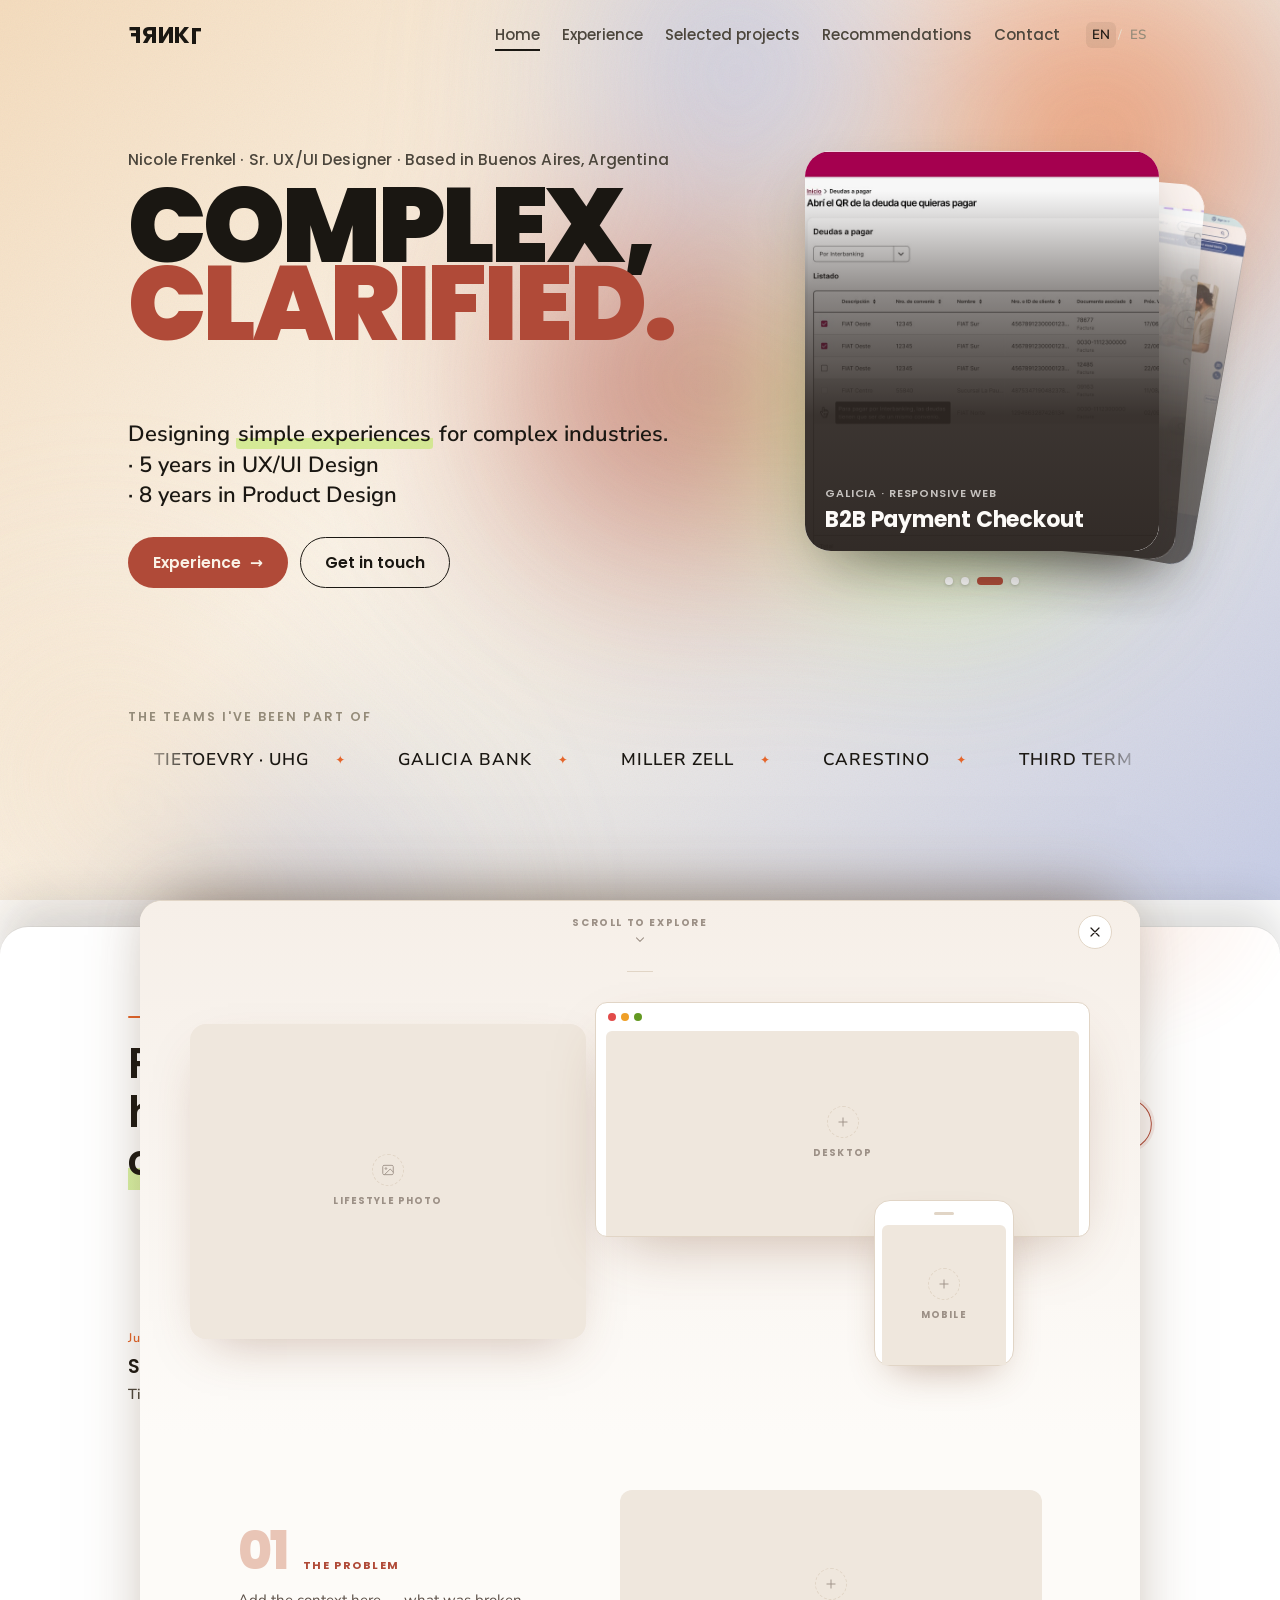
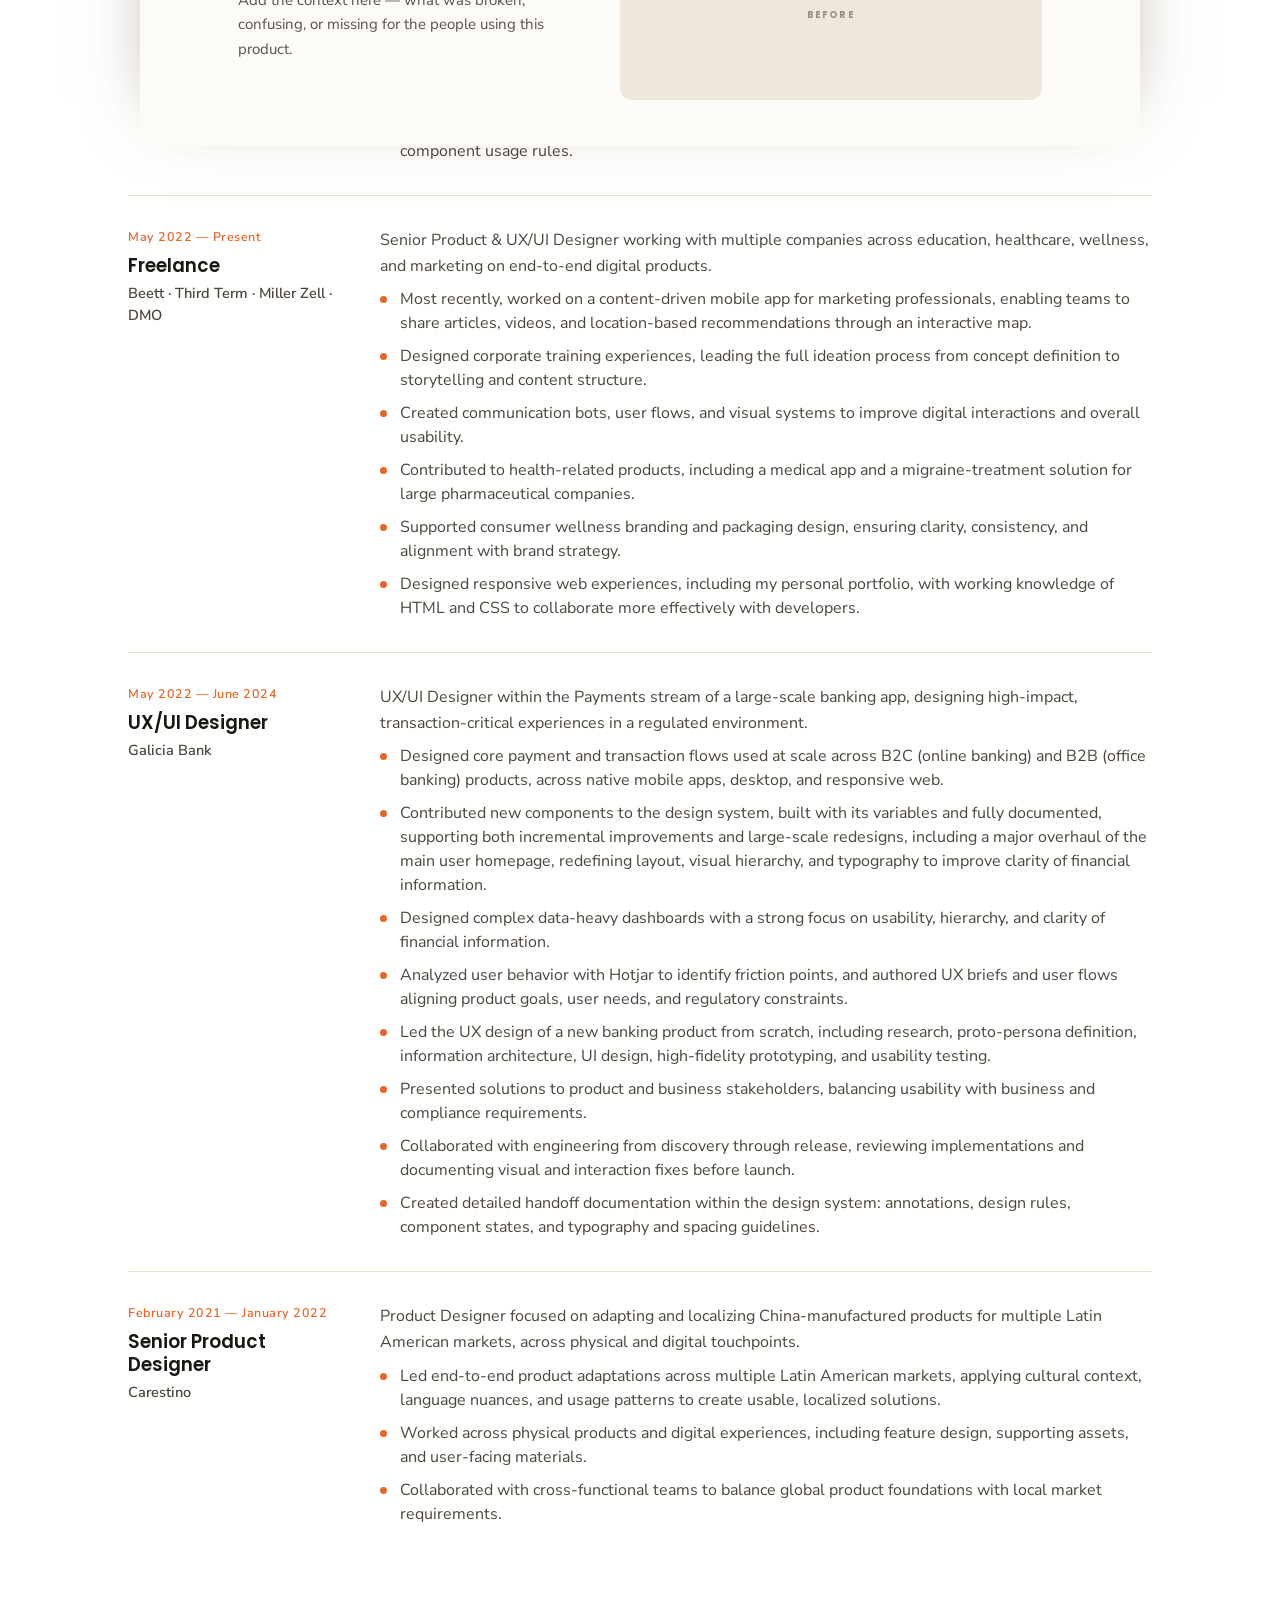
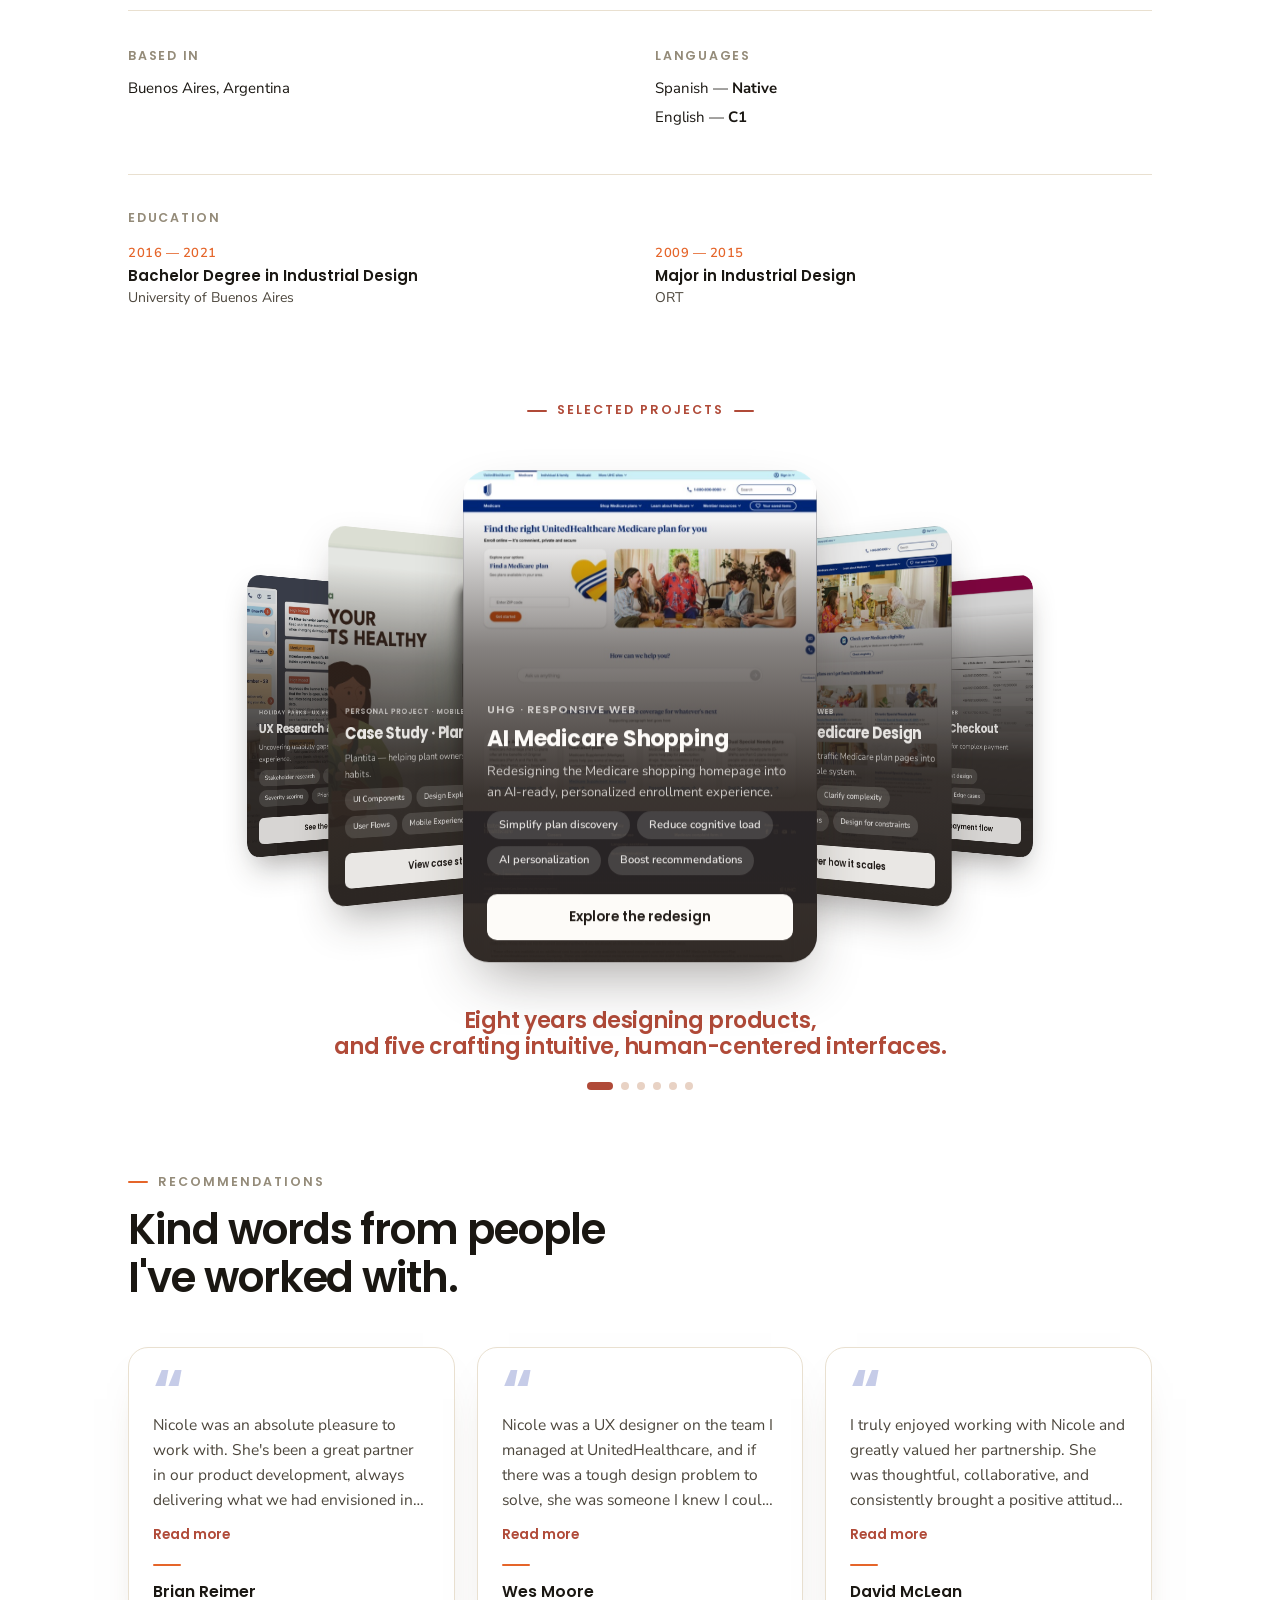
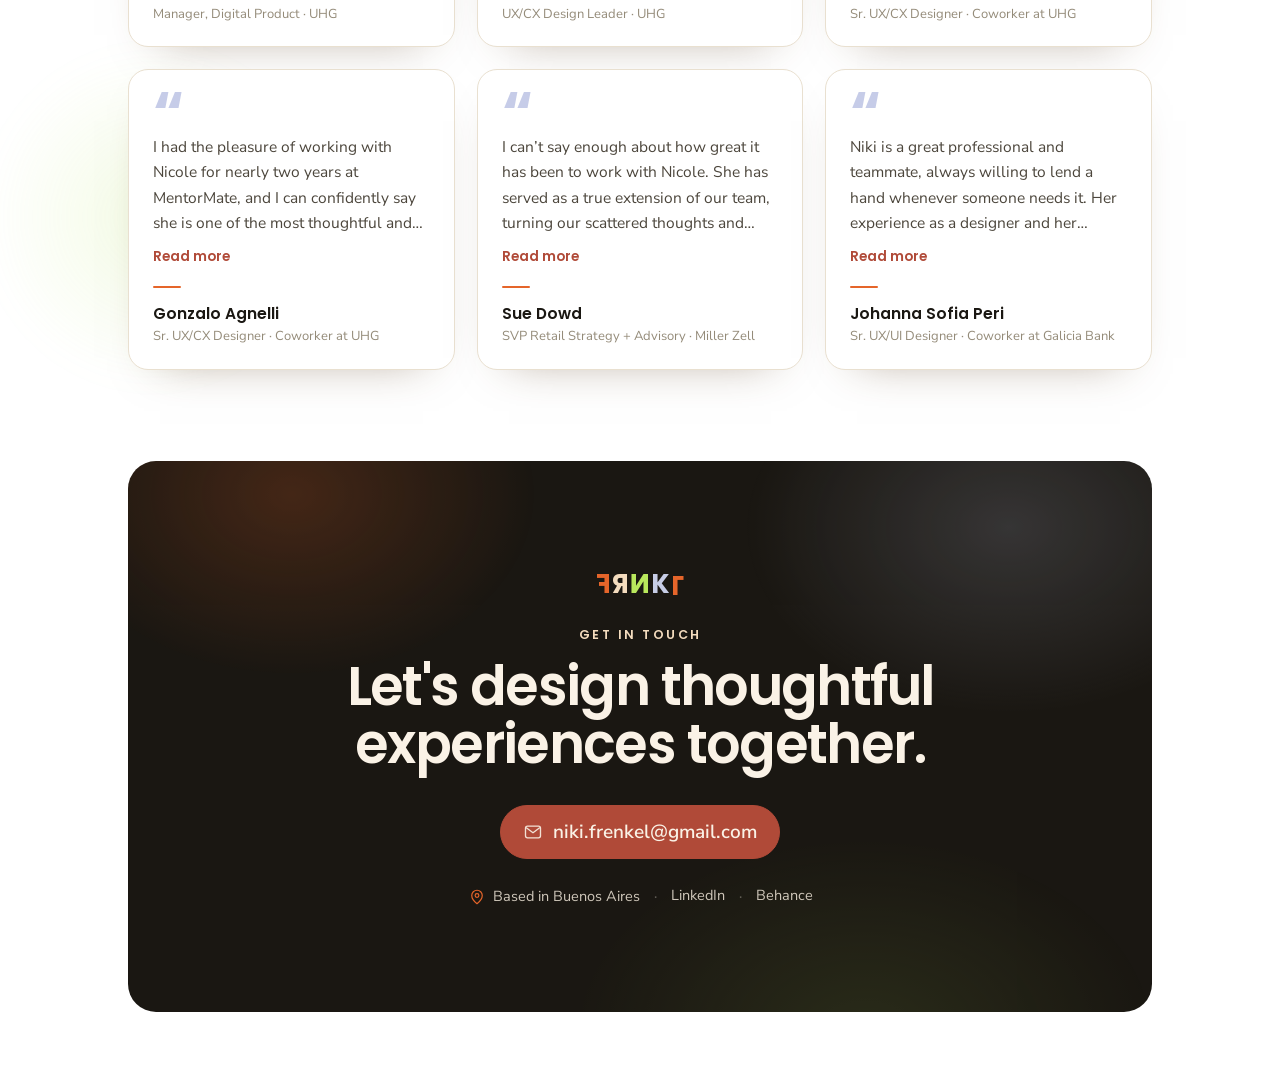
==== commit d8a641b0: "Unificar los títulos de los proyectos: títulos nuevos en las cards y en los H1 de cada case study, c" ====
--- a/index.html
+++ b/index.html
@@ -401,7 +401,7 @@
             <div style="width:26px;height:1px;background:#d9c3b6;margin:14px auto 0;"></div>
           </div>
           <div style="text-align:center;max-width:640px;margin:0 auto 38px;">
-            <h1 class="disp" style="font-weight:700;font-size:clamp(26px,4.2vw,34px);line-height:1.1;margin:0 0 16px;color:var(--ink);" data-en="Redesigning the Medicare shopping experience" data-es="Rediseñando la experiencia de compra de Medicare">Redesigning the Medicare shopping experience</h1>
+            <h1 class="disp" style="font-weight:700;font-size:clamp(26px,4.2vw,34px);line-height:1.1;margin:0 0 16px;color:var(--ink);" data-en="Redesigning Medicare Shopping" data-es="Rediseñando la experiencia de Medicare">Redesigning Medicare Shopping</h1>
             <p style="font-size:17px;line-height:1.55;color:var(--dark);margin:0;" data-en="Turning a content-heavy marketing page into a <span class='brick' style='font-weight:600;'>guided shopping journey</span> — with AI-ready entry points, a simpler architecture, and a scalable foundation for personalization." data-es="Convertir una página de marketing sobrecargada en un <span class='brick' style='font-weight:600;'>recorrido de compra guiado</span> — con puntos de entrada listos para IA, una arquitectura más simple y una base escalable para la personalización.">Turning a content-heavy marketing page into a <span class="brick" style="font-weight:600;">guided shopping journey</span> — with AI-ready entry points, a simpler architecture, and a scalable foundation for personalization.</p>
           </div>
           <div class="cmp" style="display:grid;grid-template-columns:1fr 1fr;gap:22px;align-items:start;max-width:860px;margin:0 auto;">
@@ -624,7 +624,7 @@
             <div style="width:26px;height:1px;background:#d9c3b6;margin:14px auto 0;"></div>
           </div>
           <div style="text-align:center;max-width:660px;margin:0 auto 38px;">
-            <h1 class="disp" style="font-weight:700;font-size:clamp(26px,4.2vw,34px);line-height:1.1;margin:0 0 16px;color:var(--ink);" data-en="Rebuilding the Medicare plan pages into one scalable system" data-es="Reconstruyendo las páginas de planes de Medicare en un único sistema escalable">Rebuilding the Medicare plan pages into one scalable system</h1>
+            <h1 class="disp" style="font-weight:700;font-size:clamp(26px,4.2vw,34px);line-height:1.1;margin:0 0 16px;color:var(--ink);" data-en="Scaling the Medicare Experience" data-es="Escalando la experiencia de Medicare">Scaling the Medicare Experience</h1>
             <p style="font-size:17px;line-height:1.55;color:var(--dark);margin:0;" data-en="Five high-traffic plan pages, a nine-year-old design, a legacy CMS and strict regulatory limits — redesigned into <span class='brick' style='font-weight:600;'>one consistent, scannable structure</span> a user could learn once and reuse everywhere." data-es="Cinco páginas de planes de alto tráfico, un diseño de nueve años, un CMS heredado y límites regulatorios estrictos — rediseñados en <span class='brick' style='font-weight:600;'>una estructura consistente y escaneable</span> que el usuario podía aprender una vez y reutilizar en todas.">Five high-traffic plan pages, a nine-year-old design, a legacy CMS and strict regulatory limits — redesigned into <span class="brick" style="font-weight:600;">one consistent, scannable structure</span> a user could learn once and reuse everywhere.</p>
           </div>
           <div class="cmp" style="display:grid;grid-template-columns:1fr 1fr;gap:22px;align-items:start;max-width:860px;margin:0 auto;">
@@ -960,7 +960,7 @@
             <div style="width:26px;height:1px;background:#d9c3b6;margin:14px auto 0;"></div>
           </div>
           <div style="text-align:center;max-width:640px;margin:0 auto 38px;">
-            <h1 class="disp" style="font-weight:700;font-size:clamp(26px,4.2vw,34px);line-height:1.1;margin:0;color:var(--ink);" data-en="Turning complex B2B payments into a seamless checkout" data-es="Transformar pagos B2B complejos en un checkout fluido">Turning complex B2B payments into a seamless checkout</h1>
+            <h1 class="disp" style="font-weight:700;font-size:clamp(26px,4.2vw,34px);line-height:1.1;margin:0;color:var(--ink);" data-en="Simplifying Complex B2B Payments" data-es="Simplificando pagos B2B complejos">Simplifying Complex B2B Payments</h1>
             <p style="margin:16px auto 0;font-size:17px;line-height:1.55;color:var(--dark);max-width:580px;" data-en="Bringing debt discovery, credit notes, Interbanking, and payment confirmation into a single guided experience." data-es="Reunir la búsqueda de deudas, las notas de crédito, Interbanking y la confirmación del pago en una única experiencia guiada.">Bringing debt discovery, credit notes, Interbanking, and payment confirmation into a single guided experience.</p>
           </div>
           <div style="max-width:860px;margin:0 auto;">
@@ -1276,7 +1276,7 @@
             <div style="width:26px;height:1px;background:#d9c3b6;margin:14px auto 0;"></div>
           </div>
           <div style="text-align:center;max-width:660px;margin:0 auto 32px;">
-            <h1 class="disp" style="font-weight:700;font-size:clamp(26px,4.2vw,34px);line-height:1.1;margin:0;color:var(--ink);" data-en="Building scalable design systems" data-es="Construyendo design systems escalables">Building scalable design systems</h1>
+            <h1 class="disp" style="font-weight:700;font-size:clamp(26px,4.2vw,34px);line-height:1.1;margin:0;color:var(--ink);" data-en="Building Scalable Design Systems" data-es="Construyendo sistemas de diseño escalables">Building Scalable Design Systems</h1>
             <p style="margin:16px auto 0;font-size:17px;line-height:1.55;color:var(--dark);max-width:600px;" data-en="I led the design of a multi-brand design system from scratch, and designed a new component for UHC's established enterprise design system. Two sides of the same craft: defining the foundations, and extending them." data-es="Lideré el diseño de un design system multimarca desde cero y diseñé un componente nuevo para el design system enterprise de UHC. Dos caras del mismo oficio: definir las bases y extenderlas.">I led the design of a multi-brand design system from scratch, and designed a new component for UHC's established enterprise design system. Two sides of the same craft: defining the foundations, and extending them.</p>
           </div>
           <!-- Quick facts -->
@@ -1566,6 +1566,260 @@
       </div><!-- /#csDesignSystem -->
 
       <!-- ============================================================
+           CASE STUDY: UX Research & Usability Audit (parques vacacionales)
+           Cliente ANÓNIMO: "a UK holiday park company" / "una empresa de
+           parques vacacionales". NO nombrar a la empresa. Las láminas de
+           assets/case-studies/UX research/ se recortaron y se les tapó el
+           logo, nombres de parques, teléfonos y direcciones →
+           assets/case-studies/ux-research/.
+           Se elige vía content.js (caseStudyEl:"csUxResearch").
+           ============================================================ -->
+      <div class="cs-custom" id="csUxResearch" hidden>
+
+        <!-- COVER / HERO -->
+        <div style="padding:56px clamp(20px,5vw,48px) 44px;border-image:linear-gradient(180deg,#f6efe8 0%,var(--cream) 100%) fill 0/0/0 100vw;">
+          <div style="text-align:center;margin-bottom:22px;">
+            <p class="klabel brick" style="margin:0;letter-spacing:3px;" data-en="Holiday parks · UX Research &amp; Usability Audit" data-es="Parques vacacionales · UX Research y auditoría de usabilidad">Holiday parks · UX Research &amp; Usability Audit</p>
+            <div style="width:26px;height:1px;background:#d9c3b6;margin:14px auto 0;"></div>
+          </div>
+          <div style="text-align:center;max-width:680px;margin:0 auto 32px;">
+            <h1 class="disp" style="font-weight:700;font-size:clamp(26px,4.2vw,34px);line-height:1.1;margin:0;color:var(--ink);" data-en="Uncovering Usability Gaps" data-es="Descubriendo problemas de usabilidad">Uncovering Usability Gaps</h1>
+            <p style="margin:16px auto 0;font-size:17px;line-height:1.55;color:var(--dark);max-width:600px;" data-en="Combining stakeholder research and a heuristic evaluation to surface pain points and turn them into a prioritized roadmap." data-es="Research con stakeholders y una evaluación heurística para encontrar los puntos de dolor y convertirlos en una hoja de ruta priorizada.">Combining stakeholder research and a heuristic evaluation to surface pain points and turn them into a prioritized roadmap.</p>
+          </div>
+          <!-- Quick facts -->
+          <div class="ux-facts">
+            <div><p class="klabel brick" style="margin:0 0 6px;font-size:10px;" data-en="Role" data-es="Rol">Role</p><p data-en="Lead designer" data-es="Lead designer">Lead designer</p></div>
+            <div><p class="klabel brick" style="margin:0 0 6px;font-size:10px;" data-en="Methods" data-es="Métodos">Methods</p><p data-en="Stakeholder research, heuristic evaluation" data-es="Research con stakeholders, evaluación heurística">Stakeholder research, heuristic evaluation</p></div>
+            <div><p class="klabel brick" style="margin:0 0 6px;font-size:10px;" data-en="Scope" data-es="Alcance">Scope</p><p data-en="Booking flow + owner and guest portal" data-es="Flujo de reserva + portal de propietarios y huéspedes">Booking flow + owner and guest portal</p></div>
+            <div><p class="klabel brick" style="margin:0 0 6px;font-size:10px;" data-en="Framework" data-es="Framework">Framework</p><p data-en="Nielsen's 10 heuristics + severity scale" data-es="10 heurísticas de Nielsen + escala de severidad">Nielsen's 10 heuristics + severity scale</p></div>
+          </div>
+          <div style="max-width:960px;margin:0 auto;">
+            <div class="browser"><img src="assets/case-studies/ux-research/property-listing.jpg" alt="Annotated accommodation listing screen on mobile, with numbered issues and impact-rated recommendations next to it" width="2400" height="1442" loading="lazy" decoding="async" style="width:100%;height:auto;"></div>
+            <p class="cap" data-en="Every screen annotated: numbered issues, impact score and a concrete recommendation" data-es="Cada pantalla anotada: problemas numerados, puntaje de impacto y una recomendación concreta">Every screen annotated: numbered issues, impact score and a concrete recommendation</p>
+          </div>
+        </div>
+
+        <div style="padding:36px clamp(20px,5vw,40px) 0;display:flex;flex-direction:column;gap:64px;">
+
+          <!-- 01 · CONTEXT -->
+          <div>
+            <div style="max-width:640px;">
+              <div style="display:flex;align-items:baseline;gap:14px;margin-bottom:14px;"><span class="bignum">01</span><span class="klabel brick" data-en="The context" data-es="El contexto">The context</span></div>
+              <p style="margin:0 0 12px;font-size:15px;line-height:1.65;color:var(--sec);" data-en="A UK holiday park company had two digital experiences that had evolved separately: a public booking flow, where guests search and book their stays, and a portal where owners and guests manage holidays, payments and park information." data-es="Una empresa de parques vacacionales en Reino Unido tenía dos experiencias digitales que habían evolucionado por separado: el flujo de reserva público, donde los huéspedes buscan y reservan su estadía, y un portal donde propietarios y huéspedes gestionan sus vacaciones, sus pagos y la información del parque.">A UK holiday park company had two digital experiences that had evolved separately: a public booking flow, where guests search and book their stays, and a portal where owners and guests manage holidays, payments and park information.</p>
+              <p style="margin:0;font-size:15px;line-height:1.65;color:var(--sec);" data-en="The goal was to modernize both and bring them closer to what people already expect from platforms like Booking.com or Airbnb. Before jumping into solutions, I needed to understand <span class='brick' style='font-weight:600;'>where the experience was failing, and why</span>." data-es="El objetivo era modernizar ambas y acercarlas a lo que la gente ya espera de plataformas como Booking.com o Airbnb. Antes de saltar a soluciones, necesitaba entender <span class='brick' style='font-weight:600;'>dónde fallaba la experiencia, y por qué</span>.">The goal was to modernize both and bring them closer to what people already expect from platforms like Booking.com or Airbnb. Before jumping into solutions, I needed to understand <span class="brick" style="font-weight:600;">where the experience was failing, and why</span>.</p>
+            </div>
+          </div>
+
+          <!-- 02 · CHALLENGE -->
+          <div>
+            <div style="max-width:640px;margin-bottom:26px;">
+              <div style="display:flex;align-items:baseline;gap:14px;margin-bottom:14px;"><span class="bignum">02</span><span class="klabel brick" data-en="The challenge" data-es="El desafío">The challenge</span></div>
+              <p style="margin:0 0 12px;font-size:15px;line-height:1.65;color:var(--sec);" data-en="There was no analytics in place, so there was no data showing where users struggled or dropped off." data-es="No había analytics, así que no existían datos que mostraran dónde se trababan o abandonaban los usuarios.">There was no analytics in place, so there was no data showing where users struggled or dropped off.</p>
+              <p style="margin:0;font-size:15px;line-height:1.65;color:var(--sec);" data-en="The user base also skews older. These users tend to adapt to confusing interfaces, or blame themselves, instead of reporting problems. So I had to investigate the experience from more than one angle." data-es="Además, la base de usuarios es mayor que el promedio. Estos usuarios suelen adaptarse a interfaces confusas, o culparse a sí mismos, en lugar de reportar el problema. Por eso tuve que investigar la experiencia desde más de un ángulo.">The user base also skews older. These users tend to adapt to confusing interfaces, or blame themselves, instead of reporting problems. So I had to investigate the experience from more than one angle.</p>
+            </div>
+            <div style="background:var(--dark);border-radius:16px;padding:30px 34px;display:flex;gap:20px;align-items:flex-start;">
+              <div style="flex-shrink:0;width:34px;height:34px;border-radius:50%;background:rgba(240,153,123,0.18);display:flex;align-items:center;justify-content:center;color:var(--coral);font-weight:800;font-family:'Archivo';">!</div>
+              <p style="margin:0;font-size:17px;line-height:1.5;color:#f0e7df;" data-en="<span style='color:#fff;font-weight:600;'>The friction was real, but invisible.</span> No data to point at it, and users who wouldn't complain about it." data-es="<span style='color:#fff;font-weight:600;'>La fricción era real, pero invisible.</span> No había datos que la mostraran, y los usuarios no se iban a quejar de ella."><span style="color:#fff;font-weight:600;">The friction was real, but invisible.</span> No data to point at it, and users who wouldn't complain about it.</p>
+            </div>
+          </div>
+
+          <!-- 03 · APPROACH -->
+          <div>
+            <div style="max-width:640px;margin-bottom:26px;">
+              <div style="display:flex;align-items:baseline;gap:14px;margin-bottom:14px;"><span class="bignum">03</span><span class="klabel brick" data-en="The approach: two complementary lenses" data-es="El enfoque: dos miradas complementarias">The approach: two complementary lenses</span></div>
+              <p style="margin:0;font-size:15px;line-height:1.65;color:var(--sec);" data-en="As lead designer, I planned and ran the research and the evaluation, synthesized the findings, and <span class='brick' style='font-weight:600;'>validated every recommendation with the client's stakeholders</span>." data-es="Como lead designer, planifiqué y llevé adelante el research y la evaluación, sinteticé los hallazgos y <span class='brick' style='font-weight:600;'>validé cada recomendación con los stakeholders del cliente</span>.">As lead designer, I planned and ran the research and the evaluation, synthesized the findings, and <span class="brick" style="font-weight:600;">validated every recommendation with the client's stakeholders</span>.</p>
+            </div>
+            <div class="ux-two" style="margin-bottom:34px;">
+              <div class="stream">
+                <p class="n">01</p>
+                <p class="t" data-en="Stakeholder research" data-es="Research con stakeholders">Stakeholder research</p>
+                <p class="d" data-en="I worked with internal stakeholders, the people closest to owners, guests and park General Managers, to understand which tasks matter most, where people get stuck, and what they expect from the portal. This surfaced interface issues, but also operational dependencies and unmet needs." data-es="Trabajé con stakeholders internos, las personas más cercanas a propietarios, huéspedes y General Managers de los parques, para entender qué tareas son las más importantes, dónde se traba la gente y qué espera del portal. Así aparecieron problemas de interfaz, pero también dependencias operativas y necesidades sin resolver.">I worked with internal stakeholders, the people closest to owners, guests and park General Managers, to understand which tasks matter most, where people get stuck, and what they expect from the portal. This surfaced interface issues, but also operational dependencies and unmet needs.</p>
+              </div>
+              <div class="stream">
+                <p class="n">02</p>
+                <p class="t" data-en="Heuristic evaluation" data-es="Evaluación heurística">Heuristic evaluation</p>
+                <p class="d" data-en="I reviewed the booking flow screen by screen against Nielsen's 10 usability heuristics. Each issue was documented, mapped to a heuristic, paired with a recommendation, and given a severity score." data-es="Revisé el flujo de reserva pantalla por pantalla con las 10 heurísticas de usabilidad de Nielsen. Cada problema quedó documentado, asociado a una heurística, acompañado de una recomendación y con un puntaje de severidad.">I reviewed the booking flow screen by screen against Nielsen's 10 usability heuristics. Each issue was documented, mapped to a heuristic, paired with a recommendation, and given a severity score.</p>
+              </div>
+            </div>
+            <p class="klabel" style="margin:0 0 14px;color:var(--muted);" data-en="Severity scale" data-es="Escala de severidad">Severity scale</p>
+            <div class="ux-three">
+              <div class="stream"><span class="sev low" style="margin-bottom:12px;" data-en="1 · Low" data-es="1 · Bajo">1 · Low</span><p class="d" data-en="Minor friction or cosmetic issues, to fix when resources allow." data-es="Fricción menor o problema estético, a resolver cuando haya recursos.">Minor friction or cosmetic issues, to fix when resources allow.</p></div>
+              <div class="stream"><span class="sev med" style="margin-bottom:12px;" data-en="2 · Medium" data-es="2 · Medio">2 · Medium</span><p class="d" data-en="Causes confusion or extra effort, but users can still complete the task." data-es="Genera confusión o esfuerzo extra, pero el usuario puede completar la tarea.">Causes confusion or extra effort, but users can still complete the task.</p></div>
+              <div class="stream"><span class="sev high" style="margin-bottom:12px;" data-en="3 · High" data-es="3 · Alto">3 · High</span><p class="d" data-en="Blocks task completion or affects core goals. Needs immediate attention." data-es="Impide completar la tarea o afecta objetivos centrales. Requiere atención inmediata.">Blocks task completion or affects core goals. Needs immediate attention.</p></div>
+            </div>
+          </div>
+
+          <!-- 04 · WHAT THE RESEARCH REVEALED -->
+          <div>
+            <div style="max-width:640px;margin-bottom:26px;">
+              <div style="display:flex;align-items:baseline;gap:14px;margin-bottom:14px;"><span class="bignum">04</span><span class="klabel brick" data-en="What the research revealed" data-es="Qué reveló el research">What the research revealed</span></div>
+              <p style="margin:0;font-size:15px;line-height:1.65;color:var(--sec);" data-en="Synthesizing the stakeholder input, the portal's problems grouped into three systemic themes." data-es="Al sintetizar lo que surgió con los stakeholders, los problemas del portal se agruparon en tres temas sistémicos.">Synthesizing the stakeholder input, the portal's problems grouped into three systemic themes.</p>
+            </div>
+            <div class="ux-three" style="margin-bottom:22px;">
+              <div class="stream">
+                <p class="n">01</p>
+                <p class="t" data-en="Fragmented access" data-es="Acceso fragmentado">Fragmented access</p>
+                <p class="d" data-en="Multiple logins, unreliable password resets, no two-factor authentication and no support for shared ownership. The account structure didn't reflect how people actually manage their holidays and properties." data-es="Múltiples logins, reseteos de contraseña que no siempre funcionan, sin autenticación en dos pasos y sin soporte para la propiedad compartida. La estructura de cuentas no reflejaba cómo la gente realmente gestiona sus vacaciones y propiedades.">Multiple logins, unreliable password resets, no two-factor authentication and no support for shared ownership. The account structure didn't reflect how people actually manage their holidays and properties.</p>
+              </div>
+              <div class="stream">
+                <p class="n">02</p>
+                <p class="t" data-en="Information overload, especially on mobile" data-es="Sobrecarga de información, sobre todo en mobile">Information overload, especially on mobile</p>
+                <p class="d" data-en="No clear hierarchy, and key content buried. Stakeholders reported that most users didn't scroll past the first two screens, so important information was effectively invisible." data-es="No había una jerarquía clara y el contenido clave quedaba enterrado. Según los stakeholders, la mayoría de los usuarios no scrolleaba más allá de las dos primeras pantallas, así que información importante quedaba prácticamente invisible.">No clear hierarchy, and key content buried. Stakeholders reported that most users didn't scroll past the first two screens, so important information was effectively invisible.</p>
+              </div>
+              <div class="stream">
+                <p class="n">03</p>
+                <p class="t" data-en="Everything is manual" data-es="Todo es manual">Everything is manual</p>
+                <p class="d" data-en="Payments, paperwork and park updates relied on callbacks, paper forms and developers. Owners had no clear view of their balances, and General Managers couldn't update their own park content." data-es="Pagos, papeles y novedades del parque dependían de llamadas, formularios en papel y desarrolladores. Los propietarios no tenían una vista clara de su saldo y los General Managers no podían actualizar el contenido de su propio parque.">Payments, paperwork and park updates relied on callbacks, paper forms and developers. Owners had no clear view of their balances, and General Managers couldn't update their own park content.</p>
+              </div>
+            </div>
+            <p style="margin:0;max-width:640px;font-size:15px;line-height:1.65;color:var(--sec);" data-en="These weren't isolated UI bugs. They pointed to <span class='brick' style='font-weight:600;'>gaps in information architecture, self-service and user roles</span>." data-es="No eran errores aislados de UI. Mostraban <span class='brick' style='font-weight:600;'>huecos en la arquitectura de información, en el autoservicio y en los roles de usuario</span>.">These weren't isolated UI bugs. They pointed to <span class="brick" style="font-weight:600;">gaps in information architecture, self-service and user roles</span>.</p>
+          </div>
+
+          <!-- 05 · AUDITING THE BOOKING JOURNEY -->
+          <div>
+            <div style="max-width:640px;margin-bottom:26px;">
+              <div style="display:flex;align-items:baseline;gap:14px;margin-bottom:14px;"><span class="bignum">05</span><span class="klabel brick" data-en="A closer look: auditing the booking journey" data-es="En detalle: auditar el flujo de reserva">A closer look: auditing the booking journey</span></div>
+              <p style="margin:0;font-size:15px;line-height:1.65;color:var(--sec);" data-en="I mapped the issues across the four stages of the guest journey. Here are the most relevant findings from each one." data-es="Organicé los problemas en las cuatro etapas del recorrido del huésped. Estos son los hallazgos más relevantes de cada una.">I mapped the issues across the four stages of the guest journey. Here are the most relevant findings from each one.</p>
+            </div>
+            <div class="ux-steps" style="margin-bottom:44px;">
+              <span><b>01</b> <span data-en="Search" data-es="Buscar">Search</span></span><i aria-hidden="true">&rarr;</i>
+              <span><b>02</b> <span data-en="Choose a park" data-es="Elegir parque">Choose a park</span></span><i aria-hidden="true">&rarr;</i>
+              <span><b>03</b> <span data-en="Choose accommodation" data-es="Elegir alojamiento">Choose accommodation</span></span><i aria-hidden="true">&rarr;</i>
+              <span><b>04</b> <span data-en="Checkout" data-es="Checkout">Checkout</span></span>
+            </div>
+
+            <!-- 1 · Search -->
+            <div style="margin-bottom:56px;">
+              <span class="tag" style="background:#B04A38;color:#fff;margin-bottom:14px;" data-en="01 · Search" data-es="01 · Buscar">01 · Search</span>
+              <div class="ux-findings" style="margin-bottom:22px;">
+                <div><p class="i" data-en="<b>Missing feedback:</b> applied filters aren't visible, so users have to remember their selections." data-es="<b>Falta de feedback:</b> los filtros aplicados no se ven, así que el usuario tiene que recordar qué eligió."><b>Missing feedback:</b> applied filters aren't visible, so users have to remember their selections.</p><p class="r" data-en="A persistent search summary or filter chips." data-es="Un resumen de búsqueda persistente o chips de filtros.">A persistent search summary or filter chips.</p><span class="sev high" data-en="High" data-es="Alto">High</span></div>
+                <div><p class="i" data-en="<b>Unclear validation:</b> the search button is disabled with no explanation." data-es="<b>Validación poco clara:</b> el botón de búsqueda queda deshabilitado sin explicar por qué."><b>Unclear validation:</b> the search button is disabled with no explanation.</p><p class="r" data-en="Inline guidance like 'Please choose your dates to continue.'" data-es="Mensajes inline como 'Elegí tus fechas para continuar'.">Inline guidance like 'Please choose your dates to continue.'</p><span class="sev high" data-en="High" data-es="Alto">High</span></div>
+                <div><p class="i" data-en="<b>Hidden constraints:</b> the date picker doesn't show availability rules." data-es="<b>Reglas ocultas:</b> el calendario no muestra las reglas de disponibilidad."><b>Hidden constraints:</b> the date picker doesn't show availability rules.</p><p class="r" data-en="Surface them directly in the calendar." data-es="Mostrarlas directamente en el calendario.">Surface them directly in the calendar.</p><span class="sev high" data-en="High" data-es="Alto">High</span></div>
+              </div>
+              <div class="browser" style="margin-bottom:10px;"><img src="assets/case-studies/ux-research/search-filters.jpg" alt="Annotated search filters on mobile: holiday type selector and date picker, with impact-rated recommendations" width="2000" height="1373" loading="lazy" decoding="async" style="width:100%;height:auto;"></div>
+              <p class="cap" style="margin-bottom:22px;" data-en="Holiday type and dates: selected states, terminology and date rules" data-es="Tipo de vacaciones y fechas: estados seleccionados, terminología y reglas de fechas">Holiday type and dates: selected states, terminology and date rules</p>
+              <div class="browser" style="margin-bottom:10px;"><img src="assets/case-studies/ux-research/search-location-guests.jpg" alt="Annotated search filters on mobile: location and number of guests, with impact-rated recommendations" width="2000" height="1035" loading="lazy" decoding="async" style="width:100%;height:auto;"></div>
+              <p class="cap" style="margin-bottom:22px;" data-en="Location and guests: grouping regions and matching how people think about their group" data-es="Ubicación y huéspedes: agrupar regiones y respetar cómo la gente piensa su grupo">Location and guests: grouping regions and matching how people think about their group</p>
+              <div class="ux-narrow">
+                <div class="browser"><img src="assets/case-studies/ux-research/filter-reference.jpg" alt="Reference pattern: a search summary with destination, dates and guests, a filter button with a count badge, and removable filter chips" width="1600" height="740" loading="lazy" decoding="async" style="width:100%;height:auto;"></div>
+                <p class="cap" data-en="Reference: a familiar pattern for search summaries and applied filters" data-es="Referencia: un patrón conocido de resumen de búsqueda y filtros aplicados">Reference: a familiar pattern for search summaries and applied filters</p>
+              </div>
+            </div>
+
+            <!-- 2 · Choose a park -->
+            <div style="margin-bottom:56px;">
+              <span class="tag" style="background:#B04A38;color:#fff;margin-bottom:14px;" data-en="02 · Choose a park" data-es="02 · Elegir parque">02 · Choose a park</span>
+              <div class="ux-findings" style="margin-bottom:22px;">
+                <div><p class="i" data-en="<b>Ambiguous pricing:</b> per night, per person, or per stay?" data-es="<b>Precio ambiguo:</b> ¿por noche, por persona o por estadía?"><b>Ambiguous pricing:</b> per night, per person, or per stay?</p><p class="r" data-en="An explicit price basis label." data-es="Una etiqueta que aclare la base del precio.">An explicit price basis label.</p><span class="sev med" data-en="Medium" data-es="Medio">Medium</span></div>
+                <div><p class="i" data-en="<b>Inconsistent views:</b> map and list behave like two different products." data-es="<b>Vistas inconsistentes:</b> el mapa y la lista se comportan como dos productos distintos."><b>Inconsistent views:</b> map and list behave like two different products.</p><p class="r" data-en="One shared pattern with a predictable toggle." data-es="Un patrón compartido, con un toggle predecible.">One shared pattern with a predictable toggle.</p><span class="sev high" data-en="High" data-es="Alto">High</span></div>
+                <div><p class="i" data-en="<b>Not enough to compare:</b> park cards lack key details." data-es="<b>Poca información para comparar:</b> a las cards de parque les faltan datos clave."><b>Not enough to compare:</b> park cards lack key details.</p><p class="r" data-en="Region, amenities, suitability and reviews at card level." data-es="Región, amenities, para quién es y reseñas en la misma card.">Region, amenities, suitability and reviews at card level.</p><span class="sev high" data-en="High" data-es="Alto">High</span></div>
+              </div>
+              <div class="browser" style="margin-bottom:10px;"><img src="assets/case-studies/ux-research/park-listing.jpg" alt="Annotated park listing on mobile in list and map views, with impact-rated recommendations" width="2400" height="1477" loading="lazy" decoding="async" style="width:100%;height:auto;"></div>
+              <p class="cap" data-en="Park listing: list and map views, pricing and card hierarchy" data-es="Listado de parques: vista de lista y de mapa, precios y jerarquía de las cards">Park listing: list and map views, pricing and card hierarchy</p>
+            </div>
+
+            <!-- 3 · Choose accommodation -->
+            <div style="margin-bottom:56px;">
+              <span class="tag" style="background:#B04A38;color:#fff;margin-bottom:14px;" data-en="03 · Choose accommodation" data-es="03 · Elegir alojamiento">03 · Choose accommodation</span>
+              <div class="ux-findings" style="margin-bottom:22px;">
+                <div><p class="i" data-en="<b>Misleading message:</b> a 'Facilities closed' banner reads as if the whole park is closed." data-es="<b>Mensaje engañoso:</b> el banner 'Facilities closed' se lee como si todo el parque estuviera cerrado."><b>Misleading message:</b> a 'Facilities closed' banner reads as if the whole park is closed.</p><p class="r" data-en="Rewrite it to make clear the stay is available." data-es="Reescribirlo para que quede claro que la estadía está disponible.">Rewrite it to make clear the stay is available.</p><span class="sev high" data-en="High" data-es="Alto">High</span></div>
+                <div><p class="i" data-en="<b>Internal jargon:</b> grades like Gold or Platinum mean nothing to guests." data-es="<b>Jerga interna:</b> grados como Gold o Platinum no le dicen nada al huésped."><b>Internal jargon:</b> grades like Gold or Platinum mean nothing to guests.</p><p class="r" data-en="Short, user-friendly descriptors." data-es="Descripciones cortas y claras.">Short, user-friendly descriptors.</p><span class="sev low" data-en="Low" data-es="Bajo">Low</span></div>
+                <div><p class="i" data-en="<b>Lost context:</b> changing dates or guests throws users out of the listing." data-es="<b>Pérdida de contexto:</b> al cambiar fechas o huéspedes, el usuario sale del listado."><b>Lost context:</b> changing dates or guests throws users out of the listing.</p><p class="r" data-en="Keep them in place." data-es="Mantenerlo donde estaba.">Keep them in place.</p><span class="sev high" data-en="High" data-es="Alto">High</span></div>
+              </div>
+              <p style="margin:0 0 14px;max-width:640px;font-size:15px;line-height:1.65;color:var(--sec);" data-en="A small copy change with a big impact. The same information, <span class='brick' style='font-weight:600;'>told from the guest's point of view</span>:" data-es="Un cambio chico de copy con mucho impacto. La misma información, <span class='brick' style='font-weight:600;'>contada desde el punto de vista del huésped</span>:">A small copy change with a big impact. The same information, <span class="brick" style="font-weight:600;">told from the guest's point of view</span>:</p>
+              <div class="ux-ba">
+                <div>
+                  <p class="klabel" style="margin:0 0 8px;font-size:10px;color:var(--muted);" data-en="Before" data-es="Antes">Before</p>
+                  <div class="box before"><p class="h" data-en="Facilities closed 3 November – 28 February" data-es="Facilities closed 3 November – 28 February">Facilities closed 3 November – 28 February</p><p class="b" data-en="This holiday is based on an accommodation-only booking with no facilities available during your stay." data-es="This holiday is based on an accommodation-only booking with no facilities available during your stay.">This holiday is based on an accommodation-only booking with no facilities available during your stay.</p></div>
+                </div>
+                <div>
+                  <p class="klabel" style="margin:0 0 8px;font-size:10px;color:var(--brick);" data-en="Proposed" data-es="Propuesta">Proposed</p>
+                  <div class="box after"><p class="h" data-en="Accommodation-only stay" data-es="Accommodation-only stay">Accommodation-only stay</p><p class="b" data-en="From 3 November to 28 February, all on-park facilities are closed. Your stay will be accommodation-only." data-es="From 3 November to 28 February, all on-park facilities are closed. Your stay will be accommodation-only.">From 3 November to 28 February, all on-park facilities are closed. Your stay will be accommodation-only.</p></div>
+                </div>
+              </div>
+            </div>
+
+            <!-- 4 · Checkout -->
+            <div>
+              <span class="tag" style="background:#B04A38;color:#fff;margin-bottom:14px;" data-en="04 · Checkout" data-es="04 · Checkout">04 · Checkout</span>
+              <div class="ux-findings" style="margin-bottom:22px;">
+                <div><p class="i" data-en="<b>Unclear actions:</b> a vague 'Edit' at a critical step makes users fear losing their progress." data-es="<b>Acciones poco claras:</b> un 'Edit' ambiguo en un paso crítico hace que el usuario tema perder lo cargado."><b>Unclear actions:</b> a vague 'Edit' at a critical step makes users fear losing their progress.</p><p class="r" data-en="Explicit options, plus a safe exit: 'Leave booking? This will clear all information you've entered.'" data-es="Opciones explícitas y una salida segura: '¿Salir de la reserva? Se va a borrar toda la información que cargaste.'">Explicit options, plus a safe exit: 'Leave booking? This will clear all information you've entered.'</p><span class="sev high" data-en="High" data-es="Alto">High</span></div>
+                <div><p class="i" data-en="<b>Broken input logic:</b> the guest count can exceed the original search." data-es="<b>Lógica de inputs rota:</b> se pueden cargar más huéspedes que los de la búsqueda original."><b>Broken input logic:</b> the guest count can exceed the original search.</p><p class="r" data-en="Align validation with the booking parameters." data-es="Alinear la validación con los datos de la reserva.">Align validation with the booking parameters.</p><span class="sev high" data-en="High" data-es="Alto">High</span></div>
+                <div><p class="i" data-en="<b>No reassurance:</b> no running total and no payment security cues." data-es="<b>Falta de confianza:</b> no hay total visible ni señales de pago seguro."><b>No reassurance:</b> no running total and no payment security cues.</p><p class="r" data-en="A sticky total with the CTA, plus trust indicators." data-es="Un total fijo junto al CTA y señales de seguridad.">A sticky total with the CTA, plus trust indicators.</p><span class="sev high" data-en="High" data-es="Alto">High</span></div>
+              </div>
+              <div class="browser" style="margin-bottom:10px;"><img src="assets/case-studies/ux-research/checkout-summary.jpg" alt="Annotated checkout on mobile: booking summary with the Edit link and facilities banner, and the holiday extras step, with impact-rated recommendations" width="2400" height="1079" loading="lazy" decoding="async" style="width:100%;height:auto;"></div>
+              <p class="cap" style="margin-bottom:22px;" data-en="Booking details and extras: the Edit link, guest inputs and the accordion of extras" data-es="Datos de la reserva y extras: el link de Edit, los inputs de huéspedes y el acordeón de extras">Booking details and extras: the Edit link, guest inputs and the accordion of extras</p>
+              <div class="ux-narrow">
+                <div class="browser"><img src="assets/case-studies/ux-research/checkout-payment.jpg" alt="Annotated payment step on mobile with recommendations about returning to booking details and payment reassurance" width="1400" height="1580" loading="lazy" decoding="async" style="width:100%;height:auto;"></div>
+                <p class="cap" data-en="Payment: letting users go back without losing progress, and building trust" data-es="Pago: poder volver sin perder lo cargado, y generar confianza">Payment: letting users go back without losing progress, and building trust</p>
+              </div>
+            </div>
+          </div>
+
+          <!-- 06 · ROADMAP -->
+          <div>
+            <div style="max-width:640px;margin-bottom:26px;">
+              <div style="display:flex;align-items:baseline;gap:14px;margin-bottom:14px;"><span class="bignum">06</span><span class="klabel brick" data-en="From findings to a prioritized roadmap" data-es="De hallazgos a una hoja de ruta priorizada">From findings to a prioritized roadmap</span></div>
+              <p style="margin:0 0 12px;font-size:15px;line-height:1.65;color:var(--sec);" data-en="An audit only creates value if it helps a team decide what to do next. The severity scores separated critical blockers from incremental improvements." data-es="Una auditoría solo suma valor si ayuda al equipo a decidir qué hacer después. Los puntajes de severidad separaron los bloqueos críticos de las mejoras incrementales.">An audit only creates value if it helps a team decide what to do next. The severity scores separated critical blockers from incremental improvements.</p>
+              <p style="margin:0;font-size:15px;line-height:1.65;color:var(--sec);" data-en="I reviewed the priorities with stakeholders, so the team left with <span class='brick' style='font-weight:600;'>a shared understanding of the problems and a clear order of work</span>." data-es="Revisé las prioridades con los stakeholders, así el equipo se fue con <span class='brick' style='font-weight:600;'>una visión compartida de los problemas y un orden claro de trabajo</span>.">I reviewed the priorities with stakeholders, so the team left with <span class="brick" style="font-weight:600;">a shared understanding of the problems and a clear order of work</span>.</p>
+            </div>
+            <div class="ux-three">
+              <div class="stream"><span class="sev high" style="margin-bottom:12px;" data-en="First · High" data-es="Primero · Alto">First · High</span><p class="t" data-en="Access, navigation and booking completion" data-es="Acceso, navegación y completar la reserva">Access, navigation and booking completion</p></div>
+              <div class="stream"><span class="sev med" style="margin-bottom:12px;" data-en="Next · Medium" data-es="Después · Medio">Next · Medium</span><p class="t" data-en="Clarity, consistency and efficiency" data-es="Claridad, consistencia y eficiencia">Clarity, consistency and efficiency</p></div>
+              <div class="stream"><span class="sev low" style="margin-bottom:12px;" data-en="Later · Low" data-es="Más adelante · Bajo">Later · Low</span><p class="t" data-en="Minor friction and visual refinements" data-es="Fricciones menores y ajustes visuales">Minor friction and visual refinements</p></div>
+            </div>
+          </div>
+
+          <!-- 07 · DIRECTION -->
+          <div>
+            <div style="max-width:640px;margin-bottom:26px;">
+              <div style="display:flex;align-items:baseline;gap:14px;margin-bottom:14px;"><span class="bignum">07</span><span class="klabel brick" data-en="The direction I proposed" data-es="La dirección que propuse">The direction I proposed</span></div>
+              <p style="margin:0;font-size:15px;line-height:1.65;color:var(--sec);" data-en="Three experience principles for the redesign:" data-es="Tres principios de experiencia para el rediseño:">Three experience principles for the redesign:</p>
+            </div>
+            <div class="ux-three" style="margin-bottom:30px;">
+              <div class="stream">
+                <p class="n">01</p>
+                <p class="t" data-en="Consistency" data-es="Consistencia">Consistency</p>
+                <p class="d" data-en="Fewer logins, one visual language, aligned with the new marketing site." data-es="Menos logins, un mismo lenguaje visual, alineado con el nuevo sitio de marketing.">Fewer logins, one visual language, aligned with the new marketing site.</p>
+              </div>
+              <div class="stream">
+                <p class="n">02</p>
+                <p class="t" data-en="Role-based experience" data-es="Experiencia según el rol">Role-based experience</p>
+                <p class="d" data-en="One unified portal for guests and owners, adapting only where needed, so the move from booker to owner feels seamless." data-es="Un único portal para huéspedes y propietarios, que se adapta solo donde hace falta, para que el paso de huésped a propietario se sienta natural.">One unified portal for guests and owners, adapting only where needed, so the move from booker to owner feels seamless.</p>
+              </div>
+              <div class="stream">
+                <p class="n">03</p>
+                <p class="t" data-en="The right info at the right time" data-es="La info justa en el momento justo">The right info at the right time</p>
+                <p class="d" data-en="Upcoming bookings, events or bills surfaced when they matter." data-es="Próximas reservas, eventos o pagos aparecen cuando importan.">Upcoming bookings, events or bills surfaced when they matter.</p>
+              </div>
+            </div>
+            <p class="klabel" style="margin:0 0 12px;color:var(--muted);" data-en="Feature opportunities" data-es="Oportunidades de features">Feature opportunities</p>
+            <div style="display:flex;flex-wrap:wrap;gap:8px;">
+              <span class="chip" data-en="Time-relevant updates" data-es="Novedades según el momento">Time-relevant updates</span><span class="chip" data-en="Owner user management" data-es="Gestión de usuarios para propietarios">Owner user management</span><span class="chip" data-en="Guest access management" data-es="Gestión de acceso para invitados">Guest access management</span>
+            </div>
+          </div>
+
+        </div>
+
+        <!-- DELIVERABLES -->
+        <div style="padding:52px clamp(20px,5vw,40px) 0;max-width:660px;margin:0 auto;text-align:center;">
+          <p class="klabel" style="margin:0 0 16px;color:var(--muted);" data-en="Deliverables" data-es="Entregables">Deliverables</p>
+          <div style="display:flex;flex-wrap:wrap;gap:8px;justify-content:center;">
+            <span class="chip" data-en="Research report" data-es="Informe de research">Research report</span><span class="chip" data-en="Heuristic evaluation" data-es="Evaluación heurística">Heuristic evaluation</span><span class="chip" data-en="Annotated screens" data-es="Pantallas anotadas">Annotated screens</span><span class="chip" data-en="Severity scoring" data-es="Puntajes de severidad">Severity scoring</span><span class="chip" data-en="Prioritized roadmap" data-es="Hoja de ruta priorizada">Prioritized roadmap</span><span class="chip" data-en="Experience principles" data-es="Principios de experiencia">Experience principles</span>
+          </div>
+        </div>
+
+        <!-- WHAT I LEARNED -->
+        <div style="margin:52px clamp(20px,5vw,40px) 44px;padding:44px clamp(28px,4vw,44px);background:var(--dark);border-radius:16px;">
+          <p class="klabel" style="margin:0 0 16px;color:var(--coral);letter-spacing:2px;" data-en="What I learned" data-es="Qué aprendí">What I learned</p>
+          <p class="disp" style="margin:0 0 18px;font-weight:600;font-size:clamp(20px,2.6vw,24px);line-height:1.35;color:#fff;max-width:680px;" data-en="Two lenses gave a fuller picture than either one alone: the stakeholders explained why things broke, and the heuristic review showed exactly where." data-es="Dos miradas dieron una imagen más completa que cada una por separado: los stakeholders explicaron por qué fallaban las cosas, y la evaluación heurística mostró exactamente dónde.">Two lenses gave a fuller picture than either one alone: the stakeholders explained why things broke, and the heuristic review showed exactly where.</p>
+          <p style="margin:0 0 12px;font-size:15px;line-height:1.65;color:#e9e3da;max-width:680px;" data-en="An audit is only as useful as its priorities. Scoring every issue turned a long list of problems into decisions the team could act on." data-es="Una auditoría vale tanto como sus prioridades. Puntuar cada problema convirtió una lista larga en decisiones sobre las que el equipo podía actuar.">An audit is only as useful as its priorities. Scoring every issue turned a long list of problems into decisions the team could act on.</p>
+          <p style="margin:0;font-size:15px;line-height:1.65;color:#e9e3da;max-width:680px;" data-en="And some of the highest-impact fixes were the smallest: a clear price label, a rewritten banner, a guest count that matches the search. Clarity often starts with the words, not with new features." data-es="Y algunas de las mejoras de mayor impacto eran las más chicas: una etiqueta de precio clara, un banner reescrito, un número de huéspedes que coincide con la búsqueda. La claridad muchas veces empieza por las palabras, no por features nuevas.">And some of the highest-impact fixes were the smallest: a clear price label, a rewritten banner, a guest count that matches the search. Clarity often starts with the words, not with new features.</p>
+        </div>
+
+      </div><!-- /#csUxResearch -->
+
+      <!-- ============================================================
            CASE STUDY: Plantita (proyecto personal / caso de estudio)
            Mismo esqueleto .cs-custom que los otros; identidad verde vía
            el override #csPlantita en styles.css. Usa los archivos de UI
@@ -1582,7 +1836,7 @@
             <div style="width:26px;height:1px;background:#c4d0ac;margin:14px auto 0;"></div>
           </div>
           <div style="text-align:center;">
-            <h1 class="disp" style="font-weight:700;font-size:clamp(36px,7vw,52px);line-height:1;margin:0;color:var(--ink);">Plantita</h1>
+            <h1 class="disp" style="font-weight:700;font-size:clamp(36px,7vw,52px);line-height:1;margin:0;color:var(--ink);" data-en="Simplifying Plant Care" data-es="Simplificando la experiencia del cuidado de plantas">Simplifying Plant Care</h1>
             <p class="disp brick" style="font-weight:700;font-size:clamp(15px,2.4vw,19px);margin:14px 0 0;" data-en="Helping plant owners build better care habits." data-es="Ayudando a los dueños de plantas a construir mejores hábitos de cuidado.">Helping plant owners build better care habits.</p>
           </div>
           <p style="max-width:580px;margin:20px auto 0;text-align:center;font-size:16px;line-height:1.6;color:var(--sec);" data-en="A mobile experience that simplifies plant care through identification, personalized guidance, reminders, and a supportive community." data-es="Una experiencia mobile que simplifica el cuidado de las plantas a través de la identificación, guía personalizada, recordatorios y una comunidad que acompaña.">A mobile experience that simplifies plant care through identification, personalized guidance, reminders, and a supportive community.</p>
--- a/styles.css
+++ b/styles.css
@@ -639,6 +639,51 @@
   #csDesignSystem .ds-chain{ flex-direction:column; }
 }
 
+/* ===================== UX RESEARCH (parques vacacionales, cliente anónimo) =====================
+   Mismo esqueleto .cs-custom. Etiquetas de impacto con los mismos colores
+   que las láminas (Low amarillo / Medium naranja / High rojo). */
+#csUxResearch .ux-facts{ display:grid; grid-template-columns:repeat(4,1fr); gap:12px; max-width:860px; margin:0 auto 38px; }
+#csUxResearch .ux-facts > div{ background:#fff; border:.5px solid var(--border); border-radius:12px; padding:14px 16px; }
+#csUxResearch .ux-facts p{ margin:0; font-size:13px; line-height:1.45; color:var(--ink); font-weight:600; }
+#csUxResearch .ux-two{ display:grid; grid-template-columns:1fr 1fr; gap:14px; }
+#csUxResearch .ux-three{ display:grid; grid-template-columns:repeat(3,1fr); gap:14px; }
+#csUxResearch .stream .n{ margin:0 0 8px; font-family:'Archivo',sans-serif; font-size:20px; font-weight:800; color:var(--coral-lt); }
+#csUxResearch .stream .t{ margin:0 0 6px; font-size:15px; font-weight:700; line-height:1.35; color:var(--ink); }
+#csUxResearch .stream .d{ margin:0; font-size:13.5px; line-height:1.55; color:var(--sec); }
+#csUxResearch .sev{ display:inline-flex; align-items:center; font-size:10px; letter-spacing:1.2px; font-weight:700; text-transform:uppercase; padding:4px 10px; border-radius:6px; white-space:nowrap; }
+#csUxResearch .sev.low{ background:#F6CB5A; color:#3d2a12; }
+#csUxResearch .sev.med{ background:#F29B38; color:#3d2a12; }
+#csUxResearch .sev.high{ background:#D24A35; color:#fff; }
+/* Recorrido Buscar → Parque → Alojamiento → Checkout */
+#csUxResearch .ux-steps{ display:flex; align-items:center; justify-content:center; gap:8px; flex-wrap:wrap; }
+#csUxResearch .ux-steps > span{ background:#fff; border:.5px solid var(--border); border-radius:100px; padding:9px 16px; font-weight:700; font-size:13px; color:var(--ink); }
+#csUxResearch .ux-steps > span b{ color:var(--brick); margin-right:4px; }
+#csUxResearch .ux-steps > i{ font-style:normal; color:#D8A98F; font-size:15px; }
+/* Hallazgo → recomendación */
+#csUxResearch .ux-findings{ background:#fff; border:.5px solid var(--border); border-radius:14px; overflow:hidden; }
+#csUxResearch .ux-findings > div{ display:grid; grid-template-columns:1fr 1fr 70px; gap:18px; padding:16px 20px; align-items:start; }
+#csUxResearch .ux-findings > div + div{ border-top:.5px solid var(--border); }
+#csUxResearch .ux-findings .i{ margin:0; font-size:14px; line-height:1.5; color:var(--ink); }
+#csUxResearch .ux-findings .i b{ font-weight:700; }
+#csUxResearch .ux-findings .r{ margin:0; font-size:14px; line-height:1.5; color:var(--sec); }
+#csUxResearch .ux-findings .r::before{ content:"→ "; color:var(--brick); font-weight:700; }
+#csUxResearch .ux-findings .sev{ justify-self:end; }
+/* Antes / después del banner */
+#csUxResearch .ux-ba{ display:grid; grid-template-columns:1fr 1fr; gap:14px; }
+#csUxResearch .ux-ba .box{ border-radius:12px; padding:18px 20px; }
+#csUxResearch .ux-ba .box p{ margin:0; }
+#csUxResearch .ux-ba .before{ background:#FBD9A0; }
+#csUxResearch .ux-ba .after{ background:#E3F1E1; }
+#csUxResearch .ux-ba .h{ font-size:15px; font-weight:700; line-height:1.35; color:#1d2b5c; margin-bottom:6px !important; }
+#csUxResearch .ux-ba .b{ font-size:13.5px; line-height:1.5; color:#33405f; }
+#csUxResearch .ux-narrow{ max-width:520px; margin:0 auto; }
+@media (max-width:760px){
+  #csUxResearch .ux-two,#csUxResearch .ux-three,#csUxResearch .ux-ba{ grid-template-columns:1fr; }
+  #csUxResearch .ux-facts{ grid-template-columns:1fr 1fr; }
+  #csUxResearch .ux-findings > div{ grid-template-columns:1fr; gap:8px; }
+  #csUxResearch .ux-findings .sev{ justify-self:start; grid-row:1; }
+}
+
 /* ===================== PLANTITA — identidad verde =====================
    Mismo esqueleto que los otros case studies (clases .cs-custom); sólo
    redefinimos las variables de color para que TODO (klabel.brick, chips,
